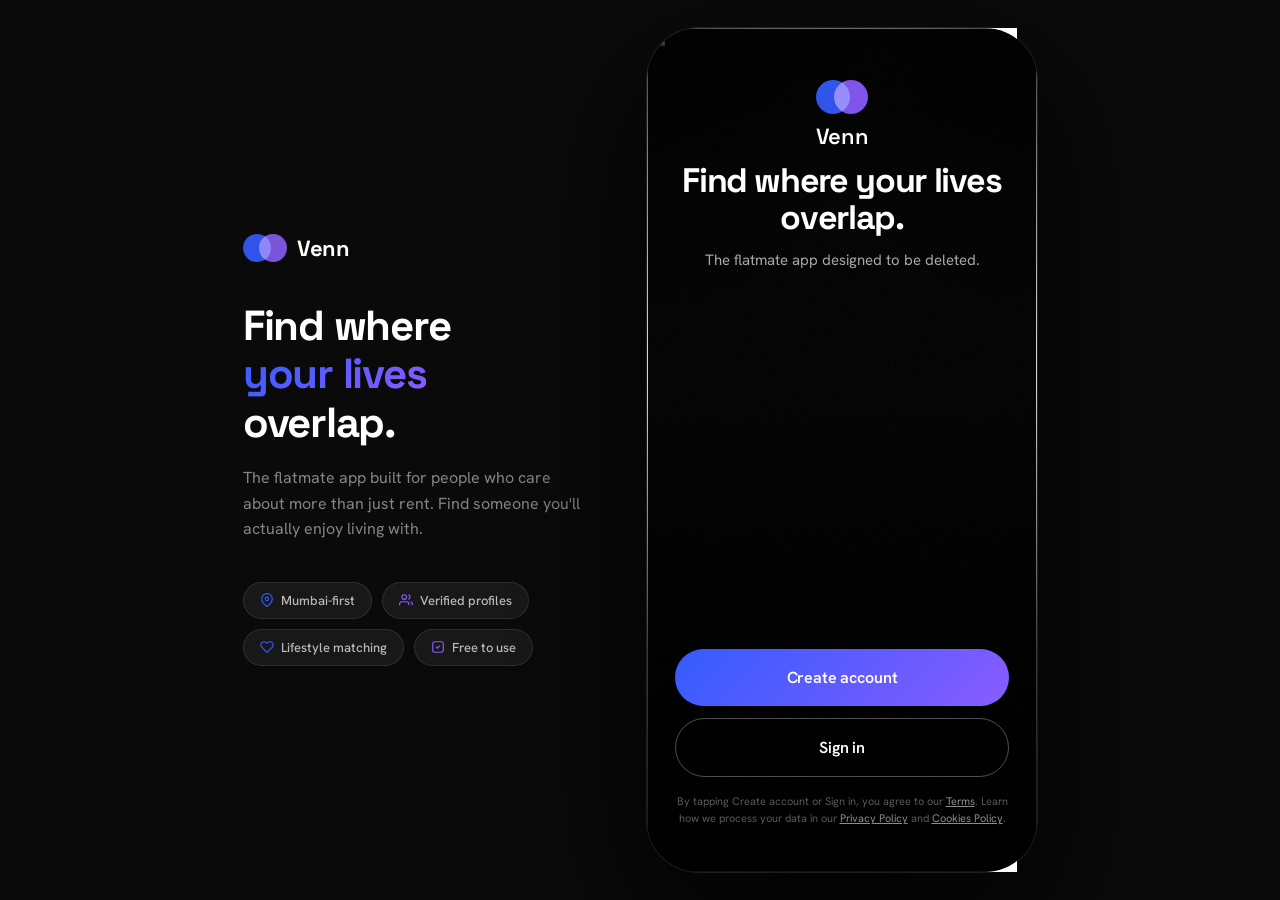
==== onboarding.html @ 3d99932d "Replace roses with keys (🔑), show ∞ keys" ====
<!DOCTYPE html>
<html lang="en">
<head>
  <meta charset="utf-8"/>
  <meta name="viewport" content="width=device-width, initial-scale=1.0, maximum-scale=1.0, user-scalable=no"/>
  <title>Venn — Get started</title>
  <link rel="preconnect" href="https://fonts.googleapis.com">
  <link rel="preconnect" href="https://fonts.gstatic.com" crossorigin>
  <link href="https://fonts.googleapis.com/css2?family=Space+Grotesk:wght@300;400;500;600;700&family=Hanken+Grotesk:wght@300;400;500;600;700&family=Space+Mono:wght@400;700&display=swap" rel="stylesheet">
  <script src="https://cdn.tailwindcss.com?plugins=forms"></script>
  <script>
    tailwind.config = {
      theme: { extend: {
        colors: {
          'venn-blue':'#335CFF','venn-violet':'#8A5BFF',
          'overlap-indigo':'#3A2FD6','ink':'#14161B',
          'slate':'#5A6072','mist':'#E6E8EE',
          'paper':'#FCFCFD','canvas':'#EDEEF2',
        },
        fontFamily: {
          'display':['Space Grotesk','sans-serif'],
          'body':['Hanken Grotesk','system-ui','sans-serif'],
          'mono':['Space Mono','monospace'],
        }
      }}
    }
  </script>
  <style>
    * { -webkit-tap-highlight-color: transparent; box-sizing: border-box; }
    html { overflow: hidden; height: 100%; }
    body {
      margin: 0;
      background: #0A0A0A;
      min-height: 100vh;
      height: 100%;
      overflow: hidden;
      display: flex;
      align-items: stretch;
      justify-content: center;
      font-family: 'Hanken Grotesk', system-ui, sans-serif;
    }

    /* ── Desktop: side panel + phone ── */
    #desktop-layout {
      display: flex;
      width: 100%;
      height: 100%;
      align-items: center;
      justify-content: center;
      gap: 64px;
    }
    #desktop-brand {
      display: flex;
      flex-direction: column;
      justify-content: center;
      max-width: 340px;
      flex-shrink: 0;
    }
    #desktop-brand .db-logo {
      display: flex;
      align-items: center;
      gap: 10px;
      margin-bottom: 40px;
    }
    #desktop-brand .db-logo-icon {
      position: relative;
      width: 44px;
      height: 28px;
      flex-shrink: 0;
    }
    #desktop-brand .db-logo-icon .c1 {
      position: absolute; left: 0; top: 0;
      width: 28px; height: 28px; border-radius: 50%;
      background: #335CFF; opacity: 0.9;
    }
    #desktop-brand .db-logo-icon .c2 {
      position: absolute; right: 0; top: 0;
      width: 28px; height: 28px; border-radius: 50%;
      background: #8A5BFF; opacity: 0.85;
      mix-blend-mode: screen;
    }
    #desktop-brand .db-logo-text {
      font-family: 'Space Grotesk', sans-serif;
      font-size: 22px; font-weight: 800; color: #fff;
      letter-spacing: -0.02em;
    }
    #desktop-brand h1 {
      font-family: 'Space Grotesk', sans-serif;
      font-size: 42px; font-weight: 800; color: #fff;
      line-height: 1.15; letter-spacing: -0.03em;
      margin: 0 0 18px;
    }
    #desktop-brand h1 span {
      background: linear-gradient(135deg, #335CFF, #8A5BFF);
      -webkit-background-clip: text; -webkit-text-fill-color: transparent;
    }
    #desktop-brand p {
      font-family: 'Hanken Grotesk', sans-serif;
      font-size: 16px; color: rgba(255,255,255,0.5);
      line-height: 1.6; margin: 0 0 40px;
    }
    #desktop-brand .db-pills {
      display: flex; flex-wrap: wrap; gap: 10px;
    }
    #desktop-brand .db-pill {
      display: flex; align-items: center; gap: 7px;
      background: rgba(255,255,255,0.06);
      border: 1px solid rgba(255,255,255,0.1);
      border-radius: 50px; padding: 9px 16px;
      font-family: 'Hanken Grotesk', sans-serif;
      font-size: 13px; font-weight: 500; color: rgba(255,255,255,0.7);
    }

    /* ── Phone shell (desktop) ── */
    .shell {
      width: 390px;
      height: 844px;
      border-radius: 52px;
      overflow: hidden;
      position: relative;
      box-shadow: 0 0 0 1px rgba(255,255,255,0.10), 0 48px 140px rgba(0,0,0,0.85);
      flex-shrink: 0;
    }

    /* ── Mobile: full-screen, no shell frame ── */
    @media (max-width: 430px) {
      body { background: #fff; align-items: flex-start; justify-content: flex-start; }
      #desktop-layout { gap: 0; }
      #desktop-brand { display: none; }
      .shell {
        width: 100vw;
        height: 100dvh;
        border-radius: 0;
        box-shadow: none;
        position: fixed;
        top: 0; left: 0;
      }
    }

    /* Hide side panel on smaller desktop screens too */
    @media (max-width: 820px) and (min-width: 431px) {
      #desktop-brand { display: none; }
      #desktop-layout { justify-content: center; }
    }

    /* ── Screen transitions ── */
    .screen {
      position: absolute; inset: 0;
      display: flex; flex-direction: column;
      transform: translateX(100%);
      z-index: 0;
      transition: transform 0.28s cubic-bezier(0.4,0,0.2,1);
      will-change: transform;
      background: #FCFCFD;
    }
    .screen.active  { transform: translateX(0); z-index: 1; }
    .screen.exiting { transform: translateX(-30%); }
    @keyframes confettiFall {
      0%   { transform: translateY(0) rotate(0deg); opacity: 0.9; }
      100% { transform: translateY(110vh) rotate(720deg); opacity: 0; }
    }
    @keyframes typingDot {
      0%, 60%, 100% { transform: translateY(0); opacity: 0.4; }
      30%            { transform: translateY(-4px); opacity: 1; }
    }

    /* ── Status bar ── */
    .status {
      display: flex; justify-content: space-between; align-items: center;
      padding: 16px 28px 0; flex-shrink: 0; position: relative; z-index: 5;
    }
    .status-time { font-family:'Space Mono',monospace; font-size:13px; font-weight:700; }

    /* ── Progress bar ── */
    .prog-track {
      height: 3px; background: rgba(0,0,0,0.08);
      margin: 14px 28px 0; border-radius: 2px; overflow: hidden;
    }
    .prog-fill {
      height: 100%; border-radius: 2px;
      background: linear-gradient(90deg,#335CFF,#8A5BFF);
      transition: width 0.4s cubic-bezier(0.4,0,0.2,1);
    }

    /* ── Back button ── */
    .back-btn {
      width: 40px; height: 40px;
      display: flex; align-items: center; justify-content: center;
      cursor: pointer; margin: 6px 18px 0; flex-shrink: 0;
    }

    /* ── Inputs ── */
    .f-input {
      background: #F2F3F7; border: 2px solid transparent;
      border-radius: 14px; padding: 17px 18px;
      font-family: 'Hanken Grotesk', sans-serif; font-size: 16px; color: #14161B;
      width: 100%; outline: none; transition: border-color 0.18s, background 0.18s;
      -webkit-appearance: none; appearance: none;
    }
    .f-input:focus { border-color: #335CFF; background: #fff; }
    .f-input::placeholder { color: #9FA6B7; }
    .f-label {
      font-family: 'Space Mono', monospace; font-size: 10px;
      letter-spacing: 0.12em; text-transform: uppercase;
      color: #5A6072; display: block; margin-bottom: 7px;
    }

    /* ── Primary button ── */
    .btn {
      width: 100%; border: none; border-radius: 50px; padding: 18px;
      font-family: 'Hanken Grotesk', sans-serif; font-size: 16px; font-weight: 600;
      cursor: pointer; transition: opacity 0.15s, transform 0.1s; letter-spacing: -0.01em;
    }
    .btn:active { transform: scale(0.97); opacity: 0.85; }
    .btn-dark { background: #14161B; color: #fff; }
    .btn-grad { background: linear-gradient(135deg,#335CFF 0%,#8A5BFF 100%); color: #fff; }
    .btn-outline { background: transparent; color: #14161B; border: 1.5px solid #E6E8EE; }
    .btn-ghost { background: none; border: none; color: rgba(255,255,255,0.65); font-family:'Hanken Grotesk',sans-serif; font-size:16px; font-weight:500; cursor:pointer; width:100%; padding:16px; }
    .btn:disabled { opacity: 0.32; pointer-events: none; }

    /* ── Chips ── */
    .chip {
      display: inline-flex; align-items: center; gap: 6px;
      padding: 11px 16px; border-radius: 50px;
      border: 1.5px solid #E6E8EE; background: #fff;
      font-family: 'Hanken Grotesk', sans-serif; font-size: 14px; font-weight: 500;
      color: #5A6072; cursor: pointer; transition: all 0.16s; user-select: none;
    }
    .chip.on { background: #335CFF; border-color: #335CFF; color: #fff; }
    .chip.on-v { background: #8A5BFF; border-color: #8A5BFF; color: #fff; }
    .chip-on { background: #335CFF !important; border-color: #335CFF !important; color: #fff !important; }
    .pref-row { display:flex; align-items:center; justify-content:space-between; padding:16px 0; border-bottom:1px solid #F0F1F5; cursor:pointer; }
    #so-profile-card::-webkit-scrollbar { display: none; }
    #venn-splash { position:absolute;inset:0;z-index:9999;background:#fff;display:flex;align-items:center;justify-content:center;flex-direction:column;gap:0; }
    @keyframes venn-pop { 0%{opacity:0;transform:scale(0.6)} 65%{opacity:1;transform:scale(1.1)} 82%{transform:scale(0.95)} 100%{transform:scale(1)} }
    @keyframes venn-fade-out { 0%{opacity:1} 100%{opacity:0;pointer-events:none} }
    @keyframes s0-rise { 0%{opacity:0;transform:translateY(22px)} 100%{opacity:1;transform:translateY(0)} }
    .venn-logo-left  { animation: venn-pop 0.75s cubic-bezier(0.34,1.56,0.64,1) 0.2s both; }
    .venn-logo-right { animation: venn-pop 0.75s cubic-bezier(0.34,1.56,0.64,1) 0.38s both; }
    .venn-logo-text  { animation: venn-pop 0.75s cubic-bezier(0.34,1.56,0.64,1) 0.28s both; }
    .venn-splash-out { animation: venn-fade-out 0.6s ease 2.4s both; }
    .pref-title { font-family:'Hanken Grotesk',sans-serif; font-size:15px; font-weight:600; color:#14161B; margin-bottom:3px; }
    .pref-val { font-family:'Hanken Grotesk',sans-serif; font-size:13px; color:#9AA0B2; }
    .pref-opts { display:flex; flex-wrap:wrap; gap:8px; padding:10px 0 16px; border-bottom:1px solid #F0F1F5; }

    /* ── OTP boxes ── */
    .otp {
      width: 48px; height: 62px; background: #F2F3F7;
      border: 2px solid transparent; border-radius: 14px;
      font-family: 'Space Grotesk', sans-serif; font-size: 26px; font-weight: 600;
      text-align: center; color: #14161B; outline: none;
      transition: border-color 0.18s, background 0.18s;
      -webkit-appearance: none; caret-color: #335CFF;
    }
    .otp:focus { border-color: #335CFF; background: #fff; }

    /* ── Animations ── */
    @keyframes fadeUp {
      from { opacity:0; transform:translateY(18px); }
      to   { opacity:1; transform:translateY(0); }
    }
    .fu  { animation: fadeUp 0.38s cubic-bezier(0.4,0,0.2,1) both; }
    .d1  { animation-delay: 0.05s; }
    .d2  { animation-delay: 0.10s; }
    .d3  { animation-delay: 0.15s; }
    .d4  { animation-delay: 0.20s; }

    @keyframes checkDraw {
      from { stroke-dashoffset: 80; }
      to   { stroke-dashoffset: 0; }
    }
    .check-path {
      stroke-dasharray: 80; stroke-dashoffset: 80;
      animation: checkDraw 0.5s 0.3s ease forwards;
    }
    @keyframes popIn {
      0%   { transform:scale(0.6); opacity:0; }
      70%  { transform:scale(1.12); }
      100% { transform:scale(1); opacity:1; }
    }
    .pop { animation: popIn 0.4s cubic-bezier(0.34,1.56,0.64,1) both; }

    /* ── Venn mark ── */
    .vmark { position:relative; display:inline-block; }
    .vmark .cl, .vmark .cr {
      position:absolute; top:0; border-radius:50%;
    }
    .vmark .cl { left:0; background:#335CFF; mix-blend-mode:multiply; }
    .vmark .cr { right:0; background:#8A5BFF; mix-blend-mode:multiply; }

    /* Screen-specific */
    .scroll-body { flex:1; overflow-y:auto; -webkit-overflow-scrolling:touch; }
    .px-main { padding-left:28px; padding-right:28px; }

    /* Profile question screens */
    .pq-screen { background:#fff; }
    .pq-title { font-family:'Space Grotesk',sans-serif; font-size:30px; font-weight:700; color:#14161B; letter-spacing:-0.03em; line-height:1.1; margin:0 0 10px; }
    .pq-sub { font-size:14px; color:#5A6072; line-height:1.5; margin:0 0 28px; }
    .pq-row { display:flex; align-items:center; justify-content:space-between; background:#fff; border-radius:18px; padding:18px 20px; margin-bottom:10px; cursor:pointer; border:2px solid transparent; transition:border-color 0.15s,background 0.15s; user-select:none; }
    .pq-row.sel { border-color:#335CFF; background:#EEF1FF; }
    .pq-row-label { font-family:'Hanken Grotesk',sans-serif; font-size:17px; color:#14161B; }
    .pq-check { width:24px; height:24px; border-radius:6px; border:2px solid #C8CAD2; display:flex; align-items:center; justify-content:center; flex-shrink:0; transition:all 0.15s; background:#fff; }
    .pq-row.sel .pq-check { background:#335CFF; border-color:#335CFF; }
    .pq-radio { width:24px; height:24px; border-radius:50%; border:2px solid #C8CAD2; display:flex; align-items:center; justify-content:center; flex-shrink:0; transition:all 0.15s; background:#fff; }
    .pq-row.sel .pq-radio { border-color:#335CFF; }
    .pq-radio-dot { width:10px; height:10px; border-radius:50%; background:#335CFF; display:none; }
    .pq-row.sel .pq-radio-dot { display:block; }
    .pq-footer { position:absolute; bottom:0; left:0; right:0; padding:16px 28px 40px; background:#fff; border-top:1px solid #F0F1F5; }
    .pq-footer-inner { display:flex; align-items:center; justify-content:space-between; }
    .pq-visible { display:flex; align-items:center; gap:10px; font-size:14px; color:#14161B; }
    .pq-vis-check { width:22px; height:22px; border-radius:5px; background:#14161B; display:flex; align-items:center; justify-content:center; flex-shrink:0; }
    .pq-next-btn { width:52px; height:52px; border-radius:50%; display:flex; align-items:center; justify-content:center; cursor:pointer; transition:background 0.15s; border:none; }
    .pq-next-btn.active { background:linear-gradient(135deg,#335CFF,#8A5BFF); }
    .pq-next-btn.inactive { background:#C8CAD2; }
    .pq-tags { display:flex; flex-wrap:wrap; gap:8px; margin-top:16px; min-height:36px; }
  </style>
</head>
<body>
<div id="desktop-layout">

<!-- ── Desktop brand panel ── -->
<div id="desktop-brand">
  <div class="db-logo">
    <div class="db-logo-icon">
      <div class="c1"></div>
      <div class="c2"></div>
    </div>
    <span class="db-logo-text">Venn</span>
  </div>
  <h1>Find where<br><span>your lives</span><br>overlap.</h1>
  <p>The flatmate app built for people who care about more than just rent. Find someone you'll actually enjoy living with.</p>
  <div class="db-pills">
    <div class="db-pill">
      <svg width="14" height="14" viewBox="0 0 24 24" fill="none"><path d="M21 10c0 7-9 13-9 13s-9-6-9-13a9 9 0 0118 0z" stroke="#335CFF" stroke-width="2"/><circle cx="12" cy="10" r="3" stroke="#335CFF" stroke-width="2"/></svg>
      Mumbai-first
    </div>
    <div class="db-pill">
      <svg width="14" height="14" viewBox="0 0 24 24" fill="none"><path d="M17 21v-2a4 4 0 00-4-4H5a4 4 0 00-4 4v2" stroke="#8A5BFF" stroke-width="2"/><circle cx="9" cy="7" r="4" stroke="#8A5BFF" stroke-width="2"/><path d="M23 21v-2a4 4 0 00-3-3.87M16 3.13a4 4 0 010 7.75" stroke="#8A5BFF" stroke-width="2"/></svg>
      Verified profiles
    </div>
    <div class="db-pill">
      <svg width="14" height="14" viewBox="0 0 24 24" fill="none"><path d="M20.84 4.61a5.5 5.5 0 00-7.78 0L12 5.67l-1.06-1.06a5.5 5.5 0 00-7.78 7.78l1.06 1.06L12 21.23l7.78-7.78 1.06-1.06a5.5 5.5 0 000-7.78z" stroke="#335CFF" stroke-width="2"/></svg>
      Lifestyle matching
    </div>
    <div class="db-pill">
      <svg width="14" height="14" viewBox="0 0 24 24" fill="none"><rect x="3" y="3" width="18" height="18" rx="3" stroke="#8A5BFF" stroke-width="2"/><path d="M9 12l2 2 4-4" stroke="#8A5BFF" stroke-width="2" stroke-linecap="round"/></svg>
      Free to use
    </div>
  </div>
</div>

<div class="shell" id="shell">

<!-- Intro splash (white, logo only, auto-dismisses) -->
<div id="venn-splash" class="venn-splash-out">
  <div style="position:relative;width:68px;height:44px;">
    <div class="venn-logo-left"  style="position:absolute;left:0;top:0;width:44px;height:44px;border-radius:50%;background:#335CFF;opacity:0.9;"></div>
    <div class="venn-logo-right" style="position:absolute;right:0;top:0;width:44px;height:44px;border-radius:50%;background:#8A5BFF;opacity:0.9;mix-blend-mode:multiply;"></div>
  </div>
  <span class="venn-logo-text" style="font-family:'Space Grotesk',sans-serif;font-size:26px;font-weight:700;color:#14161B;letter-spacing:-0.03em;margin-top:14px;">Venn</span>
</div>

<!-- ══════════════════════════════════════════
     S0 — SPLASH
══════════════════════════════════════════ -->
<div class="screen active" id="s0" style="background:#000;">
  <!-- Hero photo (swap src to your image) -->
  <img
    src="hero.jpeg"
    alt=""
    style="position:absolute;inset:0;width:100%;height:100%;object-fit:cover;object-position:center top;filter:brightness(1.08) contrast(1.07) saturate(1.05);"
  />
  <!-- Grain overlay -->
  <svg style="position:absolute;inset:0;width:100%;height:100%;z-index:1;opacity:0.06;pointer-events:none;" xmlns="http://www.w3.org/2000/svg"><filter id="grain"><feTurbulence type="fractalNoise" baseFrequency="0.72" numOctaves="4" stitchTiles="stitch"/><feColorMatrix type="saturate" values="0"/></filter><rect width="100%" height="100%" filter="url(#grain)"/></svg>
  <!-- Top linear fade -->
  <div style="position:absolute;inset:0;z-index:1;background:linear-gradient(to bottom, rgba(0,0,0,0.28) 0%, rgba(0,0,0,0) 18%, rgba(0,0,0,0) 100%);"></div>
  <!-- Top corner vignette -->
  <div style="position:absolute;inset:0;z-index:1;background:radial-gradient(ellipse 70% 38% at 0% 0%, rgba(0,0,0,0.62) 0%, transparent 100%), radial-gradient(ellipse 70% 38% at 100% 0%, rgba(0,0,0,0.62) 0%, transparent 100%);"></div>
  <!-- Bottom full-screen gradient from midway down -->
  <div style="position:absolute;inset:0;z-index:1;background:linear-gradient(to bottom, rgba(0,0,0,0) 42%, rgba(0,0,0,0.35) 58%, rgba(0,0,0,0.72) 74%, rgba(0,0,0,0.92) 100%);"></div>

  <!-- Top: logo + headline + subtitle pinned to top -->
  <div style="position:absolute;top:0;left:0;right:0;z-index:2;padding:52px 28px 24px;display:flex;flex-direction:column;align-items:center;gap:8px;">
    <div style="position:relative;width:52px;height:34px;animation:s0-rise 0.7s ease 0.15s both;">
      <div style="position:absolute;left:0;top:0;width:34px;height:34px;border-radius:50%;background:#335CFF;opacity:0.92;mix-blend-mode:screen;"></div>
      <div style="position:absolute;right:0;top:0;width:34px;height:34px;border-radius:50%;background:#8A5BFF;opacity:0.92;mix-blend-mode:screen;"></div>
    </div>
    <span style="font-family:'Space Grotesk',sans-serif;font-size:22px;font-weight:600;color:#fff;letter-spacing:-0.02em;animation:s0-rise 0.7s ease 0.25s both;">Venn</span>
    <h1 style="font-family:'Space Grotesk',sans-serif;font-size:34px;font-weight:700;color:#fff;letter-spacing:-0.04em;line-height:1.1;text-align:center;margin:4px 0 4px;animation:s0-rise 0.7s ease 0.38s both;">Find where your lives overlap.</h1>
    <p style="font-family:'Hanken Grotesk',sans-serif;font-size:15px;color:rgba(255,255,255,0.65);text-align:center;margin:0;line-height:1.5;animation:s0-rise 0.7s ease 0.5s both;">The flatmate app designed to be deleted.</p>
  </div>

  <!-- Bottom: buttons + legal pinned to bottom -->
  <div style="position:absolute;bottom:0;left:0;right:0;z-index:2;background:transparent;padding:48px 28px 44px;animation:s0-rise 0.8s ease 0.65s both;">
    <button class="btn btn-grad" onclick="goTo(1)" style="margin-bottom:12px;">Create account</button>
    <button class="btn" onclick="goTo(6)" style="background:transparent;border:1.5px solid rgba(255,255,255,0.3);color:#fff;margin-bottom:16px;">Sign in</button>
    <p style="font-size:11px;color:rgba(255,255,255,0.35);text-align:center;line-height:1.6;margin:0;">
      By tapping Create account or Sign in, you agree to our <span style="color:rgba(255,255,255,0.55);text-decoration:underline;">Terms</span>. Learn how we process your data in our <span style="color:rgba(255,255,255,0.55);text-decoration:underline;">Privacy Policy</span> and <span style="color:rgba(255,255,255,0.55);text-decoration:underline;">Cookies Policy</span>.
    </p>
  </div>
</div>

<!-- ══════════════════════════════════════════
     S6 — SIGN IN METHOD PICKER
══════════════════════════════════════════ -->
<div class="screen" id="s6" style="background:#111;overflow:hidden;">
  <img src="hero.jpeg" alt="" style="position:absolute;inset:0;width:100%;height:100%;object-fit:cover;object-position:center top;filter:brightness(0.5);"/>
  <div style="position:absolute;inset:0;background:linear-gradient(to bottom,rgba(0,0,0,0) 30%,rgba(0,0,0,0.92) 100%);"></div>
  <div class="back-btn" onclick="goBack()" style="position:absolute;top:52px;left:24px;z-index:2;background:rgba(255,255,255,0.12);border-radius:50%;">
    <svg width="20" height="20" viewBox="0 0 20 20" fill="none"><path d="M13 4l-6 6 6 6" stroke="#fff" stroke-width="2" stroke-linecap="round" stroke-linejoin="round"/></svg>
  </div>
  <div style="position:absolute;bottom:0;left:0;right:0;z-index:2;padding:32px 28px 52px;">
    <div style="display:flex;align-items:center;gap:8px;margin-bottom:8px;">
      <div style="position:relative;width:32px;height:20px;">
        <div style="position:absolute;left:0;top:0;width:20px;height:20px;border-radius:50%;background:#335CFF;mix-blend-mode:screen;opacity:0.9;"></div>
        <div style="position:absolute;right:0;top:0;width:20px;height:20px;border-radius:50%;background:#8A5BFF;mix-blend-mode:screen;opacity:0.9;"></div>
      </div>
      <span style="font-family:'Space Grotesk',sans-serif;font-size:17px;font-weight:700;color:#fff;">Venn</span>
    </div>
    <h2 style="font-family:'Space Grotesk',sans-serif;font-size:26px;font-weight:700;color:#fff;letter-spacing:-0.03em;margin:0 0 6px;">Welcome back</h2>
    <p style="font-family:'Hanken Grotesk',sans-serif;font-size:14px;color:rgba(255,255,255,0.55);margin:0 0 28px;">Sign in to continue finding your flatmate.</p>
    <button onclick="goTo(29)" style="width:100%;background:#fff;color:#14161B;border:none;border-radius:50px;padding:16px;font-family:'Hanken Grotesk',sans-serif;font-size:16px;font-weight:700;cursor:pointer;margin-bottom:12px;display:flex;align-items:center;justify-content:center;gap:10px;">
      <svg width="20" height="20" viewBox="0 0 24 24" fill="none"><path d="M22 16.92v3a2 2 0 01-2.18 2 19.79 19.79 0 01-8.63-3.07 19.5 19.5 0 01-6-6A19.79 19.79 0 012.12 4.18 2 2 0 014.11 2h3a2 2 0 012 1.72c.127.96.361 1.903.7 2.81a2 2 0 01-.45 2.11L8.09 9.91a16 16 0 006 6l1.27-1.27a2 2 0 012.11-.45c.907.339 1.85.573 2.81.7A2 2 0 0122 16.92z" stroke="#14161B" stroke-width="2" stroke-linecap="round" stroke-linejoin="round"/></svg>
      Sign in with phone
    </button>
    <button onclick="goTo(31)" style="width:100%;background:transparent;color:#fff;border:1.5px solid rgba(255,255,255,0.3);border-radius:50px;padding:16px;font-family:'Hanken Grotesk',sans-serif;font-size:16px;font-weight:600;cursor:pointer;display:flex;align-items:center;justify-content:center;gap:10px;">
      <svg width="20" height="20" viewBox="0 0 24 24" fill="none"><path d="M4 4h16c1.1 0 2 .9 2 2v12c0 1.1-.9 2-2 2H4c-1.1 0-2-.9-2-2V6c0-1.1.9-2 2-2z" stroke="#fff" stroke-width="2" stroke-linecap="round" stroke-linejoin="round"/><polyline points="22,6 12,13 2,6" stroke="#fff" stroke-width="2" stroke-linecap="round" stroke-linejoin="round"/></svg>
      Sign in with email
    </button>
  </div>
</div>

<!-- ══════════════════════════════════════════
     S29 — SIGN IN: PHONE ENTRY
══════════════════════════════════════════ -->
<div class="screen" id="s29" style="background:#fff;overflow:hidden;">
  <div class="status"><span class="status-time">9:41</span></div>
  <div class="back-btn" onclick="goBack()">
    <svg width="20" height="20" viewBox="0 0 20 20" fill="none"><path d="M13 4l-6 6 6 6" stroke="#14161B" stroke-width="2" stroke-linecap="round" stroke-linejoin="round"/></svg>
  </div>
  <div class="scroll-body px-main" style="padding-top:28px;">
    <div style="display:flex;align-items:center;gap:8px;margin-bottom:24px;">
      <div style="position:relative;width:32px;height:20px;"><div style="position:absolute;left:0;top:0;width:20px;height:20px;border-radius:50%;background:#335CFF;mix-blend-mode:multiply;opacity:0.9;"></div><div style="position:absolute;right:0;top:0;width:20px;height:20px;border-radius:50%;background:#8A5BFF;mix-blend-mode:multiply;opacity:0.9;"></div></div>
    </div>
    <h2 style="font-family:'Space Grotesk',sans-serif;font-size:26px;font-weight:700;color:#14161B;letter-spacing:-0.03em;margin:0 0 8px;">What's your number?</h2>
    <p style="font-family:'Hanken Grotesk',sans-serif;font-size:14px;color:#9AA0B2;margin:0 0 28px;">We'll send you a code to verify it's you.</p>
    <div style="display:flex;align-items:center;gap:10px;background:#F2F3F7;border-radius:14px;padding:14px 16px;margin-bottom:12px;">
      <span style="font-family:'Space Grotesk',sans-serif;font-size:16px;font-weight:600;color:#14161B;">🇮🇳 +91</span>
      <div style="width:1px;height:20px;background:#D0D3DC;"></div>
      <input id="signin-phone" type="tel" placeholder="Phone number" maxlength="10" oninput="this.value=this.value.replace(/\D/g,'');document.getElementById('signin-phone-btn').disabled=this.value.length<10;" style="flex:1;border:none;background:transparent;font-family:'Hanken Grotesk',sans-serif;font-size:16px;color:#14161B;outline:none;"/>
    </div>
    <button id="signin-phone-btn" disabled onclick="goTo(30)" class="btn btn-grad" style="margin-top:8px;">Send OTP</button>
  </div>
</div>

<!-- ══════════════════════════════════════════
     S30 — SIGN IN: PHONE OTP
══════════════════════════════════════════ -->
<div class="screen" id="s30" style="background:#fff;">
  <div class="status"><span class="status-time">9:41</span></div>
  <div class="back-btn" onclick="goBack()">
    <svg width="20" height="20" viewBox="0 0 20 20" fill="none"><path d="M13 4l-6 6 6 6" stroke="#14161B" stroke-width="2" stroke-linecap="round" stroke-linejoin="round"/></svg>
  </div>
  <div class="scroll-body px-main" style="padding-top:28px;">
    <div style="display:flex;align-items:center;gap:8px;margin-bottom:24px;">
      <div style="position:relative;width:32px;height:20px;"><div style="position:absolute;left:0;top:0;width:20px;height:20px;border-radius:50%;background:#335CFF;mix-blend-mode:multiply;opacity:0.9;"></div><div style="position:absolute;right:0;top:0;width:20px;height:20px;border-radius:50%;background:#8A5BFF;mix-blend-mode:multiply;opacity:0.9;"></div></div>
    </div>
    <h2 style="font-family:'Space Grotesk',sans-serif;font-size:26px;font-weight:700;color:#14161B;letter-spacing:-0.03em;margin:0 0 8px;">Enter the code</h2>
    <p style="font-family:'Hanken Grotesk',sans-serif;font-size:14px;color:#9AA0B2;margin:0 0 28px;">Sent to your phone number.</p>
    <div style="display:flex;gap:10px;justify-content:center;margin-bottom:24px;">
      <input class="otp" type="tel" maxlength="1" id="si0" oninput="soi(this,0)" onkeydown="sok(event,0)"/>
      <input class="otp" type="tel" maxlength="1" id="si1" oninput="soi(this,1)" onkeydown="sok(event,1)"/>
      <input class="otp" type="tel" maxlength="1" id="si2" oninput="soi(this,2)" onkeydown="sok(event,2)"/>
      <input class="otp" type="tel" maxlength="1" id="si3" oninput="soi(this,3)" onkeydown="sok(event,3)"/>
      <input class="otp" type="tel" maxlength="1" id="si4" oninput="soi(this,4)" onkeydown="sok(event,4)"/>
      <input class="otp" type="tel" maxlength="1" id="si5" oninput="soi(this,5)" onkeydown="sok(event,5)"/>
    </div>
    <button id="signin-otp-btn" disabled onclick="localStorage.setItem('venn_done','1');goTo(25)" class="btn btn-grad">Verify &amp; sign in</button>
    <p style="font-family:'Space Mono',monospace;font-size:11px;letter-spacing:0.12em;text-transform:uppercase;text-align:center;color:#335CFF;cursor:pointer;margin-top:16px;">Resend code</p>
  </div>
</div>

<!-- ══════════════════════════════════════════
     S31 — SIGN IN: EMAIL ENTRY
══════════════════════════════════════════ -->
<div class="screen" id="s31" style="background:#fff;">
  <div class="status"><span class="status-time">9:41</span></div>
  <div class="back-btn" onclick="goBack()">
    <svg width="20" height="20" viewBox="0 0 20 20" fill="none"><path d="M13 4l-6 6 6 6" stroke="#14161B" stroke-width="2" stroke-linecap="round" stroke-linejoin="round"/></svg>
  </div>
  <div class="scroll-body px-main" style="padding-top:28px;">
    <div style="display:flex;align-items:center;gap:8px;margin-bottom:24px;">
      <div style="position:relative;width:32px;height:20px;"><div style="position:absolute;left:0;top:0;width:20px;height:20px;border-radius:50%;background:#335CFF;mix-blend-mode:multiply;opacity:0.9;"></div><div style="position:absolute;right:0;top:0;width:20px;height:20px;border-radius:50%;background:#8A5BFF;mix-blend-mode:multiply;opacity:0.9;"></div></div>
    </div>
    <h2 style="font-family:'Space Grotesk',sans-serif;font-size:26px;font-weight:700;color:#14161B;letter-spacing:-0.03em;margin:0 0 8px;">What's your email?</h2>
    <p style="font-family:'Hanken Grotesk',sans-serif;font-size:14px;color:#9AA0B2;margin:0 0 28px;">We'll send a code to verify it's you.</p>
    <input id="signin-email" type="email" placeholder="your@email.com" oninput="document.getElementById('signin-email-btn').disabled=!this.value.includes('@');" style="width:100%;background:#F2F3F7;border:none;border-radius:14px;padding:14px 16px;font-family:'Hanken Grotesk',sans-serif;font-size:16px;color:#14161B;outline:none;box-sizing:border-box;margin-bottom:12px;"/>
    <button id="signin-email-btn" disabled onclick="goTo(32)" class="btn btn-grad">Send OTP</button>
  </div>
</div>

<!-- ══════════════════════════════════════════
     S32 — SIGN IN: EMAIL OTP
══════════════════════════════════════════ -->
<div class="screen" id="s32" style="background:#fff;">
  <div class="status"><span class="status-time">9:41</span></div>
  <div class="back-btn" onclick="goBack()">
    <svg width="20" height="20" viewBox="0 0 20 20" fill="none"><path d="M13 4l-6 6 6 6" stroke="#14161B" stroke-width="2" stroke-linecap="round" stroke-linejoin="round"/></svg>
  </div>
  <div class="scroll-body px-main" style="padding-top:28px;">
    <div style="display:flex;align-items:center;gap:8px;margin-bottom:24px;">
      <div style="position:relative;width:32px;height:20px;"><div style="position:absolute;left:0;top:0;width:20px;height:20px;border-radius:50%;background:#335CFF;mix-blend-mode:multiply;opacity:0.9;"></div><div style="position:absolute;right:0;top:0;width:20px;height:20px;border-radius:50%;background:#8A5BFF;mix-blend-mode:multiply;opacity:0.9;"></div></div>
    </div>
    <h2 style="font-family:'Space Grotesk',sans-serif;font-size:26px;font-weight:700;color:#14161B;letter-spacing:-0.03em;margin:0 0 8px;">Enter the code</h2>
    <p style="font-family:'Hanken Grotesk',sans-serif;font-size:14px;color:#9AA0B2;margin:0 0 28px;">Sent to your email address.</p>
    <div style="display:flex;gap:10px;justify-content:center;margin-bottom:24px;">
      <input class="otp" type="tel" maxlength="1" id="se0" oninput="seo(this,0)" onkeydown="sek(event,0)"/>
      <input class="otp" type="tel" maxlength="1" id="se1" oninput="seo(this,1)" onkeydown="sek(event,1)"/>
      <input class="otp" type="tel" maxlength="1" id="se2" oninput="seo(this,2)" onkeydown="sek(event,2)"/>
      <input class="otp" type="tel" maxlength="1" id="se3" oninput="seo(this,3)" onkeydown="sek(event,3)"/>
      <input class="otp" type="tel" maxlength="1" id="se4" oninput="seo(this,4)" onkeydown="sek(event,4)"/>
      <input class="otp" type="tel" maxlength="1" id="se5" oninput="seo(this,5)" onkeydown="sek(event,5)"/>
    </div>
    <button id="signin-email-otp-btn" disabled onclick="localStorage.setItem('venn_done','1');goTo(25)" class="btn btn-grad">Verify &amp; sign in</button>
    <p style="font-family:'Space Mono',monospace;font-size:11px;letter-spacing:0.12em;text-transform:uppercase;text-align:center;color:#335CFF;cursor:pointer;margin-top:16px;">Resend code</p>
  </div>
</div>

<!-- ══════════════════════════════════════════
     S1 — PHONE NUMBER
══════════════════════════════════════════ -->
<div class="screen" id="s1">
  <div class="status" style="color:#14161B;"><span class="status-time">5:00</span><span style="font-family:'Space Mono',monospace;font-size:10px;color:#9FA6B7;">STEP 1 OF 5</span></div>
  <div class="prog-track"><div class="prog-fill" style="width:20%"></div></div>

  <div class="back-btn" onclick="goBack()">
    <svg width="20" height="20" viewBox="0 0 20 20" fill="none"><path d="M13 4l-6 6 6 6" stroke="#14161B" stroke-width="2" stroke-linecap="round" stroke-linejoin="round"/></svg>
  </div>

  <div class="scroll-body px-main" style="padding-top:20px;padding-bottom:36px;">
    <div class="fu">
      <h1 style="font-family:'Space Grotesk',sans-serif;font-size:32px;font-weight:600;color:#14161B;letter-spacing:-0.03em;line-height:1.1;margin:0 0 8px;">What's your phone number?</h1>
      <p style="font-size:14px;color:#5A6072;line-height:1.6;margin:0 0 32px;">We only use this to verify it's you. It won't appear on your profile.</p>
    </div>

    <div class="fu d1" style="display:flex;gap:10px;margin-bottom:10px;align-items:stretch;">
      <!-- Country code -->
      <div style="display:flex;align-items:center;gap:8px;background:#F2F3F7;border-radius:14px;padding:0 14px;height:56px;flex-shrink:0;cursor:pointer;">
        <span style="font-size:20px;">🇮🇳</span>
        <span style="font-family:'Hanken Grotesk',sans-serif;font-size:16px;font-weight:500;color:#14161B;">+91</span>
        <svg width="10" height="6" viewBox="0 0 10 6" fill="none"><path d="M1 1l4 4 4-4" stroke="#5A6072" stroke-width="1.5" stroke-linecap="round" stroke-linejoin="round"/></svg>
      </div>
      <input class="f-input" type="tel" id="phone" placeholder="Phone number" maxlength="10" style="height:56px;padding-top:0;padding-bottom:0;" oninput="document.getElementById('phone-next').disabled=this.value.replace(/\D/g,'').length<10"/>
    </div>

    <p class="fu d2" style="font-size:12px;color:#9FA6B7;text-align:center;margin-bottom:auto;margin-top:8px;">Venn will send you a verification code. Standard rates may apply.</p>
  </div>

  <div class="px-main" style="padding-bottom:40px;padding-top:12px;">
    <button class="btn btn-dark" id="phone-next" disabled onclick="goTo(7)">Continue</button>
  </div>
</div>

<!-- ══════════════════════════════════════════
     S2 — NAME
══════════════════════════════════════════ -->
<div class="screen" id="s2">
  <div class="status" style="color:#14161B;"><span class="status-time">5:00</span><span style="font-family:'Space Mono',monospace;font-size:10px;color:#9FA6B7;">STEP 2 OF 5</span></div>
  <div class="prog-track"><div class="prog-fill" style="width:40%"></div></div>

  <div class="back-btn" onclick="goBack()">
    <svg width="20" height="20" viewBox="0 0 20 20" fill="none"><path d="M13 4l-6 6 6 6" stroke="#14161B" stroke-width="2" stroke-linecap="round" stroke-linejoin="round"/></svg>
  </div>

  <div class="scroll-body px-main" style="padding-top:20px;padding-bottom:36px;">
    <div class="fu">
      <h1 style="font-family:'Space Grotesk',sans-serif;font-size:32px;font-weight:600;color:#14161B;letter-spacing:-0.03em;line-height:1.1;margin:0 0 8px;">What's your name?</h1>
      <p style="font-size:14px;color:#5A6072;line-height:1.6;margin:0 0 32px;">Venn doesn't verify names. We count on flatmates to be real with each other.</p>
    </div>

    <div class="fu d1" style="margin-bottom:14px;">
      <label class="f-label">First name</label>
      <input class="f-input" type="text" id="fname" placeholder="Your first name" oninput="document.getElementById('name-next').disabled=!this.value.trim()"/>
    </div>
    <div class="fu d2" style="margin-bottom:16px;">
      <label class="f-label">Last name <span style="color:#9FA6B7;text-transform:none;font-family:'Hanken Grotesk',sans-serif;letter-spacing:0;">(optional)</span></label>
      <input class="f-input" type="text" id="lname" placeholder="Your last name"/>
    </div>

    <p class="fu d3" style="font-size:12px;color:#9FA6B7;text-align:center;">Last name is optional and only shared with confirmed matches.</p>
  </div>

  <div class="px-main" style="padding-bottom:40px;padding-top:12px;">
    <button class="btn btn-dark" id="name-next" disabled onclick="goTo(9)">Continue</button>
  </div>
</div>

<!-- ══════════════════════════════════════════
     S9 — BIRTHDAY
══════════════════════════════════════════ -->
<div class="screen" id="s9">
  <div class="status" style="color:#14161B;"><span class="status-time">5:00</span><span style="font-family:'Space Mono',monospace;font-size:10px;color:#9FA6B7;">STEP 3 OF 6</span></div>
  <div class="prog-track"><div class="prog-fill" style="width:50%"></div></div>

  <div class="back-btn" onclick="goBack()">
    <svg width="20" height="20" viewBox="0 0 20 20" fill="none"><path d="M13 4l-6 6 6 6" stroke="#14161B" stroke-width="2" stroke-linecap="round" stroke-linejoin="round"/></svg>
  </div>

  <div class="scroll-body px-main" style="padding-top:20px;padding-bottom:36px;">
    <div class="fu">
      <h1 style="font-family:'Space Grotesk',sans-serif;font-size:32px;font-weight:600;color:#14161B;letter-spacing:-0.03em;line-height:1.1;margin:0 0 8px;">When's your birthday?</h1>
      <p style="font-size:14px;color:#5A6072;line-height:1.6;margin:0 0 40px;">We'll only show your age on your profile.</p>
    </div>

    <div class="fu d1" style="display:flex;gap:12px;margin-bottom:8px;">
      <!-- Day -->
      <div style="flex:1;display:flex;flex-direction:column;gap:6px;">
        <label class="f-label">Day</label>
        <input class="f-input" type="number" id="bday-d" placeholder="DD" min="1" max="31" inputmode="numeric"
          style="text-align:center;font-size:20px;font-weight:600;font-family:'Space Grotesk',sans-serif;"
          oninput="bdayCheck()"/>
      </div>
      <!-- Month -->
      <div style="flex:1;display:flex;flex-direction:column;gap:6px;">
        <label class="f-label">Month</label>
        <input class="f-input" type="number" id="bday-m" placeholder="MM" min="1" max="12" inputmode="numeric"
          style="text-align:center;font-size:20px;font-weight:600;font-family:'Space Grotesk',sans-serif;"
          oninput="bdayCheck()"/>
      </div>
      <!-- Year -->
      <div style="flex:1.4;display:flex;flex-direction:column;gap:6px;">
        <label class="f-label">Year</label>
        <input class="f-input" type="number" id="bday-y" placeholder="YYYY" min="1960" max="2008" inputmode="numeric"
          style="text-align:center;font-size:20px;font-weight:600;font-family:'Space Grotesk',sans-serif;"
          oninput="bdayCheck()"/>
      </div>
    </div>
    <p id="bday-err" style="font-size:12px;color:#E03E3E;margin:8px 0 0;min-height:16px;"></p>
  </div>

  <div class="px-main" style="padding-bottom:40px;padding-top:12px;">
    <button class="btn btn-dark" id="bday-next" disabled onclick="goTo(10)">Continue</button>
  </div>
</div>

<!-- ══════════════════════════════════════════
     S10 — PRONOUNS
══════════════════════════════════════════ -->
<div class="screen pq-screen" id="s10">
  <div class="back-btn" onclick="goBack()" style="top:52px;">
    <svg width="20" height="20" viewBox="0 0 20 20" fill="none"><path d="M13 4l-6 6 6 6" stroke="#14161B" stroke-width="2" stroke-linecap="round" stroke-linejoin="round"/></svg>
  </div>
  <div class="scroll-body px-main" style="padding-top:80px;padding-bottom:120px;">
    <h1 class="pq-title">What are your pronouns?</h1>
    <p class="pq-sub">Optional. Pick up to four that feel right.</p>
    <div id="s10-rows">
      <div class="pq-row" onclick="pqCheck(this,'s10',4)"><span class="pq-row-label">she</span><span class="pq-check"><svg width="13" height="10" viewBox="0 0 13 10" fill="none"><path d="M1 5l4 4 7-8" stroke="#fff" stroke-width="2" stroke-linecap="round" stroke-linejoin="round"/></svg></span></div>
      <div class="pq-row" onclick="pqCheck(this,'s10',4)"><span class="pq-row-label">her</span><span class="pq-check"><svg width="13" height="10" viewBox="0 0 13 10" fill="none"><path d="M1 5l4 4 7-8" stroke="#fff" stroke-width="2" stroke-linecap="round" stroke-linejoin="round"/></svg></span></div>
      <div class="pq-row" onclick="pqCheck(this,'s10',4)"><span class="pq-row-label">hers</span><span class="pq-check"><svg width="13" height="10" viewBox="0 0 13 10" fill="none"><path d="M1 5l4 4 7-8" stroke="#fff" stroke-width="2" stroke-linecap="round" stroke-linejoin="round"/></svg></span></div>
      <div class="pq-row" onclick="pqCheck(this,'s10',4)"><span class="pq-row-label">he</span><span class="pq-check"><svg width="13" height="10" viewBox="0 0 13 10" fill="none"><path d="M1 5l4 4 7-8" stroke="#fff" stroke-width="2" stroke-linecap="round" stroke-linejoin="round"/></svg></span></div>
      <div class="pq-row" onclick="pqCheck(this,'s10',4)"><span class="pq-row-label">him</span><span class="pq-check"><svg width="13" height="10" viewBox="0 0 13 10" fill="none"><path d="M1 5l4 4 7-8" stroke="#fff" stroke-width="2" stroke-linecap="round" stroke-linejoin="round"/></svg></span></div>
      <div class="pq-row" onclick="pqCheck(this,'s10',4)"><span class="pq-row-label">his</span><span class="pq-check"><svg width="13" height="10" viewBox="0 0 13 10" fill="none"><path d="M1 5l4 4 7-8" stroke="#fff" stroke-width="2" stroke-linecap="round" stroke-linejoin="round"/></svg></span></div>
      <div class="pq-row" onclick="pqCheck(this,'s10',4)"><span class="pq-row-label">they</span><span class="pq-check"><svg width="13" height="10" viewBox="0 0 13 10" fill="none"><path d="M1 5l4 4 7-8" stroke="#fff" stroke-width="2" stroke-linecap="round" stroke-linejoin="round"/></svg></span></div>
      <div class="pq-row" onclick="pqCheck(this,'s10',4)"><span class="pq-row-label">them</span><span class="pq-check"><svg width="13" height="10" viewBox="0 0 13 10" fill="none"><path d="M1 5l4 4 7-8" stroke="#fff" stroke-width="2" stroke-linecap="round" stroke-linejoin="round"/></svg></span></div>
    </div>
    <div class="pq-tags" id="s10-tags"></div>
  </div>
  <div class="pq-footer">
    <div class="pq-footer-inner">
      <label class="pq-visible"><span class="pq-vis-check"><svg width="13" height="10" viewBox="0 0 13 10" fill="none"><path d="M1 5l4 4 7-8" stroke="#fff" stroke-width="2" stroke-linecap="round" stroke-linejoin="round"/></svg></span>Visible on profile</label>
      <button class="pq-next-btn active" onclick="goTo(11)"><svg width="22" height="22" viewBox="0 0 22 22" fill="none"><path d="M5 11h12M12 6l5 5-5 5" stroke="#fff" stroke-width="2" stroke-linecap="round" stroke-linejoin="round"/></svg></button>
    </div>
  </div>
</div>

<!-- ══════════════════════════════════════════
     S11 — GENDER
══════════════════════════════════════════ -->
<div class="screen pq-screen" id="s11">
  <div class="back-btn" onclick="goBack()" style="top:52px;">
    <svg width="20" height="20" viewBox="0 0 20 20" fill="none"><path d="M13 4l-6 6 6 6" stroke="#14161B" stroke-width="2" stroke-linecap="round" stroke-linejoin="round"/></svg>
  </div>
  <div class="scroll-body px-main" style="padding-top:80px;padding-bottom:120px;">
    <h1 class="pq-title">Which gender best describes you?</h1>
    <p class="pq-sub">Choose what describes you best. You can add more detail if you'd like.</p>
    <div id="s11-rows">
      <div class="pq-row" onclick="pqRadio(this,'s11')"><span class="pq-row-label">Man</span><span class="pq-radio"><span class="pq-radio-dot"></span></span></div>
      <div class="pq-row" onclick="pqRadio(this,'s11')"><span class="pq-row-label">Woman</span><span class="pq-radio"><span class="pq-radio-dot"></span></span></div>
      <div class="pq-row" onclick="pqRadio(this,'s11')"><span class="pq-row-label">Non-binary</span><span class="pq-radio"><span class="pq-radio-dot"></span></span></div>
      <div class="pq-row" onclick="pqRadio(this,'s11')"><span class="pq-row-label">Prefer not to say</span><span class="pq-radio"><span class="pq-radio-dot"></span></span></div>
    </div>
    <p style="font-size:13px;color:#5A6072;margin-top:20px;line-height:1.6;"><span style="text-decoration:underline;cursor:pointer;">Learn more</span> about how we use gender to recommend flatmates.</p>
  </div>
  <div class="pq-footer">
    <div class="pq-footer-inner">
      <label class="pq-visible"><span class="pq-vis-check"><svg width="13" height="10" viewBox="0 0 13 10" fill="none"><path d="M1 5l4 4 7-8" stroke="#fff" stroke-width="2" stroke-linecap="round" stroke-linejoin="round"/></svg></span>Visible on profile</label>
      <button class="pq-next-btn inactive" id="s11-next" onclick="goTo(13)"><svg width="22" height="22" viewBox="0 0 22 22" fill="none"><path d="M5 11h12M12 6l5 5-5 5" stroke="#fff" stroke-width="2" stroke-linecap="round" stroke-linejoin="round"/></svg></button>
    </div>
  </div>
</div>

<!-- ══════════════════════════════════════════
     S13 — WHO ARE YOU OPEN TO LIVING WITH
══════════════════════════════════════════ -->
<div class="screen pq-screen" id="s13">
  <div class="back-btn" onclick="goBack()" style="top:52px;">
    <svg width="20" height="20" viewBox="0 0 20 20" fill="none"><path d="M13 4l-6 6 6 6" stroke="#14161B" stroke-width="2" stroke-linecap="round" stroke-linejoin="round"/></svg>
  </div>
  <div class="scroll-body px-main" style="padding-top:80px;padding-bottom:120px;">
    <h1 class="pq-title">Who are you open to living with?</h1>
    <p class="pq-sub">Select all that apply</p>
    <div id="s13-rows">
      <div class="pq-row" onclick="pqCheck(this,'s13',99)"><span class="pq-row-label">Men</span><span class="pq-check"><svg width="13" height="10" viewBox="0 0 13 10" fill="none"><path d="M1 5l4 4 7-8" stroke="#fff" stroke-width="2" stroke-linecap="round" stroke-linejoin="round"/></svg></span></div>
      <div class="pq-row" onclick="pqCheck(this,'s13',99)"><span class="pq-row-label">Women</span><span class="pq-check"><svg width="13" height="10" viewBox="0 0 13 10" fill="none"><path d="M1 5l4 4 7-8" stroke="#fff" stroke-width="2" stroke-linecap="round" stroke-linejoin="round"/></svg></span></div>
      <div class="pq-row" onclick="pqCheck(this,'s13',99)"><span class="pq-row-label">Non-binary people</span><span class="pq-check"><svg width="13" height="10" viewBox="0 0 13 10" fill="none"><path d="M1 5l4 4 7-8" stroke="#fff" stroke-width="2" stroke-linecap="round" stroke-linejoin="round"/></svg></span></div>
      <div class="pq-row" onclick="pqCheck(this,'s13',99)"><span class="pq-row-label">Everyone</span><span class="pq-check"><svg width="13" height="10" viewBox="0 0 13 10" fill="none"><path d="M1 5l4 4 7-8" stroke="#fff" stroke-width="2" stroke-linecap="round" stroke-linejoin="round"/></svg></span></div>
    </div>
  </div>
  <div class="pq-footer">
    <div class="pq-footer-inner">
      <div style="display:flex;align-items:center;gap:8px;font-size:14px;color:#5A6072;">
        <svg width="18" height="18" viewBox="0 0 18 18" fill="none"><path d="M2 9c0 .5.1 1 .2 1.4M9 2a7 7 0 017 7 7 7 0 01-7 7 7 7 0 01-7-7" stroke="#5A6072" stroke-width="1.5" stroke-linecap="round"/><line x1="2" y1="2" x2="16" y2="16" stroke="#5A6072" stroke-width="1.5" stroke-linecap="round"/></svg>
        Hidden on profile
      </div>
      <button class="pq-next-btn inactive" id="s13-next" onclick="goTo(15)"><svg width="22" height="22" viewBox="0 0 22 22" fill="none"><path d="M5 11h12M12 6l5 5-5 5" stroke="#fff" stroke-width="2" stroke-linecap="round" stroke-linejoin="round"/></svg></button>
    </div>
  </div>
</div>

<!-- ══════════════════════════════════════════
     S15 — WHAT KEEPS YOU BUSY
══════════════════════════════════════════ -->
<div class="screen pq-screen" id="s15">
  <div class="back-btn" onclick="goBack()" style="top:52px;">
    <svg width="20" height="20" viewBox="0 0 20 20" fill="none"><path d="M13 4l-6 6 6 6" stroke="#14161B" stroke-width="2" stroke-linecap="round" stroke-linejoin="round"/></svg>
  </div>
  <div class="scroll-body px-main" style="padding-top:80px;padding-bottom:40px;">
    <h1 class="pq-title">What keeps you busy these days?</h1>
    <p class="pq-sub" style="text-align:center;">Each question is optional, but including this can give others a window into your world.</p>

    <!-- Work card -->
    <div style="background:#fff;border-radius:18px;padding:20px;margin-bottom:12px;">
      <p style="font-family:'Space Grotesk',sans-serif;font-size:16px;font-weight:600;color:#14161B;margin:0 0 14px;">Where do you work?</p>
      <input class="f-input" type="text" placeholder="In your own words" style="margin-bottom:14px;"/>
      <label class="pq-visible"><span class="pq-vis-check"><svg width="13" height="10" viewBox="0 0 13 10" fill="none"><path d="M1 5l4 4 7-8" stroke="#fff" stroke-width="2" stroke-linecap="round" stroke-linejoin="round"/></svg></span>Visible on profile</label>
    </div>

    <!-- Job title card -->
    <div style="background:#fff;border-radius:18px;padding:20px;margin-bottom:12px;">
      <p style="font-family:'Space Grotesk',sans-serif;font-size:16px;font-weight:600;color:#14161B;margin:0 0 6px;">What's your job title?</p>
      <p style="font-size:13px;color:#5A6072;margin:0 0 14px;line-height:1.5;">If you're a student, you're welcome to mention that instead.</p>
      <input class="f-input" type="text" placeholder="In your own words" style="margin-bottom:14px;"/>
      <div style="display:flex;align-items:center;justify-content:space-between;">
        <label class="pq-visible"><span class="pq-vis-check"><svg width="13" height="10" viewBox="0 0 13 10" fill="none"><path d="M1 5l4 4 7-8" stroke="#fff" stroke-width="2" stroke-linecap="round" stroke-linejoin="round"/></svg></span>Visible on profile</label>
        <button class="pq-next-btn active" onclick="goTo(16)"><svg width="22" height="22" viewBox="0 0 22 22" fill="none"><path d="M5 11h12M12 6l5 5-5 5" stroke="#fff" stroke-width="2" stroke-linecap="round" stroke-linejoin="round"/></svg></button>
      </div>
    </div>
  </div>
</div>

<!-- ══════════════════════════════════════════
     S16 — EDUCATION
══════════════════════════════════════════ -->
<div class="screen pq-screen" id="s16">
  <div class="back-btn" onclick="goBack()" style="top:52px;">
    <svg width="20" height="20" viewBox="0 0 20 20" fill="none"><path d="M13 4l-6 6 6 6" stroke="#14161B" stroke-width="2" stroke-linecap="round" stroke-linejoin="round"/></svg>
  </div>
  <div class="scroll-body px-main" style="padding-top:80px;padding-bottom:40px;">
    <h1 class="pq-title">Your education, if you want to share</h1>
    <p class="pq-sub" style="text-align:center;">You don't have to include it, but it might spark something familiar for someone else.</p>

    <!-- Where did you study -->
    <div style="background:#fff;border-radius:18px;padding:20px;margin-bottom:12px;">
      <p style="font-family:'Space Grotesk',sans-serif;font-size:16px;font-weight:600;color:#14161B;margin:0 0 14px;">Where did you study?</p>
      <input class="f-input" type="text" placeholder="Your college or university" style="margin-bottom:14px;"/>
      <label class="pq-visible"><span class="pq-vis-check"><svg width="13" height="10" viewBox="0 0 13 10" fill="none"><path d="M1 5l4 4 7-8" stroke="#fff" stroke-width="2" stroke-linecap="round" stroke-linejoin="round"/></svg></span>Visible on profile</label>
    </div>

    <!-- Highest level -->
    <div style="background:#fff;border-radius:18px;padding:20px;margin-bottom:12px;">
      <p style="font-family:'Space Grotesk',sans-serif;font-size:16px;font-weight:600;color:#14161B;margin:0 0 14px;">What's the highest level you attained?</p>
      <div style="display:flex;flex-wrap:wrap;gap:8px;margin-bottom:16px;">
        <div class="chip" onclick="pick(this,'edu')">Secondary school</div>
        <div class="chip" onclick="pick(this,'edu')">Bachelor's degree</div>
        <div class="chip" onclick="pick(this,'edu')">Postgraduate degree</div>
        <div class="chip" onclick="pick(this,'edu')">Prefer not to say</div>
      </div>
      <div style="display:flex;align-items:center;justify-content:space-between;">
        <div style="display:flex;align-items:center;gap:8px;font-size:14px;color:#5A6072;">
          <svg width="18" height="18" viewBox="0 0 18 18" fill="none"><path d="M2 9c0 .5.1 1 .2 1.4M9 2a7 7 0 017 7 7 7 0 01-7 7 7 7 0 01-7-7" stroke="#5A6072" stroke-width="1.5" stroke-linecap="round"/><line x1="2" y1="2" x2="16" y2="16" stroke="#5A6072" stroke-width="1.5" stroke-linecap="round"/></svg>
          Hidden on profile
        </div>
        <button class="pq-next-btn active" onclick="goTo(17)"><svg width="22" height="22" viewBox="0 0 22 22" fill="none"><path d="M5 11h12M12 6l5 5-5 5" stroke="#fff" stroke-width="2" stroke-linecap="round" stroke-linejoin="round"/></svg></button>
      </div>
    </div>
  </div>
</div>

<!-- ══════════════════════════════════════════
     S17 — HOMETOWN
══════════════════════════════════════════ -->
<div class="screen pq-screen" id="s17">
  <div class="back-btn" onclick="goBack()" style="top:52px;">
    <svg width="20" height="20" viewBox="0 0 20 20" fill="none"><path d="M13 4l-6 6 6 6" stroke="#14161B" stroke-width="2" stroke-linecap="round" stroke-linejoin="round"/></svg>
  </div>
  <div class="scroll-body px-main" style="padding-top:80px;padding-bottom:120px;">
    <h1 class="pq-title">Where's your home town?</h1>
    <p class="pq-sub" style="text-align:center;">Totally optional, although people often connect over where someone's from.</p>
    <div style="background:#fff;border-radius:18px;padding:20px;margin-top:8px;">
      <p style="font-size:12px;color:#9FA6B7;margin:0 0 6px;font-family:'Hanken Grotesk',sans-serif;">In your own words</p>
      <input class="f-input" type="text" placeholder="Your hometown" style="background:#F2F3F7;"/>
    </div>
  </div>
  <div class="pq-footer">
    <div class="pq-footer-inner">
      <label class="pq-visible"><span class="pq-vis-check"><svg width="13" height="10" viewBox="0 0 13 10" fill="none"><path d="M1 5l4 4 7-8" stroke="#fff" stroke-width="2" stroke-linecap="round" stroke-linejoin="round"/></svg></span>Visible on profile</label>
      <button class="pq-next-btn active" onclick="goTo(21)"><svg width="22" height="22" viewBox="0 0 22 22" fill="none"><path d="M5 11h12M12 6l5 5-5 5" stroke="#fff" stroke-width="2" stroke-linecap="round" stroke-linejoin="round"/></svg></button>
    </div>
  </div>
</div>

<!-- ══════════════════════════════════════════
     S21 — LIFESTYLE (drink / smoke / weed / drugs)
══════════════════════════════════════════ -->
<div class="screen pq-screen" id="s21">
  <div style="display:flex;align-items:center;justify-content:center;padding:52px 28px 0;position:relative;flex-shrink:0;">
    <div class="back-btn" onclick="goBack()" style="top:52px;">
      <svg width="20" height="20" viewBox="0 0 20 20" fill="none"><path d="M13 4l-6 6 6 6" stroke="#14161B" stroke-width="2" stroke-linecap="round" stroke-linejoin="round"/></svg>
    </div>
    <span style="font-family:'Space Grotesk',sans-serif;font-size:17px;font-weight:700;color:#14161B;letter-spacing:-0.02em;">Lifestyle</span>
  </div>
  <div class="scroll-body px-main" style="padding-top:20px;padding-bottom:100px;">
    <h1 class="pq-title" style="margin-bottom:8px;">How do these fit into your lifestyle?</h1>
    <p class="pq-sub" style="text-align:center;">We ask because these preferences can shape whether two people feel like a good fit.</p>

    <!-- Drink -->
    <div style="background:#fff;border-radius:18px;padding:20px;margin-bottom:12px;">
      <p style="font-family:'Space Grotesk',sans-serif;font-size:16px;font-weight:600;color:#14161B;margin:0 0 14px;">Do you drink?</p>
      <div style="display:flex;flex-wrap:wrap;gap:8px;margin-bottom:14px;">
        <div class="chip" onclick="pick(this,'drink')">Yes</div>
        <div class="chip" onclick="pick(this,'drink')">Sometimes</div>
        <div class="chip" onclick="pick(this,'drink')">No</div>
        <div class="chip" onclick="pick(this,'drink')">Prefer not to say</div>
      </div>
      <label class="pq-visible"><span class="pq-vis-check"><svg width="13" height="10" viewBox="0 0 13 10" fill="none"><path d="M1 5l4 4 7-8" stroke="#fff" stroke-width="2" stroke-linecap="round" stroke-linejoin="round"/></svg></span>Visible on profile</label>
    </div>

    <!-- Smoke tobacco -->
    <div style="background:#fff;border-radius:18px;padding:20px;margin-bottom:12px;">
      <p style="font-family:'Space Grotesk',sans-serif;font-size:16px;font-weight:600;color:#14161B;margin:0 0 14px;">Do you smoke tobacco?</p>
      <div style="display:flex;flex-wrap:wrap;gap:8px;margin-bottom:14px;">
        <div class="chip" onclick="pick(this,'tobacco')">Yes</div>
        <div class="chip" onclick="pick(this,'tobacco')">Sometimes</div>
        <div class="chip" onclick="pick(this,'tobacco')">No</div>
        <div class="chip" onclick="pick(this,'tobacco')">Prefer not to say</div>
      </div>
      <label class="pq-visible"><span class="pq-vis-check"><svg width="13" height="10" viewBox="0 0 13 10" fill="none"><path d="M1 5l4 4 7-8" stroke="#fff" stroke-width="2" stroke-linecap="round" stroke-linejoin="round"/></svg></span>Visible on profile</label>
    </div>

    <!-- Weed -->
    <div style="background:#fff;border-radius:18px;padding:20px;margin-bottom:12px;">
      <p style="font-family:'Space Grotesk',sans-serif;font-size:16px;font-weight:600;color:#14161B;margin:0 0 14px;">Do you smoke weed?</p>
      <div style="display:flex;flex-wrap:wrap;gap:8px;margin-bottom:14px;">
        <div class="chip" onclick="pick(this,'weed')">Yes</div>
        <div class="chip" onclick="pick(this,'weed')">Sometimes</div>
        <div class="chip" onclick="pick(this,'weed')">No</div>
        <div class="chip" onclick="pick(this,'weed')">Prefer not to say</div>
      </div>
      <label class="pq-visible"><span class="pq-vis-check"><svg width="13" height="10" viewBox="0 0 13 10" fill="none"><path d="M1 5l4 4 7-8" stroke="#fff" stroke-width="2" stroke-linecap="round" stroke-linejoin="round"/></svg></span>Visible on profile</label>
    </div>

    <!-- Drugs -->
    <div style="background:#fff;border-radius:18px;padding:20px;margin-bottom:12px;">
      <p style="font-family:'Space Grotesk',sans-serif;font-size:16px;font-weight:600;color:#14161B;margin:0 0 14px;">Do you use drugs?</p>
      <div style="display:flex;flex-wrap:wrap;gap:8px;margin-bottom:14px;">
        <div class="chip" onclick="pick(this,'drugs')">Yes</div>
        <div class="chip" onclick="pick(this,'drugs')">Sometimes</div>
        <div class="chip" onclick="pick(this,'drugs')">No</div>
        <div class="chip" onclick="pick(this,'drugs')">Prefer not to say</div>
      </div>
      <label class="pq-visible"><span class="pq-vis-check"><svg width="13" height="10" viewBox="0 0 13 10" fill="none"><path d="M1 5l4 4 7-8" stroke="#fff" stroke-width="2" stroke-linecap="round" stroke-linejoin="round"/></svg></span>Visible on profile</label>
    </div>
  </div>
  <div class="pq-footer">
    <div class="pq-footer-inner">
      <div></div>
      <button class="pq-next-btn active" onclick="goTo(28)"><svg width="22" height="22" viewBox="0 0 22 22" fill="none"><path d="M5 11h12M12 6l5 5-5 5" stroke="#fff" stroke-width="2" stroke-linecap="round" stroke-linejoin="round"/></svg></button>
    </div>
  </div>
</div>

<!-- ══════════════════════════════════════════
     S28 — RENTAL BUDGET
══════════════════════════════════════════ -->
<div class="screen pq-screen" id="s28">
  <div style="display:flex;align-items:center;justify-content:space-between;padding:52px 24px 0;flex-shrink:0;">
    <div class="back-btn" onclick="goBack()" style="position:relative;top:0;left:0;width:36px;height:36px;">
      <svg width="20" height="20" viewBox="0 0 20 20" fill="none"><path d="M13 4l-6 6 6 6" stroke="#14161B" stroke-width="2" stroke-linecap="round" stroke-linejoin="round"/></svg>
    </div>
    <button onclick="goTo(22)" style="background:#fff;border:1.5px solid #E6E8EE;border-radius:50px;padding:8px 18px;font-family:'Hanken Grotesk',sans-serif;font-size:14px;font-weight:600;color:#14161B;cursor:pointer;">Skip</button>
  </div>
  <div class="scroll-body px-main" style="padding-top:24px;padding-bottom:120px;">
    <h1 class="pq-title" style="margin-bottom:6px;">What's your monthly rental budget?</h1>
    <p class="pq-sub" style="margin-bottom:28px;">This helps us show you flats and flatmates within your range.</p>

    <!-- Budget range display -->
    <div style="background:#fff;border-radius:20px;padding:24px 20px;margin-bottom:20px;text-align:center;">
      <div style="font-family:'Space Mono',monospace;font-size:11px;color:#9AA0B2;letter-spacing:0.08em;text-transform:uppercase;margin-bottom:12px;">Your budget</div>
      <div style="display:flex;align-items:center;justify-content:center;gap:12px;">
        <div style="flex:1;background:#F2F3F7;border-radius:14px;padding:14px 12px;text-align:center;">
          <div style="font-family:'Hanken Grotesk',sans-serif;font-size:12px;color:#9AA0B2;margin-bottom:4px;">Min</div>
          <div id="budget-min-display" style="font-family:'Space Grotesk',sans-serif;font-size:22px;font-weight:700;color:#14161B;">₹5,000</div>
        </div>
        <div style="font-family:'Hanken Grotesk',sans-serif;color:#9AA0B2;font-size:18px;">—</div>
        <div style="flex:1;background:#F2F3F7;border-radius:14px;padding:14px 12px;text-align:center;">
          <div style="font-family:'Hanken Grotesk',sans-serif;font-size:12px;color:#9AA0B2;margin-bottom:4px;">Max</div>
          <div id="budget-max-display" style="font-family:'Space Grotesk',sans-serif;font-size:22px;font-weight:700;color:#335CFF;">₹25,000</div>
        </div>
      </div>
    </div>

    <!-- Min slider -->
    <div style="background:#fff;border-radius:18px;padding:20px;margin-bottom:12px;">
      <div style="display:flex;justify-content:space-between;align-items:center;margin-bottom:14px;">
        <span style="font-family:'Hanken Grotesk',sans-serif;font-size:14px;font-weight:600;color:#14161B;">Minimum</span>
        <span id="budget-min-label" style="font-family:'Space Grotesk',sans-serif;font-size:14px;font-weight:700;color:#335CFF;">₹5,000</span>
      </div>
      <input type="range" id="budget-min" min="0" max="100000" step="1000" value="5000"
        oninput="updateBudget()"
        style="width:100%;accent-color:#335CFF;height:4px;cursor:pointer;">
      <div style="display:flex;justify-content:space-between;margin-top:8px;">
        <span style="font-family:'Hanken Grotesk',sans-serif;font-size:12px;color:#9AA0B2;">₹0</span>
        <span style="font-family:'Hanken Grotesk',sans-serif;font-size:12px;color:#9AA0B2;">₹1L+</span>
      </div>
    </div>

    <!-- Max slider -->
    <div style="background:#fff;border-radius:18px;padding:20px;margin-bottom:24px;">
      <div style="display:flex;justify-content:space-between;align-items:center;margin-bottom:14px;">
        <span style="font-family:'Hanken Grotesk',sans-serif;font-size:14px;font-weight:600;color:#14161B;">Maximum</span>
        <span id="budget-max-label" style="font-family:'Space Grotesk',sans-serif;font-size:14px;font-weight:700;color:#335CFF;">₹25,000</span>
      </div>
      <input type="range" id="budget-max" min="0" max="100000" step="1000" value="25000"
        oninput="updateBudget()"
        style="width:100%;accent-color:#335CFF;height:4px;cursor:pointer;">
      <div style="display:flex;justify-content:space-between;margin-top:8px;">
        <span style="font-family:'Hanken Grotesk',sans-serif;font-size:12px;color:#9AA0B2;">₹0</span>
        <span style="font-family:'Hanken Grotesk',sans-serif;font-size:12px;color:#9AA0B2;">₹1L+</span>
      </div>
    </div>

    <!-- Quick presets -->
    <div style="font-family:'Hanken Grotesk',sans-serif;font-size:13px;color:#9AA0B2;margin-bottom:12px;font-weight:500;">Quick select</div>
    <div style="display:flex;flex-wrap:wrap;gap:8px;">
      <div class="chip" onclick="setBudgetPreset(5000,15000)">Under ₹15k</div>
      <div class="chip" onclick="setBudgetPreset(10000,25000)">₹10k – ₹25k</div>
      <div class="chip" onclick="setBudgetPreset(20000,40000)">₹20k – ₹40k</div>
      <div class="chip" onclick="setBudgetPreset(35000,60000)">₹35k – ₹60k</div>
      <div class="chip" onclick="setBudgetPreset(50000,100000)">₹50k+</div>
    </div>
  </div>
  <div class="pq-footer">
    <div class="pq-footer-inner">
      <div></div>
      <button class="pq-next-btn active" onclick="goTo(22)"><svg width="22" height="22" viewBox="0 0 22 22" fill="none"><path d="M5 11h12M12 6l5 5-5 5" stroke="#fff" stroke-width="2" stroke-linecap="round" stroke-linejoin="round"/></svg></button>
    </div>
  </div>
</div>

<!-- ══════════════════════════════════════════
     S22 — PHOTOS
══════════════════════════════════════════ -->
<div class="screen pq-screen" id="s22">
  <div style="display:flex;align-items:center;justify-content:flex-end;padding:52px 24px 0;flex-shrink:0;">
    <button onclick="goTo(23)" style="background:#fff;border:1.5px solid #E6E8EE;border-radius:50px;padding:8px 18px;font-family:'Hanken Grotesk',sans-serif;font-size:14px;font-weight:600;color:#14161B;cursor:pointer;">Skip</button>
  </div>
  <div class="scroll-body px-main" style="padding-top:24px;padding-bottom:40px;">
    <h1 class="pq-title" style="margin-bottom:6px;">Add six photos of your flat</h1>
    <p class="pq-sub" style="margin-bottom:24px;">Show potential flatmates what the space looks like — bedroom, common areas, the vibe.</p>
    <div style="display:grid;grid-template-columns:1fr 1fr;gap:10px;">
      <div style="aspect-ratio:1;border:2px dashed #C8CAD2;border-radius:18px;display:flex;align-items:center;justify-content:center;cursor:pointer;background:#fff;">
        <div style="width:40px;height:40px;border-radius:50%;background:#14161B;display:flex;align-items:center;justify-content:center;"><svg width="18" height="18" viewBox="0 0 18 18" fill="none"><path d="M9 4v10M4 9h10" stroke="#fff" stroke-width="2" stroke-linecap="round"/></svg></div>
      </div>
      <div style="aspect-ratio:1;border:2px dashed #C8CAD2;border-radius:18px;display:flex;align-items:center;justify-content:center;cursor:pointer;background:#fff;">
        <div style="width:40px;height:40px;border-radius:50%;background:#14161B;display:flex;align-items:center;justify-content:center;"><svg width="18" height="18" viewBox="0 0 18 18" fill="none"><path d="M9 4v10M4 9h10" stroke="#fff" stroke-width="2" stroke-linecap="round"/></svg></div>
      </div>
      <div style="aspect-ratio:1;border:2px dashed #C8CAD2;border-radius:18px;display:flex;align-items:center;justify-content:center;cursor:pointer;background:#fff;">
        <div style="width:40px;height:40px;border-radius:50%;background:#14161B;display:flex;align-items:center;justify-content:center;"><svg width="18" height="18" viewBox="0 0 18 18" fill="none"><path d="M9 4v10M4 9h10" stroke="#fff" stroke-width="2" stroke-linecap="round"/></svg></div>
      </div>
      <div style="aspect-ratio:1;border:2px dashed #C8CAD2;border-radius:18px;display:flex;align-items:center;justify-content:center;cursor:pointer;background:#fff;">
        <div style="width:40px;height:40px;border-radius:50%;background:#14161B;display:flex;align-items:center;justify-content:center;"><svg width="18" height="18" viewBox="0 0 18 18" fill="none"><path d="M9 4v10M4 9h10" stroke="#fff" stroke-width="2" stroke-linecap="round"/></svg></div>
      </div>
      <div style="aspect-ratio:1;border:2px dashed #C8CAD2;border-radius:18px;display:flex;align-items:center;justify-content:center;cursor:pointer;background:#fff;">
        <div style="width:40px;height:40px;border-radius:50%;background:#14161B;display:flex;align-items:center;justify-content:center;"><svg width="18" height="18" viewBox="0 0 18 18" fill="none"><path d="M9 4v10M4 9h10" stroke="#fff" stroke-width="2" stroke-linecap="round"/></svg></div>
      </div>
      <div style="aspect-ratio:1;border:2px dashed #C8CAD2;border-radius:18px;display:flex;align-items:center;justify-content:center;cursor:pointer;background:#fff;">
        <div style="width:40px;height:40px;border-radius:50%;background:#14161B;display:flex;align-items:center;justify-content:center;"><svg width="18" height="18" viewBox="0 0 18 18" fill="none"><path d="M9 4v10M4 9h10" stroke="#fff" stroke-width="2" stroke-linecap="round"/></svg></div>
      </div>
    </div>
  </div>
  <div class="pq-footer" style="background:#EDEEF2;">
    <div class="pq-footer-inner">
      <div></div>
      <button class="pq-next-btn active" onclick="goTo(23)"><svg width="22" height="22" viewBox="0 0 22 22" fill="none"><path d="M5 11h12M12 6l5 5-5 5" stroke="#fff" stroke-width="2" stroke-linecap="round" stroke-linejoin="round"/></svg></button>
    </div>
  </div>
</div>

<!-- ══════════════════════════════════════════
     S23 — PICK PROMPTS
══════════════════════════════════════════ -->
<div class="screen pq-screen" id="s23">
  <div style="display:flex;align-items:center;justify-content:space-between;padding:52px 24px 0;flex-shrink:0;">
    <div class="back-btn" onclick="goBack()" style="position:relative;top:0;left:0;width:36px;height:36px;">
      <svg width="20" height="20" viewBox="0 0 20 20" fill="none"><path d="M13 4l-6 6 6 6" stroke="#14161B" stroke-width="2" stroke-linecap="round" stroke-linejoin="round"/></svg>
    </div>
    <button onclick="goTo(5)" style="background:#fff;border:1.5px solid #E6E8EE;border-radius:50px;padding:8px 18px;font-family:'Hanken Grotesk',sans-serif;font-size:14px;font-weight:600;color:#14161B;cursor:pointer;">Skip</button>
  </div>
  <div class="scroll-body px-main" style="padding-top:24px;padding-bottom:120px;">
    <h1 class="pq-title" style="margin-bottom:8px;">Pick Prompts to share your story</h1>
    <p class="pq-sub">Prompts let potential flatmates see who you are, in your own words.</p>
    <div id="prompt-card-0" onclick="openPrompts(0)" style="background:#fff;border-radius:18px;padding:28px 20px;margin-bottom:12px;display:flex;align-items:center;justify-content:center;min-height:110px;cursor:pointer;box-shadow:0 2px 12px rgba(0,0,0,0.06);">
      <button style="background:#14161B;color:#fff;border:none;border-radius:50px;padding:13px 24px;font-family:'Hanken Grotesk',sans-serif;font-size:15px;font-weight:600;cursor:pointer;display:flex;align-items:center;gap:8px;pointer-events:none;">
        <svg width="16" height="16" viewBox="0 0 16 16" fill="none"><path d="M8 2v12M2 8h12" stroke="#fff" stroke-width="2" stroke-linecap="round"/></svg>Pick Prompt
      </button>
    </div>
    <div id="prompt-card-1" onclick="openPrompts(1)" style="background:#fff;border-radius:18px;padding:28px 20px;margin-bottom:12px;display:flex;align-items:center;justify-content:center;min-height:110px;cursor:pointer;box-shadow:0 2px 12px rgba(0,0,0,0.06);">
      <button style="background:#14161B;color:#fff;border:none;border-radius:50px;padding:13px 24px;font-family:'Hanken Grotesk',sans-serif;font-size:15px;font-weight:600;cursor:pointer;display:flex;align-items:center;gap:8px;pointer-events:none;">
        <svg width="16" height="16" viewBox="0 0 16 16" fill="none"><path d="M8 2v12M2 8h12" stroke="#fff" stroke-width="2" stroke-linecap="round"/></svg>Pick Prompt
      </button>
    </div>
    <div id="prompt-card-2" onclick="openPrompts(2)" style="background:#fff;border-radius:18px;padding:28px 20px;margin-bottom:12px;display:flex;align-items:center;justify-content:center;min-height:110px;cursor:pointer;box-shadow:0 2px 12px rgba(0,0,0,0.06);">
      <button style="background:#14161B;color:#fff;border:none;border-radius:50px;padding:13px 24px;font-family:'Hanken Grotesk',sans-serif;font-size:15px;font-weight:600;cursor:pointer;display:flex;align-items:center;gap:8px;pointer-events:none;">
        <svg width="16" height="16" viewBox="0 0 16 16" fill="none"><path d="M8 2v12M2 8h12" stroke="#fff" stroke-width="2" stroke-linecap="round"/></svg>Pick Prompt
      </button>
    </div>
  </div>
  <div class="pq-footer">
    <div style="display:flex;align-items:center;justify-content:space-between;">
      <span style="font-family:'Hanken Grotesk',sans-serif;font-size:13px;color:#9AA0B2;" id="s23-count">0 of 3 selected</span>
      <button class="pq-next-btn inactive" id="s23-next" onclick="goTo(5)">
        <svg width="22" height="22" viewBox="0 0 22 22" fill="none"><path d="M5 11h12M12 6l5 5-5 5" stroke="#fff" stroke-width="2" stroke-linecap="round" stroke-linejoin="round"/></svg>
      </button>
    </div>
  </div>
</div>

<!-- ══════════════════════════════════════════
     S24 — PROMPTS SELECTOR
══════════════════════════════════════════ -->
<div class="screen" id="s24" style="background:#fff;">
  <!-- Header -->
  <div style="flex-shrink:0;padding:52px 24px 0;">
    <div style="display:flex;align-items:center;justify-content:space-between;margin-bottom:16px;">
      <div style="display:flex;align-items:center;gap:12px;">
        <div onclick="goBack()" style="cursor:pointer;padding:4px;">
          <svg width="20" height="20" viewBox="0 0 20 20" fill="none"><path d="M13 4l-6 6 6 6" stroke="#14161B" stroke-width="2" stroke-linecap="round" stroke-linejoin="round"/></svg>
        </div>
        <span style="font-family:'Space Grotesk',sans-serif;font-size:17px;font-weight:700;color:#14161B;">Prompts</span>
      </div>
      <span onclick="viewAllPrompts()" style="font-family:'Hanken Grotesk',sans-serif;font-size:14px;font-weight:600;color:#8A5BFF;cursor:pointer;">View all</span>
    </div>
    <!-- Tabs -->
    <div style="display:flex;gap:8px;overflow-x:auto;padding-bottom:16px;-webkit-overflow-scrolling:touch;scrollbar-width:none;" id="prompt-tabs">
      <button onclick="switchTab(this,'about')" class="ptab ptab-on" style="background:#335CFF;color:#fff;border:none;border-radius:50px;padding:10px 18px;font-family:'Hanken Grotesk',sans-serif;font-size:14px;font-weight:600;white-space:nowrap;cursor:pointer;">About me</button>
      <button onclick="switchTab(this,'living')" class="ptab" style="background:#fff;color:#14161B;border:1.5px solid #E6E8EE;border-radius:50px;padding:10px 18px;font-family:'Hanken Grotesk',sans-serif;font-size:14px;font-weight:600;white-space:nowrap;cursor:pointer;">Living with me</button>
      <button onclick="switchTab(this,'space')" class="ptab" style="background:#fff;color:#14161B;border:1.5px solid #E6E8EE;border-radius:50px;padding:10px 18px;font-family:'Hanken Grotesk',sans-serif;font-size:14px;font-weight:600;white-space:nowrap;cursor:pointer;">My space</button>
    </div>
    <div style="height:1px;background:#E6E8EE;margin:0 -24px;"></div>
    <!-- Tip card -->
    <div style="background:#ECEDF8;border-radius:14px;padding:14px 16px;margin:16px 0 8px;">
      <p style="font-family:'Hanken Grotesk',sans-serif;font-size:14px;color:#3A2FD6;margin:0;line-height:1.5;">Try a Prompt that helps reveal something unique about you as a flatmate.</p>
    </div>
  </div>
  <!-- Prompt list -->
  <div class="scroll-body" style="padding:0 24px 80px;" id="prompt-list"></div>
</div>

<!-- ══════════════════════════════════════════
     S3 — GOOGLE RECOVERY
══════════════════════════════════════════ -->
<div class="screen" id="s3" style="background:#ECEDF8;display:flex;flex-direction:column;align-items:center;justify-content:center;padding:32px 24px;">

  <!-- White card -->
  <div style="background:#fff;border-radius:24px;padding:32px 28px;width:100%;max-width:340px;box-shadow:0 4px 24px rgba(51,92,255,0.07);">
    <!-- Venn logo -->
    <div style="display:flex;align-items:center;gap:9px;margin-bottom:24px;">
      <div style="position:relative;width:36px;height:24px;">
        <div style="position:absolute;left:0;top:0;width:24px;height:24px;border-radius:50%;background:#335CFF;mix-blend-mode:multiply;"></div>
        <div style="position:absolute;right:0;top:0;width:24px;height:24px;border-radius:50%;background:#8A5BFF;mix-blend-mode:multiply;"></div>
      </div>
      <span style="font-family:'Space Grotesk',sans-serif;font-size:20px;font-weight:700;color:#14161B;letter-spacing:-0.02em;">Venn</span>
    </div>

    <h1 style="font-family:'Space Grotesk',sans-serif;font-size:26px;font-weight:700;color:#14161B;letter-spacing:-0.03em;line-height:1.15;margin:0 0 10px;">An easier way to sign back in</h1>
    <p style="font-size:14px;color:#5A6072;line-height:1.6;margin:0 0 28px;">Connect an account to log back in quickly if you're signed out.</p>

    <!-- Google button -->
    <button onclick="goTo(4)" style="width:100%;display:flex;align-items:center;justify-content:center;gap:10px;background:#fff;border:1.5px solid #E6E8EE;border-radius:50px;padding:14px 20px;font-family:'Hanken Grotesk',sans-serif;font-size:15px;font-weight:600;color:#14161B;cursor:pointer;transition:box-shadow 0.15s;margin-bottom:16px;" onmouseover="this.style.boxShadow='0 2px 12px rgba(0,0,0,0.1)'" onmouseout="this.style.boxShadow='none'">
      <!-- Google G logo -->
      <svg width="20" height="20" viewBox="0 0 48 48" fill="none">
        <path d="M44.5 20H24v8.5h11.8C34.7 33.9 29.1 37 24 37c-7.2 0-13-5.8-13-13s5.8-13 13-13c3.1 0 5.9 1.1 8.1 2.9l6.4-6.4C34.6 4.1 29.6 2 24 2 11.8 2 2 11.8 2 24s9.8 22 22 22c11 0 21-8 21-22 0-1.3-.2-2.7-.5-4z" fill="#FFC107"/>
        <path d="M6.3 14.7l7 5.1C15 16.1 19.2 13 24 13c3.1 0 5.9 1.1 8.1 2.9l6.4-6.4C34.6 4.1 29.6 2 24 2 16.3 2 9.7 7.4 6.3 14.7z" fill="#FF3D00"/>
        <path d="M24 46c5.5 0 10.5-1.9 14.3-5.1l-6.6-5.6C29.6 36.6 26.9 37.5 24 37.5c-5 0-9.3-3.1-11.1-7.5l-7 5.4C9.6 42.2 16.3 46 24 46z" fill="#4CAF50"/>
        <path d="M44.5 20H24v8.5h11.8c-.9 2.6-2.6 4.8-4.8 6.3l6.6 5.6C41.6 37.1 45 31 45 24c0-1.3-.2-2.7-.5-4z" fill="#1976D2"/>
      </svg>
      Continue with Google
    </button>

    <button onclick="goTo(5)" style="width:100%;background:none;border:none;font-family:'Hanken Grotesk',sans-serif;font-size:15px;color:#5A6072;cursor:pointer;padding:10px;">No thanks</button>
  </div>

  <p style="font-family:'Space Mono',monospace;font-size:10px;letter-spacing:0.1em;text-transform:uppercase;color:#9AA0B4;margin-top:28px;">© 2024 Venn. All rights reserved.</p>
</div>

<!-- ══════════════════════════════════════════
     S4 — EMAIL OTP
══════════════════════════════════════════ -->
<div class="screen" id="s4" style="background:#ECEDF8;display:flex;flex-direction:column;padding:52px 28px 36px;">

  <!-- Top bar -->
  <div style="display:flex;align-items:center;justify-content:space-between;margin-bottom:40px;">
    <!-- Venn mark -->
    <div style="position:relative;width:44px;height:28px;">
      <div style="position:absolute;left:0;top:0;width:28px;height:28px;border-radius:50%;background:#335CFF;mix-blend-mode:multiply;"></div>
      <div style="position:absolute;right:0;top:0;width:28px;height:28px;border-radius:50%;background:#8A5BFF;mix-blend-mode:multiply;"></div>
    </div>
    <!-- Back arrow -->
    <div onclick="goBack()" style="width:40px;height:40px;display:flex;align-items:center;justify-content:center;cursor:pointer;">
      <svg width="22" height="22" viewBox="0 0 24 24" fill="none"><path d="M19 12H5M12 5l-7 7 7 7" stroke="#14161B" stroke-width="2" stroke-linecap="round" stroke-linejoin="round"/></svg>
    </div>
  </div>

  <h1 style="font-family:'Space Grotesk',sans-serif;font-size:30px;font-weight:700;color:#14161B;letter-spacing:-0.03em;line-height:1.15;text-align:center;margin:0 0 36px;">We emailed you a verification code</h1>

  <!-- OTP boxes -->
  <div style="display:flex;gap:8px;justify-content:center;margin-bottom:20px;">
    <input class="otp" type="tel" maxlength="1" id="e0" oninput="ei(this,0)" onkeydown="ek(event,0)" style="background:#fff;"/>
    <input class="otp" type="tel" maxlength="1" id="e1" oninput="ei(this,1)" onkeydown="ek(event,1)" style="background:#fff;"/>
    <input class="otp" type="tel" maxlength="1" id="e2" oninput="ei(this,2)" onkeydown="ek(event,2)" style="background:#fff;"/>
    <input class="otp" type="tel" maxlength="1" id="e3" oninput="ei(this,3)" onkeydown="ek(event,3)" style="background:#fff;"/>
    <input class="otp" type="tel" maxlength="1" id="e4" oninput="ei(this,4)" onkeydown="ek(event,4)" style="background:#fff;"/>
    <input class="otp" type="tel" maxlength="1" id="e5" oninput="ei(this,5)" onkeydown="ek(event,5)" style="background:#fff;"/>
  </div>

  <!-- Email display -->
  <div style="display:flex;align-items:center;justify-content:center;gap:8px;margin-bottom:auto;">
    <span style="font-size:13px;color:#5A6072;">Code sent to: <strong id="email-display" style="color:#14161B;">your@email.com</strong></span>
    <svg width="14" height="14" viewBox="0 0 24 24" fill="none" style="cursor:pointer;"><path d="M11 4H4a2 2 0 0 0-2 2v14a2 2 0 0 0 2 2h14a2 2 0 0 0 2-2v-7" stroke="#5A6072" stroke-width="2" stroke-linecap="round" stroke-linejoin="round"/><path d="M18.5 2.5a2.121 2.121 0 0 1 3 3L12 15l-4 1 1-4 9.5-9.5z" stroke="#5A6072" stroke-width="2" stroke-linecap="round" stroke-linejoin="round"/></svg>
  </div>

  <!-- Buttons -->
  <div style="margin-top:32px;">
    <button class="btn btn-grad" id="email-verify-btn" disabled onclick="goTo(5)" style="margin-bottom:14px;">Verify</button>
    <p style="font-family:'Space Mono',monospace;font-size:11px;letter-spacing:0.12em;text-transform:uppercase;text-align:center;color:#335CFF;cursor:pointer;margin:0;" onclick="resetEmailOtp()">Resend code</p>
  </div>

  <!-- Footer -->
  <div style="margin-top:28px;text-align:center;">
    <p style="font-family:'Space Mono',monospace;font-size:10px;letter-spacing:0.08em;text-transform:uppercase;color:#9AA0B4;margin:0 0 6px;">
      <span style="cursor:pointer;">Privacy</span> &nbsp;·&nbsp; <span style="cursor:pointer;">Terms</span>
    </p>
    <p style="font-family:'Space Mono',monospace;font-size:10px;letter-spacing:0.06em;color:#9AA0B4;margin:0;">© 2024 Venn. All rights reserved.</p>
  </div>
</div>

<!-- ══════════════════════════════════════════
     S5 — NOTIFICATIONS
══════════════════════════════════════════ -->
<div class="screen" id="s5" style="background:#111;overflow:hidden;">
  <img src="notif-bg.jpeg" alt="" style="position:absolute;inset:0;width:100%;height:100%;object-fit:cover;object-position:center;"/>
  <!-- Dark overlay for text legibility -->
  <div style="position:absolute;inset:0;background:linear-gradient(to bottom, rgba(0,0,0,0.45) 0%, rgba(0,0,0,0.15) 35%, rgba(0,0,0,0) 60%, rgba(0,0,0,0.55) 100%);"></div>

  <!-- Top bar -->
  <div style="position:relative;z-index:2;display:flex;align-items:center;justify-content:space-between;padding:52px 24px 0;">
    <div style="display:flex;align-items:center;gap:8px;">
      <div style="position:relative;width:32px;height:20px;">
        <div style="position:absolute;left:0;top:0;width:20px;height:20px;border-radius:50%;background:#335CFF;mix-blend-mode:screen;opacity:0.9;"></div>
        <div style="position:absolute;right:0;top:0;width:20px;height:20px;border-radius:50%;background:#8A5BFF;mix-blend-mode:screen;opacity:0.9;"></div>
      </div>
      <span style="font-family:'Space Grotesk',sans-serif;font-size:17px;font-weight:700;color:#fff;letter-spacing:-0.02em;">Venn</span>
    </div>
    <span onclick="localStorage.setItem('venn_done','1');goTo(25)" style="font-family:'Space Mono',monospace;font-size:11px;font-weight:700;letter-spacing:0.1em;color:#fff;cursor:pointer;opacity:0.65;">SKIP</span>
  </div>

  <!-- Headline — positioned in the bright zone above the girls -->
  <div style="position:absolute;top:24%;left:0;right:0;z-index:2;padding:0 28px;text-align:center;">
    <h1 style="font-family:'Space Grotesk',sans-serif;font-size:30px;font-weight:700;color:#fff;letter-spacing:-0.03em;line-height:1.15;margin:0;">Don't miss when someone wants to connect</h1>
  </div>

  <!-- Bottom section -->
  <div style="position:relative;z-index:2;margin-top:auto;padding:0 20px 40px;">
    <!-- Toggle card -->
    <div style="background:#fff;border-radius:18px;padding:16px 18px;display:flex;align-items:center;gap:12px;margin-bottom:10px;box-shadow:0 8px 32px rgba(0,0,0,0.12);">
      <div style="width:40px;height:40px;border-radius:12px;background:#EEF0FF;display:flex;align-items:center;justify-content:center;flex-shrink:0;">
        <svg width="20" height="20" viewBox="0 0 24 24" fill="none"><path d="M12 22c1.1 0 2-.9 2-2h-4c0 1.1.9 2 2 2zm6-6V11c0-3.07-1.63-5.64-4.5-6.32V4c0-.83-.67-1.5-1.5-1.5s-1.5.67-1.5 1.5v.68C7.64 5.36 6 7.92 6 11v5l-2 2v1h16v-1l-2-2z" fill="#335CFF"/></svg>
      </div>
      <span style="font-family:'Hanken Grotesk',sans-serif;font-size:15px;font-weight:600;color:#14161B;flex:1;">Turn on notifications</span>
      <!-- Toggle -->
      <div id="notif-toggle" onclick="toggleNotif()" style="width:48px;height:26px;border-radius:13px;background:#335CFF;position:relative;cursor:pointer;flex-shrink:0;transition:background 0.2s;">
        <div id="notif-knob" style="position:absolute;right:3px;top:3px;width:20px;height:20px;border-radius:50%;background:#fff;box-shadow:0 1px 4px rgba(0,0,0,0.2);transition:all 0.2s;"></div>
      </div>
    </div>
    <p style="font-size:12px;color:rgba(20,22,27,0.45);text-align:center;margin:0 0 20px;line-height:1.5;padding:0 10px;">Receive real-time alerts for new matches and messages.</p>
    <button class="btn" onclick="goTo(40)" style="background:#335CFF;color:#fff;">Continue</button>

  </div>
</div>


<!-- ══════════════════════════════════════════
     S25 — MAIN BROWSE FEED
══════════════════════════════════════════ -->
<div class="screen" id="s25" style="background:#F2F3F7;display:flex;flex-direction:column;overflow:hidden;">

  <!-- Sticky top bar -->
  <div style="flex-shrink:0;background:#F2F3F7;padding:40px 20px 0;position:relative;z-index:10;">
    <div style="display:flex;align-items:center;justify-content:space-between;margin-bottom:12px;">
      <div style="display:flex;align-items:center;gap:8px;">
        <div style="position:relative;width:36px;height:22px;">
          <div style="position:absolute;left:0;top:0;width:22px;height:22px;border-radius:50%;background:#335CFF;opacity:0.9;mix-blend-mode:multiply;"></div>
          <div style="position:absolute;right:0;top:0;width:22px;height:22px;border-radius:50%;background:#8A5BFF;opacity:0.9;mix-blend-mode:multiply;"></div>
        </div>
        <span style="font-family:'Space Grotesk',sans-serif;font-size:22px;font-weight:800;color:#14161B;letter-spacing:-0.03em;">Venn</span>
      </div>
      <div style="display:flex;align-items:center;gap:8px;">
        <div id="likes-counter-pill" style="background:#F0FFF4;border-radius:50px;padding:6px 12px;display:flex;align-items:center;gap:5px;">
          <svg width="12" height="12" viewBox="0 0 24 24" fill="none"><path d="M20.84 4.61a5.5 5.5 0 00-7.78 0L12 5.67l-1.06-1.06a5.5 5.5 0 00-7.78 7.78l1.06 1.06L12 21.23l7.78-7.78 1.06-1.06a5.5 5.5 0 000-7.78z" fill="#22C55E"/></svg>
          <span id="likes-counter-text" style="font-family:'Space Mono',monospace;font-size:10px;font-weight:700;color:#22C55E;letter-spacing:0.04em;"></span>
        </div>
        <div onclick="openPreferences()" style="width:38px;height:38px;border-radius:50%;background:#fff;display:flex;align-items:center;justify-content:center;box-shadow:0 1px 6px rgba(0,0,0,0.08);cursor:pointer;">
          <svg width="18" height="18" viewBox="0 0 24 24" fill="none"><path d="M3 6h18M7 12h10M10 18h4" stroke="#14161B" stroke-width="2" stroke-linecap="round"/></svg>
        </div>
      </div>
    </div>
    <div style="display:flex;gap:8px;overflow-x:auto;padding-bottom:12px;-webkit-overflow-scrolling:touch;scrollbar-width:none;">
      <div id="qf-areas" onclick="openFilter('areas')" style="display:flex;align-items:center;gap:4px;background:#14161B;border-radius:50px;padding:8px 14px;white-space:nowrap;cursor:pointer;flex-shrink:0;">
        <span id="qf-areas-label" style="font-family:'Hanken Grotesk',sans-serif;font-size:13px;font-weight:600;color:#fff;">Area</span>
        <svg width="12" height="12" viewBox="0 0 12 12" fill="none"><path d="M2 4l4 4 4-4" stroke="#fff" stroke-width="1.5" stroke-linecap="round" stroke-linejoin="round"/></svg>
      </div>
      <div id="qf-budget" onclick="openFilter('budget')" style="display:flex;align-items:center;gap:4px;background:#fff;border-radius:50px;padding:8px 14px;white-space:nowrap;cursor:pointer;box-shadow:0 1px 4px rgba(0,0,0,0.07);flex-shrink:0;">
        <span id="qf-budget-label" style="font-family:'Hanken Grotesk',sans-serif;font-size:13px;font-weight:600;color:#14161B;">Budget</span>
        <svg width="12" height="12" viewBox="0 0 12 12" fill="none"><path d="M2 4l4 4 4-4" stroke="#14161B" stroke-width="1.5" stroke-linecap="round" stroke-linejoin="round"/></svg>
      </div>
      <div id="qf-flattype" onclick="openFilter('flattype')" style="display:flex;align-items:center;gap:4px;background:#fff;border-radius:50px;padding:8px 14px;white-space:nowrap;cursor:pointer;box-shadow:0 1px 4px rgba(0,0,0,0.07);flex-shrink:0;">
        <span id="qf-flattype-label" style="font-family:'Hanken Grotesk',sans-serif;font-size:13px;font-weight:600;color:#14161B;">Flat type</span>
        <svg width="12" height="12" viewBox="0 0 12 12" fill="none"><path d="M2 4l4 4 4-4" stroke="#14161B" stroke-width="1.5" stroke-linecap="round" stroke-linejoin="round"/></svg>
      </div>
      <div id="qf-movein" onclick="openFilter('movein')" style="display:flex;align-items:center;gap:4px;background:#fff;border-radius:50px;padding:8px 14px;white-space:nowrap;cursor:pointer;box-shadow:0 1px 4px rgba(0,0,0,0.07);flex-shrink:0;">
        <span id="qf-movein-label" style="font-family:'Hanken Grotesk',sans-serif;font-size:13px;font-weight:600;color:#14161B;">Move-in</span>
        <svg width="12" height="12" viewBox="0 0 12 12" fill="none"><path d="M2 4l4 4 4-4" stroke="#14161B" stroke-width="1.5" stroke-linecap="round" stroke-linejoin="round"/></svg>
      </div>
      <div id="qf-gender" onclick="openFilter('gender')" style="display:flex;align-items:center;gap:4px;background:#fff;border-radius:50px;padding:8px 14px;white-space:nowrap;cursor:pointer;box-shadow:0 1px 4px rgba(0,0,0,0.07);flex-shrink:0;">
        <span id="qf-gender-label" style="font-family:'Hanken Grotesk',sans-serif;font-size:13px;font-weight:600;color:#14161B;">Gender</span>
        <svg width="12" height="12" viewBox="0 0 12 12" fill="none"><path d="M2 4l4 4 4-4" stroke="#14161B" stroke-width="1.5" stroke-linecap="round" stroke-linejoin="round"/></svg>
      </div>
    </div>
    <div style="height:1px;background:rgba(0,0,0,0.07);margin:0 -20px;"></div>
  </div>

  <!-- Complete profile banner -->
  <div id="complete-profile-banner" style="flex-shrink:0;margin:12px 16px 0;background:#FDF5F0;border-radius:16px;padding:14px 16px;position:relative;">
    <div onclick="document.getElementById('complete-profile-banner').style.display='none'" style="position:absolute;top:10px;right:10px;cursor:pointer;opacity:0.4;">
      <svg width="14" height="14" viewBox="0 0 24 24" fill="none"><path d="M18 6L6 18M6 6l12 12" stroke="#14161B" stroke-width="2" stroke-linecap="round"/></svg>
    </div>
    <div style="font-family:'Hanken Grotesk',sans-serif;font-size:13px;color:#14161B;font-weight:600;margin-bottom:2px;padding-right:20px;">Complete your flatmate preferences</div>
    <div style="font-family:'Hanken Grotesk',sans-serif;font-size:12px;color:#9AA0B2;margin-bottom:10px;">Set filters to send and receive likes.</div>
    <button onclick="openPreferences()" style="background:#14161B;color:#fff;border:none;border-radius:50px;padding:9px 20px;font-family:'Hanken Grotesk',sans-serif;font-size:13px;font-weight:600;cursor:pointer;">Set up</button>
  </div>

  <!-- Profile cards container (stacked, animated) -->
  <div style="flex:1;position:relative;overflow:hidden;" id="feed-stack">
    <!-- Swipe direction labels -->
    <div id="swipe-like-label" style="position:absolute;top:36px;left:20px;z-index:50;opacity:0;transition:opacity 0.1s;pointer-events:none;">
      <div style="border:3px solid #22C55E;border-radius:10px;padding:6px 14px;transform:rotate(-15deg);">
        <span style="font-family:'Space Grotesk',sans-serif;font-size:22px;font-weight:800;color:#22C55E;letter-spacing:0.04em;">LIKE</span>
      </div>
    </div>
    <div id="swipe-nope-label" style="position:absolute;top:36px;right:20px;z-index:50;opacity:0;transition:opacity 0.1s;pointer-events:none;">
      <div style="border:3px solid #FF4D6A;border-radius:10px;padding:6px 14px;transform:rotate(15deg);">
        <span style="font-family:'Space Grotesk',sans-serif;font-size:22px;font-weight:800;color:#FF4D6A;letter-spacing:0.04em;">NOPE</span>
      </div>
    </div>
    <!-- rendered by JS -->
  </div>

  <!-- Floating X / Heart buttons — sit above bottom nav -->
  <button onclick="feedPass()" id="feed-x-btn" style="position:absolute;bottom:94px;left:32px;z-index:20;width:64px;height:64px;border-radius:50%;background:#fff;border:none;display:flex;align-items:center;justify-content:center;box-shadow:0 6px 24px rgba(0,0,0,0.16);cursor:pointer;transition:transform 0.12s;">
    <svg width="28" height="28" viewBox="0 0 24 24" fill="none"><path d="M18 6L6 18M6 6l12 12" stroke="#FF4D6A" stroke-width="2.5" stroke-linecap="round"/></svg>
  </button>

  <!-- Bottom nav -->
  <div style="flex-shrink:0;z-index:10;background:#fff;border-top:1px solid #E6E8EE;display:flex;justify-content:space-around;align-items:center;padding:10px 0 24px;">
    <div style="display:flex;flex-direction:column;align-items:center;gap:3px;cursor:pointer;">
      <svg width="22" height="22" viewBox="0 0 24 24" fill="none"><path d="M3 12l9-9 9 9M5 10v9a1 1 0 001 1h4v-5h4v5h4a1 1 0 001-1v-9" stroke="#335CFF" stroke-width="2" stroke-linecap="round" stroke-linejoin="round"/></svg>
      
    </div>
    <div onclick="goTo(26)" style="display:flex;flex-direction:column;align-items:center;gap:3px;cursor:pointer;opacity:0.35;">
      <svg width="22" height="22" viewBox="0 0 24 24" fill="none"><polygon points="12 2 15.09 8.26 22 9.27 17 14.14 18.18 21.02 12 17.77 5.82 21.02 7 14.14 2 9.27 8.91 8.26 12 2" stroke="#14161B" stroke-width="1.8" stroke-linecap="round" stroke-linejoin="round"/></svg>
      
    </div>
    <div onclick="goTo(27)" style="display:flex;flex-direction:column;align-items:center;gap:3px;cursor:pointer;opacity:0.35;">
      <svg width="22" height="22" viewBox="0 0 24 24" fill="none"><path d="M20.84 4.61a5.5 5.5 0 00-7.78 0L12 5.67l-1.06-1.06a5.5 5.5 0 00-7.78 7.78l1.06 1.06L12 21.23l7.78-7.78 1.06-1.06a5.5 5.5 0 000-7.78z" stroke="#14161B" stroke-width="1.8" stroke-linecap="round" stroke-linejoin="round"/></svg>
      
    </div>
    <div onclick="goTo(34)" style="display:flex;flex-direction:column;align-items:center;gap:3px;cursor:pointer;opacity:0.35;">
      <svg width="22" height="22" viewBox="0 0 24 24" fill="none"><path d="M21 15a2 2 0 01-2 2H7l-4 4V5a2 2 0 012-2h14a2 2 0 012 2z" stroke="#14161B" stroke-width="1.8" stroke-linecap="round" stroke-linejoin="round"/></svg>
    </div>
    <div onclick="goTo(35)" style="display:flex;flex-direction:column;align-items:center;gap:3px;cursor:pointer;opacity:0.35;">
      <svg width="22" height="22" viewBox="0 0 24 24" fill="none"><path d="M20 21v-2a4 4 0 00-4-4H8a4 4 0 00-4 4v2" stroke="#14161B" stroke-width="1.8" stroke-linecap="round" stroke-linejoin="round"/><circle cx="12" cy="7" r="4" stroke="#14161B" stroke-width="1.8"/></svg>
    </div>
  </div>

</div>

<!-- Like comment sheet -->
<div id="like-sheet-modal" style="display:none;position:absolute;inset:0;z-index:999;background:rgba(0,0,0,0.45);" onclick="closeLikeSheet(event)">
  <div id="like-sheet" style="position:absolute;bottom:0;width:100%;background:#fff;border-radius:24px 24px 0 0;padding:24px 24px 0;">
    <div style="width:40px;height:4px;background:#E6E8EE;border-radius:2px;margin:0 auto 20px;"></div>
    <div style="font-family:'Space Grotesk',sans-serif;font-size:18px;font-weight:700;color:#14161B;margin-bottom:6px;" id="like-sheet-name"></div>
    <div style="font-family:'Hanken Grotesk',sans-serif;font-size:14px;color:#9AA0B2;margin-bottom:18px;">Add a comment with your like (optional)</div>
    <textarea id="like-comment-input" placeholder="Say something nice..." maxlength="120" style="width:100%;min-height:90px;border:1.5px solid #E6E8EE;border-radius:14px;padding:14px;font-family:'Hanken Grotesk',sans-serif;font-size:15px;color:#14161B;resize:none;outline:none;box-sizing:border-box;line-height:1.5;"></textarea>
    <div style="display:flex;gap:10px;padding:14px 0 30px;">
      <button onclick="closeLikeSheet(null)" style="flex:1;background:#F2F3F7;color:#14161B;border:none;border-radius:50px;padding:14px;font-family:'Hanken Grotesk',sans-serif;font-size:15px;font-weight:600;cursor:pointer;">Skip</button>
      <button onclick="sendLike()" style="flex:2;background:linear-gradient(135deg,#335CFF,#8A5BFF);color:#fff;border:none;border-radius:50px;padding:14px;font-family:'Hanken Grotesk',sans-serif;font-size:15px;font-weight:700;cursor:pointer;">Send Like 💙</button>
    </div>
  </div>
</div>

<!-- ══ MATCH MODAL ══ -->
<div id="match-modal" style="display:none;position:absolute;inset:0;z-index:1000;background:rgba(10,10,20,0.92);flex-direction:column;align-items:center;justify-content:center;padding:24px;">
  <div id="match-confetti" style="position:absolute;inset:0;pointer-events:none;overflow:hidden;"></div>
  <div style="position:relative;z-index:2;text-align:center;width:100%;">
    <div style="font-family:'Space Mono',monospace;font-size:11px;font-weight:700;color:#8A5BFF;letter-spacing:0.12em;margin-bottom:12px;">YOUR VENN OVERLAPS ✦</div>
    <h2 style="font-family:'Space Grotesk',sans-serif;font-size:30px;font-weight:800;color:#fff;letter-spacing:-0.03em;margin:0 0 6px;line-height:1.1;">You & <span id="match-name">Priya</span><br>are a circle apart</h2>
    <p style="font-family:'Hanken Grotesk',sans-serif;font-size:14px;color:rgba(255,255,255,0.55);margin:0 0 32px;">Your lifestyle, budget and neighbourhood preferences overlap — say hi and see where it goes</p>
    <!-- Avatar pair -->
    <div style="display:flex;align-items:center;justify-content:center;gap:0;margin-bottom:36px;">
      <div style="width:88px;height:88px;border-radius:50%;border:3px solid #335CFF;overflow:hidden;box-shadow:0 0 0 4px rgba(51,92,255,0.2);">
        <div style="width:100%;height:100%;background:linear-gradient(135deg,#335CFF,#8A5BFF);display:flex;align-items:center;justify-content:center;">
          <span style="font-family:'Space Grotesk',sans-serif;font-size:32px;font-weight:800;color:#fff;">A</span>
        </div>
      </div>
      <div style="width:40px;height:40px;border-radius:50%;background:linear-gradient(135deg,#335CFF,#8A5BFF);display:flex;align-items:center;justify-content:center;z-index:1;box-shadow:0 0 0 4px rgba(10,10,20,0.92);">
        <svg width="18" height="18" viewBox="0 0 24 24" fill="none"><path d="M20.84 4.61a5.5 5.5 0 00-7.78 0L12 5.67l-1.06-1.06a5.5 5.5 0 00-7.78 7.78l1.06 1.06L12 21.23l7.78-7.78 1.06-1.06a5.5 5.5 0 000-7.78z" fill="#fff"/></svg>
      </div>
      <div style="width:88px;height:88px;border-radius:50%;border:3px solid #8A5BFF;overflow:hidden;box-shadow:0 0 0 4px rgba(138,91,255,0.2);">
        <img id="match-photo" src="hero.jpeg" style="width:100%;height:100%;object-fit:cover;"/>
      </div>
    </div>
    <!-- Buttons -->
    <div style="display:flex;flex-direction:column;gap:12px;padding:0 8px;">
      <button onclick="openMatchChat()" style="width:100%;padding:16px;background:linear-gradient(135deg,#335CFF,#8A5BFF);border:none;border-radius:50px;font-family:'Space Grotesk',sans-serif;font-size:16px;font-weight:700;color:#fff;cursor:pointer;">Send a message</button>
      <button onclick="closeMatchModal()" style="width:100%;padding:16px;background:rgba(255,255,255,0.1);border:1px solid rgba(255,255,255,0.2);border-radius:50px;font-family:'Hanken Grotesk',sans-serif;font-size:15px;font-weight:600;color:#fff;cursor:pointer;">Keep swiping</button>
    </div>
  </div>
</div>

<!-- ══ PHOTO VIEWER ══ -->
<div id="photo-viewer" onclick="closePhotoViewer()" style="display:none;position:absolute;inset:0;z-index:1001;background:rgba(0,0,0,0.95);flex-direction:column;align-items:center;justify-content:center;">
  <button onclick="closePhotoViewer();event.stopPropagation()" style="position:absolute;top:52px;right:20px;width:36px;height:36px;border-radius:50%;background:rgba(255,255,255,0.15);border:none;display:flex;align-items:center;justify-content:center;cursor:pointer;z-index:10;">
    <svg width="16" height="16" viewBox="0 0 24 24" fill="none"><path d="M18 6L6 18M6 6l12 12" stroke="#fff" stroke-width="2" stroke-linecap="round"/></svg>
  </button>
  <img id="photo-viewer-img" src="" style="max-width:100%;max-height:100%;object-fit:contain;"/>
</div>

<!-- ══════════════════════════════════════════
     S7 — PHONE OTP VERIFY
══════════════════════════════════════════ -->
<div class="screen" id="s7">
  <div class="status" style="color:#14161B;"><span class="status-time">5:02</span><span style="font-family:'Space Mono',monospace;font-size:10px;color:#9FA6B7;">STEP 4 OF 5</span></div>
  <div class="prog-track"><div class="prog-fill" style="width:80%"></div></div>

  <div class="back-btn" onclick="goBack()">
    <svg width="20" height="20" viewBox="0 0 20 20" fill="none"><path d="M13 4l-6 6 6 6" stroke="#14161B" stroke-width="2" stroke-linecap="round" stroke-linejoin="round"/></svg>
  </div>

  <div class="scroll-body px-main" style="padding-top:20px;padding-bottom:36px;">
    <div class="fu">
      <p style="font-size:14px;color:#5A6072;line-height:1.6;margin:0 0 32px;">Enter the 6-digit code sent to <strong id="ph-display" style="color:#14161B;">+91 ——————</strong></p>
    </div>

    <div class="fu d1" style="display:flex;gap:8px;justify-content:center;margin-bottom:20px;">
      <input class="otp" type="tel" maxlength="1" id="o0" oninput="oi(this,0)" onkeydown="ok(event,0)"/>
      <input class="otp" type="tel" maxlength="1" id="o1" oninput="oi(this,1)" onkeydown="ok(event,1)"/>
      <input class="otp" type="tel" maxlength="1" id="o2" oninput="oi(this,2)" onkeydown="ok(event,2)"/>
      <input class="otp" type="tel" maxlength="1" id="o3" oninput="oi(this,3)" onkeydown="ok(event,3)"/>
      <input class="otp" type="tel" maxlength="1" id="o4" oninput="oi(this,4)" onkeydown="ok(event,4)"/>
      <input class="otp" type="tel" maxlength="1" id="o5" oninput="oi(this,5)" onkeydown="ok(event,5)"/>
    </div>

    <p class="fu d2" style="font-size:13px;color:#9FA6B7;text-align:center;">Didn't get it? <span style="color:#335CFF;cursor:pointer;font-weight:600;" onclick="resetOtp()">Resend</span></p>
  </div>

  <div class="px-main" style="padding-bottom:40px;padding-top:12px;">
    <button class="btn btn-dark" id="otp-next" disabled onclick="goTo(2)">Verify</button>
  </div>
</div>


<!-- Answer modal -->
<div id="answer-modal" style="display:none;position:absolute;inset:0;z-index:999;background:rgba(0,0,0,0.45);" onclick="closeAnswer(event)">
  <div id="answer-sheet" style="position:absolute;bottom:0;width:100%;background:#fff;border-radius:24px 24px 0 0;padding:24px 24px 0;">
    <div style="width:40px;height:4px;background:#E6E8EE;border-radius:2px;margin:0 auto 20px;"></div>
    <div id="answer-prompt-label" style="font-family:'Space Mono',monospace;font-size:10px;color:#8A5BFF;text-transform:uppercase;letter-spacing:0.08em;margin-bottom:6px;"></div>
    <div id="answer-prompt-q" style="font-family:'Hanken Grotesk',sans-serif;font-size:16px;font-weight:700;color:#14161B;margin-bottom:16px;line-height:1.4;"></div>
    <textarea id="answer-input" placeholder="Your answer..." maxlength="150" style="width:100%;min-height:110px;border:1.5px solid #E6E8EE;border-radius:14px;padding:14px;font-family:'Hanken Grotesk',sans-serif;font-size:15px;color:#14161B;resize:none;outline:none;box-sizing:border-box;line-height:1.5;" oninput="answerCount()"></textarea>
    <div style="display:flex;justify-content:space-between;align-items:center;padding:10px 0 28px;">
      <span id="answer-chars" style="font-family:'Space Mono',monospace;font-size:11px;color:#9AA0B2;">0 / 150</span>
      <button onclick="saveAnswer()" style="background:#14161B;color:#fff;border:none;border-radius:50px;padding:12px 28px;font-family:'Hanken Grotesk',sans-serif;font-size:15px;font-weight:600;cursor:pointer;">Save</button>
    </div>
  </div>
</div>

<!-- ══════════════════════════════════════════
     S27 — LIKES YOU
══════════════════════════════════════════ -->
<div class="screen" id="s27" style="background:#F2F3F7;display:flex;flex-direction:column;overflow:hidden;">

  <!-- Top bar -->
  <div style="flex-shrink:0;background:#F2F3F7;padding:48px 20px 14px;">
    <div style="display:flex;align-items:center;justify-content:space-between;">
      <h1 style="font-family:'Space Grotesk',sans-serif;font-size:28px;font-weight:800;color:#14161B;letter-spacing:-0.03em;margin:0;">Likes You</h1>
      <button onclick="openBoostSheet()" style="display:flex;align-items:center;gap:7px;background:#335CFF;border:none;border-radius:50px;padding:10px 18px;cursor:pointer;">
        <svg width="14" height="14" viewBox="0 0 24 24" fill="none"><path d="M13 2L3 14h9l-1 8 10-12h-9l1-8z" fill="#fff"/></svg>
        <span style="font-family:'Hanken Grotesk',sans-serif;font-size:13px;font-weight:700;color:#fff;">Boost</span>
      </button>
    </div>
  </div>

  <!-- Tabs: toggle empty / has-likes state -->
  <div id="s27-empty" style="flex:1;overflow-y:auto;display:flex;flex-direction:column;align-items:center;justify-content:center;padding:0 28px 24px;">
    <!-- Illustration -->
    <svg viewBox="0 0 280 240" width="260" height="220" xmlns="http://www.w3.org/2000/svg" style="margin-bottom:16px;">
      <ellipse cx="140" cy="130" rx="110" ry="90" fill="#EEF0FF" opacity="0.8"/>
      <!-- Person lying down relaxing -->
      <g transform="translate(70,65)">
        <!-- Body -->
        <ellipse cx="80" cy="100" rx="38" ry="18" fill="#C8CAD2" opacity="0.35"/>
        <!-- Legs -->
        <rect x="60" y="88" width="60" height="18" rx="9" fill="#E6E8EE"/>
        <!-- Torso -->
        <rect x="50" y="68" width="50" height="28" rx="10" fill="#14161B" opacity="0.8"/>
        <!-- Head -->
        <circle cx="40" cy="74" r="16" fill="#FDDCB5"/>
        <!-- Hair -->
        <path d="M26 68 Q40 54 54 68" fill="#14161B" opacity="0.9"/>
        <!-- Arm behind head -->
        <path d="M54 68 Q68 60 72 72" stroke="#FDDCB5" stroke-width="8" stroke-linecap="round" fill="none"/>
        <!-- Shoe -->
        <ellipse cx="122" cy="94" rx="12" ry="7" fill="#14161B" opacity="0.85"/>
        <ellipse cx="112" cy="100" rx="12" ry="7" fill="#14161B" opacity="0.85"/>
      </g>
      <!-- Floating heart badges -->
      <g>
        <circle cx="54" cy="72" r="16" fill="#fff" filter="url(#sh)"/>
        <path d="M54 79l-1.2-1.1C49.5 75.2 47 73 47 70.3c0-2.5 1.9-4.3 4.3-4.3 1.2 0 2.4.6 3 1.5.6-.9 1.8-1.5 3-1.5C59.8 66 62 67.8 62 70.3c0 2.7-2.5 4.9-6.8 8.6L54 79z" fill="#FF4D6A" opacity="0.85"/>
      </g>
      <g>
        <circle cx="228" cy="60" r="16" fill="#fff"/>
        <path d="M228 67l-1.2-1.1C223.5 63.2 221 61 221 58.3c0-2.5 1.9-4.3 4.3-4.3 1.2 0 2.4.6 3 1.5.6-.9 1.8-1.5 3-1.5C233.8 54 236 55.8 236 58.3c0 2.7-2.5 4.9-6.8 8.6L228 67z" fill="#335CFF" opacity="0.85"/>
      </g>
      <g>
        <circle cx="44" cy="160" r="12" fill="#fff"/>
        <path d="M44 166l-.9-.8C40.8 163 39 161.2 39 159.2c0-1.9 1.4-3.2 3.2-3.2.9 0 1.8.4 2.3 1.1.5-.7 1.4-1.1 2.3-1.1C48.6 156 50 157.4 50 159.2c0 2-1.8 3.8-5.1 6L44 166z" fill="#8A5BFF" opacity="0.85"/>
      </g>
      <g>
        <circle cx="238" cy="158" r="12" fill="#fff"/>
        <path d="M238 164l-.9-.8C234.8 161 233 159.2 233 157.2c0-1.9 1.4-3.2 3.2-3.2.9 0 1.8.4 2.3 1.1.5-.7 1.4-1.1 2.3-1.1C242.6 154 244 155.4 244 157.2c0 2-1.8 3.8-5.1 6L238 164z" fill="#FF4D6A" opacity="0.85"/>
      </g>
    </svg>

    <h2 style="font-family:'Space Grotesk',sans-serif;font-size:22px;font-weight:800;color:#14161B;text-align:center;letter-spacing:-0.02em;margin:0 0 10px;line-height:1.25;">Complete your profile<br>to start getting likes</h2>
    <p style="font-family:'Hanken Grotesk',sans-serif;font-size:14px;color:#9AA0B2;text-align:center;line-height:1.6;margin:0 0 28px;">Once your flatmate preferences are set, people who match will start liking you here.</p>

    <button onclick="goTo(25);setTimeout(openPreferences,320)" style="width:100%;background:#14161B;color:#fff;border:none;border-radius:50px;padding:16px;font-family:'Hanken Grotesk',sans-serif;font-size:16px;font-weight:700;cursor:pointer;">Set preferences</button>
  </div>

  <!-- HAS LIKES STATE (hidden by default) -->
  <div id="s27-likes" style="flex:1;overflow-y:auto;scrollbar-width:none;display:none;padding:0 16px 20px;">
    <!-- rendered by showLikesDemo() -->
  </div>

  <!-- Likes profile overlay (light, in-context) -->
  <div id="likes-profile-overlay" onclick="closeLikesProfile()" style="display:none;position:absolute;inset:0;z-index:200;background:rgba(0,0,0,0.5);align-items:flex-end;justify-content:center;">
    <div id="likes-profile-card" onclick="event.stopPropagation()" style="width:100%;height:92%;border-radius:24px 24px 0 0;overflow-y:auto;-webkit-overflow-scrolling:touch;scrollbar-width:none;background:#fff;position:relative;">
      <div style="position:sticky;top:0;z-index:10;background:linear-gradient(to bottom,#fff 70%,rgba(255,255,255,0));padding:14px 16px 10px;display:flex;align-items:center;justify-content:space-between;">
        <button onclick="closeLikesProfile()" style="width:34px;height:34px;border-radius:50%;background:#F2F3F7;border:none;display:flex;align-items:center;justify-content:center;cursor:pointer;">
          <svg width="16" height="16" viewBox="0 0 24 24" fill="none"><path d="M18 6L6 18M6 6l12 12" stroke="#14161B" stroke-width="2" stroke-linecap="round"/></svg>
        </button>
        <div style="display:flex;gap:10px;">
          <button id="lp-pass-btn" style="width:44px;height:44px;border-radius:50%;background:#FFF0F3;border:1px solid rgba(255,75,106,0.3);display:flex;align-items:center;justify-content:center;cursor:pointer;">
            <svg width="20" height="20" viewBox="0 0 24 24" fill="none"><path d="M18 6L6 18M6 6l12 12" stroke="#FF4D6A" stroke-width="2.2" stroke-linecap="round"/></svg>
          </button>
          <button id="lp-like-btn" style="width:44px;height:44px;border-radius:50%;background:linear-gradient(135deg,#335CFF,#8A5BFF);border:none;display:flex;align-items:center;justify-content:center;box-shadow:0 4px 16px rgba(51,92,255,0.35);cursor:pointer;">
            <svg width="20" height="20" viewBox="0 0 24 24" fill="none"><path d="M20.84 4.61a5.5 5.5 0 00-7.78 0L12 5.67l-1.06-1.06a5.5 5.5 0 00-7.78 7.78l1.06 1.06L12 21.23l7.78-7.78 1.06-1.06a5.5 5.5 0 000-7.78z" fill="#fff"/></svg>
          </button>
        </div>
      </div>
      <div id="likes-profile-body" style="padding:0 14px 32px;"></div>
    </div>
  </div>

  <!-- Bottom nav -->
  <div style="flex-shrink:0;z-index:10;background:#fff;border-top:1px solid #E6E8EE;display:flex;justify-content:space-around;align-items:center;padding:10px 0 24px;">
    <div onclick="goTo(25)" style="display:flex;flex-direction:column;align-items:center;gap:3px;cursor:pointer;opacity:0.35;">
      <svg width="22" height="22" viewBox="0 0 24 24" fill="none"><path d="M3 12l9-9 9 9M5 10v9a1 1 0 001 1h4v-5h4v5h4a1 1 0 001-1v-9" stroke="#14161B" stroke-width="2" stroke-linecap="round" stroke-linejoin="round"/></svg>
    </div>
    <div onclick="goTo(26)" style="display:flex;flex-direction:column;align-items:center;gap:3px;cursor:pointer;opacity:0.35;">
      <svg width="22" height="22" viewBox="0 0 24 24" fill="none"><polygon points="12 2 15.09 8.26 22 9.27 17 14.14 18.18 21.02 12 17.77 5.82 21.02 7 14.14 2 9.27 8.91 8.26 12 2" stroke="#14161B" stroke-width="1.8" stroke-linecap="round" stroke-linejoin="round"/></svg>
    </div>
    <div style="display:flex;flex-direction:column;align-items:center;gap:3px;cursor:pointer;">
      <svg width="22" height="22" viewBox="0 0 24 24" fill="none"><path d="M20.84 4.61a5.5 5.5 0 00-7.78 0L12 5.67l-1.06-1.06a5.5 5.5 0 00-7.78 7.78l1.06 1.06L12 21.23l7.78-7.78 1.06-1.06a5.5 5.5 0 000-7.78z" fill="#335CFF" stroke="#335CFF" stroke-width="1.8"/></svg>
    </div>
    <div onclick="goTo(34)" style="display:flex;flex-direction:column;align-items:center;gap:3px;cursor:pointer;opacity:0.35;">
      <svg width="22" height="22" viewBox="0 0 24 24" fill="none"><path d="M21 15a2 2 0 01-2 2H7l-4 4V5a2 2 0 012-2h14a2 2 0 012 2z" stroke="#14161B" stroke-width="1.8" stroke-linecap="round" stroke-linejoin="round"/></svg>
    </div>
    <div onclick="goTo(35)" style="display:flex;flex-direction:column;align-items:center;gap:3px;cursor:pointer;opacity:0.35;">
      <svg width="22" height="22" viewBox="0 0 24 24" fill="none"><path d="M20 21v-2a4 4 0 00-4-4H8a4 4 0 00-4 4v2" stroke="#14161B" stroke-width="1.8" stroke-linecap="round" stroke-linejoin="round"/><circle cx="12" cy="7" r="4" stroke="#14161B" stroke-width="1.8"/></svg>
    </div>
  </div>
</div>

<!-- Flatmate Preferences modal -->
<div id="prefs-modal" style="display:none;position:absolute;inset:0;z-index:999;background:rgba(0,0,0,0.45);" onclick="closePreferences(event)">
  <div id="prefs-sheet" style="position:absolute;bottom:0;width:100%;background:#fff;border-radius:24px 24px 0 0;max-height:72%;display:flex;flex-direction:column;" onclick="event.stopPropagation()">
    <!-- Handle + header -->
    <div style="flex-shrink:0;padding:16px 20px 0;">
      <div style="width:40px;height:4px;background:#E6E8EE;border-radius:2px;margin:0 auto 16px;"></div>
      <div style="display:flex;align-items:center;justify-content:space-between;margin-bottom:4px;">
        <span style="font-family:'Space Grotesk',sans-serif;font-size:18px;font-weight:700;color:#14161B;">Preferences</span>
        <div onclick="closePreferences(null)" style="cursor:pointer;width:32px;height:32px;border-radius:50%;background:#F2F3F7;display:flex;align-items:center;justify-content:center;">
          <svg width="14" height="14" viewBox="0 0 24 24" fill="none"><path d="M18 6L6 18M6 6l12 12" stroke="#14161B" stroke-width="2" stroke-linecap="round"/></svg>
        </div>
      </div>
      <p style="font-family:'Hanken Grotesk',sans-serif;font-size:13px;color:#9AA0B2;margin:0 0 16px;">Set what you need — we'll show you the right matches.</p>
      <div style="height:1px;background:#F0F1F5;margin:0 -20px;"></div>
    </div>

    <!-- Scrollable content -->
    <div style="flex:1;overflow-y:auto;scrollbar-width:none;padding:0 20px 32px;">

      <!-- ── Section 1: About Your Flat ── -->
      <div style="display:flex;align-items:center;gap:8px;padding:18px 0 8px;">
        <span style="font-family:'Space Mono',monospace;font-size:10px;color:#9AA0B2;letter-spacing:0.08em;text-transform:uppercase;">About Your Flat</span>
        <div style="flex:1;height:1px;background:#F0F1F5;"></div>
      </div>

      <div class="pref-row" onclick="togglePref('pref-role')">
        <div><div class="pref-title">I am</div><div class="pref-val" id="pref-role-val">Not set</div></div>
        <svg width="16" height="16" viewBox="0 0 24 24" fill="none"><path d="M6 9l6 6 6-6" stroke="#9AA0B2" stroke-width="2" stroke-linecap="round" stroke-linejoin="round"/></svg>
      </div>
      <div id="pref-role" class="pref-opts" style="display:none;">
        <div class="chip" onclick="prefSelect(this,'pref-role','role',false);event.stopPropagation()">🔍 Looking for a flat</div>
        <div class="chip" onclick="prefSelect(this,'pref-role','role',false);event.stopPropagation()">🏠 Have a flat / room</div>
      </div>

      <div class="pref-row" onclick="togglePref('pref-areas')">
        <div><div class="pref-title">Preferred areas</div><div class="pref-val" id="pref-areas-val">Open to all</div></div>
        <svg width="16" height="16" viewBox="0 0 24 24" fill="none"><path d="M6 9l6 6 6-6" stroke="#9AA0B2" stroke-width="2" stroke-linecap="round" stroke-linejoin="round"/></svg>
      </div>
      <div id="pref-areas" class="pref-opts" style="display:none;">
        <div class="chip" onclick="prefSelect(this,'pref-areas','areas',true);event.stopPropagation()">Bandra</div>
        <div class="chip" onclick="prefSelect(this,'pref-areas','areas',true);event.stopPropagation()">Andheri</div>
        <div class="chip" onclick="prefSelect(this,'pref-areas','areas',true);event.stopPropagation()">Powai</div>
        <div class="chip" onclick="prefSelect(this,'pref-areas','areas',true);event.stopPropagation()">Juhu</div>
        <div class="chip" onclick="prefSelect(this,'pref-areas','areas',true);event.stopPropagation()">Worli</div>
        <div class="chip" onclick="prefSelect(this,'pref-areas','areas',true);event.stopPropagation()">Dadar</div>
        <div class="chip" onclick="prefSelect(this,'pref-areas','areas',true);event.stopPropagation()">Malad</div>
        <div class="chip" onclick="prefSelect(this,'pref-areas','areas',true);event.stopPropagation()">Goregaon</div>
        <div class="chip" onclick="prefSelect(this,'pref-areas','areas',true);event.stopPropagation()">Borivali</div>
        <div class="chip" onclick="prefSelect(this,'pref-areas','areas',true);event.stopPropagation()">Thane</div>
        <div class="chip" onclick="prefSelect(this,'pref-areas','areas',true);event.stopPropagation()">Navi Mumbai</div>
        <div class="chip" onclick="prefSelect(this,'pref-areas','areas',true);event.stopPropagation()">Vile Parle</div>
        <div class="chip" onclick="prefSelect(this,'pref-areas','areas',true);event.stopPropagation()">Pune</div>
        <div class="chip" onclick="prefSelect(this,'pref-areas','areas',true);event.stopPropagation()">Kothrud</div>
        <div class="chip" onclick="prefSelect(this,'pref-areas','areas',true);event.stopPropagation()">Hinjewadi</div>
      </div>

      <div class="pref-row" onclick="togglePref('pref-flattype')">
        <div><div class="pref-title">Flat / room type</div><div class="pref-val" id="pref-flattype-val">Open to all</div></div>
        <svg width="16" height="16" viewBox="0 0 24 24" fill="none"><path d="M6 9l6 6 6-6" stroke="#9AA0B2" stroke-width="2" stroke-linecap="round" stroke-linejoin="round"/></svg>
      </div>
      <div id="pref-flattype" class="pref-opts" style="display:none;">
        <div class="chip" onclick="prefSelect(this,'pref-flattype','flattype',true);event.stopPropagation()">1 BHK</div>
        <div class="chip" onclick="prefSelect(this,'pref-flattype','flattype',true);event.stopPropagation()">2 BHK</div>
        <div class="chip" onclick="prefSelect(this,'pref-flattype','flattype',true);event.stopPropagation()">3 BHK</div>
        <div class="chip" onclick="prefSelect(this,'pref-flattype','flattype',true);event.stopPropagation()">Studio</div>
        <div class="chip" onclick="prefSelect(this,'pref-flattype','flattype',true);event.stopPropagation()">Private room</div>
        <div class="chip" onclick="prefSelect(this,'pref-flattype','flattype',true);event.stopPropagation()">Shared room</div>
        <div class="chip" onclick="prefSelect(this,'pref-flattype','flattype',true);event.stopPropagation()">PG</div>
      </div>

      <div class="pref-row" onclick="togglePref('pref-budget')">
        <div><div class="pref-title">Monthly budget</div><div class="pref-val" id="pref-budget-val">Open to all</div></div>
        <svg width="16" height="16" viewBox="0 0 24 24" fill="none"><path d="M6 9l6 6 6-6" stroke="#9AA0B2" stroke-width="2" stroke-linecap="round" stroke-linejoin="round"/></svg>
      </div>
      <div id="pref-budget" class="pref-opts" style="display:none;">
        <div class="chip" onclick="prefSelect(this,'pref-budget','budget',false);event.stopPropagation()">Under ₹10k</div>
        <div class="chip" onclick="prefSelect(this,'pref-budget','budget',false);event.stopPropagation()">₹10k–20k</div>
        <div class="chip" onclick="prefSelect(this,'pref-budget','budget',false);event.stopPropagation()">₹20k–35k</div>
        <div class="chip" onclick="prefSelect(this,'pref-budget','budget',false);event.stopPropagation()">₹35k–50k</div>
        <div class="chip" onclick="prefSelect(this,'pref-budget','budget',false);event.stopPropagation()">₹50k+</div>
      </div>

      <div class="pref-row" onclick="togglePref('pref-movein')">
        <div><div class="pref-title">Move-in date</div><div class="pref-val" id="pref-movein-val">Open to all</div></div>
        <svg width="16" height="16" viewBox="0 0 24 24" fill="none"><path d="M6 9l6 6 6-6" stroke="#9AA0B2" stroke-width="2" stroke-linecap="round" stroke-linejoin="round"/></svg>
      </div>
      <div id="pref-movein" class="pref-opts" style="display:none;">
        <div class="chip" onclick="prefSelect(this,'pref-movein','movein',false);event.stopPropagation()">ASAP</div>
        <div class="chip" onclick="prefSelect(this,'pref-movein','movein',false);event.stopPropagation()">Jul 2026</div>
        <div class="chip" onclick="prefSelect(this,'pref-movein','movein',false);event.stopPropagation()">Aug 2026</div>
        <div class="chip" onclick="prefSelect(this,'pref-movein','movein',false);event.stopPropagation()">Sep 2026</div>
        <div class="chip" onclick="prefSelect(this,'pref-movein','movein',false);event.stopPropagation()">Oct 2026</div>
        <div class="chip" onclick="prefSelect(this,'pref-movein','movein',false);event.stopPropagation()">Flexible</div>
      </div>

      <!-- ── Section 2: About Your Flatmate ── -->
      <div style="display:flex;align-items:center;gap:8px;padding:20px 0 8px;">
        <span style="font-family:'Space Mono',monospace;font-size:10px;color:#9AA0B2;letter-spacing:0.08em;text-transform:uppercase;">About Your Flatmate</span>
        <div style="flex:1;height:1px;background:#F0F1F5;"></div>
      </div>

      <div class="pref-row" onclick="togglePref('pref-gender')">
        <div><div class="pref-title">Gender preference</div><div class="pref-val" id="pref-gender-val">Open to all</div></div>
        <svg width="16" height="16" viewBox="0 0 24 24" fill="none"><path d="M6 9l6 6 6-6" stroke="#9AA0B2" stroke-width="2" stroke-linecap="round" stroke-linejoin="round"/></svg>
      </div>
      <div id="pref-gender" class="pref-opts" style="display:none;">
        <div class="chip" onclick="prefSelect(this,'pref-gender','gender',false);event.stopPropagation()">👩 Women only</div>
        <div class="chip" onclick="prefSelect(this,'pref-gender','gender',false);event.stopPropagation()">👨 Men only</div>
        <div class="chip" onclick="prefSelect(this,'pref-gender','gender',false);event.stopPropagation()">🌈 Any gender</div>
      </div>

      <div class="pref-row" onclick="togglePref('pref-age')">
        <div><div class="pref-title">Age range</div><div class="pref-val" id="pref-age-val">Open to all</div></div>
        <svg width="16" height="16" viewBox="0 0 24 24" fill="none"><path d="M6 9l6 6 6-6" stroke="#9AA0B2" stroke-width="2" stroke-linecap="round" stroke-linejoin="round"/></svg>
      </div>
      <div id="pref-age" class="pref-opts" style="display:none;">
        <div class="chip" onclick="prefSelect(this,'pref-age','age',false);event.stopPropagation()">18–22</div>
        <div class="chip" onclick="prefSelect(this,'pref-age','age',false);event.stopPropagation()">22–26</div>
        <div class="chip" onclick="prefSelect(this,'pref-age','age',false);event.stopPropagation()">26–30</div>
        <div class="chip" onclick="prefSelect(this,'pref-age','age',false);event.stopPropagation()">30–35</div>
        <div class="chip" onclick="prefSelect(this,'pref-age','age',false);event.stopPropagation()">35+</div>
        <div class="chip" onclick="prefSelect(this,'pref-age','age',false);event.stopPropagation()">Flexible</div>
      </div>

      <div class="pref-row" onclick="togglePref('pref-occupation')">
        <div><div class="pref-title">Occupation</div><div class="pref-val" id="pref-occupation-val">Open to all</div></div>
        <svg width="16" height="16" viewBox="0 0 24 24" fill="none"><path d="M6 9l6 6 6-6" stroke="#9AA0B2" stroke-width="2" stroke-linecap="round" stroke-linejoin="round"/></svg>
      </div>
      <div id="pref-occupation" class="pref-opts" style="display:none;">
        <div class="chip" onclick="prefSelect(this,'pref-occupation','occupation',true);event.stopPropagation()">💼 Working professional</div>
        <div class="chip" onclick="prefSelect(this,'pref-occupation','occupation',true);event.stopPropagation()">🎓 Student</div>
        <div class="chip" onclick="prefSelect(this,'pref-occupation','occupation',true);event.stopPropagation()">💻 Freelancer</div>
        <div class="chip" onclick="prefSelect(this,'pref-occupation','occupation',true);event.stopPropagation()">🚀 Entrepreneur</div>
      </div>

      <div class="pref-row" onclick="togglePref('pref-food')">
        <div><div class="pref-title">Food habits</div><div class="pref-val" id="pref-food-val">Open to all</div></div>
        <svg width="16" height="16" viewBox="0 0 24 24" fill="none"><path d="M6 9l6 6 6-6" stroke="#9AA0B2" stroke-width="2" stroke-linecap="round" stroke-linejoin="round"/></svg>
      </div>
      <div id="pref-food" class="pref-opts" style="display:none;">
        <div class="chip" onclick="prefSelect(this,'pref-food','food',true);event.stopPropagation()">🥦 Veg only</div>
        <div class="chip" onclick="prefSelect(this,'pref-food','food',true);event.stopPropagation()">🍳 Eggetarian ok</div>
        <div class="chip" onclick="prefSelect(this,'pref-food','food',true);event.stopPropagation()">🍗 Non-veg ok</div>
        <div class="chip" onclick="prefSelect(this,'pref-food','food',true);event.stopPropagation()">🌱 Vegan only</div>
      </div>

      <div class="pref-row" onclick="togglePref('pref-smoking')">
        <div><div class="pref-title">Smoking</div><div class="pref-val" id="pref-smoking-val">Open to all</div></div>
        <svg width="16" height="16" viewBox="0 0 24 24" fill="none"><path d="M6 9l6 6 6-6" stroke="#9AA0B2" stroke-width="2" stroke-linecap="round" stroke-linejoin="round"/></svg>
      </div>
      <div id="pref-smoking" class="pref-opts" style="display:none;">
        <div class="chip" onclick="prefSelect(this,'pref-smoking','smoking',false);event.stopPropagation()">🚭 Non-smoker</div>
        <div class="chip" onclick="prefSelect(this,'pref-smoking','smoking',false);event.stopPropagation()">🚬 Smoker ok</div>
        <div class="chip" onclick="prefSelect(this,'pref-smoking','smoking',false);event.stopPropagation()">🏠 Outside only</div>
      </div>

      <div class="pref-row" onclick="togglePref('pref-drinking')">
        <div><div class="pref-title">Drinking</div><div class="pref-val" id="pref-drinking-val">Open to all</div></div>
        <svg width="16" height="16" viewBox="0 0 24 24" fill="none"><path d="M6 9l6 6 6-6" stroke="#9AA0B2" stroke-width="2" stroke-linecap="round" stroke-linejoin="round"/></svg>
      </div>
      <div id="pref-drinking" class="pref-opts" style="display:none;">
        <div class="chip" onclick="prefSelect(this,'pref-drinking','drinking',false);event.stopPropagation()">🚫 Teetotaller only</div>
        <div class="chip" onclick="prefSelect(this,'pref-drinking','drinking',false);event.stopPropagation()">🍷 Social drinker ok</div>
        <div class="chip" onclick="prefSelect(this,'pref-drinking','drinking',false);event.stopPropagation()">🍺 Fine with drinking</div>
      </div>

      <div class="pref-row" onclick="togglePref('pref-pets')">
        <div><div class="pref-title">Pets</div><div class="pref-val" id="pref-pets-val">Open to all</div></div>
        <svg width="16" height="16" viewBox="0 0 24 24" fill="none"><path d="M6 9l6 6 6-6" stroke="#9AA0B2" stroke-width="2" stroke-linecap="round" stroke-linejoin="round"/></svg>
      </div>
      <div id="pref-pets" class="pref-opts" style="display:none;">
        <div class="chip" onclick="prefSelect(this,'pref-pets','pets',true);event.stopPropagation()">🐶 I have a pet</div>
        <div class="chip" onclick="prefSelect(this,'pref-pets','pets',true);event.stopPropagation()">✅ Fine with pets</div>
        <div class="chip" onclick="prefSelect(this,'pref-pets','pets',true);event.stopPropagation()">🚫 No pets please</div>
        <div class="chip" onclick="prefSelect(this,'pref-pets','pets',true);event.stopPropagation()">🤧 Allergic</div>
      </div>

      <!-- ── Venn+ locked section ── -->
      <div style="display:flex;align-items:center;gap:8px;padding:20px 0 10px;">
        <span style="font-family:'Space Mono',monospace;font-size:10px;color:#9AA0B2;letter-spacing:0.08em;text-transform:uppercase;">Venn+ Preferences</span>
        <div style="flex:1;height:1px;background:#F0F1F5;"></div>
      </div>
      <div style="background:linear-gradient(135deg,#F3EEFF,#EEF0FF);border-radius:16px;padding:14px 16px;margin-bottom:14px;display:flex;align-items:center;gap:12px;">
        <div style="width:36px;height:36px;border-radius:50%;background:linear-gradient(135deg,#8A5BFF,#335CFF);display:flex;align-items:center;justify-content:center;flex-shrink:0;">
          <svg width="16" height="16" viewBox="0 0 24 24" fill="none"><path d="M12 2l3.09 6.26L22 9.27l-5 4.87L18.18 21 12 17.77 5.82 21 7 14.14 2 9.27l6.91-1.01L12 2z" fill="#fff"/></svg>
        </div>
        <div>
          <div style="font-family:'Hanken Grotesk',sans-serif;font-size:13px;font-weight:700;color:#8A5BFF;">Upgrade to Venn+</div>
          <div style="font-family:'Hanken Grotesk',sans-serif;font-size:12px;color:#9AA0B2;">Fine-tune with our Matchmaking Genie.</div>
        </div>
      </div>

      <div style="opacity:0.4;pointer-events:none;">
        <div class="pref-row"><div><div class="pref-title">Sleep schedule</div><div class="pref-val">Open to all</div></div><svg width="16" height="16" viewBox="0 0 24 24" fill="none"><rect x="3" y="11" width="18" height="11" rx="2" stroke="#9AA0B2" stroke-width="2"/><path d="M7 11V7a5 5 0 0110 0v4" stroke="#9AA0B2" stroke-width="2" stroke-linecap="round"/></svg></div>
        <div class="pref-row"><div><div class="pref-title">Cleanliness level</div><div class="pref-val">Open to all</div></div><svg width="16" height="16" viewBox="0 0 24 24" fill="none"><rect x="3" y="11" width="18" height="11" rx="2" stroke="#9AA0B2" stroke-width="2"/><path d="M7 11V7a5 5 0 0110 0v4" stroke="#9AA0B2" stroke-width="2" stroke-linecap="round"/></svg></div>
        <div class="pref-row"><div><div class="pref-title">Guests at home</div><div class="pref-val">Open to all</div></div><svg width="16" height="16" viewBox="0 0 24 24" fill="none"><rect x="3" y="11" width="18" height="11" rx="2" stroke="#9AA0B2" stroke-width="2"/><path d="M7 11V7a5 5 0 0110 0v4" stroke="#9AA0B2" stroke-width="2" stroke-linecap="round"/></svg></div>
        <div class="pref-row"><div><div class="pref-title">Work from home</div><div class="pref-val">Open to all</div></div><svg width="16" height="16" viewBox="0 0 24 24" fill="none"><rect x="3" y="11" width="18" height="11" rx="2" stroke="#9AA0B2" stroke-width="2"/><path d="M7 11V7a5 5 0 0110 0v4" stroke="#9AA0B2" stroke-width="2" stroke-linecap="round"/></svg></div>
        <div class="pref-row"><div><div class="pref-title">Noise level</div><div class="pref-val">Open to all</div></div><svg width="16" height="16" viewBox="0 0 24 24" fill="none"><rect x="3" y="11" width="18" height="11" rx="2" stroke="#9AA0B2" stroke-width="2"/><path d="M7 11V7a5 5 0 0110 0v4" stroke="#9AA0B2" stroke-width="2" stroke-linecap="round"/></svg></div>
        <div class="pref-row" style="border-bottom:none;"><div><div class="pref-title">Weekend habits</div><div class="pref-val">Open to all</div></div><svg width="16" height="16" viewBox="0 0 24 24" fill="none"><rect x="3" y="11" width="18" height="11" rx="2" stroke="#9AA0B2" stroke-width="2"/><path d="M7 11V7a5 5 0 0110 0v4" stroke="#9AA0B2" stroke-width="2" stroke-linecap="round"/></svg></div>
      </div>

      <button onclick="savePreferences()" style="width:100%;margin-top:24px;background:linear-gradient(135deg,#335CFF,#8A5BFF);color:#fff;border:none;border-radius:50px;padding:16px;font-family:'Hanken Grotesk',sans-serif;font-size:16px;font-weight:700;cursor:pointer;">Save preferences</button>
    </div>
  </div>
</div>

<!-- ── Focused quick-filter sheet ── -->
<div id="qfilter-modal" style="display:none;position:absolute;inset:0;z-index:998;background:rgba(0,0,0,0.45);" onclick="closeFilter(event)">
  <div id="qfilter-sheet" style="position:absolute;bottom:0;width:100%;background:#fff;border-radius:24px 24px 0 0;padding:0;" onclick="event.stopPropagation()">
    <div style="padding:16px 20px 0;">
      <div style="width:40px;height:4px;background:#E6E8EE;border-radius:2px;margin:0 auto 18px;"></div>
      <div style="display:flex;align-items:center;justify-content:space-between;margin-bottom:6px;">
        <span id="qfilter-title" style="font-family:'Space Grotesk',sans-serif;font-size:18px;font-weight:700;color:#14161B;"></span>
        <div onclick="closeFilter(null)" style="cursor:pointer;width:32px;height:32px;border-radius:50%;background:#F2F3F7;display:flex;align-items:center;justify-content:center;">
          <svg width="14" height="14" viewBox="0 0 24 24" fill="none"><path d="M18 6L6 18M6 6l12 12" stroke="#14161B" stroke-width="2" stroke-linecap="round"/></svg>
        </div>
      </div>
      <p id="qfilter-sub" style="font-family:'Hanken Grotesk',sans-serif;font-size:13px;color:#9AA0B2;margin:0 0 18px;"></p>
    </div>
    <div id="qfilter-body" style="padding:0 20px 32px;display:flex;flex-wrap:wrap;gap:10px;"></div>
    <div style="padding:0 20px 32px;">
      <button onclick="applyFilter()" style="width:100%;background:#14161B;color:#fff;border:none;border-radius:50px;padding:16px;font-family:'Hanken Grotesk',sans-serif;font-size:16px;font-weight:700;cursor:pointer;">Apply</button>
    </div>
  </div>
</div>

<!-- Boost sheet modal -->
<div id="boost-modal" style="display:none;position:absolute;inset:0;z-index:999;background:rgba(0,0,0,0.45);" onclick="closeBoostSheet(event)">
  <div style="position:absolute;bottom:0;width:100%;background:#F2F3F7;border-radius:24px 24px 0 0;padding:0 0 0;" onclick="event.stopPropagation()">
    <!-- Handle + close -->
    <div style="display:flex;align-items:center;justify-content:center;padding:16px 24px 0;position:relative;">
      <div style="width:40px;height:4px;background:#D0D2DA;border-radius:2px;"></div>
      <button onclick="closeBoostSheet(null)" style="position:absolute;right:20px;top:12px;width:32px;height:32px;border-radius:50%;background:#E6E8EE;border:none;display:flex;align-items:center;justify-content:center;cursor:pointer;font-size:16px;color:#14161B;">✕</button>
    </div>
    <div style="padding:20px 24px 28px;text-align:center;">
      <!-- Lightning icon -->
      <div id="boost-icon" style="width:72px;height:72px;border-radius:50%;background:linear-gradient(135deg,#335CFF,#8A5BFF);display:flex;align-items:center;justify-content:center;margin:0 auto 20px;box-shadow:0 6px 24px rgba(51,92,255,0.35);">
        <svg width="32" height="32" viewBox="0 0 24 24" fill="none"><path d="M13 2L3 14h9l-1 8 10-12h-9l1-8z" fill="#fff"/></svg>
      </div>
      <h2 style="font-family:'Space Grotesk',sans-serif;font-size:26px;font-weight:800;color:#14161B;letter-spacing:-0.03em;line-height:1.2;margin:0 0 10px;">Boost your profile</h2>
      <p style="font-family:'Hanken Grotesk',sans-serif;font-size:14px;color:#9AA0B2;margin:0 0 24px;line-height:1.6;">Get seen by 11× more flatmate seekers for the next hour — completely free during our beta.</p>
      <!-- Stats row -->
      <div style="display:flex;gap:10px;margin-bottom:24px;">
        <div style="flex:1;background:#F8F9FB;border-radius:16px;padding:14px 12px;text-align:center;">
          <div style="font-family:'Space Grotesk',sans-serif;font-size:22px;font-weight:800;color:#335CFF;">11×</div>
          <div style="font-family:'Hanken Grotesk',sans-serif;font-size:11px;color:#9AA0B2;margin-top:2px;">more visibility</div>
        </div>
        <div style="flex:1;background:#F8F9FB;border-radius:16px;padding:14px 12px;text-align:center;">
          <div style="font-family:'Space Grotesk',sans-serif;font-size:22px;font-weight:800;color:#335CFF;">1hr</div>
          <div style="font-family:'Hanken Grotesk',sans-serif;font-size:11px;color:#9AA0B2;margin-top:2px;">featured duration</div>
        </div>
        <div style="flex:1;background:#F8F9FB;border-radius:16px;padding:14px 12px;text-align:center;">
          <div style="font-family:'Space Grotesk',sans-serif;font-size:22px;font-weight:800;color:#22C55E;">Free</div>
          <div style="font-family:'Hanken Grotesk',sans-serif;font-size:11px;color:#9AA0B2;margin-top:2px;">during beta</div>
        </div>
      </div>
      <button onclick="activateBoost()" style="width:100%;padding:16px;background:linear-gradient(135deg,#335CFF,#8A5BFF);border:none;border-radius:50px;font-family:'Space Grotesk',sans-serif;font-size:16px;font-weight:800;color:#fff;cursor:pointer;box-shadow:0 4px 18px rgba(51,92,255,0.35);">Boost now — it's free ⚡</button>
      <p style="font-family:'Hanken Grotesk',sans-serif;font-size:12px;color:#C0C5D0;margin:12px 0 0;">You can boost once every 24 hours</p>
    </div>
  </div>
</div>

<!-- ══════════════════════════════════════════
     S26 — STANDOUTS (swipeable full-screen)
══════════════════════════════════════════ -->
<div class="screen" id="s26" style="background:#111;display:flex;flex-direction:column;overflow:hidden;">

  <!-- Top bar -->
  <div style="flex-shrink:0;padding:52px 20px 12px;position:relative;z-index:5;">
    <div style="display:flex;align-items:flex-start;justify-content:space-between;gap:12px;">
      <div>
        <div style="display:flex;align-items:center;gap:8px;margin-bottom:5px;">
          <span style="font-family:'Space Grotesk',sans-serif;font-size:24px;font-weight:800;color:#fff;letter-spacing:-0.03em;">Standouts</span>
          <div style="background:rgba(138,91,255,0.22);border:1px solid rgba(138,91,255,0.45);border-radius:50px;padding:3px 10px;flex-shrink:0;">
            <span style="font-family:'Space Mono',monospace;font-size:9px;font-weight:700;color:#C4AAFF;letter-spacing:0.06em;">FLAT OWNERS</span>
          </div>
        </div>
        <p style="font-family:'Hanken Grotesk',sans-serif;font-size:12px;color:rgba(255,255,255,0.4);margin:0;line-height:1.4;">People with a flat ready. Send a Key 🔑 to connect.</p>
      </div>
      <div onclick="showRosesInfo()" style="flex-shrink:0;display:flex;flex-direction:column;align-items:center;gap:4px;background:#1E0F38;border-radius:16px;padding:10px 16px;cursor:pointer;border:1px solid rgba(138,91,255,0.35);">
        <svg width="16" height="16" viewBox="0 0 24 24" fill="none"><path d="M12 3C10 3 7 5 7 8c0 2 1 3.5 2.5 4.5C8 14 7 16 7 18c0 2 1.5 3 5 3s5-1 5-3c0-2-1-4-2.5-5.5C16 11.5 17 10 17 8c0-3-3-5-5-5z" fill="#8A5BFF" opacity="0.5"/><path d="M12 3C10 3 7 5 7 8c0 2 1 3.5 2.5 4.5C8 14 7 16 7 18c0 2 1.5 3 5 3s5-1 5-3c0-2-1-4-2.5-5.5C16 11.5 17 10 17 8c0-3-3-5-5-5z" stroke="#8A5BFF" stroke-width="1.5" stroke-linejoin="round"/></svg>
        <span style="font-family:'Hanken Grotesk',sans-serif;font-size:11px;font-weight:700;color:#8A5BFF;white-space:nowrap;" id="roses-count">Keys (∞)</span>
      </div>
    </div>
  </div>

  <!-- Full-screen swipeable card stack -->
  <div style="flex:1;position:relative;overflow:hidden;" id="standouts-stack">
    <!-- rendered by JS -->
  </div>

  <!-- Dot indicators -->
  <div id="standouts-dots" style="flex-shrink:0;display:flex;justify-content:center;gap:6px;padding:10px 0 8px;">
    <!-- rendered by JS -->
  </div>

  <!-- Action buttons -->
  <div style="flex-shrink:0;display:flex;justify-content:center;align-items:center;gap:24px;padding:10px 0 12px;">
    <button onclick="standoutPass()" style="width:58px;height:58px;border-radius:50%;background:rgba(255,255,255,0.1);border:none;display:flex;align-items:center;justify-content:center;cursor:pointer;">
      <svg width="26" height="26" viewBox="0 0 24 24" fill="none"><path d="M18 6L6 18M6 6l12 12" stroke="#fff" stroke-width="2.2" stroke-linecap="round"/></svg>
    </button>
    <button onclick="standoutRose()" style="width:70px;height:70px;border-radius:50%;background:linear-gradient(135deg,#8A5BFF,#5B3FD6);border:none;display:flex;align-items:center;justify-content:center;cursor:pointer;box-shadow:0 6px 24px rgba(138,91,255,0.5);">
      <svg width="30" height="30" viewBox="0 0 24 24" fill="none"><path d="M12 3C10 3 7 5 7 8c0 2 1 3.5 2.5 4.5C8 14 7 16 7 18c0 2 1.5 3 5 3s5-1 5-3c0-2-1-4-2.5-5.5C16 11.5 17 10 17 8c0-3-3-5-5-5z" fill="#fff" opacity="0.4"/><path d="M12 3C10 3 7 5 7 8c0 2 1 3.5 2.5 4.5C8 14 7 16 7 18c0 2 1.5 3 5 3s5-1 5-3c0-2-1-4-2.5-5.5C16 11.5 17 10 17 8c0-3-3-5-5-5z" stroke="#fff" stroke-width="1.5" stroke-linejoin="round"/><path d="M12 3v18" stroke="#fff" stroke-width="1.5" stroke-linecap="round"/><path d="M9 6c0 0 1 2 3 2s3-2 3-2" stroke="#fff" stroke-width="1.5" stroke-linecap="round"/></svg>
    </button>
  </div>

  <!-- Bottom nav -->
  <div style="flex-shrink:0;z-index:10;background:rgba(0,0,0,0.5);border-top:1px solid rgba(255,255,255,0.08);display:flex;justify-content:space-around;align-items:center;padding:10px 0 24px;">
    <div onclick="goTo(25)" style="display:flex;flex-direction:column;align-items:center;gap:3px;cursor:pointer;opacity:0.35;">
      <svg width="22" height="22" viewBox="0 0 24 24" fill="none"><path d="M3 12l9-9 9 9M5 10v9a1 1 0 001 1h4v-5h4v5h4a1 1 0 001-1v-9" stroke="#fff" stroke-width="2" stroke-linecap="round" stroke-linejoin="round"/></svg>
    </div>
    <div style="display:flex;flex-direction:column;align-items:center;gap:3px;cursor:pointer;">
      <svg width="22" height="22" viewBox="0 0 24 24" fill="none"><polygon points="12 2 15.09 8.26 22 9.27 17 14.14 18.18 21.02 12 17.77 5.82 21.02 7 14.14 2 9.27 8.91 8.26 12 2" fill="#8A5BFF" stroke="#8A5BFF" stroke-width="1.8" stroke-linecap="round" stroke-linejoin="round"/></svg>
    </div>
    <div onclick="goTo(27)" style="display:flex;flex-direction:column;align-items:center;gap:3px;cursor:pointer;opacity:0.35;">
      <svg width="22" height="22" viewBox="0 0 24 24" fill="none"><path d="M20.84 4.61a5.5 5.5 0 00-7.78 0L12 5.67l-1.06-1.06a5.5 5.5 0 00-7.78 7.78l1.06 1.06L12 21.23l7.78-7.78 1.06-1.06a5.5 5.5 0 000-7.78z" stroke="#fff" stroke-width="1.8"/></svg>
    </div>
    <div style="display:flex;flex-direction:column;align-items:center;gap:3px;cursor:pointer;opacity:0.35;" onclick="goTo(34)">
      <svg width="22" height="22" viewBox="0 0 24 24" fill="none"><path d="M21 15a2 2 0 01-2 2H7l-4 4V5a2 2 0 012-2h14a2 2 0 012 2z" stroke="#fff" stroke-width="1.8" stroke-linecap="round" stroke-linejoin="round"/></svg>
    </div>
    <div onclick="goTo(35)" style="display:flex;flex-direction:column;align-items:center;gap:3px;cursor:pointer;opacity:0.35;">
      <svg width="22" height="22" viewBox="0 0 24 24" fill="none"><path d="M20 21v-2a4 4 0 00-4-4H8a4 4 0 00-4 4v2" stroke="#fff" stroke-width="1.8" stroke-linecap="round" stroke-linejoin="round"/><circle cx="12" cy="7" r="4" stroke="#fff" stroke-width="1.8"/></svg>
    </div>
  </div>

</div>

<!-- Roses info modal -->
<div id="roses-modal" style="display:none;position:absolute;inset:0;z-index:999;background:rgba(0,0,0,0.45);" onclick="this.style.display='none'">
  <div style="position:absolute;bottom:0;width:100%;background:#fff;border-radius:24px 24px 0 0;padding:28px 24px 36px;" onclick="event.stopPropagation()">
    <div style="width:40px;height:4px;background:#E6E8EE;border-radius:2px;margin:0 auto 24px;"></div>
    <div style="width:56px;height:56px;border-radius:50%;background:#EDE8FF;display:flex;align-items:center;justify-content:center;margin:0 auto 16px;">
      <svg width="28" height="28" viewBox="0 0 24 24" fill="none">
        <path d="M12 3C10 3 7 5 7 8c0 2 1 3.5 2.5 4.5C8 14 7 16 7 18c0 2 1.5 3 5 3s5-1 5-3c0-2-1-4-2.5-5.5C16 11.5 17 10 17 8c0-3-3-5-5-5z" fill="#8A5BFF" opacity="0.25"/>
        <path d="M12 3C10 3 7 5 7 8c0 2 1 3.5 2.5 4.5C8 14 7 16 7 18c0 2 1.5 3 5 3s5-1 5-3c0-2-1-4-2.5-5.5C16 11.5 17 10 17 8c0-3-3-5-5-5z" stroke="#8A5BFF" stroke-width="1.5" stroke-linejoin="round"/>
        <path d="M12 3v18" stroke="#8A5BFF" stroke-width="1.5" stroke-linecap="round"/>
        <path d="M9 6c0 0 1 2 3 2s3-2 3-2" stroke="#8A5BFF" stroke-width="1.5" stroke-linecap="round"/>
      </svg>
    </div>
    <h2 style="font-family:'Space Grotesk',sans-serif;font-size:22px;font-weight:800;color:#14161B;text-align:center;margin:0 0 10px;letter-spacing:-0.02em;">Send a Key</h2>
    <p style="font-family:'Hanken Grotesk',sans-serif;font-size:15px;color:#5A6072;text-align:center;line-height:1.6;margin:0 0 24px;">Standouts are people who <strong>already have a flat</strong> and are looking for the right flatmate. Send them a Key 🔑 — it tells them you're genuinely interested and puts you at the top of their list.</p>
    <button style="width:100%;background:linear-gradient(135deg,#8A5BFF,#335CFF);color:#fff;border:none;border-radius:50px;padding:16px;font-family:'Hanken Grotesk',sans-serif;font-size:16px;font-weight:700;cursor:pointer;">You have ∞ Keys — go send one!</button>
  </div>
</div>

<!-- Rose send sheet -->
<div id="rose-sheet" style="display:none;position:absolute;inset:0;z-index:999;background:rgba(0,0,0,0.45);" onclick="closeRoseSheet(event)">
  <div style="position:absolute;bottom:0;width:100%;background:#fff;border-radius:24px 24px 0 0;padding:24px 24px 0;" onclick="event.stopPropagation()">
    <div style="width:40px;height:4px;background:#E6E8EE;border-radius:2px;margin:0 auto 20px;"></div>
    <div style="display:flex;align-items:center;gap:10px;margin-bottom:6px;">
      <div style="width:36px;height:36px;border-radius:50%;background:#EDE8FF;display:flex;align-items:center;justify-content:center;">
        <svg width="18" height="18" viewBox="0 0 24 24" fill="none"><path d="M12 3C10 3 7 5 7 8c0 2 1 3.5 2.5 4.5C8 14 7 16 7 18c0 2 1.5 3 5 3s5-1 5-3c0-2-1-4-2.5-5.5C16 11.5 17 10 17 8c0-3-3-5-5-5z" fill="#8A5BFF" opacity="0.3"/><path d="M12 3C10 3 7 5 7 8c0 2 1 3.5 2.5 4.5C8 14 7 16 7 18c0 2 1.5 3 5 3s5-1 5-3c0-2-1-4-2.5-5.5C16 11.5 17 10 17 8c0-3-3-5-5-5z" stroke="#8A5BFF" stroke-width="1.5" stroke-linejoin="round"/><path d="M12 3v18" stroke="#8A5BFF" stroke-width="1.5" stroke-linecap="round"/></svg>
      </div>
      <div style="font-family:'Space Grotesk',sans-serif;font-size:18px;font-weight:700;color:#14161B;" id="rose-sheet-name"></div>
    </div>
    <p style="font-family:'Hanken Grotesk',sans-serif;font-size:14px;color:#9AA0B2;margin:0 0 16px;">Add a note with your Key 🔑 (optional)</p>
    <textarea id="rose-note-input" placeholder="Tell them why you're interested in their flat..." maxlength="120" style="width:100%;min-height:90px;border:1.5px solid #E6E8EE;border-radius:14px;padding:14px;font-family:'Hanken Grotesk',sans-serif;font-size:15px;color:#14161B;resize:none;outline:none;box-sizing:border-box;line-height:1.5;"></textarea>
    <div style="display:flex;gap:10px;padding:14px 0 30px;">
      <button onclick="closeRoseSheet(null)" style="flex:1;background:#F2F3F7;color:#14161B;border:none;border-radius:50px;padding:14px;font-family:'Hanken Grotesk',sans-serif;font-size:15px;font-weight:600;cursor:pointer;">Cancel</button>
      <button onclick="sendRose()" style="flex:2;background:linear-gradient(135deg,#8A5BFF,#335CFF);color:#fff;border:none;border-radius:50px;padding:14px;font-family:'Hanken Grotesk',sans-serif;font-size:15px;font-weight:700;cursor:pointer;">Send Key 🔑</button>
    </div>
  </div>
</div>

<!-- ── Standout full profile overlay ── -->
<div id="so-profile-overlay" onclick="closeStandoutProfile()" style="display:none;position:absolute;inset:0;z-index:200;background:rgba(0,0,0,0.72);align-items:center;justify-content:center;padding:20px;">
  <div id="so-profile-card" onclick="event.stopPropagation()" style="width:100%;height:100%;border-radius:24px;overflow-y:auto;-webkit-overflow-scrolling:touch;scrollbar-width:none;background:#0A0A0A;box-shadow:0 0 0 1px rgba(255,255,255,0.18), 0 0 24px rgba(255,255,255,0.07), 0 0 40px rgba(138,91,255,0.3), 0 0 80px rgba(51,92,255,0.15);position:relative;">
    <!-- Sticky close + actions bar -->
    <div style="position:sticky;top:0;z-index:10;display:flex;align-items:center;justify-content:space-between;padding:14px 16px 10px;background:linear-gradient(to bottom,rgba(26,26,46,1) 70%,rgba(26,26,46,0));">
      <button onclick="closeStandoutProfile()" style="width:34px;height:34px;border-radius:50%;background:rgba(255,255,255,0.1);border:none;display:flex;align-items:center;justify-content:center;cursor:pointer;">
        <svg width="16" height="16" viewBox="0 0 24 24" fill="none"><path d="M18 6L6 18M6 6l12 12" stroke="#fff" stroke-width="2" stroke-linecap="round"/></svg>
      </button>
      <div style="display:flex;gap:10px;">
        <button id="so-profile-pass" style="width:44px;height:44px;border-radius:50%;background:rgba(255,255,255,0.08);border:1px solid rgba(255,75,106,0.4);display:flex;align-items:center;justify-content:center;cursor:pointer;">
          <svg width="20" height="20" viewBox="0 0 24 24" fill="none"><path d="M18 6L6 18M6 6l12 12" stroke="#FF4D6A" stroke-width="2.2" stroke-linecap="round"/></svg>
        </button>
        <button id="so-profile-rose" style="width:44px;height:44px;border-radius:50%;background:linear-gradient(135deg,#8A5BFF,#5B3FD6);border:none;display:flex;align-items:center;justify-content:center;box-shadow:0 4px 16px rgba(138,91,255,0.5);cursor:pointer;">
          <svg width="20" height="20" viewBox="0 0 24 24" fill="none"><path d="M12 3C10 3 7 5 7 8c0 2 1 3.5 2.5 4.5C8 14 7 16 7 18c0 2 1.5 3 5 3s5-1 5-3c0-2-1-4-2.5-5.5C16 11.5 17 10 17 8c0-3-3-5-5-5z" fill="#fff" opacity="0.4"/><path d="M12 3C10 3 7 5 7 8c0 2 1 3.5 2.5 4.5C8 14 7 16 7 18c0 2 1.5 3 5 3s5-1 5-3c0-2-1-4-2.5-5.5C16 11.5 17 10 17 8c0-3-3-5-5-5z" stroke="#fff" stroke-width="1.5" stroke-linejoin="round"/><path d="M12 3v18" stroke="#fff" stroke-width="1.5" stroke-linecap="round"/></svg>
        </button>
      </div>
    </div>
    <!-- Profile content rendered by JS -->
    <div id="so-profile-body" style="padding:0 14px 24px;"></div>
  </div>
</div>

<!-- ══════════════════════════════════════════
     S28 — MATCHES / CHATS
══════════════════════════════════════════ -->
<div class="screen" id="s34" style="background:#F2F3F7;display:flex;flex-direction:column;overflow:hidden;">

  <!-- Top bar -->
  <div style="flex-shrink:0;background:#F2F3F7;padding:52px 20px 12px;">
    <div style="display:flex;align-items:center;justify-content:space-between;">
      <h1 style="font-family:'Space Grotesk',sans-serif;font-size:28px;font-weight:800;color:#14161B;letter-spacing:-0.03em;margin:0;">Matches</h1>
      <div onclick="goTo(36)" style="position:relative;width:38px;height:38px;border-radius:50%;background:#fff;display:flex;align-items:center;justify-content:center;box-shadow:0 1px 6px rgba(0,0,0,0.08);cursor:pointer;">
        <svg width="18" height="18" viewBox="0 0 24 24" fill="none"><path d="M18 8A6 6 0 006 8c0 7-3 9-3 9h18s-3-2-3-9M13.73 21a2 2 0 01-3.46 0" stroke="#14161B" stroke-width="1.8" stroke-linecap="round" stroke-linejoin="round"/></svg>
        <div id="s34-bell-dot" style="position:absolute;top:7px;right:7px;width:8px;height:8px;border-radius:50%;background:#FF4D6A;border:2px solid #F2F3F7;"></div>
      </div>
    </div>
  </div>

  <!-- Match list -->
  <div style="flex:1;overflow-y:auto;scrollbar-width:none;background:#fff;border-radius:20px 20px 0 0;margin:0 0 0 0;">

    <!-- New Matches strip -->
    <div style="padding:18px 20px 0;">
      <div style="display:flex;align-items:center;justify-content:space-between;margin-bottom:14px;">
        <span style="font-family:'Space Grotesk',sans-serif;font-size:15px;font-weight:700;color:#14161B;">New Matches</span>
        <span style="font-family:'Hanken Grotesk',sans-serif;font-size:12px;color:#335CFF;font-weight:500;">3 new</span>
      </div>
      <div style="display:flex;gap:16px;overflow-x:auto;scrollbar-width:none;padding-bottom:18px;">
        <!-- Kavya – new match, no messages yet -->
        <div onclick="openChat('Kavya',22,'hero.jpeg','center 20%')" style="display:flex;flex-direction:column;align-items:center;gap:6px;flex-shrink:0;cursor:pointer;">
          <div style="position:relative;">
            <div style="width:60px;height:60px;border-radius:50%;padding:2.5px;background:linear-gradient(135deg,#335CFF,#8A5BFF);">
              <img src="hero.jpeg" style="width:100%;height:100%;border-radius:50%;object-fit:cover;object-position:center 20%;display:block;border:2.5px solid #fff;box-sizing:border-box;"/>
            </div>
            <div style="position:absolute;bottom:1px;right:1px;width:12px;height:12px;border-radius:50%;background:#22C55E;border:2px solid #fff;"></div>
          </div>
          <span style="font-family:'Hanken Grotesk',sans-serif;font-size:11px;font-weight:600;color:#14161B;">Kavya</span>
        </div>
        <!-- Ishaan – new match -->
        <div onclick="openChat('Ishaan',25,'notif-bg.jpeg','center center')" style="display:flex;flex-direction:column;align-items:center;gap:6px;flex-shrink:0;cursor:pointer;">
          <div style="position:relative;">
            <div style="width:60px;height:60px;border-radius:50%;padding:2.5px;background:linear-gradient(135deg,#335CFF,#8A5BFF);">
              <img src="notif-bg.jpeg" style="width:100%;height:100%;border-radius:50%;object-fit:cover;object-position:center;display:block;border:2.5px solid #fff;box-sizing:border-box;"/>
            </div>
          </div>
          <span style="font-family:'Hanken Grotesk',sans-serif;font-size:11px;font-weight:600;color:#14161B;">Ishaan</span>
        </div>
        <!-- Rhea – new match -->
        <div onclick="openChat('Rhea',23,'hero.jpeg','center 40%')" style="display:flex;flex-direction:column;align-items:center;gap:6px;flex-shrink:0;cursor:pointer;">
          <div style="position:relative;">
            <div style="width:60px;height:60px;border-radius:50%;padding:2.5px;background:linear-gradient(135deg,#335CFF,#8A5BFF);">
              <img src="hero.jpeg" style="width:100%;height:100%;border-radius:50%;object-fit:cover;object-position:center 40%;display:block;border:2.5px solid #fff;box-sizing:border-box;"/>
            </div>
          </div>
          <span style="font-family:'Hanken Grotesk',sans-serif;font-size:11px;font-weight:600;color:#14161B;">Rhea</span>
        </div>
      </div>
      <div style="height:1px;background:#F0F1F5;margin:0 0 6px;"></div>
    </div>

    <!-- Your turn section: they texted last, you need to reply -->
    <div style="padding:6px 20px 0;">
      <div style="display:flex;align-items:center;justify-content:space-between;margin-bottom:12px;">
        <span id="s34-your-turn-label" style="font-family:'Space Grotesk',sans-serif;font-size:15px;font-weight:700;color:#14161B;">Your turn (2)</span>
        <svg width="18" height="18" viewBox="0 0 24 24" fill="none"><path d="M6 9l6 6 6-6" stroke="#9AA0B2" stroke-width="2" stroke-linecap="round" stroke-linejoin="round"/></svg>
      </div>
      <!-- Priya texted last → your turn -->
      <div onclick="openChat('Priya',24,'hero.jpeg','center top')" style="display:flex;align-items:center;gap:14px;padding:14px 0;border-bottom:1px solid #F0F1F5;cursor:pointer;">
        <div style="position:relative;flex-shrink:0;">
          <img src="hero.jpeg" style="width:52px;height:52px;border-radius:50%;object-fit:cover;object-position:center top;display:block;"/>
          <div style="position:absolute;bottom:0;right:0;width:14px;height:14px;border-radius:50%;background:#22C55E;border:2px solid #fff;"></div>
        </div>
        <div style="flex:1;min-width:0;">
          <div style="font-family:'Space Grotesk',sans-serif;font-size:15px;font-weight:700;color:#14161B;margin-bottom:3px;">Priya</div>
          <div style="font-family:'Hanken Grotesk',sans-serif;font-size:13px;color:#14161B;font-weight:500;white-space:nowrap;overflow:hidden;text-overflow:ellipsis;">I have a 2BHK in Bandra West, looking for a flatmate 🙂</div>
        </div>
        <svg width="16" height="16" viewBox="0 0 24 24" fill="none"><path d="M9 18l6-6-6-6" stroke="#C0C5D0" stroke-width="2" stroke-linecap="round" stroke-linejoin="round"/></svg>
      </div>
      <!-- Meera texted last → your turn -->
      <div onclick="openChat('Meera',23,'hero.jpeg','center 30%')" style="display:flex;align-items:center;gap:14px;padding:14px 0;border-bottom:1px solid #F0F1F5;cursor:pointer;">
        <div style="position:relative;flex-shrink:0;">
          <img src="hero.jpeg" style="width:52px;height:52px;border-radius:50%;object-fit:cover;object-position:center 30%;display:block;"/>
        </div>
        <div style="flex:1;min-width:0;">
          <div style="font-family:'Space Grotesk',sans-serif;font-size:15px;font-weight:700;color:#14161B;margin-bottom:3px;">Meera</div>
          <div style="font-family:'Hanken Grotesk',sans-serif;font-size:13px;color:#14161B;font-weight:500;white-space:nowrap;overflow:hidden;text-overflow:ellipsis;">Sounds amazing, I'd love a balcony too! 🌿</div>
        </div>
        <svg width="16" height="16" viewBox="0 0 24 24" fill="none"><path d="M9 18l6-6-6-6" stroke="#C0C5D0" stroke-width="2" stroke-linecap="round" stroke-linejoin="round"/></svg>
      </div>
    </div>

    <!-- Their turn section: you texted last, waiting for reply -->
    <div style="padding:10px 20px 0;">
      <div style="display:flex;align-items:center;justify-content:space-between;margin-bottom:12px;">
        <span style="font-family:'Space Grotesk',sans-serif;font-size:15px;font-weight:700;color:#14161B;">Their turn (1)</span>
        <svg width="18" height="18" viewBox="0 0 24 24" fill="none"><path d="M6 9l6 6 6-6" stroke="#9AA0B2" stroke-width="2" stroke-linecap="round" stroke-linejoin="round"/></svg>
      </div>
      <!-- You texted Ananya last → their turn -->
      <div onclick="openChat('Ananya',26,'notif-bg.jpeg','center center')" style="display:flex;align-items:center;gap:14px;padding:14px 0;border-bottom:1px solid #F0F1F5;cursor:pointer;">
        <div style="position:relative;flex-shrink:0;">
          <img src="notif-bg.jpeg" style="width:52px;height:52px;border-radius:50%;object-fit:cover;object-position:center;display:block;"/>
        </div>
        <div style="flex:1;min-width:0;">
          <div style="font-family:'Space Grotesk',sans-serif;font-size:15px;font-weight:700;color:#14161B;margin-bottom:3px;">Ananya</div>
          <div style="font-family:'Hanken Grotesk',sans-serif;font-size:13px;color:#9AA0B2;white-space:nowrap;overflow:hidden;text-overflow:ellipsis;">You: Open to anywhere central. What about you?</div>
        </div>
        <svg width="16" height="16" viewBox="0 0 24 24" fill="none"><path d="M9 18l6-6-6-6" stroke="#C0C5D0" stroke-width="2" stroke-linecap="round" stroke-linejoin="round"/></svg>
      </div>
    </div>
  </div>

  <!-- Bottom nav -->
  <div style="flex-shrink:0;z-index:10;background:#fff;border-top:1px solid #E6E8EE;display:flex;justify-content:space-around;align-items:center;padding:10px 0 24px;">
    <div onclick="goTo(25)" style="display:flex;flex-direction:column;align-items:center;gap:3px;cursor:pointer;opacity:0.35;">
      <svg width="22" height="22" viewBox="0 0 24 24" fill="none"><path d="M3 12l9-9 9 9M5 10v9a1 1 0 001 1h4v-5h4v5h4a1 1 0 001-1v-9" stroke="#14161B" stroke-width="2" stroke-linecap="round" stroke-linejoin="round"/></svg>
    </div>
    <div onclick="goTo(26)" style="display:flex;flex-direction:column;align-items:center;gap:3px;cursor:pointer;opacity:0.35;">
      <svg width="22" height="22" viewBox="0 0 24 24" fill="none"><polygon points="12 2 15.09 8.26 22 9.27 17 14.14 18.18 21.02 12 17.77 5.82 21.02 7 14.14 2 9.27 8.91 8.26 12 2" stroke="#14161B" stroke-width="1.8" stroke-linecap="round" stroke-linejoin="round"/></svg>
    </div>
    <div onclick="goTo(27)" style="display:flex;flex-direction:column;align-items:center;gap:3px;cursor:pointer;opacity:0.35;">
      <svg width="22" height="22" viewBox="0 0 24 24" fill="none"><path d="M20.84 4.61a5.5 5.5 0 00-7.78 0L12 5.67l-1.06-1.06a5.5 5.5 0 00-7.78 7.78l1.06 1.06L12 21.23l7.78-7.78 1.06-1.06a5.5 5.5 0 000-7.78z" stroke="#14161B" stroke-width="1.8"/></svg>
    </div>
    <div style="display:flex;flex-direction:column;align-items:center;gap:3px;cursor:pointer;">
      <svg width="22" height="22" viewBox="0 0 24 24" fill="none"><path d="M21 15a2 2 0 01-2 2H7l-4 4V5a2 2 0 012-2h14a2 2 0 012 2z" fill="#335CFF" stroke="#335CFF" stroke-width="1.8" stroke-linecap="round" stroke-linejoin="round"/></svg>
    </div>
    <div onclick="goTo(35)" style="display:flex;flex-direction:column;align-items:center;gap:3px;cursor:pointer;opacity:0.35;">
      <svg width="22" height="22" viewBox="0 0 24 24" fill="none"><path d="M20 21v-2a4 4 0 00-4-4H8a4 4 0 00-4 4v2" stroke="#14161B" stroke-width="1.8" stroke-linecap="round" stroke-linejoin="round"/><circle cx="12" cy="7" r="4" stroke="#14161B" stroke-width="1.8"/></svg>
    </div>
  </div>
</div>

<!-- ══════════════════════════════════════════
     S36 — NOTIFICATIONS
══════════════════════════════════════════ -->
<div class="screen" id="s36" style="background:#F2F3F7;display:flex;flex-direction:column;overflow:hidden;">
  <div class="status"><span class="status-time">9:41</span></div>

  <!-- Header -->
  <div style="flex-shrink:0;padding:8px 20px 16px;">
    <div style="display:flex;align-items:center;gap:12px;margin-bottom:4px;">
      <div onclick="goBack()" style="width:36px;height:36px;border-radius:50%;background:#fff;display:flex;align-items:center;justify-content:center;box-shadow:0 1px 6px rgba(0,0,0,0.07);cursor:pointer;flex-shrink:0;">
        <svg width="16" height="16" viewBox="0 0 24 24" fill="none"><path d="M15 18l-6-6 6-6" stroke="#14161B" stroke-width="2" stroke-linecap="round" stroke-linejoin="round"/></svg>
      </div>
      <h1 style="font-family:'Space Grotesk',sans-serif;font-size:26px;font-weight:800;color:#14161B;letter-spacing:-0.03em;margin:0;flex:1;">Notifications</h1>
      <div onclick="markAllRead()" style="font-family:'Hanken Grotesk',sans-serif;font-size:12px;color:#335CFF;font-weight:500;cursor:pointer;">Mark all read</div>
    </div>
  </div>

  <!-- Content -->
  <div style="flex:1;overflow-y:auto;scrollbar-width:none;background:#fff;border-radius:20px 20px 0 0;">

    <!-- Today section -->
    <div style="padding:18px 20px 0;">
      <span style="font-family:'Space Mono',monospace;font-size:10px;font-weight:700;color:#9AA0B2;letter-spacing:0.08em;">TODAY</span>
    </div>

    <!-- New match notif -->
    <div id="notif-match-kavya" onclick="openChat('Kavya',22,'hero.jpeg','center 20%')" style="display:flex;align-items:center;gap:14px;padding:14px 20px;border-bottom:1px solid #F0F1F5;cursor:pointer;background:#F5F7FF;">
      <div style="position:relative;flex-shrink:0;">
        <div style="width:50px;height:50px;border-radius:50%;padding:2px;background:linear-gradient(135deg,#335CFF,#8A5BFF);">
          <img src="hero.jpeg" style="width:100%;height:100%;border-radius:50%;object-fit:cover;object-position:center 20%;display:block;border:2px solid #fff;box-sizing:border-box;"/>
        </div>
        <div style="position:absolute;-bottom:1px;right:-1px;width:20px;height:20px;border-radius:50%;background:linear-gradient(135deg,#335CFF,#8A5BFF);display:flex;align-items:center;justify-content:center;border:2px solid #fff;">
          <svg width="10" height="10" viewBox="0 0 24 24" fill="none"><path d="M20.84 4.61a5.5 5.5 0 00-7.78 0L12 5.67l-1.06-1.06a5.5 5.5 0 00-7.78 7.78l1.06 1.06L12 21.23l7.78-7.78 1.06-1.06a5.5 5.5 0 000-7.78z" fill="#fff"/></svg>
        </div>
      </div>
      <div style="flex:1;min-width:0;">
        <div style="font-family:'Space Grotesk',sans-serif;font-size:14px;font-weight:700;color:#14161B;margin-bottom:2px;">New match with Kavya!</div>
        <div style="font-family:'Hanken Grotesk',sans-serif;font-size:13px;color:#5A6072;">You and Kavya both liked each other. Say hello 👋</div>
      </div>
      <div style="display:flex;flex-direction:column;align-items:flex-end;gap:6px;flex-shrink:0;">
        <span style="font-family:'Hanken Grotesk',sans-serif;font-size:11px;color:#9AA0B2;">2m</span>
        <div style="width:8px;height:8px;border-radius:50%;background:#335CFF;"></div>
      </div>
    </div>

    <!-- Priya liked your prompt -->
    <div id="notif-like-priya" onclick="goTo(27)" style="display:flex;align-items:center;gap:14px;padding:14px 20px;border-bottom:1px solid #F0F1F5;cursor:pointer;background:#F5F7FF;">
      <div style="position:relative;flex-shrink:0;">
        <div style="width:50px;height:50px;border-radius:50%;overflow:hidden;">
          <img src="hero.jpeg" style="width:100%;height:100%;object-fit:cover;object-position:center top;display:block;filter:blur(6px);transform:scale(1.1);"/>
        </div>
        <div style="position:absolute;bottom:-1px;right:-1px;width:20px;height:20px;border-radius:50%;background:#FF4D6A;display:flex;align-items:center;justify-content:center;border:2px solid #fff;">
          <svg width="10" height="10" viewBox="0 0 24 24" fill="none"><path d="M20.84 4.61a5.5 5.5 0 00-7.78 0L12 5.67l-1.06-1.06a5.5 5.5 0 00-7.78 7.78l1.06 1.06L12 21.23l7.78-7.78 1.06-1.06a5.5 5.5 0 000-7.78z" fill="#fff"/></svg>
        </div>
      </div>
      <div style="flex:1;min-width:0;">
        <div style="font-family:'Space Grotesk',sans-serif;font-size:14px;font-weight:700;color:#14161B;margin-bottom:2px;">Someone liked your prompt</div>
        <div style="font-family:'Hanken Grotesk',sans-serif;font-size:13px;color:#5A6072;">"My morning routine is basically…" got a like</div>
      </div>
      <div style="display:flex;flex-direction:column;align-items:flex-end;gap:6px;flex-shrink:0;">
        <span style="font-family:'Hanken Grotesk',sans-serif;font-size:11px;color:#9AA0B2;">14m</span>
        <div style="width:8px;height:8px;border-radius:50%;background:#335CFF;"></div>
      </div>
    </div>

    <!-- Message from Meera -->
    <div id="notif-msg-meera" onclick="openChat('Meera',23,'hero.jpeg','center 30%')" style="display:flex;align-items:center;gap:14px;padding:14px 20px;border-bottom:1px solid #F0F1F5;cursor:pointer;">
      <div style="position:relative;flex-shrink:0;">
        <img src="hero.jpeg" style="width:50px;height:50px;border-radius:50%;object-fit:cover;object-position:center 30%;display:block;"/>
        <div style="position:absolute;bottom:-1px;right:-1px;width:20px;height:20px;border-radius:50%;background:#335CFF;display:flex;align-items:center;justify-content:center;border:2px solid #fff;">
          <svg width="10" height="10" viewBox="0 0 24 24" fill="none"><path d="M21 15a2 2 0 01-2 2H7l-4 4V5a2 2 0 012-2h14a2 2 0 012 2z" fill="#fff"/></svg>
        </div>
      </div>
      <div style="flex:1;min-width:0;">
        <div style="font-family:'Space Grotesk',sans-serif;font-size:14px;font-weight:700;color:#14161B;margin-bottom:2px;">Meera sent a message</div>
        <div style="font-family:'Hanken Grotesk',sans-serif;font-size:13px;color:#5A6072;white-space:nowrap;overflow:hidden;text-overflow:ellipsis;">Sounds amazing, I'd love a balcony too! 🌿</div>
      </div>
      <span style="font-family:'Hanken Grotesk',sans-serif;font-size:11px;color:#9AA0B2;flex-shrink:0;">1h</span>
    </div>

    <!-- Yesterday section -->
    <div style="padding:18px 20px 10px;">
      <span style="font-family:'Space Mono',monospace;font-size:10px;font-weight:700;color:#9AA0B2;letter-spacing:0.08em;">YESTERDAY</span>
    </div>

    <!-- Profile view notif -->
    <div onclick="goTo(35)" style="display:flex;align-items:center;gap:14px;padding:14px 20px;border-bottom:1px solid #F0F1F5;cursor:pointer;">
      <div style="width:50px;height:50px;border-radius:50%;background:linear-gradient(135deg,#EEF1FF,#F0EAFF);display:flex;align-items:center;justify-content:center;flex-shrink:0;">
        <svg width="22" height="22" viewBox="0 0 24 24" fill="none"><path d="M1 12s4-8 11-8 11 8 11 8-4 8-11 8-11-8-11-8z" stroke="#8A5BFF" stroke-width="1.8"/><circle cx="12" cy="12" r="3" stroke="#8A5BFF" stroke-width="1.8"/></svg>
      </div>
      <div style="flex:1;min-width:0;">
        <div style="font-family:'Space Grotesk',sans-serif;font-size:14px;font-weight:700;color:#14161B;margin-bottom:2px;">5 people viewed your profile</div>
        <div style="font-family:'Hanken Grotesk',sans-serif;font-size:13px;color:#5A6072;">Add more photos to get even more views</div>
      </div>
      <span style="font-family:'Hanken Grotesk',sans-serif;font-size:11px;color:#9AA0B2;flex-shrink:0;">Yesterday</span>
    </div>

    <!-- Match with Ishaan -->
    <div onclick="openChat('Ishaan',25,'notif-bg.jpeg','center center')" style="display:flex;align-items:center;gap:14px;padding:14px 20px;border-bottom:1px solid #F0F1F5;cursor:pointer;">
      <div style="position:relative;flex-shrink:0;">
        <div style="width:50px;height:50px;border-radius:50%;padding:2px;background:linear-gradient(135deg,#335CFF,#8A5BFF);">
          <img src="notif-bg.jpeg" style="width:100%;height:100%;border-radius:50%;object-fit:cover;object-position:center;display:block;border:2px solid #fff;box-sizing:border-box;"/>
        </div>
        <div style="position:absolute;bottom:-1px;right:-1px;width:20px;height:20px;border-radius:50%;background:linear-gradient(135deg,#335CFF,#8A5BFF);display:flex;align-items:center;justify-content:center;border:2px solid #fff;">
          <svg width="10" height="10" viewBox="0 0 24 24" fill="none"><path d="M20.84 4.61a5.5 5.5 0 00-7.78 0L12 5.67l-1.06-1.06a5.5 5.5 0 00-7.78 7.78l1.06 1.06L12 21.23l7.78-7.78 1.06-1.06a5.5 5.5 0 000-7.78z" fill="#fff"/></svg>
        </div>
      </div>
      <div style="flex:1;min-width:0;">
        <div style="font-family:'Space Grotesk',sans-serif;font-size:14px;font-weight:700;color:#14161B;margin-bottom:2px;">New match with Ishaan!</div>
        <div style="font-family:'Hanken Grotesk',sans-serif;font-size:13px;color:#5A6072;">Break the ice and say hello 👋</div>
      </div>
      <span style="font-family:'Hanken Grotesk',sans-serif;font-size:11px;color:#9AA0B2;flex-shrink:0;">Yesterday</span>
    </div>

    <div style="height:24px;"></div>
  </div>
</div>

<!-- ══════════════════════════════════════════
     S37 — SEARCH PREFERENCES
══════════════════════════════════════════ -->
<div class="screen" id="s37" style="background:#F2F3F7;display:flex;flex-direction:column;overflow:hidden;">
  <div class="status"><span class="status-time">9:41</span></div>

  <!-- Header -->
  <div style="flex-shrink:0;padding:8px 20px 16px;">
    <div style="display:flex;align-items:center;gap:12px;">
      <div onclick="goBack()" style="width:36px;height:36px;border-radius:50%;background:#fff;display:flex;align-items:center;justify-content:center;box-shadow:0 1px 6px rgba(0,0,0,0.07);cursor:pointer;flex-shrink:0;">
        <svg width="16" height="16" viewBox="0 0 24 24" fill="none"><path d="M15 18l-6-6 6-6" stroke="#14161B" stroke-width="2" stroke-linecap="round" stroke-linejoin="round"/></svg>
      </div>
      <h1 style="font-family:'Space Grotesk',sans-serif;font-size:26px;font-weight:800;color:#14161B;letter-spacing:-0.03em;margin:0;flex:1;">Search Preferences</h1>
    </div>
  </div>

  <div style="flex:1;overflow-y:auto;scrollbar-width:none;background:#fff;border-radius:20px 20px 0 0;">

    <!-- City / Area -->
    <div style="padding:20px 20px 4px;">
      <div style="font-family:'Space Grotesk',sans-serif;font-size:15px;font-weight:700;color:#14161B;margin-bottom:4px;">City</div>
      <div style="font-family:'Hanken Grotesk',sans-serif;font-size:12px;color:#9AA0B2;margin-bottom:14px;">Select all cities you're open to</div>
      <div style="display:flex;flex-wrap:wrap;gap:8px;" id="pref-city-chips">
        <div onclick="togglePrefChip(this,'city')" data-active="true" style="padding:9px 16px;border-radius:50px;background:#14161B;color:#fff;font-family:'Hanken Grotesk',sans-serif;font-size:13px;font-weight:600;cursor:pointer;">Mumbai</div>
        <div onclick="togglePrefChip(this,'city')" style="padding:9px 16px;border-radius:50px;background:#F2F3F7;color:#14161B;font-family:'Hanken Grotesk',sans-serif;font-size:13px;font-weight:600;cursor:pointer;">Navi Mumbai</div>
        <div onclick="togglePrefChip(this,'city')" style="padding:9px 16px;border-radius:50px;background:#F2F3F7;color:#14161B;font-family:'Hanken Grotesk',sans-serif;font-size:13px;font-weight:600;cursor:pointer;">Thane</div>
        <div onclick="togglePrefChip(this,'city')" style="padding:9px 16px;border-radius:50px;background:#F2F3F7;color:#14161B;font-family:'Hanken Grotesk',sans-serif;font-size:13px;font-weight:600;cursor:pointer;">Pune</div>
      </div>
    </div>

    <div style="height:1px;background:#F0F1F5;margin:16px 20px;"></div>

    <!-- Neighbourhoods -->
    <div style="padding:0 20px 4px;">
      <div style="font-family:'Space Grotesk',sans-serif;font-size:15px;font-weight:700;color:#14161B;margin-bottom:4px;">Neighbourhood</div>
      <div style="font-family:'Hanken Grotesk',sans-serif;font-size:12px;color:#9AA0B2;margin-bottom:14px;">Pick areas you'd like to live in</div>
      <div style="display:flex;flex-wrap:wrap;gap:8px;">
        <div onclick="togglePrefChip(this,'area')" data-active="true" style="padding:9px 16px;border-radius:50px;background:#14161B;color:#fff;font-family:'Hanken Grotesk',sans-serif;font-size:13px;font-weight:600;cursor:pointer;">Bandra</div>
        <div onclick="togglePrefChip(this,'area')" style="padding:9px 16px;border-radius:50px;background:#F2F3F7;color:#14161B;font-family:'Hanken Grotesk',sans-serif;font-size:13px;font-weight:600;cursor:pointer;">Andheri</div>
        <div onclick="togglePrefChip(this,'area')" style="padding:9px 16px;border-radius:50px;background:#F2F3F7;color:#14161B;font-family:'Hanken Grotesk',sans-serif;font-size:13px;font-weight:600;cursor:pointer;">Powai</div>
        <div onclick="togglePrefChip(this,'area')" style="padding:9px 16px;border-radius:50px;background:#F2F3F7;color:#14161B;font-family:'Hanken Grotesk',sans-serif;font-size:13px;font-weight:600;cursor:pointer;">Dadar</div>
        <div onclick="togglePrefChip(this,'area')" style="padding:9px 16px;border-radius:50px;background:#F2F3F7;color:#14161B;font-family:'Hanken Grotesk',sans-serif;font-size:13px;font-weight:600;cursor:pointer;">Worli</div>
        <div onclick="togglePrefChip(this,'area')" style="padding:9px 16px;border-radius:50px;background:#F2F3F7;color:#14161B;font-family:'Hanken Grotesk',sans-serif;font-size:13px;font-weight:600;cursor:pointer;">Lower Parel</div>
        <div onclick="togglePrefChip(this,'area')" style="padding:9px 16px;border-radius:50px;background:#F2F3F7;color:#14161B;font-family:'Hanken Grotesk',sans-serif;font-size:13px;font-weight:600;cursor:pointer;">Malad</div>
        <div onclick="togglePrefChip(this,'area')" style="padding:9px 16px;border-radius:50px;background:#F2F3F7;color:#14161B;font-family:'Hanken Grotesk',sans-serif;font-size:13px;font-weight:600;cursor:pointer;">Kurla</div>
      </div>
    </div>

    <div style="height:1px;background:#F0F1F5;margin:16px 20px;"></div>

    <!-- Budget -->
    <div style="padding:0 20px 4px;">
      <div style="font-family:'Space Grotesk',sans-serif;font-size:15px;font-weight:700;color:#14161B;margin-bottom:14px;">Monthly Budget</div>
      <div style="display:flex;align-items:center;justify-content:center;gap:12px;margin-bottom:16px;">
        <div style="flex:1;background:#F2F3F7;border-radius:14px;padding:14px 12px;text-align:center;">
          <div style="font-family:'Hanken Grotesk',sans-serif;font-size:11px;color:#9AA0B2;margin-bottom:4px;">Min</div>
          <div id="sp-min-display" style="font-family:'Space Grotesk',sans-serif;font-size:20px;font-weight:700;color:#14161B;">₹5,000</div>
        </div>
        <div style="font-family:'Hanken Grotesk',sans-serif;color:#9AA0B2;font-size:18px;">—</div>
        <div style="flex:1;background:#F2F3F7;border-radius:14px;padding:14px 12px;text-align:center;">
          <div style="font-family:'Hanken Grotesk',sans-serif;font-size:11px;color:#9AA0B2;margin-bottom:4px;">Max</div>
          <div id="sp-max-display" style="font-family:'Space Grotesk',sans-serif;font-size:20px;font-weight:700;color:#335CFF;">₹25,000</div>
        </div>
      </div>
      <input type="range" id="sp-budget-min" min="0" max="100000" step="1000" value="5000" oninput="updateSPBudget()" style="width:100%;accent-color:#335CFF;height:4px;cursor:pointer;margin-bottom:10px;">
      <input type="range" id="sp-budget-max" min="0" max="100000" step="1000" value="25000" oninput="updateSPBudget()" style="width:100%;accent-color:#8A5BFF;height:4px;cursor:pointer;">
      <div style="display:flex;justify-content:space-between;margin-top:6px;">
        <span style="font-family:'Hanken Grotesk',sans-serif;font-size:11px;color:#9AA0B2;">₹0</span>
        <span style="font-family:'Hanken Grotesk',sans-serif;font-size:11px;color:#9AA0B2;">₹1L+</span>
      </div>
    </div>

    <div style="height:1px;background:#F0F1F5;margin:16px 20px;"></div>

    <!-- Move-in date -->
    <div style="padding:0 20px 4px;">
      <div style="font-family:'Space Grotesk',sans-serif;font-size:15px;font-weight:700;color:#14161B;margin-bottom:14px;">Move-in</div>
      <div style="display:flex;flex-wrap:wrap;gap:8px;">
        <div onclick="togglePrefChip(this,'movein')" data-active="true" style="padding:9px 16px;border-radius:50px;background:#14161B;color:#fff;font-family:'Hanken Grotesk',sans-serif;font-size:13px;font-weight:600;cursor:pointer;">ASAP</div>
        <div onclick="togglePrefChip(this,'movein')" style="padding:9px 16px;border-radius:50px;background:#F2F3F7;color:#14161B;font-family:'Hanken Grotesk',sans-serif;font-size:13px;font-weight:600;cursor:pointer;">Within 1 month</div>
        <div onclick="togglePrefChip(this,'movein')" style="padding:9px 16px;border-radius:50px;background:#F2F3F7;color:#14161B;font-family:'Hanken Grotesk',sans-serif;font-size:13px;font-weight:600;cursor:pointer;">2–3 months</div>
        <div onclick="togglePrefChip(this,'movein')" style="padding:9px 16px;border-radius:50px;background:#F2F3F7;color:#14161B;font-family:'Hanken Grotesk',sans-serif;font-size:13px;font-weight:600;cursor:pointer;">Flexible</div>
      </div>
    </div>

    <div style="height:1px;background:#F0F1F5;margin:16px 20px;"></div>

    <!-- Flatmate gender -->
    <div style="padding:0 20px 4px;">
      <div style="font-family:'Space Grotesk',sans-serif;font-size:15px;font-weight:700;color:#14161B;margin-bottom:4px;">Flatmate gender</div>
      <div style="font-family:'Hanken Grotesk',sans-serif;font-size:12px;color:#9AA0B2;margin-bottom:14px;">Hidden from your public profile</div>
      <div style="display:flex;flex-wrap:wrap;gap:8px;">
        <div onclick="togglePrefChip(this,'gender')" style="padding:9px 16px;border-radius:50px;background:#F2F3F7;color:#14161B;font-family:'Hanken Grotesk',sans-serif;font-size:13px;font-weight:600;cursor:pointer;">Women only</div>
        <div onclick="togglePrefChip(this,'gender')" style="padding:9px 16px;border-radius:50px;background:#F2F3F7;color:#14161B;font-family:'Hanken Grotesk',sans-serif;font-size:13px;font-weight:600;cursor:pointer;">Men only</div>
        <div onclick="togglePrefChip(this,'gender')" data-active="true" style="padding:9px 16px;border-radius:50px;background:#14161B;color:#fff;font-family:'Hanken Grotesk',sans-serif;font-size:13px;font-weight:600;cursor:pointer;">Everyone</div>
      </div>
    </div>

    <div style="height:1px;background:#F0F1F5;margin:16px 20px;"></div>

    <!-- Lifestyle filters -->
    <div style="padding:0 20px 4px;">
      <div style="font-family:'Space Grotesk',sans-serif;font-size:15px;font-weight:700;color:#14161B;margin-bottom:14px;">Lifestyle</div>
      <div onclick="toggleLifestyleRow(this,'smoking')" data-on="false" style="display:flex;align-items:center;justify-content:space-between;padding:14px 0;border-bottom:1px solid #F0F1F5;cursor:pointer;">
        <div style="display:flex;align-items:center;gap:10px;">
          <span style="font-size:18px;">🚭</span>
          <span style="font-family:'Hanken Grotesk',sans-serif;font-size:15px;color:#14161B;font-weight:500;">Non-smokers only</span>
        </div>
        <div class="ls-toggle" style="width:42px;height:24px;border-radius:12px;background:#E6E8EE;position:relative;transition:background 0.2s;">
          <div class="ls-knob" style="position:absolute;left:3px;top:3px;width:18px;height:18px;border-radius:50%;background:#fff;box-shadow:0 1px 4px rgba(0,0,0,0.2);transition:all 0.2s;"></div>
        </div>
      </div>
      <div onclick="toggleLifestyleRow(this,'veg')" data-on="true" style="display:flex;align-items:center;justify-content:space-between;padding:14px 0;border-bottom:1px solid #F0F1F5;cursor:pointer;">
        <div style="display:flex;align-items:center;gap:10px;">
          <span style="font-size:18px;">🥗</span>
          <span style="font-family:'Hanken Grotesk',sans-serif;font-size:15px;color:#14161B;font-weight:500;">Vegetarian only</span>
        </div>
        <div class="ls-toggle" style="width:42px;height:24px;border-radius:12px;background:#335CFF;position:relative;transition:background 0.2s;">
          <div class="ls-knob" style="position:absolute;right:3px;top:3px;width:18px;height:18px;border-radius:50%;background:#fff;box-shadow:0 1px 4px rgba(0,0,0,0.2);transition:all 0.2s;"></div>
        </div>
      </div>
      <div onclick="toggleLifestyleRow(this,'pets')" data-on="false" style="display:flex;align-items:center;justify-content:space-between;padding:14px 0;border-bottom:1px solid #F0F1F5;cursor:pointer;">
        <div style="display:flex;align-items:center;gap:10px;">
          <span style="font-size:18px;">🐾</span>
          <span style="font-family:'Hanken Grotesk',sans-serif;font-size:15px;color:#14161B;font-weight:500;">Pet-friendly</span>
        </div>
        <div class="ls-toggle" style="width:42px;height:24px;border-radius:12px;background:#E6E8EE;position:relative;transition:background 0.2s;">
          <div class="ls-knob" style="position:absolute;left:3px;top:3px;width:18px;height:18px;border-radius:50%;background:#fff;box-shadow:0 1px 4px rgba(0,0,0,0.2);transition:all 0.2s;"></div>
        </div>
      </div>
      <div onclick="toggleLifestyleRow(this,'early')" data-on="false" style="display:flex;align-items:center;justify-content:space-between;padding:14px 0;cursor:pointer;">
        <div style="display:flex;align-items:center;gap:10px;">
          <span style="font-size:18px;">🌙</span>
          <span style="font-family:'Hanken Grotesk',sans-serif;font-size:15px;color:#14161B;font-weight:500;">Night owls preferred</span>
        </div>
        <div class="ls-toggle" style="width:42px;height:24px;border-radius:12px;background:#E6E8EE;position:relative;transition:background 0.2s;">
          <div class="ls-knob" style="position:absolute;left:3px;top:3px;width:18px;height:18px;border-radius:50%;background:#fff;box-shadow:0 1px 4px rgba(0,0,0,0.2);transition:all 0.2s;"></div>
        </div>
      </div>
    </div>

    <!-- Save button -->
    <div style="padding:20px 20px 32px;">
      <button onclick="savePrefsDone()" style="width:100%;padding:15px;background:#14161B;border:none;border-radius:50px;font-family:'Space Grotesk',sans-serif;font-size:15px;font-weight:700;color:#fff;cursor:pointer;">Save preferences</button>
    </div>
  </div>
</div>

<!-- ══════════════════════════════════════════
     S38 — EDIT PROFILE
══════════════════════════════════════════ -->
<div class="screen" id="s38" style="background:#F2F3F7;display:flex;flex-direction:column;overflow:hidden;">
  <div class="status"><span class="status-time">9:41</span></div>

  <!-- Header -->
  <div style="flex-shrink:0;padding:8px 20px 16px;">
    <div style="display:flex;align-items:center;gap:12px;">
      <div onclick="goBack()" style="width:36px;height:36px;border-radius:50%;background:#fff;display:flex;align-items:center;justify-content:center;box-shadow:0 1px 6px rgba(0,0,0,0.07);cursor:pointer;flex-shrink:0;">
        <svg width="16" height="16" viewBox="0 0 24 24" fill="none"><path d="M15 18l-6-6 6-6" stroke="#14161B" stroke-width="2" stroke-linecap="round" stroke-linejoin="round"/></svg>
      </div>
      <h1 style="font-family:'Space Grotesk',sans-serif;font-size:26px;font-weight:800;color:#14161B;letter-spacing:-0.03em;margin:0;flex:1;">Edit Profile</h1>
      <button onclick="saveProfileEdit()" style="background:#335CFF;border:none;border-radius:50px;padding:9px 18px;font-family:'Hanken Grotesk',sans-serif;font-size:13px;font-weight:700;color:#fff;cursor:pointer;">Save</button>
    </div>
  </div>

  <div style="flex:1;overflow-y:auto;scrollbar-width:none;background:#fff;border-radius:20px 20px 0 0;">

    <!-- About section -->
    <div style="padding:20px 20px 4px;">
      <div style="font-family:'Space Grotesk',sans-serif;font-size:15px;font-weight:700;color:#14161B;margin-bottom:14px;">About you</div>

      <div style="margin-bottom:12px;">
        <label style="font-family:'Hanken Grotesk',sans-serif;font-size:12px;font-weight:600;color:#9AA0B2;text-transform:uppercase;letter-spacing:0.06em;display:block;margin-bottom:6px;">🎓 Education</label>
        <input id="ep-education" type="text" value="IIT Bombay" style="width:100%;background:#F2F3F7;border:none;border-radius:12px;padding:13px 16px;font-family:'Hanken Grotesk',sans-serif;font-size:15px;color:#14161B;outline:none;box-sizing:border-box;">
      </div>
      <div style="margin-bottom:12px;">
        <label style="font-family:'Hanken Grotesk',sans-serif;font-size:12px;font-weight:600;color:#9AA0B2;text-transform:uppercase;letter-spacing:0.06em;display:block;margin-bottom:6px;">💼 Occupation</label>
        <input id="ep-occupation" type="text" value="Design intern" style="width:100%;background:#F2F3F7;border:none;border-radius:12px;padding:13px 16px;font-family:'Hanken Grotesk',sans-serif;font-size:15px;color:#14161B;outline:none;box-sizing:border-box;">
      </div>
      <div style="margin-bottom:12px;">
        <label style="font-family:'Hanken Grotesk',sans-serif;font-size:12px;font-weight:600;color:#9AA0B2;text-transform:uppercase;letter-spacing:0.06em;display:block;margin-bottom:6px;">🌙 Sleep schedule</label>
        <div style="display:flex;gap:8px;flex-wrap:wrap;">
          <div onclick="toggleEPChip(this,'sleep')" data-active="true" style="padding:9px 16px;border-radius:50px;background:#14161B;color:#fff;font-family:'Hanken Grotesk',sans-serif;font-size:13px;font-weight:600;cursor:pointer;">Night owl</div>
          <div onclick="toggleEPChip(this,'sleep')" style="padding:9px 16px;border-radius:50px;background:#F2F3F7;color:#14161B;font-family:'Hanken Grotesk',sans-serif;font-size:13px;font-weight:600;cursor:pointer;">Early bird</div>
          <div onclick="toggleEPChip(this,'sleep')" style="padding:9px 16px;border-radius:50px;background:#F2F3F7;color:#14161B;font-family:'Hanken Grotesk',sans-serif;font-size:13px;font-weight:600;cursor:pointer;">Flexible</div>
        </div>
      </div>
      <div style="margin-bottom:4px;">
        <label style="font-family:'Hanken Grotesk',sans-serif;font-size:12px;font-weight:600;color:#9AA0B2;text-transform:uppercase;letter-spacing:0.06em;display:block;margin-bottom:6px;">🧹 Cleanliness</label>
        <div style="display:flex;gap:8px;flex-wrap:wrap;">
          <div onclick="toggleEPChip(this,'clean')" data-active="true" style="padding:9px 16px;border-radius:50px;background:#14161B;color:#fff;font-family:'Hanken Grotesk',sans-serif;font-size:13px;font-weight:600;cursor:pointer;">Tidy</div>
          <div onclick="toggleEPChip(this,'clean')" style="padding:9px 16px;border-radius:50px;background:#F2F3F7;color:#14161B;font-family:'Hanken Grotesk',sans-serif;font-size:13px;font-weight:600;cursor:pointer;">Moderate</div>
          <div onclick="toggleEPChip(this,'clean')" style="padding:9px 16px;border-radius:50px;background:#F2F3F7;color:#14161B;font-family:'Hanken Grotesk',sans-serif;font-size:13px;font-weight:600;cursor:pointer;">Relaxed</div>
        </div>
      </div>
    </div>

    <div style="height:1px;background:#F0F1F5;margin:16px 20px;"></div>

    <!-- Prompts section -->
    <div style="padding:0 20px 4px;">
      <div style="font-family:'Space Grotesk',sans-serif;font-size:15px;font-weight:700;color:#14161B;margin-bottom:14px;">Prompts</div>

      <div style="margin-bottom:14px;">
        <div style="display:flex;align-items:center;justify-content:space-between;margin-bottom:8px;">
          <span style="font-family:'Hanken Grotesk',sans-serif;font-size:12px;font-weight:600;color:#9AA0B2;text-transform:uppercase;letter-spacing:0.06em;">Prompt 1</span>
          <div onclick="openPromptPicker(0)" style="font-family:'Hanken Grotesk',sans-serif;font-size:12px;color:#335CFF;font-weight:500;cursor:pointer;">Change question</div>
        </div>
        <div id="ep-q0" style="font-family:'Hanken Grotesk',sans-serif;font-size:12px;color:#5A6072;margin-bottom:6px;padding:0 2px;">My ideal Sunday looks like</div>
        <textarea id="ep-a0" maxlength="150" rows="3" style="width:100%;background:#F2F3F7;border:none;border-radius:12px;padding:13px 16px;font-family:'Space Grotesk',sans-serif;font-size:14px;font-weight:600;color:#14161B;outline:none;resize:none;box-sizing:border-box;line-height:1.45;">Slow mornings, a good playlist, and absolutely no plans</textarea>
        <div style="font-family:'Hanken Grotesk',sans-serif;font-size:11px;color:#9AA0B2;text-align:right;margin-top:4px;" id="ep-a0-count">51/150</div>
      </div>

      <div style="margin-bottom:14px;">
        <div style="display:flex;align-items:center;justify-content:space-between;margin-bottom:8px;">
          <span style="font-family:'Hanken Grotesk',sans-serif;font-size:12px;font-weight:600;color:#9AA0B2;text-transform:uppercase;letter-spacing:0.06em;">Prompt 2</span>
          <div onclick="openPromptPicker(1)" style="font-family:'Hanken Grotesk',sans-serif;font-size:12px;color:#335CFF;font-weight:500;cursor:pointer;">Change question</div>
        </div>
        <div id="ep-q1" style="font-family:'Hanken Grotesk',sans-serif;font-size:12px;color:#5A6072;margin-bottom:6px;padding:0 2px;">I'm looking for a flatmate who</div>
        <textarea id="ep-a1" maxlength="150" rows="3" style="width:100%;background:#F2F3F7;border:none;border-radius:12px;padding:13px 16px;font-family:'Space Grotesk',sans-serif;font-size:14px;font-weight:600;color:#14161B;outline:none;resize:none;box-sizing:border-box;line-height:1.45;"></textarea>
        <div style="font-family:'Hanken Grotesk',sans-serif;font-size:11px;color:#9AA0B2;text-align:right;margin-top:4px;" id="ep-a1-count">0/150</div>
      </div>

      <div style="margin-bottom:4px;">
        <div style="display:flex;align-items:center;justify-content:space-between;margin-bottom:8px;">
          <span style="font-family:'Hanken Grotesk',sans-serif;font-size:12px;font-weight:600;color:#9AA0B2;text-transform:uppercase;letter-spacing:0.06em;">Prompt 3</span>
          <div onclick="openPromptPicker(2)" style="font-family:'Hanken Grotesk',sans-serif;font-size:12px;color:#335CFF;font-weight:500;cursor:pointer;">Change question</div>
        </div>
        <div id="ep-q2" style="font-family:'Hanken Grotesk',sans-serif;font-size:12px;color:#5A6072;margin-bottom:6px;padding:0 2px;">One thing flatmates always say about me</div>
        <textarea id="ep-a2" maxlength="150" rows="3" style="width:100%;background:#F2F3F7;border:none;border-radius:12px;padding:13px 16px;font-family:'Space Grotesk',sans-serif;font-size:14px;font-weight:600;color:#14161B;outline:none;resize:none;box-sizing:border-box;line-height:1.45;"></textarea>
        <div style="font-family:'Hanken Grotesk',sans-serif;font-size:11px;color:#9AA0B2;text-align:right;margin-top:4px;" id="ep-a2-count">0/150</div>
      </div>
    </div>

    <div style="height:32px;"></div>
  </div>

  <!-- Save toast -->
  <div id="ep-toast" style="display:none;position:absolute;bottom:100px;left:50%;transform:translateX(-50%);background:#14161B;color:#fff;border-radius:50px;padding:12px 24px;font-family:'Hanken Grotesk',sans-serif;font-size:14px;font-weight:600;white-space:nowrap;z-index:100;">Profile updated ✓</div>
</div>

<!-- ══════════════════════════════════════════
     S39 — FLAT / PERSON DETAIL
══════════════════════════════════════════ -->
<div class="screen" id="s39" style="background:#F2F3F7;display:flex;flex-direction:column;overflow:hidden;">
  <!-- Header -->
  <div style="flex-shrink:0;position:absolute;top:0;left:0;right:0;z-index:20;padding:52px 16px 0;display:flex;align-items:center;justify-content:space-between;pointer-events:none;">
    <div onclick="goBack()" style="pointer-events:all;width:38px;height:38px;border-radius:50%;background:rgba(255,255,255,0.92);backdrop-filter:blur(8px);-webkit-backdrop-filter:blur(8px);display:flex;align-items:center;justify-content:center;cursor:pointer;box-shadow:0 1px 8px rgba(0,0,0,0.12);">
      <svg width="18" height="18" viewBox="0 0 24 24" fill="none"><path d="M15 18l-6-6 6-6" stroke="#14161B" stroke-width="2" stroke-linecap="round" stroke-linejoin="round"/></svg>
    </div>
    <div id="s39-like-btn" onclick="s39Like()" style="pointer-events:all;width:38px;height:38px;border-radius:50%;background:rgba(255,255,255,0.92);backdrop-filter:blur(8px);-webkit-backdrop-filter:blur(8px);display:flex;align-items:center;justify-content:center;cursor:pointer;box-shadow:0 1px 8px rgba(0,0,0,0.12);">
      <svg width="18" height="18" viewBox="0 0 24 24" fill="none"><path d="M20.84 4.61a5.5 5.5 0 00-7.78 0L12 5.67l-1.06-1.06a5.5 5.5 0 00-7.78 7.78l1.06 1.06L12 21.23l7.78-7.78 1.06-1.06a5.5 5.5 0 000-7.78z" stroke="#14161B" stroke-width="1.8"/></svg>
    </div>
  </div>
  <!-- Scrollable body -->
  <div id="s39-body" style="flex:1;overflow-y:auto;scrollbar-width:none;"></div>
  <!-- Sticky bottom actions -->
  <div style="flex-shrink:0;background:#fff;border-top:1px solid #F0F1F5;padding:12px 16px 28px;display:flex;gap:12px;">
    <button onclick="s39Pass()" style="flex:1;padding:15px;background:#F2F3F7;border:none;border-radius:50px;font-family:'Hanken Grotesk',sans-serif;font-size:15px;font-weight:700;color:#14161B;cursor:pointer;">Pass</button>
    <button onclick="s39Like()" style="flex:2;padding:15px;background:linear-gradient(135deg,#335CFF,#8A5BFF);border:none;border-radius:50px;font-family:'Hanken Grotesk',sans-serif;font-size:15px;font-weight:700;color:#fff;cursor:pointer;box-shadow:0 4px 16px rgba(51,92,255,0.3);">Like ♥</button>
  </div>
</div>

<!-- ══════════════════════════════════════════
     S40 — ONBOARDING COMPLETE
══════════════════════════════════════════ -->
<div class="screen" id="s40" style="background:linear-gradient(160deg,#0F1A3E 0%,#1A0A3E 50%,#0F1A3E 100%);display:flex;flex-direction:column;align-items:center;justify-content:center;padding:40px 28px;text-align:center;overflow:hidden;">
  <!-- Rings -->
  <div style="position:absolute;width:340px;height:340px;border-radius:50%;border:1.5px solid rgba(51,92,255,0.18);top:50%;left:50%;transform:translate(-50%,-50%);"></div>
  <div style="position:absolute;width:260px;height:260px;border-radius:50%;border:1.5px solid rgba(138,91,255,0.22);top:50%;left:50%;transform:translate(-50%,-50%);"></div>
  <div style="position:absolute;width:180px;height:180px;border-radius:50%;border:2px solid rgba(51,92,255,0.3);top:50%;left:50%;transform:translate(-50%,-50%);"></div>
  <!-- Center icon -->
  <div style="position:relative;z-index:2;width:80px;height:80px;border-radius:50%;background:linear-gradient(135deg,#335CFF,#8A5BFF);display:flex;align-items:center;justify-content:center;margin-bottom:28px;box-shadow:0 0 40px rgba(51,92,255,0.5);">
    <svg width="36" height="36" viewBox="0 0 24 24" fill="none"><path d="M20 6L9 17l-5-5" stroke="#fff" stroke-width="2.5" stroke-linecap="round" stroke-linejoin="round"/></svg>
  </div>
  <div style="position:relative;z-index:2;">
    <div style="font-family:'Space Mono',monospace;font-size:11px;font-weight:700;color:#8A5BFF;letter-spacing:0.14em;margin-bottom:14px;">YOU'RE ALL SET</div>
    <h1 style="font-family:'Space Grotesk',sans-serif;font-size:32px;font-weight:800;color:#fff;letter-spacing:-0.03em;margin:0 0 14px;line-height:1.15;">Your profile<br>is live ✨</h1>
    <p style="font-family:'Hanken Grotesk',sans-serif;font-size:15px;color:rgba(255,255,255,0.55);margin:0 0 40px;line-height:1.65;">Venn will show you flatmate candidates who match your lifestyle, budget and neighbourhood preferences.</p>
    <!-- Stats row -->
    <div style="display:flex;gap:12px;justify-content:center;margin-bottom:40px;">
      <div style="background:rgba(255,255,255,0.08);border:1px solid rgba(255,255,255,0.12);border-radius:16px;padding:14px 20px;">
        <div style="font-family:'Space Grotesk',sans-serif;font-size:22px;font-weight:800;color:#fff;">240+</div>
        <div style="font-family:'Hanken Grotesk',sans-serif;font-size:11px;color:rgba(255,255,255,0.4);margin-top:2px;">candidates nearby</div>
      </div>
      <div style="background:rgba(255,255,255,0.08);border:1px solid rgba(255,255,255,0.12);border-radius:16px;padding:14px 20px;">
        <div style="font-family:'Space Grotesk',sans-serif;font-size:22px;font-weight:800;color:#fff;">4.2×</div>
        <div style="font-family:'Hanken Grotesk',sans-serif;font-size:11px;color:rgba(255,255,255,0.4);margin-top:2px;">faster than classifieds</div>
      </div>
    </div>
    <button onclick="localStorage.setItem('venn_done','1');goTo(25)" style="width:100%;padding:18px;background:linear-gradient(135deg,#335CFF,#8A5BFF);border:none;border-radius:50px;font-family:'Space Grotesk',sans-serif;font-size:17px;font-weight:800;color:#fff;cursor:pointer;letter-spacing:-0.01em;box-shadow:0 6px 28px rgba(51,92,255,0.45);">Start swiping →</button>
    <p style="font-family:'Hanken Grotesk',sans-serif;font-size:12px;color:rgba(255,255,255,0.3);margin:16px 0 0;">All features free during beta • Mumbai · Pune · Navi Mumbai</p>
  </div>
</div>

<!-- ══════════════════════════════════════════
     S29 — INDIVIDUAL CHAT
══════════════════════════════════════════ -->
<div class="screen" id="s33" style="background:#fff;display:flex;flex-direction:column;overflow:hidden;">

  <!-- Header -->
  <div style="flex-shrink:0;padding:52px 16px 0;background:#fff;border-bottom:1px solid #F0F1F5;">
    <div style="display:flex;align-items:center;gap:12px;margin-bottom:12px;">
      <button onclick="goBack()" style="width:34px;height:34px;border-radius:50%;background:#F2F3F7;border:none;display:flex;align-items:center;justify-content:center;cursor:pointer;">
        <svg width="16" height="16" viewBox="0 0 24 24" fill="none"><path d="M15 18l-6-6 6-6" stroke="#14161B" stroke-width="2" stroke-linecap="round" stroke-linejoin="round"/></svg>
      </button>
      <div style="flex:1;display:flex;align-items:center;gap:10px;">
        <img id="chat-avatar" style="width:36px;height:36px;border-radius:50%;object-fit:cover;" src="hero.jpeg"/>
        <div>
          <div id="chat-name" style="font-family:'Space Grotesk',sans-serif;font-size:17px;font-weight:700;color:#14161B;line-height:1.2;"></div>
          <div id="chat-status" style="font-family:'Hanken Grotesk',sans-serif;font-size:11px;color:#22C55E;font-weight:500;">Online now</div>
        </div>
      </div>
      <button onclick="openChatMenu()" style="width:34px;height:34px;border-radius:50%;background:#F2F3F7;border:none;display:flex;align-items:center;justify-content:center;cursor:pointer;">
        <svg width="18" height="18" viewBox="0 0 24 24" fill="none"><circle cx="12" cy="5" r="1.5" fill="#14161B"/><circle cx="12" cy="12" r="1.5" fill="#14161B"/><circle cx="12" cy="19" r="1.5" fill="#14161B"/></svg>
      </button>
    </div>
    <!-- Chat / Profile tabs -->
    <div style="display:flex;">
      <button id="tab-chat" onclick="switchChatTab('chat')" style="flex:1;padding:10px;background:none;border:none;border-bottom:2px solid #335CFF;font-family:'Hanken Grotesk',sans-serif;font-size:14px;font-weight:700;color:#335CFF;cursor:pointer;">Chat</button>
      <button id="tab-profile" onclick="switchChatTab('profile')" style="flex:1;padding:10px;background:none;border:none;border-bottom:2px solid transparent;font-family:'Hanken Grotesk',sans-serif;font-size:14px;font-weight:600;color:#9AA0B2;cursor:pointer;">Profile</button>
    </div>
  </div>

  <!-- Chat panel -->
  <div id="chat-panel" style="flex:1;overflow-y:auto;scrollbar-width:none;padding:16px 16px 8px;" id="chat-messages"></div>

  <!-- Profile panel (hidden) -->
  <div id="profile-panel" style="flex:1;overflow-y:auto;scrollbar-width:none;display:none;padding:16px;"></div>

  <!-- Input bar -->
  <div id="chat-input-bar" style="flex-shrink:0;padding:10px 16px 10px;background:#fff;border-top:1px solid #F0F1F5;display:flex;align-items:center;gap:10px;">
    <input id="chat-input" placeholder="Send a message" onkeydown="if(event.key==='Enter')sendChatMsg()" style="flex:1;background:#F2F3F7;border:none;border-radius:50px;padding:12px 18px;font-family:'Hanken Grotesk',sans-serif;font-size:15px;color:#14161B;outline:none;"/>
    <button onclick="sendChatMsg()" style="width:40px;height:40px;border-radius:50%;background:linear-gradient(135deg,#335CFF,#8A5BFF);border:none;display:flex;align-items:center;justify-content:center;cursor:pointer;box-shadow:0 3px 12px rgba(51,92,255,0.35);">
      <svg width="18" height="18" viewBox="0 0 24 24" fill="none"><path d="M22 2L11 13M22 2L15 22l-4-9-9-4 20-7z" stroke="#fff" stroke-width="2" stroke-linecap="round" stroke-linejoin="round"/></svg>
    </button>
  </div>

  <!-- Bottom nav -->
  <div style="flex-shrink:0;z-index:10;background:#fff;border-top:1px solid #E6E8EE;display:flex;justify-content:space-around;align-items:center;padding:10px 0 24px;">
    <div onclick="goTo(25)" style="display:flex;flex-direction:column;align-items:center;gap:3px;cursor:pointer;opacity:0.35;">
      <svg width="22" height="22" viewBox="0 0 24 24" fill="none"><path d="M3 12l9-9 9 9M5 10v9a1 1 0 001 1h4v-5h4v5h4a1 1 0 001-1v-9" stroke="#14161B" stroke-width="2" stroke-linecap="round" stroke-linejoin="round"/></svg>
    </div>
    <div onclick="goTo(26)" style="display:flex;flex-direction:column;align-items:center;gap:3px;cursor:pointer;opacity:0.35;">
      <svg width="22" height="22" viewBox="0 0 24 24" fill="none"><polygon points="12 2 15.09 8.26 22 9.27 17 14.14 18.18 21.02 12 17.77 5.82 21.02 7 14.14 2 9.27 8.91 8.26 12 2" stroke="#14161B" stroke-width="1.8" stroke-linecap="round" stroke-linejoin="round"/></svg>
    </div>
    <div onclick="goTo(27)" style="display:flex;flex-direction:column;align-items:center;gap:3px;cursor:pointer;opacity:0.35;">
      <svg width="22" height="22" viewBox="0 0 24 24" fill="none"><path d="M20.84 4.61a5.5 5.5 0 00-7.78 0L12 5.67l-1.06-1.06a5.5 5.5 0 00-7.78 7.78l1.06 1.06L12 21.23l7.78-7.78 1.06-1.06a5.5 5.5 0 000-7.78z" stroke="#14161B" stroke-width="1.8"/></svg>
    </div>
    <div onclick="goTo(34)" style="display:flex;flex-direction:column;align-items:center;gap:3px;cursor:pointer;">
      <svg width="22" height="22" viewBox="0 0 24 24" fill="none"><path d="M21 15a2 2 0 01-2 2H7l-4 4V5a2 2 0 012-2h14a2 2 0 012 2z" fill="#335CFF" stroke="#335CFF" stroke-width="1.8" stroke-linecap="round" stroke-linejoin="round"/></svg>
    </div>
    <div onclick="goTo(35)" style="display:flex;flex-direction:column;align-items:center;gap:3px;cursor:pointer;opacity:0.35;">
      <svg width="22" height="22" viewBox="0 0 24 24" fill="none"><path d="M20 21v-2a4 4 0 00-4-4H8a4 4 0 00-4 4v2" stroke="#14161B" stroke-width="1.8" stroke-linecap="round" stroke-linejoin="round"/><circle cx="12" cy="7" r="4" stroke="#14161B" stroke-width="1.8"/></svg>
    </div>
  </div>

  <!-- Chat menu sheet -->
  <div id="chat-menu" onclick="closeChatMenu(event)" style="display:none;position:absolute;inset:0;z-index:300;background:rgba(0,0,0,0.4);">
    <div onclick="event.stopPropagation()" style="position:absolute;bottom:0;left:0;right:0;background:#fff;border-radius:20px 20px 0 0;padding:10px 0 34px;">
      <div style="width:40px;height:4px;background:#E6E8EE;border-radius:2px;margin:12px auto 8px;"></div>
      <div onclick="closeChatMenu(null)" style="padding:18px 24px;font-family:'Hanken Grotesk',sans-serif;font-size:16px;font-weight:500;color:#14161B;border-bottom:1px solid #F0F1F5;cursor:pointer;">We met</div>
      <div onclick="closeChatMenu(null)" style="padding:18px 24px;font-family:'Hanken Grotesk',sans-serif;font-size:16px;font-weight:500;color:#14161B;border-bottom:1px solid #F0F1F5;cursor:pointer;">Hide</div>
      <div onclick="closeChatMenu(null)" style="padding:18px 24px;font-family:'Hanken Grotesk',sans-serif;font-size:16px;font-weight:500;color:#14161B;border-bottom:1px solid #F0F1F5;cursor:pointer;">Unmatch</div>
      <div onclick="closeChatMenu(null)" style="padding:18px 24px;font-family:'Hanken Grotesk',sans-serif;font-size:16px;font-weight:500;color:#FF4D6A;border-bottom:1px solid #F0F1F5;cursor:pointer;">Report</div>
      <div onclick="closeChatMenu(null)" style="padding:18px 24px;font-family:'Hanken Grotesk',sans-serif;font-size:16px;font-weight:600;color:#14161B;cursor:pointer;text-align:center;">Cancel</div>
    </div>
  </div>
</div>

<script>
  let cur = 0;
  const hist = [0];
  const picks = {};

  function goTo(n) {
    // Dismiss keyboard instantly before animating
    if (document.activeElement) document.activeElement.blur();

    const from = document.getElementById('s' + cur);
    const to   = document.getElementById('s' + n);
    if (!to) return;

    if (n === 7) {
      const ph = document.getElementById('phone')?.value || '';
      document.getElementById('ph-display').textContent = '+91 ' + (ph || '——————');
    }
    if (n === 25) { setTimeout(initFeed, 60); setTimeout(_updateLikeCounter, 80); }
    if (n === 26) { setTimeout(initStandouts, 60); }
    if (n === 27) { setTimeout(showLikesDemo, 60); }
    if (n === 34) { setTimeout(updateMatchesCounts, 60); }
    if (n === 36) { const dot = document.getElementById('s34-bell-dot'); if (dot) dot.style.display = 'none'; }
    if (n === 38) { setTimeout(initEditProfile, 60); }

    // Replay animations
    to.querySelectorAll('.fu').forEach(el => { el.style.animation='none'; el.offsetHeight; el.style.animation=''; });

    from.classList.add('exiting');
    to.classList.add('active');
    setTimeout(() => from.classList.remove('active','exiting'), 380);

    hist.push(n); cur = n;
  }

  function goBack() {
    if (hist.length <= 1) return;
    const prev = hist[hist.length - 2];
    // Never go back to splash
    if (prev === 0) return;
    hist.pop();
    const fromEl = document.getElementById('s' + cur);
    const toEl   = document.getElementById('s' + prev);

    fromEl.style.transition = 'transform 0.30s cubic-bezier(0.4,0,0.2,1)';
    fromEl.style.transform  = 'translateX(100%)';
    toEl.classList.add('active');
    toEl.style.transform = 'translateX(0)';

    setTimeout(() => {
      fromEl.classList.remove('active');
      fromEl.style.transform = '';
      fromEl.style.transition = '';
    }, 320);
    cur = prev;
  }

  // Chip select (single per group)
  function pick(el, group) {
    el.parentElement.querySelectorAll('.chip').forEach(c => c.classList.remove('on','on-v'));
    el.classList.add('on');
    picks[group] = el.textContent.trim();
    const done = ['sleep','clean','guests','wfh'].every(g => picks[g]);
    document.getElementById('life-next').disabled = !done;
  }

  // Profile question helpers
  function pqCheck(row, screenId, max) {
    const container = document.getElementById(screenId + '-rows');
    const selected = container.querySelectorAll('.pq-row.sel');
    if (row.classList.contains('sel')) {
      row.classList.remove('sel');
    } else {
      if (selected.length >= max) return;
      row.classList.add('sel');
    }
    // Update tags for pronouns screen
    const tagsEl = document.getElementById(screenId + '-tags');
    if (tagsEl) {
      tagsEl.innerHTML = '';
      container.querySelectorAll('.pq-row.sel').forEach(r => {
        const label = r.querySelector('.pq-row-label').textContent;
        const tag = document.createElement('span');
        tag.style.cssText = 'background:#14161B;color:#fff;border-radius:50px;padding:6px 14px;font-size:13px;font-family:Hanken Grotesk,sans-serif;display:inline-flex;align-items:center;gap:6px;cursor:pointer;';
        tag.innerHTML = label + ' <span style="opacity:0.6;">×</span>';
        tag.onclick = () => { r.classList.remove('sel'); pqCheck(r, screenId, max); r.classList.remove('sel'); pqCheck({classList:{contains:()=>true,remove:()=>{}}}, screenId, max); tagsEl.removeChild(tag); };
        tag.onclick = () => { r.classList.remove('sel'); tagsEl.removeChild(tag); };
        tagsEl.appendChild(tag);
      });
    }
    // Update next button if exists
    const nextBtn = document.getElementById(screenId + '-next');
    if (nextBtn) {
      const anySelected = container.querySelectorAll('.pq-row.sel').length > 0;
      nextBtn.className = 'pq-next-btn ' + (anySelected ? 'active' : 'inactive');
    }
  }

  function pqRadio(row, screenId) {
    const container = document.getElementById(screenId + '-rows');
    container.querySelectorAll('.pq-row').forEach(r => r.classList.remove('sel'));
    row.classList.add('sel');
    const nextBtn = document.getElementById(screenId + '-next');
    if (nextBtn) nextBtn.className = 'pq-next-btn active';
  }

  // Birthday validation
  function bdayCheck() {
    const d = parseInt(document.getElementById('bday-d').value);
    const m = parseInt(document.getElementById('bday-m').value);
    const y = parseInt(document.getElementById('bday-y').value);
    const err = document.getElementById('bday-err');
    const btn = document.getElementById('bday-next');
    btn.disabled = true; err.textContent = '';
    if (!d || !m || !y || String(y).length < 4) return;
    const date = new Date(y, m - 1, d);
    const today = new Date();
    const age = (today - date) / (1000 * 60 * 60 * 24 * 365.25);
    if (d < 1 || d > 31 || m < 1 || m > 12 || date.getDate() !== d) { err.textContent = 'Please enter a valid date.'; return; }
    if (age < 18) { err.textContent = 'You must be 18 or older to use Venn.'; return; }
    if (age > 80) { err.textContent = 'Please enter a valid year.'; return; }
    btn.disabled = false;
  }

  // Notification toggle
  // ── Persistent state ────────────────────────────────────────────────────────
  const _LS_KEY = 'venn_state';
  function _loadState() {
    try { return JSON.parse(localStorage.getItem(_LS_KEY)) || {}; } catch { return {}; }
  }
  function _saveState(patch) {
    const s = _loadState();
    Object.assign(s, patch);
    localStorage.setItem(_LS_KEY, JSON.stringify(s));
  }

  // Load persisted values immediately
  const _persisted = _loadState();

  let notifOn = _persisted.notifOn !== undefined ? _persisted.notifOn : true;
  function toggleNotif() {
    notifOn = !notifOn;
    _saveState({ notifOn });
    const t = document.getElementById('notif-toggle');
    const k = document.getElementById('notif-knob');
    t.style.background = notifOn ? '#335CFF' : '#D1D5DB';
    k.style.right = notifOn ? '3px' : 'auto';
    k.style.left  = notifOn ? 'auto' : '3px';
  }

  // Email OTP
  function ei(el, i) {
    el.value = el.value.replace(/\D/g,'');
    if (el.value && i < 5) document.getElementById('e'+(i+1)).focus();
    let full = '';
    for (let j=0;j<6;j++) full += (document.getElementById('e'+j).value||'');
    document.getElementById('email-verify-btn').disabled = full.length < 6;
  }
  function ek(e, i) {
    if (e.key==='Backspace' && !e.target.value && i>0) document.getElementById('e'+(i-1)).focus();
  }
  function resetEmailOtp() {
    for (let i=0;i<6;i++) document.getElementById('e'+i).value='';
    document.getElementById('e0').focus();
    document.getElementById('email-verify-btn').disabled=true;
  }

  // Phone OTP
  function oi(el, i) {
    el.value = el.value.replace(/\D/g,'');
    if (el.value && i < 5) document.getElementById('o'+(i+1)).focus();
    let full = '';
    for (let j=0;j<6;j++) full += (document.getElementById('o'+j).value||'');
    document.getElementById('otp-next').disabled = full.length < 6;
  }
  function ok(e, i) {
    if (e.key==='Backspace' && !e.target.value && i>0) document.getElementById('o'+(i-1)).focus();
  }
  function resetOtp() {
    for (let i=0;i<6;i++) document.getElementById('o'+i).value='';
    document.getElementById('o0').focus();
    document.getElementById('otp-next').disabled=true;
  }

  // ── Feed / Browse Engine ─────────────────────────────────────────────────
  const feedProfiles = [
    {
      name: 'Priya', overlap: 87, age: 24, pronouns: 'she/her', verified: true, active: 'Active today',
      photo: 'hero.jpeg', photoPos: 'center top',
      area: 'Andheri', gender: 'Woman', job: 'UX Designer at Swiggy',
      flatPhoto: 'notif-bg.jpeg', flatLabel: 'Their flat · Andheri West',
      looking: 'Bandra / Andheri', from: 'Pune', lifestyle: 'Non-smoker · Social drinker', schedule: 'Early bird · Available Aug 2026',
      prompts: [
        { q: 'My ideal noise level at home is', a: 'chill background music, never dead silent' },
        { q: 'I handle shared chores by', a: 'making a rota nobody actually sticks to, then doing it myself anyway' },
        { q: 'My room aesthetic is', a: 'organised chaos with very good lighting', accent: true },
      ]
    },
    {
      name: 'Arjun', overlap: 74, age: 26, pronouns: 'he/him', verified: false, active: 'Active 2h ago',
      photo: 'notif-bg.jpeg', photoPos: 'center center',
      area: 'Bandra', gender: 'Man', job: 'Software Engineer at Zepto',
      flatPhoto: 'hero.jpeg', flatLabel: 'Their flat · Bandra West',
      looking: 'Bandra / Khar / Santacruz', from: 'Delhi', lifestyle: 'Social drinker · Non-smoker', schedule: 'Night owl · Available Jul 2026',
      prompts: [
        { q: 'The dish I actually know how to cook', a: 'dal chawal at 2am, no notes' },
        { q: 'My sleep schedule in three words', a: 'completely beyond repair' },
        { q: 'When it comes to guests, I', a: 'give a heads-up, always — my flat my rules but also my warmth', accent: true },
      ]
    },
    {
      name: 'Meera', overlap: 91, age: 23, pronouns: 'she/they', verified: true, active: 'Active today',
      photo: 'hero.jpeg', photoPos: 'center 20%',
      area: 'Powai', gender: 'Woman', job: 'Graphic Designer (Freelance)',
      flatPhoto: 'notif-bg.jpeg', flatLabel: 'Their flat · Powai',
      looking: 'Powai / Vikhroli / Ghatkopar', from: 'Bangalore', lifestyle: 'Non-smoker · Non-drinker', schedule: 'Morning person · Available Sep 2026',
      prompts: [
        { q: 'People would describe me as', a: 'the one who alphabetises the spice rack and somehow makes it fun' },
        { q: 'The thing I\'m currently obsessed with', a: 'sourdough, my plants, and the idea of a colour-coded chore chart' },
        { q: 'The flat I\'m looking for feels like', a: 'a soft place to land after a loud day', accent: true },
      ]
    },
  ];

  let feedIdx = _persisted.feedIdx || 0;

  function renderFeedCard(profile) {
    const accentPrompt = profile.prompts.find(p => p.accent);
    const regPrompts = profile.prompts.filter(p => !p.accent);

    const heartSVG = `<svg width="20" height="20" viewBox="0 0 24 24" fill="none"><path d="M12 21.35l-1.45-1.32C5.4 15.36 2 12.28 2 8.5 2 5.42 4.42 3 7.5 3c1.74 0 3.41.81 4.5 2.09C13.09 3.81 14.76 3 16.5 3 19.58 3 22 5.42 22 8.5c0 3.78-3.4 6.86-8.55 11.54L12 21.35z" stroke="#14161B" stroke-width="1.5"/></svg>`;
    const heartSVGAccent = `<svg width="20" height="20" viewBox="0 0 24 24" fill="none"><path d="M12 21.35l-1.45-1.32C5.4 15.36 2 12.28 2 8.5 2 5.42 4.42 3 7.5 3c1.74 0 3.41.81 4.5 2.09C13.09 3.81 14.76 3 16.5 3 19.58 3 22 5.42 22 8.5c0 3.78-3.4 6.86-8.55 11.54L12 21.35z" stroke="#8A5BFF" stroke-width="1.5"/></svg>`;
    const likeBtnBase = `width:44px;height:44px;border-radius:50%;display:flex;align-items:center;justify-content:center;cursor:pointer;`;

    let promptsHTML = regPrompts.map(p => `
      <div style="position:relative;background:#fff;border-radius:20px;padding:24px 20px 60px;margin-bottom:10px;">
        <div style="font-family:'Hanken Grotesk',sans-serif;font-size:14px;color:#5A6072;margin-bottom:10px;font-weight:500;">${p.q}</div>
        <div style="font-family:'Space Grotesk',sans-serif;font-size:22px;font-weight:700;color:#14161B;letter-spacing:-0.02em;line-height:1.3;">${p.a}</div>
        <div style="position:absolute;bottom:14px;right:14px;width:44px;height:44px;border-radius:50%;background:#F2F3F7;display:flex;align-items:center;justify-content:center;cursor:pointer;" onclick="cardLike(this,'${profile.name}')">
          ${heartSVG}
        </div>
      </div>`).join('');

    const accentHTML = accentPrompt ? `
      <div style="position:relative;background:linear-gradient(135deg,#EEF0FF,#F3EEFF);border-radius:20px;padding:24px 20px 60px;margin-bottom:10px;">
        <div style="font-family:'Hanken Grotesk',sans-serif;font-size:14px;color:#8A5BFF;margin-bottom:10px;font-weight:600;">${accentPrompt.q}</div>
        <div style="font-family:'Space Grotesk',sans-serif;font-size:22px;font-weight:700;color:#14161B;letter-spacing:-0.02em;line-height:1.3;">${accentPrompt.a}</div>
        <div style="position:absolute;bottom:14px;right:14px;width:44px;height:44px;border-radius:50%;background:#fff;box-shadow:0 1px 8px rgba(138,91,255,0.15);display:flex;align-items:center;justify-content:center;cursor:pointer;" onclick="cardLike(this,'${profile.name}')">
          ${heartSVGAccent}
        </div>
      </div>` : '';

    return `
      <div style="padding:16px 16px 0;">
        <!-- Name header -->
        <div style="display:flex;align-items:center;justify-content:space-between;padding:0 4px 12px;">
          <div>
            <div style="display:flex;align-items:center;gap:8px;">
              <span style="font-family:'Space Grotesk',sans-serif;font-size:22px;font-weight:700;color:#14161B;letter-spacing:-0.02em;">${profile.name}</span>
              ${profile.verified ? `<svg width="18" height="18" viewBox="0 0 24 24" fill="none"><circle cx="12" cy="12" r="10" fill="#8A5BFF"/><path d="M8 12l3 3 5-6" stroke="#fff" stroke-width="2" stroke-linecap="round" stroke-linejoin="round"/></svg>` : ''}
              <span style="font-family:'Space Grotesk',sans-serif;font-size:12px;font-weight:700;background:linear-gradient(135deg,#335CFF,#8A5BFF);-webkit-background-clip:text;-webkit-text-fill-color:transparent;letter-spacing:-0.01em;">${profile.overlap}% overlap</span>
            </div>
            <div style="display:flex;align-items:center;gap:6px;margin-top:3px;">
              <span style="font-family:'Hanken Grotesk',sans-serif;font-size:13px;color:#9AA0B2;">${profile.pronouns}</span>
              <span style="width:3px;height:3px;border-radius:50%;background:#9AA0B2;display:inline-block;"></span>
              <span style="font-family:'Hanken Grotesk',sans-serif;font-size:13px;color:#335CFF;font-weight:600;">${profile.active}</span>
            </div>
          </div>
          <div style="display:flex;align-items:center;gap:8px;">
            <!-- Back button -->
            <div onclick="feedBack()" style="width:36px;height:36px;border-radius:50%;background:#fff;display:flex;align-items:center;justify-content:center;box-shadow:0 1px 6px rgba(0,0,0,0.1);cursor:pointer;" title="Previous profile">
              <svg width="16" height="16" viewBox="0 0 24 24" fill="none"><path d="M15 18l-6-6 6-6" stroke="#14161B" stroke-width="2" stroke-linecap="round" stroke-linejoin="round"/></svg>
            </div>
            <!-- 3-dot menu -->
            <div style="position:relative;">
              <div onclick="openFeedMenu(this)" style="width:36px;height:36px;border-radius:50%;background:#fff;display:flex;align-items:center;justify-content:center;box-shadow:0 1px 6px rgba(0,0,0,0.1);cursor:pointer;">
                <svg width="16" height="16" viewBox="0 0 24 24" fill="none"><circle cx="12" cy="5" r="1.5" fill="#14161B"/><circle cx="12" cy="12" r="1.5" fill="#14161B"/><circle cx="12" cy="19" r="1.5" fill="#14161B"/></svg>
              </div>
              <div class="feed-dropdown" style="display:none;position:absolute;top:44px;right:0;background:#fff;border-radius:14px;box-shadow:0 4px 24px rgba(0,0,0,0.14);min-width:160px;z-index:50;overflow:hidden;">
                <div onclick="closeFeedMenu(this,'remove')" style="display:flex;align-items:center;gap:10px;padding:14px 16px;cursor:pointer;font-family:'Hanken Grotesk',sans-serif;font-size:14px;color:#14161B;border-bottom:1px solid #F0F1F5;">
                  <svg width="16" height="16" viewBox="0 0 24 24" fill="none"><circle cx="12" cy="12" r="10" stroke="#9AA0B2" stroke-width="1.8"/><path d="M15 9l-6 6M9 9l6 6" stroke="#9AA0B2" stroke-width="1.8" stroke-linecap="round"/></svg>
                  Remove
                </div>
                <div onclick="closeFeedMenu(this,'report')" style="display:flex;align-items:center;gap:10px;padding:14px 16px;cursor:pointer;font-family:'Hanken Grotesk',sans-serif;font-size:14px;color:#FF4D6A;">
                  <svg width="16" height="16" viewBox="0 0 24 24" fill="none"><path d="M4 15s1-1 4-1 5 2 8 2 4-1 4-1V3s-1 1-4 1-5-2-8-2-4 1-4 1z" stroke="#FF4D6A" stroke-width="1.8" stroke-linecap="round" stroke-linejoin="round"/><line x1="4" y1="22" x2="4" y2="15" stroke="#FF4D6A" stroke-width="1.8" stroke-linecap="round"/></svg>
                  Report
                </div>
              </div>
            </div>
          </div>
        </div>

        <!-- View full profile pill -->
        <div onclick="openFlatDetail(feedProfiles[feedIdx])" style="display:flex;align-items:center;justify-content:center;gap:6px;background:#F2F3F7;border-radius:50px;padding:8px 18px;margin-bottom:12px;cursor:pointer;width:fit-content;">
          <svg width="13" height="13" viewBox="0 0 24 24" fill="none"><circle cx="11" cy="11" r="8" stroke="#5A6072" stroke-width="1.8"/><path d="M21 21l-4.35-4.35" stroke="#5A6072" stroke-width="1.8" stroke-linecap="round"/></svg>
          <span style="font-family:'Hanken Grotesk',sans-serif;font-size:13px;font-weight:600;color:#5A6072;">View full profile</span>
        </div>

        <!-- Profile photo -->
        <div style="position:relative;border-radius:20px;overflow:hidden;margin-bottom:10px;">
          <img src="${profile.photo}" onclick="openPhotoViewer(this.src)" style="width:100%;height:400px;object-fit:cover;object-position:${profile.photoPos};display:block;cursor:zoom-in;"/>
          <div style="position:absolute;bottom:14px;right:14px;width:44px;height:44px;border-radius:50%;background:#fff;box-shadow:0 2px 10px rgba(0,0,0,0.15);display:flex;align-items:center;justify-content:center;cursor:pointer;" onclick="cardLike(this,'${profile.name}')">
            ${heartSVG}
          </div>
        </div>

        <!-- Info chips -->
        <div style="background:#fff;border-radius:20px;padding:18px;margin-bottom:10px;">
          <div style="display:flex;gap:0;flex-wrap:wrap;">
            <div style="display:flex;align-items:center;gap:8px;padding:8px 14px 8px 0;border-right:1px solid #F0F0F4;">
              <svg width="15" height="15" viewBox="0 0 24 24" fill="none"><rect x="3" y="4" width="18" height="18" rx="2" stroke="#9AA0B2" stroke-width="1.5"/><path d="M16 2v4M8 2v4M3 10h18" stroke="#9AA0B2" stroke-width="1.5" stroke-linecap="round"/></svg>
              <span style="font-family:'Hanken Grotesk',sans-serif;font-size:14px;color:#14161B;font-weight:500;">${profile.age}</span>
            </div>
            <div style="display:flex;align-items:center;gap:8px;padding:8px 14px;border-right:1px solid #F0F0F4;">
              <svg width="15" height="15" viewBox="0 0 24 24" fill="none"><path d="M12 12c2.7 0 4.8-2.1 4.8-4.8S14.7 2.4 12 2.4 7.2 4.5 7.2 7.2 9.3 12 12 12z" stroke="#9AA0B2" stroke-width="1.5"/><path d="M20.4 21.6c0-4.6-3.8-8.4-8.4-8.4s-8.4 3.8-8.4 8.4" stroke="#9AA0B2" stroke-width="1.5" stroke-linecap="round"/></svg>
              <span style="font-family:'Hanken Grotesk',sans-serif;font-size:14px;color:#14161B;font-weight:500;">${profile.gender}</span>
            </div>
            <div style="display:flex;align-items:center;gap:8px;padding:8px 0 8px 14px;">
              <svg width="15" height="15" viewBox="0 0 24 24" fill="none"><path d="M21 10c0 7-9 13-9 13s-9-6-9-13a9 9 0 0118 0z" stroke="#9AA0B2" stroke-width="1.5"/><circle cx="12" cy="10" r="3" stroke="#9AA0B2" stroke-width="1.5"/></svg>
              <span style="font-family:'Hanken Grotesk',sans-serif;font-size:14px;color:#14161B;font-weight:500;">${profile.area}</span>
            </div>
          </div>
          <div style="height:1px;background:#F0F0F4;margin:8px 0 12px;"></div>
          <div style="display:flex;align-items:center;gap:8px;">
            <svg width="15" height="15" viewBox="0 0 24 24" fill="none"><rect x="2" y="7" width="20" height="14" rx="2" stroke="#9AA0B2" stroke-width="1.5"/><path d="M16 7V5a2 2 0 00-2-2h-4a2 2 0 00-2 2v2" stroke="#9AA0B2" stroke-width="1.5"/></svg>
            <span style="font-family:'Hanken Grotesk',sans-serif;font-size:14px;color:#14161B;font-weight:500;">${profile.job}</span>
          </div>
        </div>

        ${promptsHTML}

        <!-- Flat photo -->
        <div style="position:relative;border-radius:20px;overflow:hidden;margin-bottom:10px;">
          <img src="${profile.flatPhoto}" onclick="openPhotoViewer(this.src)" style="width:100%;height:280px;object-fit:cover;display:block;cursor:zoom-in;"/>
          <div style="position:absolute;bottom:14px;left:14px;background:rgba(0,0,0,0.42);backdrop-filter:blur(6px);-webkit-backdrop-filter:blur(6px);border-radius:50px;padding:6px 12px;">
            <span style="font-family:'Hanken Grotesk',sans-serif;font-size:12px;color:#fff;font-weight:600;">${profile.flatLabel}</span>
          </div>
          <div style="position:absolute;bottom:14px;right:14px;width:44px;height:44px;border-radius:50%;background:#fff;box-shadow:0 2px 10px rgba(0,0,0,0.15);display:flex;align-items:center;justify-content:center;cursor:pointer;" onclick="cardLike(this,'${profile.name}')">
            ${heartSVG}
          </div>
        </div>

        <!-- About card -->
        <div style="background:#fff;border-radius:20px;padding:18px;margin-bottom:10px;">
          <div style="font-family:'Space Mono',monospace;font-size:10px;color:#9AA0B2;letter-spacing:0.08em;text-transform:uppercase;margin-bottom:14px;">About ${profile.name}</div>
          <div style="display:flex;flex-direction:column;gap:12px;">
            <div style="display:flex;align-items:center;gap:10px;"><svg width="15" height="15" viewBox="0 0 24 24" fill="none"><path d="M3 9l9-7 9 7v11a2 2 0 01-2 2H5a2 2 0 01-2-2z" stroke="#9AA0B2" stroke-width="1.5"/></svg><span style="font-family:'Hanken Grotesk',sans-serif;font-size:14px;color:#14161B;">Looking in ${profile.looking}</span></div>
            <div style="display:flex;align-items:center;gap:10px;"><svg width="15" height="15" viewBox="0 0 24 24" fill="none"><path d="M21 10c0 7-9 13-9 13s-9-6-9-13a9 9 0 0118 0z" stroke="#9AA0B2" stroke-width="1.5"/><circle cx="12" cy="10" r="3" stroke="#9AA0B2" stroke-width="1.5"/></svg><span style="font-family:'Hanken Grotesk',sans-serif;font-size:14px;color:#14161B;">From ${profile.from}</span></div>
            <div style="display:flex;align-items:center;gap:10px;"><svg width="15" height="15" viewBox="0 0 24 24" fill="none"><path d="M12 22s8-4 8-10V5l-8-3-8 3v7c0 6 8 10 8 10z" stroke="#9AA0B2" stroke-width="1.5"/></svg><span style="font-family:'Hanken Grotesk',sans-serif;font-size:14px;color:#14161B;">${profile.lifestyle}</span></div>
            <div style="display:flex;align-items:center;gap:10px;"><svg width="15" height="15" viewBox="0 0 24 24" fill="none"><circle cx="12" cy="12" r="10" stroke="#9AA0B2" stroke-width="1.5"/><path d="M12 6v6l4 2" stroke="#9AA0B2" stroke-width="1.5" stroke-linecap="round"/></svg><span style="font-family:'Hanken Grotesk',sans-serif;font-size:14px;color:#14161B;">${profile.schedule}</span></div>
          </div>
        </div>

        ${accentHTML}

        <!-- Spacer for floating buttons + bottom nav -->
        <div style="height:160px;"></div>
      </div>`;
  }

  // ── Swipe gesture ──────────────────────────────────────────────────────────
  let _swipeStartX = 0, _swipeStartY = 0, _swipeDragging = false, _swipeDx = 0;

  function attachSwipe(card) {
    if (!card) return;
    function onStart(e) {
      if (e.target.closest('button,input,textarea,a,.feed-dropdown')) return;
      const t = e.touches ? e.touches[0] : e;
      _swipeStartX = t.clientX; _swipeStartY = t.clientY;
      _swipeDragging = true; _swipeDx = 0;
      card.style.transition = 'none';
    }
    function onMove(e) {
      if (!_swipeDragging) return;
      const t = e.touches ? e.touches[0] : e;
      const dx = t.clientX - _swipeStartX;
      const dy = t.clientY - _swipeStartY;
      if (Math.abs(dy) > Math.abs(dx) + 10) { _swipeDragging = false; card.style.transition = ''; return; }
      _swipeDx = dx;
      card.style.transform = `translateX(${dx}px) rotate(${dx / 18}deg)`;
      // LIKE/NOPE labels
      const op = Math.min(Math.abs(dx) / 60, 1);
      const ll = document.getElementById('swipe-like-label');
      const nl = document.getElementById('swipe-nope-label');
      if (ll) ll.style.opacity = dx > 10 ? op : '0';
      if (nl) nl.style.opacity = dx < -10 ? op : '0';
      if (e.cancelable) e.preventDefault();
    }
    function onEnd() {
      if (!_swipeDragging) return;
      _swipeDragging = false;
      card.style.transition = 'transform 0.35s cubic-bezier(0.4,0,0.2,1),opacity 0.35s';
      const ll = document.getElementById('swipe-like-label');
      const nl = document.getElementById('swipe-nope-label');
      if (ll) ll.style.opacity = '0';
      if (nl) nl.style.opacity = '0';
      if (_swipeDx > 80) {
        card.style.transform = 'translateX(150%) rotate(22deg)';
        card.style.opacity = '0';
        _useLike();
        maybeTriggerMatch();
        feedIdx++;
        showUndoFAB();
        setTimeout(() => { initFeed(); }, 360);
      } else if (_swipeDx < -80) {
        card.style.transform = 'translateX(-150%) rotate(-22deg)';
        card.style.opacity = '0';
        feedIdx++;
        showUndoFAB();
        setTimeout(() => { initFeed(); }, 360);
      } else {
        card.style.transform = 'translateX(0) rotate(0deg)';
      }
    }
    card.addEventListener('touchstart', onStart, { passive: true });
    card.addEventListener('touchmove', onMove, { passive: false });
    card.addEventListener('touchend', onEnd);
    card.addEventListener('mousedown', onStart);
    document.addEventListener('mousemove', e => { if (_swipeDragging) onMove(e); });
    document.addEventListener('mouseup', () => { if (_swipeDragging) onEnd(); });
  }

  // ── Match modal ─────────────────────────────────────────────────────────────
  let _likeCount = 0;
  let _matchProfile = null;

  function maybeTriggerMatch() {
    _likeCount++;
    if ((_likeCount === 1 || _likeCount % 4 === 0) && feedIdx < feedProfiles.length) {
      _matchProfile = feedProfiles[feedIdx];
      showMatchModal(_matchProfile);
    }
  }

  function showMatchModal(profile) {
    document.getElementById('match-name').textContent = profile.name;
    document.getElementById('match-photo').src = profile.photo;
    const modal = document.getElementById('match-modal');
    modal.style.display = 'flex';
    spawnConfetti();
  }

  function closeMatchModal() {
    document.getElementById('match-modal').style.display = 'none';
    document.getElementById('match-confetti').innerHTML = '';
  }

  function openMatchChat() {
    closeMatchModal();
    if (_matchProfile) openChat(_matchProfile.name, _matchProfile.age || 24, _matchProfile.photo, _matchProfile.photoPos || 'center top');
  }

  function spawnConfetti() {
    const container = document.getElementById('match-confetti');
    container.innerHTML = '';
    const colors = ['#335CFF','#8A5BFF','#FF4D6A','#22C55E','#FFD600','#fff'];
    for (let i = 0; i < 60; i++) {
      const el = document.createElement('div');
      const color = colors[Math.floor(Math.random() * colors.length)];
      const size = 6 + Math.random() * 8;
      const x = Math.random() * 100;
      const delay = Math.random() * 0.8;
      const dur = 1.5 + Math.random() * 1.5;
      el.style.cssText = `position:absolute;top:-20px;left:${x}%;width:${size}px;height:${size}px;background:${color};border-radius:${Math.random()>0.5?'50%':'2px'};opacity:0.9;animation:confettiFall ${dur}s ${delay}s ease-in forwards;`;
      container.appendChild(el);
    }
  }

  // ── Flat / Person Detail (S39) ───────────────────────────────────────────────
  let _detailProfile = null;
  function openFlatDetail(profile) {
    _detailProfile = profile;
    const amenities = [
      { icon: '🛋️', label: 'Furnished' },
      { icon: '❄️', label: 'AC' },
      { icon: '📶', label: 'WiFi' },
      { icon: '🚿', label: 'Hot water' },
      { icon: '🌿', label: 'Balcony' },
      { icon: '🔒', label: 'Gated' },
    ];
    document.getElementById('s39-body').innerHTML = `
      <!-- Hero photo -->
      <div style="position:relative;">
        <img src="${profile.photo}" onclick="openPhotoViewer(this.src)" style="width:100%;height:380px;object-fit:cover;object-position:${profile.photoPos || 'center top'};display:block;cursor:zoom-in;"/>
        <div style="position:absolute;inset:0;background:linear-gradient(to top,rgba(0,0,0,0.55) 0%,transparent 45%);"></div>
        <div style="position:absolute;bottom:16px;left:16px;right:60px;">
          <div style="font-family:'Space Grotesk',sans-serif;font-size:26px;font-weight:800;color:#fff;letter-spacing:-0.02em;">${profile.name}, ${profile.age}</div>
          <div style="display:flex;align-items:center;gap:6px;margin-top:4px;">
            <svg width="12" height="12" viewBox="0 0 24 24" fill="none"><path d="M21 10c0 7-9 13-9 13s-9-6-9-13a9 9 0 0118 0z" stroke="rgba(255,255,255,0.7)" stroke-width="1.8"/><circle cx="12" cy="10" r="3" stroke="rgba(255,255,255,0.7)" stroke-width="1.8"/></svg>
            <span style="font-family:'Hanken Grotesk',sans-serif;font-size:13px;color:rgba(255,255,255,0.75);">${profile.area}</span>
            <span style="color:rgba(255,255,255,0.4);">·</span>
            <span style="font-family:'Hanken Grotesk',sans-serif;font-size:13px;color:rgba(255,255,255,0.75);">${profile.rent}/mo</span>
          </div>
        </div>
        <!-- Overlap badge -->
        <div style="position:absolute;bottom:20px;right:16px;background:rgba(255,255,255,0.18);backdrop-filter:blur(8px);border-radius:50px;padding:5px 12px;border:1px solid rgba(255,255,255,0.25);">
          <span style="font-family:'Space Grotesk',sans-serif;font-size:13px;font-weight:700;color:#fff;">${profile.overlap}% match</span>
        </div>
      </div>

      <div style="padding:16px;">
        <!-- Quick stats -->
        <div style="background:#fff;border-radius:20px;padding:16px;margin-bottom:12px;display:flex;gap:0;">
          <div style="flex:1;text-align:center;border-right:1px solid #F0F1F5;padding:8px 0;">
            <div style="font-family:'Hanken Grotesk',sans-serif;font-size:10px;color:#9AA0B2;text-transform:uppercase;letter-spacing:0.06em;margin-bottom:4px;">Budget</div>
            <div style="font-family:'Space Grotesk',sans-serif;font-size:16px;font-weight:700;color:#335CFF;">${profile.rent}</div>
          </div>
          <div style="flex:1;text-align:center;border-right:1px solid #F0F1F5;padding:8px 0;">
            <div style="font-family:'Hanken Grotesk',sans-serif;font-size:10px;color:#9AA0B2;text-transform:uppercase;letter-spacing:0.06em;margin-bottom:4px;">Type</div>
            <div style="font-family:'Space Grotesk',sans-serif;font-size:16px;font-weight:700;color:#14161B;">${profile.flatLabel || '2 BHK'}</div>
          </div>
          <div style="flex:1;text-align:center;padding:8px 0;">
            <div style="font-family:'Hanken Grotesk',sans-serif;font-size:10px;color:#9AA0B2;text-transform:uppercase;letter-spacing:0.06em;margin-bottom:4px;">Move-in</div>
            <div style="font-family:'Space Grotesk',sans-serif;font-size:16px;font-weight:700;color:#14161B;">ASAP</div>
          </div>
        </div>

        <!-- Amenities -->
        <div style="background:#fff;border-radius:20px;padding:18px;margin-bottom:12px;">
          <div style="font-family:'Space Mono',monospace;font-size:10px;color:#9AA0B2;letter-spacing:0.08em;text-transform:uppercase;margin-bottom:14px;">The Flat</div>
          <div style="display:grid;grid-template-columns:repeat(3,1fr);gap:10px;">
            ${amenities.map(a => `<div style="background:#F8F9FB;border-radius:14px;padding:12px 10px;text-align:center;">
              <div style="font-size:20px;margin-bottom:4px;">${a.icon}</div>
              <div style="font-family:'Hanken Grotesk',sans-serif;font-size:11px;font-weight:600;color:#5A6072;">${a.label}</div>
            </div>`).join('')}
          </div>
        </div>

        <!-- Flat photo -->
        <div style="border-radius:20px;overflow:hidden;margin-bottom:12px;">
          <img src="${profile.flatPhoto}" onclick="openPhotoViewer(this.src)" style="width:100%;height:220px;object-fit:cover;display:block;cursor:zoom-in;"/>
        </div>

        <!-- About -->
        <div style="background:#fff;border-radius:20px;padding:18px;margin-bottom:12px;">
          <div style="font-family:'Space Mono',monospace;font-size:10px;color:#9AA0B2;letter-spacing:0.08em;text-transform:uppercase;margin-bottom:14px;">About ${profile.name}</div>
          <div style="display:flex;flex-direction:column;gap:12px;">
            <div style="display:flex;align-items:center;gap:10px;"><svg width="15" height="15" viewBox="0 0 24 24" fill="none"><rect x="2" y="7" width="20" height="14" rx="2" stroke="#9AA0B2" stroke-width="1.5"/><path d="M16 7V5a2 2 0 00-2-2h-4a2 2 0 00-2 2v2" stroke="#9AA0B2" stroke-width="1.5"/></svg><span style="font-family:'Hanken Grotesk',sans-serif;font-size:14px;color:#14161B;">${profile.job}</span></div>
            <div style="display:flex;align-items:center;gap:10px;"><svg width="15" height="15" viewBox="0 0 24 24" fill="none"><path d="M21 10c0 7-9 13-9 13s-9-6-9-13a9 9 0 0118 0z" stroke="#9AA0B2" stroke-width="1.5"/><circle cx="12" cy="10" r="3" stroke="#9AA0B2" stroke-width="1.5"/></svg><span style="font-family:'Hanken Grotesk',sans-serif;font-size:14px;color:#14161B;">Looking in ${profile.looking}</span></div>
            <div style="display:flex;align-items:center;gap:10px;"><svg width="15" height="15" viewBox="0 0 24 24" fill="none"><path d="M12 22s8-4 8-10V5l-8-3-8 3v7c0 6 8 10 8 10z" stroke="#9AA0B2" stroke-width="1.5"/></svg><span style="font-family:'Hanken Grotesk',sans-serif;font-size:14px;color:#14161B;">${profile.lifestyle}</span></div>
            <div style="display:flex;align-items:center;gap:10px;"><svg width="15" height="15" viewBox="0 0 24 24" fill="none"><circle cx="12" cy="12" r="10" stroke="#9AA0B2" stroke-width="1.5"/><path d="M12 6v6l4 2" stroke="#9AA0B2" stroke-width="1.5" stroke-linecap="round"/></svg><span style="font-family:'Hanken Grotesk',sans-serif;font-size:14px;color:#14161B;">${profile.schedule}</span></div>
          </div>
        </div>

        <!-- Prompts -->
        ${profile.prompts.map(p => `
        <div style="background:${p.accent ? 'linear-gradient(135deg,#EEF0FF,#F3EEFF)' : '#fff'};border-radius:20px;padding:20px;margin-bottom:12px;">
          <div style="font-family:'Hanken Grotesk',sans-serif;font-size:13px;color:${p.accent ? '#8A5BFF' : '#9AA0B2'};margin-bottom:8px;font-weight:500;">${p.q}</div>
          <div style="font-family:'Space Grotesk',sans-serif;font-size:19px;font-weight:700;color:#14161B;line-height:1.35;">${p.a}</div>
        </div>`).join('')}

        <div style="height:8px;"></div>
      </div>`;
    goTo(39);
  }

  function s39Like() {
    if (!_detailProfile) return;
    const btn = document.getElementById('s39-like-btn');
    btn.style.background = 'linear-gradient(135deg,#335CFF,#8A5BFF)';
    btn.innerHTML = '<svg width="18" height="18" viewBox="0 0 24 24" fill="none"><path d="M20.84 4.61a5.5 5.5 0 00-7.78 0L12 5.67l-1.06-1.06a5.5 5.5 0 00-7.78 7.78l1.06 1.06L12 21.23l7.78-7.78 1.06-1.06a5.5 5.5 0 000-7.78z" fill="#fff"/></svg>';
    maybeTriggerMatch();
    setTimeout(() => goBack(), 280);
  }
  function s39Pass() {
    feedIdx++;
    goBack();
    setTimeout(initFeed, 60);
  }

  // ── Photo viewer ────────────────────────────────────────────────────────────
  function openPhotoViewer(src) {
    document.getElementById('photo-viewer-img').src = src;
    document.getElementById('photo-viewer').style.display = 'flex';
  }
  function closePhotoViewer() {
    document.getElementById('photo-viewer').style.display = 'none';
  }

  function initFeed() {
    _saveState({ feedIdx });
    if (feedIdx >= feedProfiles.length) {
      document.getElementById('feed-stack').innerHTML = `
        <div style="display:flex;flex-direction:column;align-items:center;justify-content:center;height:100%;gap:16px;padding:40px;">
          <div style="width:64px;height:64px;border-radius:50%;background:#EEF0FF;display:flex;align-items:center;justify-content:center;">
            <svg width="28" height="28" viewBox="0 0 24 24" fill="none"><path d="M12 21.35l-1.45-1.32C5.4 15.36 2 12.28 2 8.5 2 5.42 4.42 3 7.5 3c1.74 0 3.41.81 4.5 2.09C13.09 3.81 14.76 3 16.5 3 19.58 3 22 5.42 22 8.5c0 3.78-3.4 6.86-8.55 11.54L12 21.35z" fill="#335CFF"/></svg>
          </div>
          <div style="font-family:'Space Grotesk',sans-serif;font-size:22px;font-weight:700;color:#14161B;text-align:center;">You've seen everyone nearby</div>
          <div style="font-family:'Hanken Grotesk',sans-serif;font-size:15px;color:#9AA0B2;text-align:center;line-height:1.6;">Expand your search area or check back later for new flatmate candidates.</div>
        </div>`;
      document.getElementById('feed-x-btn').style.opacity = '0.3';
      return;
    }
    const stack = document.getElementById('feed-stack');
    stack.innerHTML = `<div id="feed-card-current" style="position:absolute;inset:0;overflow-y:auto;-webkit-overflow-scrolling:touch;transition:transform 0.35s cubic-bezier(0.4,0,0.2,1),opacity 0.35s;">${renderFeedCard(feedProfiles[feedIdx])}</div>`;
    attachSwipe(document.getElementById('feed-card-current'));
  }

  // ── Like counter ────────────────────────────────────────────────────────────
  const _LIKES_KEY = 'venn_daily_likes';
  const _LIKES_PER_DAY = 20;
  function _getLikesState() {
    try {
      const s = JSON.parse(localStorage.getItem(_LIKES_KEY));
      const today = new Date().toDateString();
      if (s && s.date === today) return s;
    } catch {}
    return { date: new Date().toDateString(), used: 0 };
  }
  function _useLike() {
    const s = _getLikesState();
    s.used++;
    localStorage.setItem(_LIKES_KEY, JSON.stringify(s));
    _updateLikeCounter();
  }
  function _updateLikeCounter() {
    const el = document.getElementById('likes-counter-text');
    if (!el) return;
    el.textContent = '∞ likes left';
    const pill = document.getElementById('likes-counter-pill');
    if (pill) pill.style.background = '#F0FFF4';
    el.style.color = '#22C55E';
    const svg = pill && pill.querySelector('svg path');
    if (svg) svg.setAttribute('fill', '#22C55E');
  }

  function updateMatchesCounts() {
    const yourTurn = Object.entries(_chatHistory).filter(([, msgs]) => {
      return msgs.length > 0 && msgs[msgs.length - 1].from === 'them';
    }).length;
    const el = document.getElementById('s34-your-turn-label');
    if (el) el.textContent = `Your turn (${yourTurn})`;
  }

  // ── Undo FAB ─────────────────────────────────────────────────────────────────
  let _undoTimer = null;
  function showUndoFAB() {
    const existing = document.getElementById('undo-fab');
    if (existing) { clearTimeout(_undoTimer); existing.remove(); }
    if (cur !== 25) return;
    const fab = document.createElement('div');
    fab.id = 'undo-fab';
    fab.onclick = () => { clearTimeout(_undoTimer); fab.remove(); feedBack(); };
    fab.style.cssText = 'position:absolute;bottom:108px;left:50%;transform:translateX(-50%);z-index:200;display:flex;align-items:center;gap:7px;background:#14161B;color:#fff;border-radius:50px;padding:11px 20px;cursor:pointer;box-shadow:0 4px 20px rgba(0,0,0,0.25);font-family:Hanken Grotesk,sans-serif;font-size:14px;font-weight:600;animation:s0-rise 0.25s ease both;white-space:nowrap;';
    fab.innerHTML = '<svg width="15" height="15" viewBox="0 0 24 24" fill="none"><path d="M3 9l4-4 4 4M7 5v14" stroke="#fff" stroke-width="2" stroke-linecap="round" stroke-linejoin="round"/><path d="M21 19a8 8 0 00-8-8H7" stroke="#fff" stroke-width="2" stroke-linecap="round"/></svg> Undo';
    document.getElementById('shell').appendChild(fab);
    _undoTimer = setTimeout(() => { if (document.getElementById('undo-fab')) fab.style.opacity = '0'; setTimeout(() => fab.remove(), 300); }, 3200);
  }

  function feedPass() {
    const card = document.getElementById('feed-card-current');
    if (!card) return;
    card.style.transform = 'translateX(-110%) rotate(-6deg)';
    card.style.opacity = '0';
    const xBtn = document.getElementById('feed-x-btn');
    xBtn.style.transform = 'scale(1.15)';
    setTimeout(() => { xBtn.style.transform = 'scale(1)'; }, 200);
    feedIdx++;
    showUndoFAB();
    setTimeout(() => { initFeed(); }, 320);
  }

  function feedBack() {
    if (feedIdx <= 0) return;
    const card = document.getElementById('feed-card-current');
    if (card) { card.style.transform = 'translateX(110%)'; card.style.opacity = '0'; }
    setTimeout(() => { feedIdx--; initFeed(); }, 250);
  }

  function openFeedMenu(btn) {
    // Close any other open dropdowns first
    document.querySelectorAll('.feed-dropdown').forEach(d => d.style.display = 'none');
    const dropdown = btn.nextElementSibling;
    dropdown.style.display = dropdown.style.display === 'block' ? 'none' : 'block';
  }

  function closeFeedMenu(el, action) {
    const dropdown = el.closest('.feed-dropdown');
    if (dropdown) dropdown.style.display = 'none';
    if (action === 'remove') {
      // Skip to next profile silently
      const card = document.getElementById('feed-card-current');
      if (card) { card.style.opacity = '0'; card.style.transform = 'scale(0.95)'; }
      setTimeout(() => { feedIdx++; initFeed(); }, 250);
    } else if (action === 'report') {
      // Show a brief toast-style confirmation
      const toast = document.createElement('div');
      toast.textContent = 'Report submitted';
      toast.style.cssText = 'position:absolute;bottom:110px;left:50%;transform:translateX(-50%);background:#14161B;color:#fff;font-family:Hanken Grotesk,sans-serif;font-size:13px;font-weight:600;padding:10px 20px;border-radius:50px;z-index:999;white-space:nowrap;';
      document.getElementById('feed-stack').appendChild(toast);
      setTimeout(() => toast.remove(), 2200);
      setTimeout(() => { feedIdx++; initFeed(); }, 400);
    }
  }

  // Close feed dropdown when clicking outside
  document.addEventListener('click', e => {
    if (!e.target.closest('.feed-dropdown') && !e.target.closest('[onclick*="openFeedMenu"]')) {
      document.querySelectorAll('.feed-dropdown').forEach(d => d.style.display = 'none');
    }
  });

  function feedLike() {
    if (feedIdx >= feedProfiles.length) return;
    document.getElementById('like-sheet-name').textContent = feedProfiles[feedIdx].name;
    document.getElementById('like-comment-input').value = '';
    document.getElementById('like-sheet-modal').style.display = 'block';
  }

  function cardLike(btn, name) {
    const liked = btn.dataset.liked === '1';
    if (liked) {
      btn.dataset.liked = '0';
      btn.style.background = btn.style.boxShadow ? btn.style.background : '#F2F3F7';
      btn.querySelector('path').setAttribute('fill', 'none');
      btn.querySelector('path').setAttribute('stroke', btn.closest('[style*="8A5BFF"]') ? '#8A5BFF' : '#14161B');
    } else {
      btn.dataset.liked = '1';
      btn.style.background = '#335CFF';
      btn.querySelector('path').setAttribute('fill', '#fff');
      btn.querySelector('path').setAttribute('stroke', '#fff');
      // Scroll card into view and open like sheet
      document.getElementById('like-sheet-name').textContent = name;
      document.getElementById('like-comment-input').value = '';
      document.getElementById('like-sheet-modal').style.display = 'block';
    }
  }

  function sendLike() {
    document.getElementById('like-sheet-modal').style.display = 'none';
    const card = document.getElementById('feed-card-current');
    if (card) {
      card.style.transform = 'translateX(110%) rotate(6deg)';
      card.style.opacity = '0';
    }
    _useLike();
    maybeTriggerMatch();
    feedIdx++;
    showUndoFAB();
    setTimeout(() => { initFeed(); }, 320);
  }

  function closeLikeSheet(e) {
    if (e && e.target !== document.getElementById('like-sheet-modal')) return;
    document.getElementById('like-sheet-modal').style.display = 'none';
  }



  // ── Sign-in OTP inputs ───────────────────────────────────────────────────
  function soi(el, i) { // phone OTP
    el.value = el.value.replace(/\D/g,'');
    if (el.value && i < 5) document.getElementById('si'+(i+1)).focus();
    const filled = [0,1,2,3,4,5].every(n => document.getElementById('si'+n).value);
    document.getElementById('signin-otp-btn').disabled = !filled;
  }
  function sok(e, i) {
    if (e.key === 'Backspace' && !document.getElementById('si'+i).value && i > 0) document.getElementById('si'+(i-1)).focus();
  }
  function seo(el, i) { // email OTP
    el.value = el.value.replace(/\D/g,'');
    if (el.value && i < 5) document.getElementById('se'+(i+1)).focus();
    const filled = [0,1,2,3,4,5].every(n => document.getElementById('se'+n).value);
    document.getElementById('signin-email-otp-btn').disabled = !filled;
  }
  function sek(e, i) {
    if (e.key === 'Backspace' && !document.getElementById('se'+i).value && i > 0) document.getElementById('se'+(i-1)).focus();
  }

  // ── Budget sliders ───────────────────────────────────────────────────────
  function formatBudget(v) {
    if (v >= 100000) return '₹1L+';
    if (v >= 1000) return '₹' + (v/1000).toFixed(0) + ',000';
    return '₹' + v;
  }
  function updateBudget() {
    let min = parseInt(document.getElementById('budget-min').value);
    let max = parseInt(document.getElementById('budget-max').value);
    if (min > max) { max = min; document.getElementById('budget-max').value = max; }
    document.getElementById('budget-min-label').textContent = formatBudget(min);
    document.getElementById('budget-max-label').textContent = formatBudget(max);
    document.getElementById('budget-min-display').textContent = formatBudget(min);
    document.getElementById('budget-max-display').textContent = formatBudget(max);
  }
  function setBudgetPreset(min, max) {
    document.getElementById('budget-min').value = min;
    document.getElementById('budget-max').value = max;
    updateBudget();
  }

  // ── Flatmate Preferences modal ───────────────────────────────────────────
  // ── Quick filter configs ──────────────────────────────────────────────────
  const filterDefs = {
    areas:    { title: 'Preferred Areas', sub: 'Pick the neighbourhoods you\'re open to.', multi: true,
                opts: ['Bandra','Andheri','Powai','Juhu','Worli','Dadar','Malad','Goregaon','Borivali','Thane','Navi Mumbai','Vile Parle','Pune','Kothrud','Hinjewadi'] },
    budget:   { title: 'Monthly Budget', sub: 'Your expected rent range per month.', multi: false,
                opts: ['Under ₹10k','₹10k–20k','₹20k–35k','₹35k–50k','₹50k+'] },
    flattype: { title: 'Flat / Room Type', sub: 'What kind of place are you looking for?', multi: true,
                opts: ['1 BHK','2 BHK','3 BHK','Studio','Private room','Shared room','PG'] },
    movein:   { title: 'Move-in Date', sub: 'When are you planning to move?', multi: false,
                opts: ['ASAP','Jul 2026','Aug 2026','Sep 2026','Oct 2026','Flexible'] },
    gender:   { title: 'Gender Preference', sub: 'Who would you like as a flatmate?', multi: false,
                opts: ['👩 Women only','👨 Men only','🌈 Any gender'] },
  };

  let _activeFilter = null;

  function openFilter(key) {
    _activeFilter = key;
    const def = filterDefs[key];
    document.getElementById('qfilter-title').textContent = def.title;
    document.getElementById('qfilter-sub').textContent = def.sub;
    // Render chips, restoring previously selected state from pref-* ids
    const existing = [...(document.getElementById('pref-' + key)?.querySelectorAll('.chip-on') || [])].map(c => c.textContent.trim());
    document.getElementById('qfilter-body').innerHTML = def.opts.map(o =>
      `<div class="chip qf-chip${existing.includes(o) ? ' chip-on' : ''}" onclick="qfSelect(this,'${key}',${def.multi})">${o}</div>`
    ).join('');
    document.getElementById('qfilter-modal').style.display = 'block';
  }

  function qfSelect(chip, key, multi) {
    const body = document.getElementById('qfilter-body');
    if (!multi) {
      body.querySelectorAll('.qf-chip').forEach(c => c.classList.remove('chip-on'));
    }
    chip.classList.toggle('chip-on');
  }

  function applyFilter() {
    const key = _activeFilter;
    const def = filterDefs[key];
    const selected = [...document.getElementById('qfilter-body').querySelectorAll('.chip-on')].map(c => c.textContent.trim());
    // Sync back into the full prefs modal chips
    const optsEl = document.getElementById('pref-' + key);
    if (optsEl) {
      optsEl.querySelectorAll('.chip').forEach(c => {
        if (selected.includes(c.textContent.trim())) c.classList.add('chip-on');
        else c.classList.remove('chip-on');
      });
      const valEl = document.getElementById('pref-' + key + '-val');
      if (valEl) valEl.textContent = selected.length ? selected.join(', ') : 'Open to all';
    }
    // Update the quick chip label + active state
    const labelEl = document.getElementById('qf-' + key + '-label');
    const chipEl  = document.getElementById('qf-' + key);
    if (labelEl && selected.length) {
      const short = selected.length === 1 ? selected[0].replace(/^[^\w₹]*/, '') : selected.length + ' selected';
      labelEl.textContent = short.length > 14 ? short.slice(0,12) + '…' : short;
      chipEl.style.background = '#335CFF';
      chipEl.style.boxShadow = 'none';
      labelEl.style.color = '#fff';
      chipEl.querySelectorAll('svg path').forEach(p => p.setAttribute('stroke','#fff'));
    } else if (labelEl) {
      // reset to default label
      const defaults = {areas:'Area',budget:'Budget',flattype:'Flat type',movein:'Move-in',gender:'Gender'};
      labelEl.textContent = defaults[key];
      chipEl.style.background = key === 'areas' ? '#14161B' : '#fff';
      labelEl.style.color = key === 'areas' ? '#fff' : '#14161B';
    }
    document.getElementById('qfilter-modal').style.display = 'none';
  }

  function closeFilter(e) {
    if (e && e.target !== document.getElementById('qfilter-modal')) return;
    document.getElementById('qfilter-modal').style.display = 'none';
  }

  function openPreferences() { document.getElementById('prefs-modal').style.display = 'block'; }
  function closePreferences(e) {
    if (e && e.target !== document.getElementById('prefs-modal')) return;
    document.getElementById('prefs-modal').style.display = 'none';
  }
  function togglePref(id) {
    const el = document.getElementById(id);
    el.style.display = el.style.display === 'none' ? 'flex' : 'none';
  }
  function prefSelect(chip, prefId, key, multi) {
    const opts = document.getElementById(prefId);
    if (!multi) {
      opts.querySelectorAll('.chip').forEach(c => c.classList.remove('chip-on'));
      chip.classList.add('chip-on');
      document.getElementById(prefId + '-val').textContent = chip.textContent.trim();
      setTimeout(() => { opts.style.display = 'none'; }, 200);
    } else {
      chip.classList.toggle('chip-on');
      const selected = [...opts.querySelectorAll('.chip-on')].map(c => c.textContent.trim());
      document.getElementById(prefId + '-val').textContent = selected.length ? selected.join(', ') : 'Open to all';
    }
  }
  function savePreferences() {
    document.getElementById('prefs-modal').style.display = 'none';
    document.getElementById('complete-profile-banner').style.display = 'none';
  }

  // ── Boost modal ──────────────────────────────────────────────────────────
  // Remove splash overlay after fade-out completes
  const _splash = document.getElementById('venn-splash');
  if (_splash) setTimeout(() => _splash.remove(), 3100);

  // yourPrompt/yourAnswer = YOUR content they liked; prompt/answer = their own profile content
  const likesData = [
    { name: 'Priya',  age: 24, photo: 'hero.jpeg',     photoPos: 'center top',    likedWhat: 'Liked your answer', area: 'Bandra West',  rent: '₹16k / mo',
      yourPrompt: 'The thing I can\'t live without', yourAnswer: 'Masala chai, balcony plants, and zero plans on Sundays',
      prompt: 'My ideal flatmate does this', answer: 'Shows up for movie nights and keeps the kitchen clean after midnight cooking' },
    { name: 'Ananya', age: 26, photo: 'notif-bg.jpeg', photoPos: 'center center', likedWhat: 'Liked your answer', area: 'Andheri West', rent: '₹20k / mo',
      yourPrompt: 'I\'m looking for a flatmate who', yourAnswer: 'Keeps the vibe calm, doesn\'t mind sharing groceries, and laughs easily',
      prompt: 'Living with me means', answer: 'Spontaneous dinners, clean counters, and never fighting over the thermostat' },
    { name: 'Meera',  age: 23, photo: 'hero.jpeg',     photoPos: 'center 30%',    likedWhat: 'Liked your photo',  area: 'Powai',        rent: '₹14k / mo',
      yourPrompt: null, yourAnswer: null,
      prompt: 'The thing I can\'t live without', answer: 'A balcony, good wifi, and a flatmate who gets it' },
  ];
  let _activeLikeIdx = null;

  function showLikesDemo() {
    document.getElementById('s27-empty').style.display = 'none';
    const container = document.getElementById('s27-likes');
    container.style.display = 'block';
    _renderLikesList();
  }
  function hideLikesDemo() {
    document.getElementById('s27-likes').style.display = 'none';
    document.getElementById('s27-empty').style.display = 'flex';
  }

  function _renderLikesList() {
    const featured = likesData[0];
    const rest = likesData.slice(1);
    document.getElementById('s27-likes').innerHTML = `
      <!-- Sort bar -->
      <div style="display:flex;align-items:center;gap:8px;padding:10px 0 14px;overflow-x:auto;scrollbar-width:none;">
        <svg width="18" height="18" viewBox="0 0 24 24" fill="none" style="flex-shrink:0;"><path d="M4 6h16M7 12h10M10 18h4" stroke="#9AA0B2" stroke-width="1.8" stroke-linecap="round"/></svg>
        ${['Recent','Your type','Last active','Nearby'].map((l,i)=>`<div style="flex-shrink:0;padding:7px 16px;border-radius:50px;font-family:'Hanken Grotesk',sans-serif;font-size:13px;font-weight:600;cursor:pointer;${i===0?'background:#14161B;color:#fff;':'background:#F2F3F7;color:#5A6070;'}">${l}</div>`).join('')}
      </div>

      <!-- Featured card -->
      <div onclick="openLikesProfile(0)" style="cursor:pointer;border-radius:20px;overflow:hidden;background:#fff;box-shadow:0 2px 16px rgba(0,0,0,0.08);margin-bottom:12px;">
        <div style="padding:12px 14px 8px;">
          <span style="display:inline-block;background:#F0F4FF;color:#335CFF;font-family:'Hanken Grotesk',sans-serif;font-size:12px;font-weight:600;padding:4px 12px;border-radius:50px;">${featured.likedWhat}</span>
        </div>
        <div style="padding:2px 14px 10px;">
          <div style="font-family:'Space Grotesk',sans-serif;font-size:20px;font-weight:800;color:#14161B;letter-spacing:-0.02em;">${featured.name}</div>
        </div>
        <img src="${featured.photo}" style="width:100%;height:300px;object-fit:cover;object-position:${featured.photoPos};display:block;"/>
        <div style="padding:10px 14px 14px;display:flex;gap:8px;">
          <div style="flex:1;background:#F2F3F7;border-radius:10px;padding:10px 12px;font-family:'Hanken Grotesk',sans-serif;font-size:12px;color:#5A6070;white-space:nowrap;overflow:hidden;text-overflow:ellipsis;">${featured.prompt.slice(0,22)}…</div>
          <div style="flex:1;background:#F2F3F7;border-radius:10px;padding:10px 12px;font-family:'Hanken Grotesk',sans-serif;font-size:12px;color:#5A6070;">${featured.likedWhat}</div>
        </div>
      </div>

      <!-- Up next grid -->
      <div style="font-family:'Space Grotesk',sans-serif;font-size:15px;font-weight:700;color:#14161B;margin-bottom:10px;">Up next</div>
      <div style="display:grid;grid-template-columns:1fr 1fr;gap:10px;margin-bottom:16px;">
        ${rest.map((p,i)=>`
        <div onclick="openLikesProfile(${i+1})" style="cursor:pointer;border-radius:16px;overflow:hidden;background:#fff;box-shadow:0 2px 10px rgba(0,0,0,0.07);">
          <img src="${p.photo}" style="width:100%;height:160px;object-fit:cover;object-position:${p.photoPos};display:block;"/>
          <div style="padding:8px 10px 10px;">
            <div style="font-family:'Space Grotesk',sans-serif;font-size:14px;font-weight:700;color:#14161B;">${p.name}, ${p.age}</div>
            <div style="font-family:'Hanken Grotesk',sans-serif;font-size:11px;color:#9AA0B2;margin-top:2px;">${p.likedWhat}</div>
          </div>
        </div>`).join('')}
      </div>

      <button onclick="hideLikesDemo()" style="display:block;margin:0 auto;background:none;border:none;font-family:'Hanken Grotesk',sans-serif;font-size:12px;color:#C0C5D0;cursor:pointer;text-decoration:underline;">Back to empty state</button>
    `;
  }

  function openLikesProfile(idx) {
    _activeLikeIdx = idx;
    const p = likesData[idx];
    const overlay = document.getElementById('likes-profile-overlay');

    const extraPrompts = [
      { q: 'My ideal Sunday at home', a: 'Slow mornings, home-cooked breakfast, and a clean kitchen after' },
      { q: 'One thing flatmates always say about me', a: 'I keep common areas spotless — probably too spotless' },
      { q: 'I\'m looking for a flatmate who', a: 'Respects shared spaces and is up for the occasional house movie night' },
    ];

    document.getElementById('likes-profile-body').innerHTML = `
      <!-- Hero photo -->
      <div style="position:relative;margin-bottom:0;">
        <img src="${p.photo}" style="width:100%;height:360px;object-fit:cover;object-position:${p.photoPos};display:block;"/>
        <div style="position:absolute;inset:0;background:linear-gradient(to top,rgba(0,0,0,0.6) 0%,transparent 50%);"></div>
        <div style="position:absolute;bottom:18px;left:18px;right:18px;">
          <div style="font-family:'Space Grotesk',sans-serif;font-size:30px;font-weight:800;color:#fff;letter-spacing:-0.02em;">${p.name}, ${p.age}</div>
          <div style="display:flex;align-items:center;gap:5px;margin-top:4px;">
            <svg width="13" height="13" viewBox="0 0 24 24" fill="none"><path d="M21 10c0 7-9 13-9 13s-9-6-9-13a9 9 0 0118 0z" stroke="rgba(255,255,255,0.7)" stroke-width="1.8"/><circle cx="12" cy="10" r="3" stroke="rgba(255,255,255,0.7)" stroke-width="1.8"/></svg>
            <span style="font-family:'Hanken Grotesk',sans-serif;font-size:13px;color:rgba(255,255,255,0.75);">${p.area} · ${p.rent}</span>
          </div>
        </div>
      </div>

      <!-- "Liked your profile" banner -->
      <div style="background:#F0F4FF;padding:12px 18px;display:flex;align-items:center;gap:8px;margin-bottom:14px;">
        <svg width="16" height="16" viewBox="0 0 24 24" fill="none"><path d="M20.84 4.61a5.5 5.5 0 00-7.78 0L12 5.67l-1.06-1.06a5.5 5.5 0 00-7.78 7.78l1.06 1.06L12 21.23l7.78-7.78 1.06-1.06a5.5 5.5 0 000-7.78z" fill="#335CFF"/></svg>
        <span style="font-family:'Hanken Grotesk',sans-serif;font-size:13px;font-weight:600;color:#335CFF;">${p.likedWhat}</span>
      </div>

      <div style="padding:0 16px;">
        <!-- Details card -->
        <div style="background:#F8F9FB;border-radius:16px;margin-bottom:14px;overflow:hidden;">
          <div style="display:flex;border-bottom:1px solid #ECEEF2;">
            <div style="flex:1;padding:14px;border-right:1px solid #ECEEF2;text-align:center;">
              <div style="font-family:'Space Mono',monospace;font-size:9px;color:#9AA0B2;margin-bottom:4px;letter-spacing:0.04em;">AGE</div>
              <div style="font-family:'Hanken Grotesk',sans-serif;font-size:16px;font-weight:700;color:#14161B;">${p.age}</div>
            </div>
            <div style="flex:1.5;padding:14px;border-right:1px solid #ECEEF2;text-align:center;">
              <div style="font-family:'Space Mono',monospace;font-size:9px;color:#9AA0B2;margin-bottom:4px;letter-spacing:0.04em;">AREA</div>
              <div style="font-family:'Hanken Grotesk',sans-serif;font-size:13px;font-weight:700;color:#14161B;">${p.area}</div>
            </div>
            <div style="flex:1.5;padding:14px;text-align:center;">
              <div style="font-family:'Space Mono',monospace;font-size:9px;color:#9AA0B2;margin-bottom:4px;letter-spacing:0.04em;">BUDGET</div>
              <div style="font-family:'Hanken Grotesk',sans-serif;font-size:13px;font-weight:700;color:#335CFF;">${p.rent}</div>
            </div>
          </div>
          ${[
            ['Occupation','Working professional'],
            ['Gender','Woman'],
            ['Food habits','Vegetarian'],
            ['Smoking','Non-smoker'],
            ['Move-in','ASAP'],
          ].map(([label,val],i,arr)=>`
          <div style="display:flex;align-items:center;justify-content:space-between;padding:13px 16px;${i<arr.length-1?'border-bottom:1px solid #ECEEF2;':''}">
            <span style="font-family:'Hanken Grotesk',sans-serif;font-size:14px;color:#9AA0B2;">${label}</span>
            <span style="font-family:'Hanken Grotesk',sans-serif;font-size:14px;font-weight:600;color:#14161B;">${val}</span>
          </div>`).join('')}
        </div>

        <!-- Main prompt -->
        <div style="background:#F8F9FB;border-radius:16px;padding:16px;margin-bottom:14px;">
          <div style="font-family:'Hanken Grotesk',sans-serif;font-size:10px;color:#9AA0B2;text-transform:uppercase;letter-spacing:0.06em;margin-bottom:6px;">${p.prompt}</div>
          <div style="font-family:'Space Grotesk',sans-serif;font-size:18px;font-weight:700;color:#14161B;line-height:1.4;">"${p.answer}"</div>
        </div>

        <!-- Second photo -->
        <div style="border-radius:16px;overflow:hidden;margin-bottom:14px;">
          <img src="${p.photo}" style="width:100%;height:240px;object-fit:cover;object-position:center 60%;display:block;"/>
        </div>

        <!-- Extra prompts -->
        ${extraPrompts.map(ep=>`
        <div style="background:#F8F9FB;border-radius:16px;padding:16px;margin-bottom:14px;">
          <div style="font-family:'Hanken Grotesk',sans-serif;font-size:10px;color:#9AA0B2;text-transform:uppercase;letter-spacing:0.06em;margin-bottom:6px;">${ep.q}</div>
          <div style="font-family:'Space Grotesk',sans-serif;font-size:17px;font-weight:700;color:#14161B;line-height:1.4;">"${ep.a}"</div>
        </div>`).join('')}

        <!-- Third photo -->
        <div style="border-radius:16px;overflow:hidden;margin-bottom:20px;">
          <img src="${p.photo}" style="width:100%;height:220px;object-fit:cover;object-position:center 30%;display:block;"/>
        </div>
      </div>
    `;
    document.getElementById('lp-pass-btn').onclick = () => { closeLikesProfile(); };
    document.getElementById('lp-like-btn').onclick = () => { closeLikesProfile(); openChatFromLike(p); };
    overlay.style.display = 'flex';
    document.getElementById('likes-profile-card').scrollTop = 0;
  }

  function closeLikesProfile() {
    document.getElementById('likes-profile-overlay').style.display = 'none';
  }

  function openChatFromLike(p) {
    // Show YOUR content that they liked, not their profile content
    _chatHistory[p.name] = [
      { type: 'liked-action', likedWhat: p.likedWhat, prompt: p.yourPrompt, answer: p.yourAnswer, photo: p.yourPrompt ? null : p.photo, photoPos: p.photoPos },
    ];
    openChat(p.name, p.age, p.photo, p.photoPos);
  }

  // ── Chat ─────────────────────────────────────────────────────────────────
  let _chatWith = null;
  const _chatHistory = {};

  function openChat(name, age, photo, photoPos) {
    _chatWith = name;
    if (!_chatHistory[name]) {
      if (name === 'Priya') {
        _chatHistory[name] = [
          { from: 'them', text: 'Hey! Are you looking for a flat or already have one?', time: '10:14 AM' },
          { from: 'me',   text: 'Looking for one! Open to Bandra/Andheri. What about you?', time: '10:16 AM' },
          { from: 'them', text: 'I have a 2BHK in Bandra West, looking for a flatmate 🙂', time: '10:18 AM' },
        ];
      } else if (name === 'Meera') {
        _chatHistory[name] = [
          { from: 'me',   text: 'Hey Meera! Love that you want a sea-facing place too 🌊', time: '9:42 AM' },
          { from: 'them', text: 'Right?! A balcony with a view would be the dream.', time: '9:45 AM' },
          { from: 'them', text: 'Sounds amazing, I\'d love a balcony too! 🌿', time: '9:45 AM' },
        ];
      } else if (name === 'Kavya') {
        _chatHistory[name] = [];
      } else if (name === 'Ishaan') {
        _chatHistory[name] = [];
      } else if (name === 'Rhea') {
        _chatHistory[name] = [];
      } else {
        _chatHistory[name] = [
          { from: 'them', text: 'Hey! Are you looking for a flat or already have one?', time: 'Yesterday' },
          { from: 'me',   text: 'Open to anywhere central. What about you?', time: 'Yesterday' },
        ];
      }
    }
    document.getElementById('chat-avatar').src = photo;
    document.getElementById('chat-avatar').style.objectPosition = photoPos;
    document.getElementById('chat-name').textContent = name;
    _renderMessages();
    switchChatTab('chat');
    // Populate profile tab with match's full profile
    const matchData = likesData.find(p => p.name === name) || likesData[0];
    const extraPrompts = [
      { q: 'My ideal Sunday at home', a: 'Slow mornings, home-cooked breakfast, and a clean kitchen after' },
      { q: 'One thing flatmates always say about me', a: 'I keep common areas spotless — probably too spotless' },
      { q: 'I\'m looking for a flatmate who', a: 'Respects shared spaces and is up for the occasional house movie night' },
    ];
    document.getElementById('profile-panel').innerHTML = `
      <!-- Hero photo -->
      <div style="position:relative;margin-bottom:0;flex-shrink:0;">
        <img src="${photo}" style="width:100%;height:300px;object-fit:cover;object-position:${photoPos};display:block;"/>
        <div style="position:absolute;inset:0;background:linear-gradient(to top,rgba(0,0,0,0.6) 0%,transparent 50%);"></div>
        <div style="position:absolute;bottom:16px;left:16px;right:16px;">
          <div style="font-family:'Space Grotesk',sans-serif;font-size:26px;font-weight:800;color:#fff;letter-spacing:-0.02em;">${name}, ${age}</div>
          <div style="display:flex;align-items:center;gap:5px;margin-top:3px;">
            <svg width="12" height="12" viewBox="0 0 24 24" fill="none"><path d="M21 10c0 7-9 13-9 13s-9-6-9-13a9 9 0 0118 0z" stroke="rgba(255,255,255,0.7)" stroke-width="1.8"/><circle cx="12" cy="10" r="3" stroke="rgba(255,255,255,0.7)" stroke-width="1.8"/></svg>
            <span style="font-family:'Hanken Grotesk',sans-serif;font-size:13px;color:rgba(255,255,255,0.75);">${matchData.area} · ${matchData.rent}</span>
          </div>
        </div>
      </div>
      <!-- Liked banner -->
      <div style="background:#F0F4FF;padding:11px 16px;display:flex;align-items:center;gap:8px;margin-bottom:14px;flex-shrink:0;">
        <svg width="14" height="14" viewBox="0 0 24 24" fill="none"><path d="M20.84 4.61a5.5 5.5 0 00-7.78 0L12 5.67l-1.06-1.06a5.5 5.5 0 00-7.78 7.78l1.06 1.06L12 21.23l7.78-7.78 1.06-1.06a5.5 5.5 0 000-7.78z" fill="#335CFF"/></svg>
        <span style="font-family:'Hanken Grotesk',sans-serif;font-size:13px;font-weight:600;color:#335CFF;">${matchData.likedWhat}</span>
      </div>
      <div style="padding:0 16px 16px;">
        <!-- Details card -->
        <div style="background:#F8F9FB;border-radius:16px;margin-bottom:14px;overflow:hidden;">
          <div style="display:flex;border-bottom:1px solid #ECEEF2;">
            <div style="flex:1;padding:12px;border-right:1px solid #ECEEF2;text-align:center;">
              <div style="font-family:'Space Mono',monospace;font-size:9px;color:#9AA0B2;margin-bottom:4px;letter-spacing:0.04em;">AGE</div>
              <div style="font-family:'Hanken Grotesk',sans-serif;font-size:15px;font-weight:700;color:#14161B;">${age}</div>
            </div>
            <div style="flex:1.5;padding:12px;border-right:1px solid #ECEEF2;text-align:center;">
              <div style="font-family:'Space Mono',monospace;font-size:9px;color:#9AA0B2;margin-bottom:4px;letter-spacing:0.04em;">AREA</div>
              <div style="font-family:'Hanken Grotesk',sans-serif;font-size:12px;font-weight:700;color:#14161B;">${matchData.area}</div>
            </div>
            <div style="flex:1.5;padding:12px;text-align:center;">
              <div style="font-family:'Space Mono',monospace;font-size:9px;color:#9AA0B2;margin-bottom:4px;letter-spacing:0.04em;">BUDGET</div>
              <div style="font-family:'Hanken Grotesk',sans-serif;font-size:12px;font-weight:700;color:#335CFF;">${matchData.rent}</div>
            </div>
          </div>
          ${[['Occupation','Working professional'],['Gender','Woman'],['Food habits','Vegetarian'],['Smoking','Non-smoker'],['Move-in','ASAP']].map(([label,val],i,arr)=>`
          <div style="display:flex;align-items:center;justify-content:space-between;padding:12px 16px;${i<arr.length-1?'border-bottom:1px solid #ECEEF2;':''}">
            <span style="font-family:'Hanken Grotesk',sans-serif;font-size:14px;color:#9AA0B2;">${label}</span>
            <span style="font-family:'Hanken Grotesk',sans-serif;font-size:14px;font-weight:600;color:#14161B;">${val}</span>
          </div>`).join('')}
        </div>
        <!-- Main prompt -->
        <div style="background:#F8F9FB;border-radius:16px;padding:16px;margin-bottom:14px;">
          <div style="font-family:'Hanken Grotesk',sans-serif;font-size:10px;color:#9AA0B2;text-transform:uppercase;letter-spacing:0.06em;margin-bottom:6px;">${matchData.prompt}</div>
          <div style="font-family:'Space Grotesk',sans-serif;font-size:17px;font-weight:700;color:#14161B;line-height:1.4;">"${matchData.answer}"</div>
        </div>
        <!-- Extra prompts -->
        ${extraPrompts.map(ep=>`
        <div style="background:#F8F9FB;border-radius:16px;padding:16px;margin-bottom:14px;">
          <div style="font-family:'Hanken Grotesk',sans-serif;font-size:10px;color:#9AA0B2;text-transform:uppercase;letter-spacing:0.06em;margin-bottom:6px;">${ep.q}</div>
          <div style="font-family:'Space Grotesk',sans-serif;font-size:17px;font-weight:700;color:#14161B;line-height:1.4;">"${ep.a}"</div>
        </div>`).join('')}
      </div>`;
    goTo(33);
  }

  function _renderMessages() {
    const msgs = _chatHistory[_chatWith] || [];
    if (msgs.length === 0) {
      document.getElementById('chat-panel').innerHTML = `
        <div style="display:flex;flex-direction:column;align-items:center;justify-content:center;height:100%;padding:32px;text-align:center;">
          <div style="width:56px;height:56px;border-radius:50%;background:linear-gradient(135deg,#EEF1FF,#F0EAFF);display:flex;align-items:center;justify-content:center;margin-bottom:14px;">
            <svg width="26" height="26" viewBox="0 0 24 24" fill="none"><path d="M20.84 4.61a5.5 5.5 0 00-7.78 0L12 5.67l-1.06-1.06a5.5 5.5 0 00-7.78 7.78l1.06 1.06L12 21.23l7.78-7.78 1.06-1.06a5.5 5.5 0 000-7.78z" stroke="#335CFF" stroke-width="1.8"/></svg>
          </div>
          <div style="font-family:'Space Grotesk',sans-serif;font-size:16px;font-weight:700;color:#14161B;margin-bottom:6px;">Your Venn overlaps with ${_chatWith}</div>
          <div style="font-family:'Hanken Grotesk',sans-serif;font-size:13px;color:#9AA0B2;line-height:1.5;">You two are a circle apart — your lifestyle<br>and neighbourhood preferences align.<br>Break the ice!</div>
        </div>`;
      const panel = document.getElementById('chat-panel');
      panel.scrollTop = panel.scrollHeight;
      return;
    }
    document.getElementById('chat-panel').innerHTML = msgs.map(m => {
      if (m.type === 'liked-action') {
        const contentCard = m.prompt
          ? `<div style="background:#F8F9FB;border-radius:16px;padding:14px 16px;width:100%;box-sizing:border-box;margin-bottom:10px;">
               <div style="font-family:'Hanken Grotesk',sans-serif;font-size:10px;color:#9AA0B2;text-transform:uppercase;letter-spacing:0.06em;margin-bottom:6px;">${m.prompt}</div>
               <div style="font-family:'Space Grotesk',sans-serif;font-size:16px;font-weight:700;color:#14161B;line-height:1.4;">"${m.answer}"</div>
             </div>`
          : `<div style="border-radius:16px;overflow:hidden;width:100%;margin-bottom:10px;">
               <img src="${m.photo}" style="width:100%;height:180px;object-fit:cover;object-position:${m.photoPos};display:block;"/>
             </div>`;
        return `
        <div style="display:flex;flex-direction:column;align-items:center;margin:16px 0 20px;">
          ${contentCard}
          <div style="display:flex;align-items:center;gap:6px;background:#EEF2FF;border-radius:50px;padding:7px 14px;">
            <svg width="14" height="14" viewBox="0 0 24 24" fill="none"><path d="M20.84 4.61a5.5 5.5 0 00-7.78 0L12 5.67l-1.06-1.06a5.5 5.5 0 00-7.78 7.78l1.06 1.06L12 21.23l7.78-7.78 1.06-1.06a5.5 5.5 0 000-7.78z" fill="#335CFF"/></svg>
            <span style="font-family:'Hanken Grotesk',sans-serif;font-size:12px;font-weight:600;color:#335CFF;">${m.likedWhat}</span>
          </div>
        </div>`;
      }
      return `
      <div style="display:flex;flex-direction:column;align-items:${m.from==='me'?'flex-end':'flex-start'};margin-bottom:10px;">
        <div style="max-width:75%;padding:11px 15px;border-radius:${m.from==='me'?'18px 18px 4px 18px':'18px 18px 18px 4px'};background:${m.from==='me'?'linear-gradient(135deg,#335CFF,#8A5BFF)':'#F2F3F7'};color:${m.from==='me'?'#fff':'#14161B'};font-family:'Hanken Grotesk',sans-serif;font-size:14px;line-height:1.45;">${m.text}</div>
        ${m.time ? `<div style="font-family:'Space Mono',monospace;font-size:9px;color:#B0B5C4;margin-top:3px;padding:0 4px;">${m.time}</div>` : ''}
      </div>`;
    }).join('');
    const panel = document.getElementById('chat-panel');
    panel.scrollTop = panel.scrollHeight;
  }

  const _autoReplies = {
    Priya:  ['Tell me more about yourself!', 'What floor is the flat on?', 'Are pets allowed?', 'Sounds great 🙌'],
    Meera:  ['Yes!! We should definitely meet up 😊', 'Which area are you currently in?', 'Would love to connect!', 'Let me know when you\'re free'],
    Kavya:  ['Omg hiiii 👋', 'This is exciting!', 'We matched! What are you looking for?', 'I\'m so glad we connected 🥹'],
    Ishaan: ['Hey! Great to match 😄', 'Are you looking for a place or have one?', 'Nice, let\'s figure this out!', 'What\'s your budget range?'],
    Rhea:   ['Yay we matched!', 'I just moved to Mumbai last month', 'Still figuring out areas, any suggestions?', 'This feels serendipitous 😅'],
    Ananya: ['Oh interesting!', 'I\'m more of a South Mumbai person tbh', 'We should check out places together!', 'Sounds like a plan 😊'],
  };
  function _nowTime() {
    const d = new Date();
    let h = d.getHours(), m = String(d.getMinutes()).padStart(2,'0');
    return (h % 12 || 12) + ':' + m + ' ' + (h < 12 ? 'AM' : 'PM');
  }
  function sendChatMsg() {
    const input = document.getElementById('chat-input');
    const text = input.value.trim();
    if (!text || !_chatWith) return;
    _chatHistory[_chatWith].push({ from: 'me', text, time: _nowTime() });
    input.value = '';
    _renderMessages();
    // Simulate typing indicator + reply
    const replies = _autoReplies[_chatWith] || ['Got it!', 'Sounds good!', '😊'];
    const reply = replies[Math.floor(Math.random() * replies.length)];
    const name = _chatWith;
    setTimeout(() => {
      if (_chatWith !== name) return;
      const typingEl = document.createElement('div');
      typingEl.id = 'typing-indicator';
      typingEl.style.cssText = 'display:flex;align-items:center;gap:4px;padding:10px 14px;background:#F2F3F7;border-radius:18px 18px 18px 4px;width:fit-content;margin-bottom:10px;';
      typingEl.innerHTML = '<span style="width:6px;height:6px;border-radius:50%;background:#9AA0B2;animation:typingDot 1s infinite 0s;display:inline-block;"></span><span style="width:6px;height:6px;border-radius:50%;background:#9AA0B2;animation:typingDot 1s infinite 0.2s;display:inline-block;"></span><span style="width:6px;height:6px;border-radius:50%;background:#9AA0B2;animation:typingDot 1s infinite 0.4s;display:inline-block;"></span>';
      document.getElementById('chat-panel').appendChild(typingEl);
      const panel = document.getElementById('chat-panel');
      panel.scrollTop = panel.scrollHeight;
      setTimeout(() => {
        if (_chatWith !== name) return;
        const ti = document.getElementById('typing-indicator');
        if (ti) ti.remove();
        _chatHistory[name].push({ from: 'them', text: reply, time: _nowTime() });
        _renderMessages();
      }, 1200 + Math.random() * 800);
    }, 600 + Math.random() * 400);
  }

  function switchChatTab(tab) {
    const isChat = tab === 'chat';
    document.getElementById('chat-panel').style.display = isChat ? 'block' : 'none';
    document.getElementById('profile-panel').style.display = isChat ? 'none' : 'block';
    document.getElementById('chat-input-bar').style.display = isChat ? 'flex' : 'none';
    document.getElementById('tab-chat').style.color = isChat ? '#335CFF' : '#9AA0B2';
    document.getElementById('tab-chat').style.borderBottomColor = isChat ? '#335CFF' : 'transparent';
    document.getElementById('tab-chat').style.fontWeight = isChat ? '700' : '600';
    document.getElementById('tab-profile').style.color = isChat ? '#9AA0B2' : '#335CFF';
    document.getElementById('tab-profile').style.borderBottomColor = isChat ? 'transparent' : '#335CFF';
    document.getElementById('tab-profile').style.fontWeight = isChat ? '600' : '700';
  }

  function openChatMenu() { document.getElementById('chat-menu').style.display = 'block'; }

  // ── Search Preferences (S37) ──
  function togglePrefChip(el, group) {
    const on = el.dataset.active === 'true';
    // For single-select groups (movein, gender) deselect siblings
    if (group === 'movein' || group === 'gender') {
      el.parentElement.querySelectorAll('[data-active="true"]').forEach(c => {
        c.dataset.active = 'false'; c.style.background = '#F2F3F7'; c.style.color = '#14161B';
      });
    }
    if (!on || group === 'city' || group === 'area') {
      el.dataset.active = on ? 'false' : 'true';
      el.style.background = on ? '#F2F3F7' : '#14161B';
      el.style.color = on ? '#14161B' : '#fff';
    } else {
      el.dataset.active = 'true'; el.style.background = '#14161B'; el.style.color = '#fff';
    }
  }

  function updateSPBudget() {
    let mn = parseInt(document.getElementById('sp-budget-min').value);
    let mx = parseInt(document.getElementById('sp-budget-max').value);
    if (mn > mx) { const t = mn; mn = mx; mx = t; }
    const fmt = v => v >= 100000 ? '₹1L+' : '₹' + v.toLocaleString('en-IN');
    document.getElementById('sp-min-display').textContent = fmt(mn);
    document.getElementById('sp-max-display').textContent = fmt(mx);
  }

  function toggleLifestyleRow(el, key) {
    const on = el.dataset.on === 'true';
    el.dataset.on = on ? 'false' : 'true';
    const tog = el.querySelector('.ls-toggle');
    const knob = el.querySelector('.ls-knob');
    tog.style.background = on ? '#E6E8EE' : '#335CFF';
    knob.style.left = on ? '3px' : ''; knob.style.right = on ? '' : '3px';
  }

  function savePrefsDone() {
    goBack();
  }

  // ── Edit Profile (S38) ──
  function toggleEPChip(el, group) {
    el.parentElement.querySelectorAll('[data-active="true"]').forEach(c => {
      c.dataset.active = 'false'; c.style.background = '#F2F3F7'; c.style.color = '#14161B';
    });
    el.dataset.active = 'true'; el.style.background = '#14161B'; el.style.color = '#fff';
  }

  function openPromptPicker(idx) {
    // Reuse existing prompt picker (S24) and pass index
    _promptEditIdx = idx;
    goTo(24);
  }

  let _promptEditIdx = 0;

  function saveProfileEdit() {
    const toast = document.getElementById('ep-toast');
    toast.style.display = 'block';
    setTimeout(() => { toast.style.display = 'none'; goBack(); }, 1200);
  }

  function initEditProfile() {
    const drafts = (_loadState().promptDrafts) || {};
    ['ep-a0','ep-a1','ep-a2'].forEach(id => {
      const ta = document.getElementById(id);
      if (!ta) return;
      if (drafts[id]) ta.value = drafts[id];
      document.getElementById(id + '-count').textContent = ta.value.length + '/150';
      ta.oninput = () => {
        document.getElementById(id + '-count').textContent = ta.value.length + '/150';
        const d = (_loadState().promptDrafts) || {};
        d[id] = ta.value;
        _saveState({ promptDrafts: d });
      };
    });
  }

  function markAllRead() {
    ['notif-match-kavya','notif-like-priya','notif-msg-meera'].forEach(id => {
      const el = document.getElementById(id);
      if (el) { el.style.background = '#fff'; const dot = el.querySelector('div[style*="background:#335CFF"]'); if(dot) dot.style.display='none'; }
    });
  }
  function closeChatMenu(e) {
    if (e && e.target !== document.getElementById('chat-menu')) return;
    document.getElementById('chat-menu').style.display = 'none';
  }

  function openBoostSheet() { document.getElementById('boost-modal').style.display = 'block'; }
  function activateBoost() {
    closeBoostSheet(null);
    // Show a toast on whatever screen is active
    const toast = document.createElement('div');
    toast.textContent = '⚡ Boost active for 1 hour!';
    toast.style.cssText = 'position:fixed;bottom:110px;left:50%;transform:translateX(-50%);background:#14161B;color:#fff;border-radius:50px;padding:12px 24px;font-family:Hanken Grotesk,sans-serif;font-size:14px;font-weight:600;white-space:nowrap;z-index:9999;box-shadow:0 4px 20px rgba(0,0,0,0.25);';
    document.body.appendChild(toast);
    setTimeout(() => toast.remove(), 2500);
  }
  function closeBoostSheet(e) {
    if (e && e.target !== document.getElementById('boost-modal')) return;
    document.getElementById('boost-modal').style.display = 'none';
  }

  // ── Standouts ────────────────────────────────────────────────────────────
  let rosesCount = Infinity;

  const standoutProfiles = [
    { name: 'Tanvi', age: 25, verified: false, photo: 'hero.jpeg', photoPos: 'center top',
      area: 'Bandra West', rent: '₹18k / mo', flatReady: true,
      prompt: 'The thing that makes my flat special', answer: 'sea-facing balcony and zero drama policy' },
    { name: 'Manisha', age: 27, verified: true, photo: 'notif-bg.jpeg', photoPos: 'center center',
      area: 'Andheri East', rent: '₹12k / mo', flatReady: true,
      prompt: 'My flat vibe is', answer: 'quiet evenings, good coffee, plants everywhere' },
    { name: 'Sakshi', age: 24, verified: true, photo: 'hero.jpeg', photoPos: 'center 30%',
      area: 'Powai', rent: '₹15k / mo', flatReady: true,
      prompt: 'One non-negotiable in my flat', answer: 'shoes off at the door, always' },
    { name: 'Rohan', age: 26, verified: false, photo: 'notif-bg.jpeg', photoPos: 'center top',
      area: 'Khar', rent: '₹20k / mo', flatReady: true,
      prompt: 'Living with me means', answer: 'Sunday brunches, calm weekdays, loud Fridays' },
    { name: 'Divya', age: 22, verified: true, photo: 'hero.jpeg', photoPos: 'center 15%',
      area: 'Goregaon West', rent: '₹10k / mo', flatReady: true,
      prompt: 'My flat in three words', answer: 'bright, clean, peaceful' },
    { name: 'Kabir', age: 28, verified: false, photo: 'notif-bg.jpeg', photoPos: 'center center',
      area: 'Lower Parel', rent: '₹22k / mo', flatReady: true,
      prompt: 'The best thing about my flat', answer: '10-min walk to everything that matters' },
  ];

  const roseSVG = `<svg width="18" height="18" viewBox="0 0 24 24" fill="none"><path d="M21 2l-3 3m0 0l-9.5 9.5M18 5l-4-1 1 4M2 22l6-6" stroke="#8A5BFF" stroke-width="2" stroke-linecap="round" stroke-linejoin="round"/><circle cx="8" cy="16" r="2" fill="#8A5BFF" opacity="0.35"/></svg>`;

  let soIdx = 0; // current standout index

  function initStandouts() {
    soIdx = 0;
    renderStandoutCard();
    renderStandoutDots();
    setupStandoutSwipe();
  }

  function renderStandoutCard() {
    const stack = document.getElementById('standouts-stack');
    if (!stack) return;
    const p = standoutProfiles[soIdx];
    stack.innerHTML = `
      <div id="so-card" style="position:absolute;inset:0;border-radius:20px;overflow:hidden;margin:0 14px;cursor:grab;user-select:none;touch-action:pan-y;">
        <img src="${p.photo}" style="width:100%;height:100%;object-fit:cover;object-position:${p.photoPos};display:block;pointer-events:none;"/>
        <div style="position:absolute;inset:0;background:linear-gradient(to top,rgba(0,0,0,0.85) 0%,rgba(0,0,0,0.18) 50%,rgba(0,0,0,0) 75%);"></div>
        <!-- swipe indicators -->
        <div id="so-nope" style="position:absolute;top:36px;left:24px;border:3px solid #FF4D6A;border-radius:8px;padding:6px 14px;opacity:0;transform:rotate(-15deg);transition:opacity 0.1s;">
          <span style="font-family:'Space Grotesk',sans-serif;font-size:22px;font-weight:800;color:#FF4D6A;letter-spacing:0.04em;">NOPE</span>
        </div>
        <div id="so-rose" style="position:absolute;top:36px;right:24px;border:3px solid #8A5BFF;border-radius:8px;padding:6px 14px;opacity:0;transform:rotate(15deg);transition:opacity 0.1s;">
          <span style="font-family:'Space Grotesk',sans-serif;font-size:22px;font-weight:800;color:#8A5BFF;letter-spacing:0.04em;">KEY 🔑</span>
        </div>
        <!-- Has flat badge top-left -->
        <div style="position:absolute;top:14px;left:14px;display:flex;align-items:center;gap:5px;background:rgba(0,0,0,0.45);backdrop-filter:blur(8px);border-radius:50px;padding:5px 10px;border:1px solid rgba(255,255,255,0.15);">
          <span style="font-size:12px;">🏠</span>
          <span style="font-family:'Hanken Grotesk',sans-serif;font-size:11px;font-weight:700;color:#fff;letter-spacing:0.03em;">Has flat</span>
        </div>
        <!-- Rent badge top-right -->
        <div style="position:absolute;top:14px;right:14px;background:rgba(0,0,0,0.45);backdrop-filter:blur(8px);border-radius:50px;padding:5px 10px;border:1px solid rgba(255,255,255,0.15);">
          <span style="font-family:'Hanken Grotesk',sans-serif;font-size:11px;font-weight:700;color:#C4AAFF;">${p.rent}</span>
        </div>
        <!-- Info overlay -->
        <div style="position:absolute;bottom:0;left:0;right:0;padding:20px 20px 18px;">
          <div style="display:flex;align-items:center;gap:8px;margin-bottom:4px;">
            <span style="font-family:'Space Grotesk',sans-serif;font-size:26px;font-weight:800;color:#fff;letter-spacing:-0.02em;">${p.name}</span>
            <span style="font-family:'Hanken Grotesk',sans-serif;font-size:20px;font-weight:400;color:rgba(255,255,255,0.75);">${p.age}</span>
            ${p.verified ? `<svg width="18" height="18" viewBox="0 0 24 24" fill="none"><circle cx="12" cy="12" r="10" fill="#8A5BFF"/><path d="M8 12l3 3 5-6" stroke="#fff" stroke-width="2" stroke-linecap="round" stroke-linejoin="round"/></svg>` : ''}
          </div>
          <div style="display:flex;align-items:center;gap:5px;margin-bottom:12px;">
            <svg width="13" height="13" viewBox="0 0 24 24" fill="none"><path d="M21 10c0 7-9 13-9 13s-9-6-9-13a9 9 0 0118 0z" stroke="rgba(255,255,255,0.6)" stroke-width="1.8"/><circle cx="12" cy="10" r="3" stroke="rgba(255,255,255,0.6)" stroke-width="1.8"/></svg>
            <span style="font-family:'Hanken Grotesk',sans-serif;font-size:13px;color:rgba(255,255,255,0.7);">${p.area}</span>
          </div>
          <div style="background:rgba(255,255,255,0.1);backdrop-filter:blur(10px);border-radius:14px;padding:14px 16px;border:1px solid rgba(255,255,255,0.12);margin-bottom:10px;">
            <div style="font-family:'Hanken Grotesk',sans-serif;font-size:11px;color:rgba(255,255,255,0.5);margin-bottom:5px;text-transform:uppercase;letter-spacing:0.05em;">${p.prompt}</div>
            <div style="font-family:'Space Grotesk',sans-serif;font-size:16px;font-weight:700;color:#fff;line-height:1.35;">${p.answer}</div>
          </div>
          <div style="display:flex;align-items:center;gap:6px;justify-content:center;">
            <svg width="13" height="13" viewBox="0 0 24 24" fill="none"><path d="M12 3C10 3 7 5 7 8c0 2 1 3.5 2.5 4.5C8 14 7 16 7 18c0 2 1.5 3 5 3s5-1 5-3c0-2-1-4-2.5-5.5C16 11.5 17 10 17 8c0-3-3-5-5-5z" fill="#C4AAFF" opacity="0.5"/><path d="M12 3C10 3 7 5 7 8c0 2 1 3.5 2.5 4.5C8 14 7 16 7 18c0 2 1.5 3 5 3s5-1 5-3c0-2-1-4-2.5-5.5C16 11.5 17 10 17 8c0-3-3-5-5-5z" stroke="#C4AAFF" stroke-width="1.2" stroke-linejoin="round"/><path d="M12 3v18" stroke="#C4AAFF" stroke-width="1.2" stroke-linecap="round"/></svg>
            <span style="font-family:'Hanken Grotesk',sans-serif;font-size:11px;color:rgba(255,255,255,0.4);">Swipe right or send a Key to connect</span>
          </div>
        </div>
      </div>`;
  }

  function renderStandoutDots() {
    const dots = document.getElementById('standouts-dots');
    if (!dots) return;
    dots.innerHTML = standoutProfiles.map((_, i) =>
      `<div style="width:${i===soIdx?20:6}px;height:6px;border-radius:3px;background:${i===soIdx?'#8A5BFF':'rgba(255,255,255,0.25)'};transition:all 0.25s;"></div>`
    ).join('');
  }

  function standoutAdvance(liked) {
    if (liked) openRoseSheet(standoutProfiles[soIdx].name);
    soIdx = (soIdx + 1) % standoutProfiles.length;
    renderStandoutCard();
    renderStandoutDots();
    setupStandoutSwipe();
  }

  function standoutPass() { standoutAdvance(false); }
  function standoutRose() { standoutAdvance(true); }

  function setupStandoutSwipe() {
    const card = document.getElementById('so-card');
    if (!card) return;
    let startX = 0, dx = 0, dragging = false;

    function onStart(x) { startX = x; dragging = true; card.style.transition = 'none'; }
    function onMove(x) {
      if (!dragging) return;
      dx = x - startX;
      const rot = dx * 0.08;
      card.style.transform = `translateX(${dx}px) rotate(${rot}deg)`;
      const nope = document.getElementById('so-nope');
      const rose = document.getElementById('so-rose');
      if (nope) nope.style.opacity = dx < -20 ? Math.min(1, (-dx - 20) / 80) : 0;
      if (rose) rose.style.opacity = dx > 20 ? Math.min(1, (dx - 20) / 80) : 0;
    }
    function onEnd() {
      if (!dragging) return;
      dragging = false;
      const wasTap = Math.abs(dx) < 8;
      card.style.transition = 'transform 0.35s cubic-bezier(0.4,0,0.2,1)';
      if (dx > 90) {
        card.style.transform = `translateX(140%) rotate(20deg)`;
        setTimeout(() => standoutAdvance(true), 300);
      } else if (dx < -90) {
        card.style.transform = `translateX(-140%) rotate(-20deg)`;
        setTimeout(() => standoutAdvance(false), 300);
      } else {
        card.style.transform = '';
        dx = 0;
        if (wasTap) openStandoutProfile(soIdx);
      }
    }

    card.addEventListener('touchstart', e => onStart(e.touches[0].clientX), {passive:true});
    card.addEventListener('touchmove', e => onMove(e.touches[0].clientX), {passive:true});
    card.addEventListener('touchend', onEnd);
    card.addEventListener('mousedown', e => onStart(e.clientX));
    card.addEventListener('mousemove', e => { if (dragging) onMove(e.clientX); });
    card.addEventListener('mouseup', onEnd);
    card.addEventListener('mouseleave', onEnd);
  }

  function openStandoutProfile(idx) {
    const p = standoutProfiles[idx];
    const overlay = document.getElementById('so-profile-overlay');
    const body = document.getElementById('so-profile-body');

    // Extra prompts to fill out the profile (reuse standout data + extras)
    const extraPrompts = [
      { q: 'My flat in three words', a: 'bright, clean, peaceful' },
      { q: 'One non-negotiable in my flat', a: 'shoes off at the door, always' },
      { q: 'Living with me means', a: 'good vibes only — drama stays outside' },
    ];

    body.innerHTML = `
      <!-- Hero photo -->
      <div style="border-radius:16px;overflow:hidden;margin-bottom:12px;position:relative;">
        <img src="${p.photo}" style="width:100%;height:380px;object-fit:cover;object-position:${p.photoPos};display:block;"/>
        <div style="position:absolute;inset:0;background:linear-gradient(to top,rgba(0,0,0,0.75) 0%,rgba(0,0,0,0) 55%);"></div>
        <div style="position:absolute;bottom:20px;left:20px;right:20px;">
          <div style="display:flex;align-items:flex-end;gap:8px;margin-bottom:8px;">
            <span style="font-family:'Space Grotesk',sans-serif;font-size:30px;font-weight:800;color:#fff;letter-spacing:-0.02em;">${p.name}</span>
            <span style="font-family:'Hanken Grotesk',sans-serif;font-size:22px;color:rgba(255,255,255,0.75);margin-bottom:2px;">${p.age}</span>
            ${p.verified ? `<svg width="20" height="20" viewBox="0 0 24 24" fill="none" style="margin-bottom:4px;"><circle cx="12" cy="12" r="10" fill="#8A5BFF"/><path d="M8 12l3 3 5-6" stroke="#fff" stroke-width="2" stroke-linecap="round" stroke-linejoin="round"/></svg>` : ''}
          </div>
        </div>
      </div>

      <!-- Single info card with all onboarding details -->
      <div style="background:rgba(255,255,255,0.06);border-radius:16px;margin-bottom:12px;border:1px solid rgba(255,255,255,0.1);overflow:hidden;">
        <!-- Top row: age / gender / area (scrollable) -->
        <div style="display:flex;border-bottom:1px solid rgba(255,255,255,0.07);overflow-x:auto;scrollbar-width:none;">
          <div style="flex:1;min-width:80px;padding:14px 14px;border-right:1px solid rgba(255,255,255,0.07);text-align:center;">
            <div style="font-family:'Space Mono',monospace;font-size:10px;color:rgba(255,255,255,0.35);margin-bottom:4px;letter-spacing:0.03em;">AGE</div>
            <div style="font-family:'Hanken Grotesk',sans-serif;font-size:16px;font-weight:700;color:#fff;">${p.age}</div>
          </div>
          <div style="flex:1;min-width:90px;padding:14px 14px;border-right:1px solid rgba(255,255,255,0.07);text-align:center;">
            <div style="font-family:'Space Mono',monospace;font-size:10px;color:rgba(255,255,255,0.35);margin-bottom:4px;letter-spacing:0.03em;">AREA</div>
            <div style="font-family:'Hanken Grotesk',sans-serif;font-size:13px;font-weight:700;color:#fff;white-space:nowrap;">${p.area}</div>
          </div>
          <div style="flex:1;min-width:90px;padding:14px 14px;text-align:center;">
            <div style="font-family:'Space Mono',monospace;font-size:10px;color:rgba(255,255,255,0.35);margin-bottom:4px;letter-spacing:0.03em;">RENT</div>
            <div style="font-family:'Hanken Grotesk',sans-serif;font-size:13px;font-weight:700;color:#C4AAFF;white-space:nowrap;">${p.rent}</div>
          </div>
        </div>
        <!-- Detail rows -->
        <div style="display:flex;align-items:center;gap:12px;padding:13px 16px;border-bottom:1px solid rgba(255,255,255,0.07);">
          <svg width="18" height="18" viewBox="0 0 24 24" fill="none"><path d="M3 9l9-7 9 7v11a2 2 0 01-2 2H5a2 2 0 01-2-2z" stroke="rgba(255,255,255,0.45)" stroke-width="1.8" stroke-linecap="round" stroke-linejoin="round"/><path d="M9 22V12h6v10" stroke="rgba(255,255,255,0.45)" stroke-width="1.8" stroke-linecap="round" stroke-linejoin="round"/></svg>
          <span style="font-family:'Hanken Grotesk',sans-serif;font-size:14px;color:rgba(255,255,255,0.55);">Flat type</span>
          <span style="font-family:'Hanken Grotesk',sans-serif;font-size:14px;font-weight:600;color:#fff;margin-left:auto;">2 BHK · Has flat</span>
        </div>
        <div style="display:flex;align-items:center;gap:12px;padding:13px 16px;border-bottom:1px solid rgba(255,255,255,0.07);">
          <svg width="18" height="18" viewBox="0 0 24 24" fill="none"><rect x="2" y="7" width="20" height="14" rx="2" stroke="rgba(255,255,255,0.45)" stroke-width="1.8"/><path d="M16 7V5a2 2 0 00-2-2h-4a2 2 0 00-2 2v2" stroke="rgba(255,255,255,0.45)" stroke-width="1.8" stroke-linecap="round"/></svg>
          <span style="font-family:'Hanken Grotesk',sans-serif;font-size:14px;color:rgba(255,255,255,0.55);">Occupation</span>
          <span style="font-family:'Hanken Grotesk',sans-serif;font-size:14px;font-weight:600;color:#fff;margin-left:auto;">Working professional</span>
        </div>
        <div style="display:flex;align-items:center;gap:12px;padding:13px 16px;border-bottom:1px solid rgba(255,255,255,0.07);">
          <svg width="18" height="18" viewBox="0 0 24 24" fill="none"><circle cx="12" cy="7" r="4" stroke="rgba(255,255,255,0.45)" stroke-width="1.8"/><path d="M6 21v-2a4 4 0 014-4h4a4 4 0 014 4v2" stroke="rgba(255,255,255,0.45)" stroke-width="1.8" stroke-linecap="round"/></svg>
          <span style="font-family:'Hanken Grotesk',sans-serif;font-size:14px;color:rgba(255,255,255,0.55);">Gender</span>
          <span style="font-family:'Hanken Grotesk',sans-serif;font-size:14px;font-weight:600;color:#fff;margin-left:auto;">Woman</span>
        </div>
        <div style="display:flex;align-items:center;gap:12px;padding:13px 16px;border-bottom:1px solid rgba(255,255,255,0.07);">
          <svg width="18" height="18" viewBox="0 0 24 24" fill="none"><path d="M18 8h1a4 4 0 010 8h-1M2 8h16v9a4 4 0 01-4 4H6a4 4 0 01-4-4V8zM6 1v3M10 1v3M14 1v3" stroke="rgba(255,255,255,0.45)" stroke-width="1.8" stroke-linecap="round" stroke-linejoin="round"/></svg>
          <span style="font-family:'Hanken Grotesk',sans-serif;font-size:14px;color:rgba(255,255,255,0.55);">Food habits</span>
          <span style="font-family:'Hanken Grotesk',sans-serif;font-size:14px;font-weight:600;color:#fff;margin-left:auto;">Vegetarian</span>
        </div>
        <div style="display:flex;align-items:center;gap:12px;padding:13px 16px;border-bottom:1px solid rgba(255,255,255,0.07);">
          <svg width="18" height="18" viewBox="0 0 24 24" fill="none"><path d="M18 3l-1 1m0 0l-4 4M17 4l-4 4m0 0L9 12M13 8l-4 4m0 0l-2 2m2-2l-2 2m0 0l-1 1" stroke="rgba(255,255,255,0.45)" stroke-width="1.8" stroke-linecap="round"/><path d="M3 21l4.5-4.5" stroke="rgba(255,255,255,0.45)" stroke-width="1.8" stroke-linecap="round"/></svg>
          <span style="font-family:'Hanken Grotesk',sans-serif;font-size:14px;color:rgba(255,255,255,0.55);">Smoking</span>
          <span style="font-family:'Hanken Grotesk',sans-serif;font-size:14px;font-weight:600;color:#fff;margin-left:auto;">Non-smoker</span>
        </div>
        <div style="display:flex;align-items:center;gap:12px;padding:13px 16px;">
          <svg width="18" height="18" viewBox="0 0 24 24" fill="none"><path d="M20.84 4.61a5.5 5.5 0 00-7.78 0L12 5.67l-1.06-1.06a5.5 5.5 0 00-7.78 7.78l1.06 1.06L12 21.23l7.78-7.78 1.06-1.06a5.5 5.5 0 000-7.78z" stroke="rgba(255,255,255,0.45)" stroke-width="1.8" stroke-linecap="round" stroke-linejoin="round"/></svg>
          <span style="font-family:'Hanken Grotesk',sans-serif;font-size:14px;color:rgba(255,255,255,0.55);">Move-in</span>
          <span style="font-family:'Hanken Grotesk',sans-serif;font-size:14px;font-weight:600;color:#fff;margin-left:auto;">ASAP</span>
        </div>
      </div>

      <!-- Main prompt -->
      <div style="background:rgba(255,255,255,0.06);border-radius:16px;padding:16px 18px;margin-bottom:12px;border:1px solid rgba(255,255,255,0.08);">
        <div style="font-family:'Hanken Grotesk',sans-serif;font-size:11px;color:rgba(255,255,255,0.4);margin-bottom:6px;text-transform:uppercase;letter-spacing:0.06em;">${p.prompt}</div>
        <div style="font-family:'Space Grotesk',sans-serif;font-size:18px;font-weight:700;color:#fff;line-height:1.35;">"${p.answer}"</div>
      </div>

      <!-- Extra prompts -->
      ${extraPrompts.map(ep => `
      <div style="background:rgba(255,255,255,0.06);border-radius:16px;padding:16px 18px;margin-bottom:12px;border:1px solid rgba(255,255,255,0.08);">
        <div style="font-family:'Hanken Grotesk',sans-serif;font-size:11px;color:rgba(255,255,255,0.4);margin-bottom:6px;text-transform:uppercase;letter-spacing:0.06em;">${ep.q}</div>
        <div style="font-family:'Space Grotesk',sans-serif;font-size:17px;font-weight:700;color:#fff;line-height:1.35;">"${ep.a}"</div>
      </div>`).join('')}

      <!-- Action buttons -->
      <div style="display:flex;gap:10px;padding-bottom:4px;">
        <button onclick="closeStandoutProfile();standoutPass();" style="flex:1;background:rgba(255,75,106,0.12);color:#FF4D6A;border:1.5px solid rgba(255,75,106,0.4);border-radius:50px;padding:14px;font-family:'Hanken Grotesk',sans-serif;font-size:14px;font-weight:700;cursor:pointer;">Pass</button>
        <button onclick="closeStandoutProfile();openRoseSheet('${p.name}');" style="flex:2;background:linear-gradient(135deg,#8A5BFF,#5B3FD6);color:#fff;border:none;border-radius:50px;padding:14px;font-family:'Hanken Grotesk',sans-serif;font-size:14px;font-weight:700;cursor:pointer;box-shadow:0 4px 20px rgba(138,91,255,0.4);">Send Key 🔑</button>
      </div>`;

    // Wire top-bar buttons
    document.getElementById('so-profile-pass').onclick = () => { closeStandoutProfile(); standoutPass(); };
    document.getElementById('so-profile-rose').onclick = () => { closeStandoutProfile(); openRoseSheet(p.name); };

    overlay.style.display = 'flex';
    document.getElementById('so-profile-card').scrollTop = 0;
  }

  function closeStandoutProfile() {
    document.getElementById('so-profile-overlay').style.display = 'none';
  }

  function openRoseSheet(name) {
    if (rosesCount <= 0) { showRosesInfo(); return; }
    document.getElementById('rose-sheet-name').textContent = name;
    document.getElementById('rose-note-input').value = '';
    document.getElementById('rose-sheet').style.display = 'block';
  }

  function closeRoseSheet(e) {
    if (e && e.target !== document.getElementById('rose-sheet')) return;
    document.getElementById('rose-sheet').style.display = 'none';
  }

  function sendRose() {
    document.getElementById('roses-count').textContent = `Keys (∞)`;
    document.getElementById('rose-sheet').style.display = 'none';
  }

  function showRosesInfo() {
    document.getElementById('roses-modal').style.display = 'block';
  }

  // Wire standouts init into goTo
  // ── Prompts ──────────────────────────────────────────────────────────────
  const promptData = {
    about: [
      "My idea of a perfect Sunday at home",
      "The one thing I can't live without",
      "The last thing I binge-watched and loved",
      "I'm the flatmate who always",
      "Two truths and a lie about my daily routine",
      "The dish I actually know how to cook",
      "People would describe me as",
      "My favourite way to wind down after work",
      "If you looked at my Spotify, you'd see",
      "The thing I'm currently obsessed with",
    ],
    living: [
      "My sleep schedule in three words",
      "My cleanliness standard is",
      "I handle shared chores by",
      "When it comes to guests, I",
      "My work-from-home setup looks like",
      "My ideal noise level at home is",
      "I'm a morning person / night owl because",
      "Pets at home? My take is",
      "When it comes to splitting bills, I",
      "I handle conflict with flatmates by",
      "My bathroom routine takes",
      "Cooking smells in the flat — I",
    ],
    space: [
      "My room aesthetic is",
      "The common spaces I use most are",
      "The flat I'm looking for feels like",
      "Deal-breaker for shared spaces",
      "I keep common areas",
      "My ideal flat has",
      "The neighbourhood vibe I'm looking for",
      "One thing about my space I can't compromise on",
      "I'd describe my home energy as",
    ],
  };

  let _currentCardIndex = 0;
  let _currentTab = 'about';
  // [{question, answer, tab}] — null means empty
  const selectedPrompts = [null, null, null];

  function openPrompts(cardIndex) {
    _currentCardIndex = cardIndex;
    switchTab(document.querySelector('.ptab-on') || document.querySelectorAll('.ptab')[0], _currentTab, true);
    goTo(24);
  }

  function switchTab(btn, category, skipGoTo) {
    _currentTab = category;
    document.querySelectorAll('.ptab').forEach(b => {
      b.classList.remove('ptab-on');
      b.style.background = '#fff';
      b.style.color = '#14161B';
      b.style.border = '1.5px solid #E6E8EE';
    });
    btn.classList.add('ptab-on');
    btn.style.background = '#335CFF';
    btn.style.color = '#fff';
    btn.style.border = 'none';
    renderPrompts(category);
  }

  function renderPrompts(category) {
    const list = document.getElementById('prompt-list');
    list.innerHTML = '';
    promptData[category].forEach(q => {
      const alreadyPicked = selectedPrompts.some(p => p && p.question === q && p.tab === category);
      const div = document.createElement('div');
      div.style.cssText = 'background:#F7F7F9;border-radius:16px;padding:20px;margin-bottom:10px;cursor:pointer;transition:background 0.15s;';
      if (alreadyPicked) div.style.opacity = '0.4';
      div.innerHTML = `<div style="font-family:'Hanken Grotesk',sans-serif;font-size:15px;font-weight:600;color:#14161B;line-height:1.4;">${q}</div>`;
      if (!alreadyPicked) {
        div.onclick = () => pickPrompt(q, category);
        div.onmouseenter = () => div.style.background = '#EDEEF2';
        div.onmouseleave = () => div.style.background = '#F7F7F9';
      }
      list.appendChild(div);
    });
  }

  function pickPrompt(question, category) {
    selectedPrompts[_currentCardIndex] = { question, category };
    updatePromptCards();
    goBack();
  }

  function updatePromptCards() {
    for (let i = 0; i < 3; i++) {
      const card = document.getElementById('prompt-card-' + i);
      const p = selectedPrompts[i];
      if (p) {
        const answerText = p.answer ? `<div style="margin-top:8px;font-family:'Hanken Grotesk',sans-serif;font-size:14px;color:#5A6072;line-height:1.5;">${p.answer}</div>` : `<div style="margin-top:10px;font-family:'Hanken Grotesk',sans-serif;font-size:13px;color:#9AA0B2;">Tap to write your answer →</div>`;
        card.innerHTML = `
          <div style="width:100%;">
            <div style="font-family:'Space Mono',monospace;font-size:10px;color:#8A5BFF;text-transform:uppercase;letter-spacing:0.08em;margin-bottom:8px;">${p.category === 'about' ? 'About me' : p.category === 'living' ? 'Living with me' : 'My space'}</div>
            <div style="font-family:'Hanken Grotesk',sans-serif;font-size:15px;font-weight:600;color:#14161B;line-height:1.4;">${p.question}</div>
            ${answerText}
          </div>`;
        card.onclick = () => openAnswer(i);
        card.style.justifyContent = 'flex-start';
        card.style.alignItems = 'flex-start';
      } else {
        card.innerHTML = `
          <div style="display:flex;align-items:center;gap:10px;">
            <div style="width:36px;height:36px;border-radius:50%;background:#EDEEF2;display:flex;align-items:center;justify-content:center;">
              <svg width="16" height="16" viewBox="0 0 16 16" fill="none"><path d="M8 3v10M3 8h10" stroke="#9AA0B2" stroke-width="2" stroke-linecap="round"/></svg>
            </div>
            <span style="font-family:'Hanken Grotesk',sans-serif;font-size:15px;color:#9AA0B2;font-weight:500;">Add a prompt</span>
          </div>`;
        card.onclick = () => openPrompts(i);
        card.style.justifyContent = 'center';
        card.style.alignItems = 'center';
      }
    }
    // enable next if at least 1 prompt selected
    const filled = selectedPrompts.filter(p => p !== null).length;
    const nextBtn = document.getElementById('s23-next');
    if (nextBtn) nextBtn.className = 'pq-next-btn ' + (filled > 0 ? 'active' : 'inactive');
    const countEl = document.getElementById('s23-count');
    if (countEl) countEl.textContent = filled + ' of 3 selected';
  }

  // ── Answer modal ────────────────────────────────────────────────────────
  let _answerCardIndex = 0;
  function openAnswer(cardIndex) {
    const p = selectedPrompts[cardIndex];
    if (!p) return;
    _answerCardIndex = cardIndex;
    const labels = { about: 'About me', living: 'Living with me', space: 'My space' };
    document.getElementById('answer-prompt-label').textContent = labels[p.category] || '';
    document.getElementById('answer-prompt-q').textContent = p.question;
    const ta = document.getElementById('answer-input');
    ta.value = p.answer || '';
    answerCount();
    document.getElementById('answer-modal').style.display = 'block';
    setTimeout(() => ta.focus(), 100);
  }
  function closeAnswer(e) {
    if (e && e.target !== document.getElementById('answer-modal')) return;
    document.getElementById('answer-modal').style.display = 'none';
    document.getElementById('answer-input').blur();
  }
  function saveAnswer() {
    const val = document.getElementById('answer-input').value.trim();
    if (selectedPrompts[_answerCardIndex]) selectedPrompts[_answerCardIndex].answer = val;
    document.getElementById('answer-modal').style.display = 'none';
    document.getElementById('answer-input').blur();
    updatePromptCards();
  }
  function answerCount() {
    const len = document.getElementById('answer-input').value.length;
    document.getElementById('answer-chars').textContent = len + ' / 150';
  }

  // "View all" — just switches to the tab with fewest picks so user sees fresh prompts
  function viewAllPrompts() {
    const tabs = ['about','living','space'];
    const least = tabs.sort((a,b) =>
      promptData[a].filter(q => selectedPrompts.some(p=>p&&p.question===q)).length -
      promptData[b].filter(q => selectedPrompts.some(p=>p&&p.question===q)).length
    )[0];
    const btn = [...document.querySelectorAll('.ptab')].find(b => b.onclick.toString().includes("'"+least+"'"));
    if (btn) switchTab(btn, least);
  }

  // ── Profile sheet ──────────────────────────
  const pSheetContent = {
    complete: {
      title: 'Finish your profile',
      body: `<div style="padding:0 20px 20px;">
        <div style="display:flex;flex-direction:column;gap:12px;">
          <div style="display:flex;align-items:center;gap:14px;padding:14px;background:#F8F9FB;border-radius:14px;cursor:pointer;" onclick="closePSheet();profileTab('profile')">
            <div style="width:36px;height:36px;border-radius:10px;background:#EEF1FF;display:flex;align-items:center;justify-content:center;flex-shrink:0;"><svg width="18" height="18" viewBox="0 0 24 24" fill="none"><rect x="3" y="3" width="18" height="18" rx="3" stroke="#335CFF" stroke-width="1.8"/><path d="M8 12h8M12 8v8" stroke="#335CFF" stroke-width="1.8" stroke-linecap="round"/></svg></div>
            <div><div style="font-family:'Space Grotesk',sans-serif;font-size:14px;font-weight:700;color:#14161B;">Add photos</div><div style="font-family:'Hanken Grotesk',sans-serif;font-size:12px;color:#9AA0B2;">Upload at least 2 photos</div></div>
          </div>
          <div style="display:flex;align-items:center;gap:14px;padding:14px;background:#F8F9FB;border-radius:14px;cursor:pointer;" onclick="closePSheet();goTo(22)">
            <div style="width:36px;height:36px;border-radius:10px;background:#EEF1FF;display:flex;align-items:center;justify-content:center;flex-shrink:0;"><svg width="18" height="18" viewBox="0 0 24 24" fill="none"><path d="M21 15a2 2 0 01-2 2H7l-4 4V5a2 2 0 012-2h14a2 2 0 012 2z" stroke="#335CFF" stroke-width="1.8"/></svg></div>
            <div><div style="font-family:'Space Grotesk',sans-serif;font-size:14px;font-weight:700;color:#14161B;">Write a prompt</div><div style="font-family:'Hanken Grotesk',sans-serif;font-size:12px;color:#9AA0B2;">Show your personality</div></div>
          </div>
          <div style="display:flex;align-items:center;gap:14px;padding:14px;background:#F8F9FB;border-radius:14px;cursor:pointer;" onclick="closePSheet();profileTab('safety');setTimeout(()=>document.getElementById('ptab-safety').scrollIntoView(),100)">
            <div style="width:36px;height:36px;border-radius:10px;background:#EEF1FF;display:flex;align-items:center;justify-content:center;flex-shrink:0;"><svg width="18" height="18" viewBox="0 0 24 24" fill="none"><path d="M9 12l2 2 4-4m6 2a9 9 0 11-18 0 9 9 0 0118 0z" stroke="#335CFF" stroke-width="2" stroke-linecap="round"/></svg></div>
            <div><div style="font-family:'Space Grotesk',sans-serif;font-size:14px;font-weight:700;color:#14161B;">Verify selfie</div><div style="font-family:'Hanken Grotesk',sans-serif;font-size:12px;color:#9AA0B2;">Build trust with verified badge</div></div>
          </div>
        </div>
      </div>`
    },
    photo1: {
      title: 'Your main photo',
      body: `<div style="padding:0 20px 20px;display:flex;flex-direction:column;gap:10px;">
        <div onclick="closePSheet()" style="padding:16px;border-bottom:1px solid #F0F1F5;font-family:'Space Grotesk',sans-serif;font-size:15px;font-weight:600;color:#14161B;cursor:pointer;">Change photo</div>
        <div onclick="closePSheet()" style="padding:16px;border-bottom:1px solid #F0F1F5;font-family:'Space Grotesk',sans-serif;font-size:15px;font-weight:600;color:#14161B;cursor:pointer;">Make profile picture</div>
        <div onclick="closePSheet()" style="padding:16px;font-family:'Space Grotesk',sans-serif;font-size:15px;font-weight:600;color:#FF4D6A;cursor:pointer;">Remove photo</div>
      </div>`
    },
    addphoto: {
      title: 'Add a photo',
      body: `<div style="padding:0 20px 20px;">
        <p style="font-family:'Hanken Grotesk',sans-serif;font-size:14px;color:#9AA0B2;margin:0 0 16px;">Photo upload is coming soon. You'll be able to add up to 6 photos when the app launches.</p>
        <button onclick="closePSheet()" style="width:100%;padding:14px;background:#14161B;border:none;border-radius:50px;font-family:'Space Grotesk',sans-serif;font-size:15px;font-weight:700;color:#fff;cursor:pointer;">Got it</button>
      </div>`
    },
    editprompt: {
      title: 'Edit prompt',
      body: `<div style="padding:0 20px 20px;">
        <p style="font-family:'Hanken Grotesk',sans-serif;font-size:11px;color:#9AA0B2;text-transform:uppercase;letter-spacing:0.08em;margin:0 0 8px;">My ideal Sunday looks like</p>
        <textarea style="width:100%;min-height:90px;border:1.5px solid #E6E8EE;border-radius:14px;padding:14px;font-family:'Space Grotesk',sans-serif;font-size:15px;color:#14161B;resize:none;outline:none;box-sizing:border-box;">Slow mornings, a good playlist, and absolutely no plans</textarea>
        <div style="display:flex;gap:10px;margin-top:12px;">
          <button onclick="closePSheet()" style="flex:1;padding:14px;background:#F2F3F7;border:none;border-radius:50px;font-family:'Space Grotesk',sans-serif;font-size:14px;font-weight:600;color:#14161B;cursor:pointer;">Cancel</button>
          <button onclick="closePSheet()" style="flex:2;padding:14px;background:#14161B;border:none;border-radius:50px;font-family:'Space Grotesk',sans-serif;font-size:14px;font-weight:700;color:#fff;cursor:pointer;">Save</button>
        </div>
      </div>`
    },
    preview: {
      title: 'How others see you',
      body: `<div style="padding:0 20px 20px;">
        <div style="background:#F2F3F7;border-radius:20px;overflow:hidden;">
          <div style="background:linear-gradient(160deg,#335CFF,#8A5BFF);height:180px;display:flex;align-items:center;justify-content:center;">
            <span style="font-size:48px;">📸</span>
          </div>
          <div style="padding:14px;">
            <div style="display:flex;align-items:center;gap:6px;margin-bottom:4px;">
              <span style="font-family:'Space Grotesk',sans-serif;font-size:18px;font-weight:800;color:#14161B;">Aryan, 21</span>
              <svg width="14" height="14" viewBox="0 0 24 24" fill="none"><path d="M9 12l2 2 4-4m6 2a9 9 0 11-18 0 9 9 0 0118 0z" stroke="#335CFF" stroke-width="2"/></svg>
            </div>
            <div style="display:flex;flex-wrap:wrap;gap:6px;margin-bottom:10px;">
              <span style="background:#fff;border-radius:50px;padding:5px 10px;font-family:'Hanken Grotesk',sans-serif;font-size:12px;color:#14161B;">🎓 IIT Bombay</span>
              <span style="background:#fff;border-radius:50px;padding:5px 10px;font-family:'Hanken Grotesk',sans-serif;font-size:12px;color:#14161B;">🌙 Night owl</span>
              <span style="background:#fff;border-radius:50px;padding:5px 10px;font-family:'Hanken Grotesk',sans-serif;font-size:12px;color:#14161B;">🧹 Tidy</span>
            </div>
            <div style="border-left:3px solid #335CFF;padding:10px 12px;background:#fff;border-radius:0 10px 10px 0;">
              <div style="font-family:'Hanken Grotesk',sans-serif;font-size:10px;color:#9AA0B2;margin-bottom:4px;text-transform:uppercase;letter-spacing:0.08em;">My ideal Sunday</div>
              <div style="font-family:'Space Grotesk',sans-serif;font-size:13px;font-weight:600;color:#14161B;">Slow mornings, a good playlist, and absolutely no plans</div>
            </div>
          </div>
        </div>
        <button onclick="closePSheet()" style="width:100%;padding:14px;background:#F2F3F7;border:none;border-radius:50px;font-family:'Space Grotesk',sans-serif;font-size:14px;font-weight:600;color:#14161B;cursor:pointer;margin-top:14px;">Close preview</button>
      </div>`
    },
    selfie: {
      title: 'Selfie Verification',
      body: `<div style="padding:0 20px 20px;">
        <p style="font-family:'Hanken Grotesk',sans-serif;font-size:14px;color:#5A6072;line-height:1.6;margin:0 0 16px;">Selfie verification confirms you're a real person. You'll take a quick selfie when the feature launches — it's never stored or shared.</p>
        <div style="background:#FDF5F0;border-radius:14px;padding:14px;margin-bottom:16px;">
          <p style="font-family:'Space Grotesk',sans-serif;font-size:13px;font-weight:600;color:#FF8B3E;margin:0;">Coming soon · Launching with the app</p>
        </div>
        <button onclick="closePSheet()" style="width:100%;padding:14px;background:#14161B;border:none;border-radius:50px;font-family:'Space Grotesk',sans-serif;font-size:15px;font-weight:700;color:#fff;cursor:pointer;">Got it</button>
      </div>`
    },
    blocklist: {
      title: 'Block List',
      body: `<div style="padding:0 20px 20px;text-align:center;">
        <div style="width:56px;height:56px;border-radius:50%;background:#FFF0F0;display:flex;align-items:center;justify-content:center;margin:0 auto 12px;">
          <svg width="24" height="24" viewBox="0 0 24 24" fill="none"><circle cx="12" cy="12" r="9" stroke="#FF4D6A" stroke-width="1.8"/><path d="M4.93 4.93l14.14 14.14" stroke="#FF4D6A" stroke-width="1.8" stroke-linecap="round"/></svg>
        </div>
        <p style="font-family:'Space Grotesk',sans-serif;font-size:16px;font-weight:700;color:#14161B;margin:0 0 6px;">No blocked users</p>
        <p style="font-family:'Hanken Grotesk',sans-serif;font-size:13px;color:#9AA0B2;margin:0 0 20px;">People you block won't be able to see your profile or contact you.</p>
        <button onclick="closePSheet()" style="width:100%;padding:14px;background:#F2F3F7;border:none;border-radius:50px;font-family:'Space Grotesk',sans-serif;font-size:14px;font-weight:600;color:#14161B;cursor:pointer;">Close</button>
      </div>`
    },
    pastflat: {
      title: 'Past Flatmates',
      body: `<div style="padding:0 20px 20px;text-align:center;">
        <div style="width:56px;height:56px;border-radius:50%;background:#E8F5E9;display:flex;align-items:center;justify-content:center;margin:0 auto 12px;">
          <svg width="24" height="24" viewBox="0 0 24 24" fill="none"><path d="M17 21v-2a4 4 0 00-4-4H5a4 4 0 00-4 4v2" stroke="#2E7D32" stroke-width="1.8"/><circle cx="9" cy="7" r="4" stroke="#2E7D32" stroke-width="1.8"/></svg>
        </div>
        <p style="font-family:'Space Grotesk',sans-serif;font-size:16px;font-weight:700;color:#14161B;margin:0 0 6px;">Add past flatmates</p>
        <p style="font-family:'Hanken Grotesk',sans-serif;font-size:13px;color:#9AA0B2;margin:0 0 20px;">This feature lets you note people you've already lived with so Venn won't show them again.</p>
        <button onclick="closePSheet()" style="width:100%;padding:14px;background:#14161B;border:none;border-radius:50px;font-family:'Space Grotesk',sans-serif;font-size:14px;font-weight:600;color:#fff;cursor:pointer;">Coming soon</button>
      </div>`
    },
    safety: {
      title: 'Safety resources',
      body: `<div style="padding:0 20px 20px;display:flex;flex-direction:column;gap:12px;">
        <div style="background:#F8F9FF;border-radius:14px;padding:14px;">
          <p style="font-family:'Space Grotesk',sans-serif;font-size:14px;font-weight:700;color:#14161B;margin:0 0 4px;">Meet in public first</p>
          <p style="font-family:'Hanken Grotesk',sans-serif;font-size:13px;color:#5A6072;margin:0;">Always meet a potential flatmate in a café or public space before visiting their flat.</p>
        </div>
        <div style="background:#F8F9FF;border-radius:14px;padding:14px;">
          <p style="font-family:'Space Grotesk',sans-serif;font-size:14px;font-weight:700;color:#14161B;margin:0 0 4px;">Verify identity</p>
          <p style="font-family:'Hanken Grotesk',sans-serif;font-size:13px;color:#5A6072;margin:0;">Look for the verified badge. Ask for a government ID before signing any agreement.</p>
        </div>
        <div style="background:#F8F9FF;border-radius:14px;padding:14px;">
          <p style="font-family:'Space Grotesk',sans-serif;font-size:14px;font-weight:700;color:#14161B;margin:0 0 4px;">Trust your instincts</p>
          <p style="font-family:'Hanken Grotesk',sans-serif;font-size:13px;color:#5A6072;margin:0;">If something feels off, it probably is. Block and report anyone who makes you uncomfortable.</p>
        </div>
        <button onclick="closePSheet()" style="padding:14px;background:#F2F3F7;border:none;border-radius:50px;font-family:'Space Grotesk',sans-serif;font-size:14px;font-weight:600;color:#14161B;cursor:pointer;">Close</button>
      </div>`
    },
    notifs: {
      title: 'Notifications',
      body: `<div style="padding:0 20px 20px;">
        <div style="display:flex;justify-content:space-between;align-items:center;padding:14px 0;border-bottom:1px solid #F0F1F5;">
          <div><div style="font-family:'Space Grotesk',sans-serif;font-size:14px;font-weight:700;color:#14161B;">New matches</div><div style="font-family:'Hanken Grotesk',sans-serif;font-size:12px;color:#9AA0B2;">When someone likes you back</div></div>
          <div onclick="this.style.background=this.style.background==='#335CFF'?'#E6E8EE':'#335CFF'" style="width:42px;height:24px;background:#335CFF;border-radius:12px;position:relative;cursor:pointer;transition:background 0.2s;flex-shrink:0;"><div style="position:absolute;right:3px;top:3px;width:18px;height:18px;background:#fff;border-radius:50%;"></div></div>
        </div>
        <div style="display:flex;justify-content:space-between;align-items:center;padding:14px 0;border-bottom:1px solid #F0F1F5;">
          <div><div style="font-family:'Space Grotesk',sans-serif;font-size:14px;font-weight:700;color:#14161B;">Messages</div><div style="font-family:'Hanken Grotesk',sans-serif;font-size:12px;color:#9AA0B2;">When you receive a new message</div></div>
          <div onclick="this.style.background=this.style.background==='#335CFF'?'#E6E8EE':'#335CFF'" style="width:42px;height:24px;background:#335CFF;border-radius:12px;position:relative;cursor:pointer;transition:background 0.2s;flex-shrink:0;"><div style="position:absolute;right:3px;top:3px;width:18px;height:18px;background:#fff;border-radius:50%;"></div></div>
        </div>
        <div style="display:flex;justify-content:space-between;align-items:center;padding:14px 0;">
          <div><div style="font-family:'Space Grotesk',sans-serif;font-size:14px;font-weight:700;color:#14161B;">Product updates</div><div style="font-family:'Hanken Grotesk',sans-serif;font-size:12px;color:#9AA0B2;">News and new features</div></div>
          <div onclick="this.style.background=this.style.background==='#E6E8EE'?'#335CFF':'#E6E8EE'" style="width:42px;height:24px;background:#E6E8EE;border-radius:12px;position:relative;cursor:pointer;transition:background 0.2s;flex-shrink:0;"><div style="position:absolute;left:3px;top:3px;width:18px;height:18px;background:#fff;border-radius:50%;"></div></div>
        </div>
        <button onclick="closePSheet()" style="width:100%;padding:14px;background:#14161B;border:none;border-radius:50px;font-family:'Space Grotesk',sans-serif;font-size:14px;font-weight:700;color:#fff;cursor:pointer;margin-top:8px;">Save</button>
      </div>`
    },
    privacy: {
      title: 'Privacy',
      body: `<div style="padding:0 20px 20px;display:flex;flex-direction:column;gap:10px;">
        <div style="display:flex;justify-content:space-between;align-items:center;padding:14px 0;border-bottom:1px solid #F0F1F5;">
          <div><div style="font-family:'Space Grotesk',sans-serif;font-size:14px;font-weight:700;color:#14161B;">Show active status</div><div style="font-family:'Hanken Grotesk',sans-serif;font-size:12px;color:#9AA0B2;">Let matches see when you're online</div></div>
          <div onclick="this.style.background=this.style.background==='#335CFF'?'#E6E8EE':'#335CFF'" style="width:42px;height:24px;background:#335CFF;border-radius:12px;position:relative;cursor:pointer;flex-shrink:0;"><div style="position:absolute;right:3px;top:3px;width:18px;height:18px;background:#fff;border-radius:50%;"></div></div>
        </div>
        <div style="display:flex;justify-content:space-between;align-items:center;padding:14px 0;border-bottom:1px solid #F0F1F5;">
          <div><div style="font-family:'Space Grotesk',sans-serif;font-size:14px;font-weight:700;color:#14161B;">Read receipts</div><div style="font-family:'Hanken Grotesk',sans-serif;font-size:12px;color:#9AA0B2;">Show when you've read messages</div></div>
          <div onclick="this.style.background=this.style.background==='#335CFF'?'#E6E8EE':'#335CFF'" style="width:42px;height:24px;background:#335CFF;border-radius:12px;position:relative;cursor:pointer;flex-shrink:0;"><div style="position:absolute;right:3px;top:3px;width:18px;height:18px;background:#fff;border-radius:50%;"></div></div>
        </div>
        <div onclick="closePSheet()" style="padding:14px 0;cursor:pointer;"><span style="font-family:'Space Grotesk',sans-serif;font-size:14px;font-weight:700;color:#FF4D6A;">Delete my account</span></div>
        <button onclick="closePSheet()" style="width:100%;padding:14px;background:#14161B;border:none;border-radius:50px;font-family:'Space Grotesk',sans-serif;font-size:14px;font-weight:700;color:#fff;cursor:pointer;">Save</button>
      </div>`
    },
    help: {
      title: 'Help & support',
      body: `<div style="padding:0 20px 20px;display:flex;flex-direction:column;gap:0;">
        <div style="padding:14px 0;border-bottom:1px solid #F0F1F5;cursor:pointer;"><span style="font-family:'Space Grotesk',sans-serif;font-size:14px;font-weight:700;color:#14161B;">How does matching work?</span></div>
        <div style="padding:14px 0;border-bottom:1px solid #F0F1F5;cursor:pointer;"><span style="font-family:'Space Grotesk',sans-serif;font-size:14px;font-weight:700;color:#14161B;">Report a problem</span></div>
        <div style="padding:14px 0;border-bottom:1px solid #F0F1F5;cursor:pointer;"><a href="https://www.instagram.com/venn.flat/" target="_blank" style="font-family:'Space Grotesk',sans-serif;font-size:14px;font-weight:700;color:#335CFF;text-decoration:none;">Contact us on Instagram</a></div>
        <div style="padding:14px 0;cursor:pointer;"><a href="tel:+917208784418" style="font-family:'Space Grotesk',sans-serif;font-size:14px;font-weight:700;color:#335CFF;text-decoration:none;">Call +91 72087 84418</a></div>
      </div>`
    },
    logout: {
      title: 'Log out?',
      body: `<div style="padding:0 20px 20px;">
        <p style="font-family:'Hanken Grotesk',sans-serif;font-size:14px;color:#5A6072;margin:0 0 20px;">You'll need to sign in again to access your matches and messages.</p>
        <div style="display:flex;gap:10px;">
          <button onclick="closePSheet()" style="flex:1;padding:14px;background:#F2F3F7;border:none;border-radius:50px;font-family:'Space Grotesk',sans-serif;font-size:14px;font-weight:600;color:#14161B;cursor:pointer;">Cancel</button>
          <button onclick="localStorage.removeItem('venn_done');closePSheet();goTo(0)" style="flex:1;padding:14px;background:#FF4D6A;border:none;border-radius:50px;font-family:'Space Grotesk',sans-serif;font-size:14px;font-weight:700;color:#fff;cursor:pointer;">Log out</button>
        </div>
      </div>`
    },
    settings: {
      title: 'Settings',
      body: `<div style="padding:0 0 20px;">
        <div onclick="closePSheet();goTo(37)" style="display:flex;align-items:center;justify-content:space-between;padding:16px 20px;border-bottom:1px solid #F0F1F5;cursor:pointer;">
          <span style="font-family:'Hanken Grotesk',sans-serif;font-size:15px;color:#14161B;font-weight:500;">Search preferences</span>
          <svg width="16" height="16" viewBox="0 0 24 24" fill="none"><path d="M9 18l6-6-6-6" stroke="#C0C5D0" stroke-width="2" stroke-linecap="round" stroke-linejoin="round"/></svg>
        </div>
        <div onclick="closePSheet();openPSheet('notifs')" style="display:flex;align-items:center;justify-content:space-between;padding:16px 20px;border-bottom:1px solid #F0F1F5;cursor:pointer;">
          <span style="font-family:'Hanken Grotesk',sans-serif;font-size:15px;color:#14161B;font-weight:500;">Notifications</span>
          <svg width="16" height="16" viewBox="0 0 24 24" fill="none"><path d="M9 18l6-6-6-6" stroke="#C0C5D0" stroke-width="2" stroke-linecap="round" stroke-linejoin="round"/></svg>
        </div>
        <div onclick="closePSheet();openPSheet('privacy')" style="display:flex;align-items:center;justify-content:space-between;padding:16px 20px;border-bottom:1px solid #F0F1F5;cursor:pointer;">
          <span style="font-family:'Hanken Grotesk',sans-serif;font-size:15px;color:#14161B;font-weight:500;">Privacy</span>
          <svg width="16" height="16" viewBox="0 0 24 24" fill="none"><path d="M9 18l6-6-6-6" stroke="#C0C5D0" stroke-width="2" stroke-linecap="round" stroke-linejoin="round"/></svg>
        </div>
        <div onclick="closePSheet();openPSheet('help')" style="display:flex;align-items:center;justify-content:space-between;padding:16px 20px;border-bottom:1px solid #F0F1F5;cursor:pointer;">
          <span style="font-family:'Hanken Grotesk',sans-serif;font-size:15px;color:#14161B;font-weight:500;">Help &amp; support</span>
          <svg width="16" height="16" viewBox="0 0 24 24" fill="none"><path d="M9 18l6-6-6-6" stroke="#C0C5D0" stroke-width="2" stroke-linecap="round" stroke-linejoin="round"/></svg>
        </div>
        <div onclick="closePSheet();openPSheet('logout')" style="padding:16px 20px;cursor:pointer;">
          <span style="font-family:'Hanken Grotesk',sans-serif;font-size:15px;color:#FF4D6A;font-weight:500;">Log out</span>
        </div>
      </div>`
    },
    vennplus: {
      title: 'Venn+',
      body: `<div style="padding:0 20px 32px;text-align:center;">
        <div style="width:72px;height:72px;border-radius:50%;background:linear-gradient(135deg,#335CFF,#8A5BFF);display:flex;align-items:center;justify-content:center;margin:0 auto 16px;">
          <svg width="32" height="32" viewBox="0 0 24 24" fill="none"><path d="M12 5v14M5 12h14" stroke="#fff" stroke-width="2.5" stroke-linecap="round"/></svg>
        </div>
        <h3 style="font-family:'Space Grotesk',sans-serif;font-size:20px;font-weight:800;color:#14161B;margin:0 0 8px;letter-spacing:-0.02em;">Coming soon ✨</h3>
        <p style="font-family:'Hanken Grotesk',sans-serif;font-size:14px;color:#5A6072;margin:0 0 24px;line-height:1.5;">Venn+ unlocks priority matching, unlimited likes, and advanced filters. We're putting the finishing touches on it — stay tuned!</p>
        <button onclick="closePSheet()" style="width:100%;padding:14px;background:#14161B;border:none;border-radius:50px;font-family:'Space Grotesk',sans-serif;font-size:15px;font-weight:700;color:#fff;cursor:pointer;">Got it</button>
      </div>`
    }
  };

  function openPSheet(key) {
    const data = pSheetContent[key];
    if (!data) return;
    document.getElementById('p-sheet-content').innerHTML =
      `<div style="padding:0 20px 12px;"><h2 style="font-family:'Space Grotesk',sans-serif;font-size:18px;font-weight:800;color:#14161B;margin:0;">${data.title}</h2></div>${data.body}`;
    document.getElementById('p-sheet-overlay').style.display = 'block';
  }
  function closePSheet() {
    document.getElementById('p-sheet-overlay').style.display = 'none';
  }

  let commentFilterOn = _persisted.commentFilterOn !== undefined ? _persisted.commentFilterOn : true;
  function toggleCommentFilter(row) {
    commentFilterOn = !commentFilterOn;
    _saveState({ commentFilterOn });
    const tog = document.getElementById('comment-filter-toggle');
    const knob = document.getElementById('comment-filter-knob');
    if (commentFilterOn) {
      tog.style.background = '#335CFF';
      knob.style.right = '3px'; knob.style.left = '';
    } else {
      tog.style.background = '#E6E8EE';
      knob.style.left = '3px'; knob.style.right = '';
    }
  }

  // Profile tab switching
  function profileTab(tab) {
    ['profile','safety','settings'].forEach(t => {
      const btn = document.getElementById('ptab-btn-' + t);
      if (btn) { btn.style.background = '#fff'; btn.style.color = '#14161B'; btn.style.boxShadow = '0 1px 4px rgba(0,0,0,0.07)'; }
      const panel = document.getElementById('ptab-' + t);
      if (panel) panel.style.display = 'none';
    });
    const activeBtn = document.getElementById('ptab-btn-' + tab);
    if (activeBtn) { activeBtn.style.background = '#14161B'; activeBtn.style.color = '#fff'; activeBtn.style.boxShadow = 'none'; }
    const activePanel = document.getElementById('ptab-' + tab);
    if (activePanel) activePanel.style.display = 'block';
  }

  // init prompt cards on load
  document.addEventListener('DOMContentLoaded', () => {
    updatePromptCards();
    renderPrompts('about');
    if (localStorage.getItem('venn_done') === '1') {
      document.getElementById('s0').classList.remove('active');
      document.getElementById('s25').classList.add('active');
      cur = 25; hist.length = 0; hist.push(25);
      setTimeout(initFeed, 60);
    }
  });
</script>

<!-- Profile bottom sheet -->
<div id="p-sheet-overlay" style="display:none;position:absolute;inset:0;z-index:999;background:rgba(0,0,0,0.45);" onclick="closePSheet()">
  <div id="p-sheet" style="position:absolute;bottom:0;width:100%;background:#fff;border-radius:24px 24px 0 0;padding:20px 0 32px;" onclick="event.stopPropagation()">
    <div style="width:40px;height:4px;background:#E6E8EE;border-radius:2px;margin:0 auto 16px;"></div>
    <div id="p-sheet-content"></div>
  </div>
</div>

<!-- ══════════════════════════════════════════
     S35 — PROFILE HUB
══════════════════════════════════════════ -->
<div class="screen" id="s35" style="background:#F2F3F7;display:flex;flex-direction:column;overflow:hidden;">
  <div class="status"><span class="status-time">9:41</span></div>

  <!-- Top header on grey bg -->
  <div style="flex-shrink:0;padding:8px 20px 16px;">
    <div style="display:flex;align-items:center;justify-content:space-between;margin-bottom:20px;">
      <h1 style="font-family:'Space Grotesk',sans-serif;font-size:28px;font-weight:800;color:#14161B;letter-spacing:-0.03em;margin:0;">Profile</h1>
      <div onclick="openPSheet('settings')" style="width:38px;height:38px;border-radius:50%;background:#fff;display:flex;align-items:center;justify-content:center;box-shadow:0 1px 6px rgba(0,0,0,0.08);cursor:pointer;">
        <svg width="18" height="18" viewBox="0 0 24 24" fill="none"><circle cx="12" cy="12" r="3" stroke="#14161B" stroke-width="1.8"/><path d="M19.4 15a1.65 1.65 0 00.33 1.82l.06.06a2 2 0 010 2.83 2 2 0 01-2.83 0l-.06-.06a1.65 1.65 0 00-1.82-.33 1.65 1.65 0 00-1 1.51V21a2 2 0 01-2 2 2 2 0 01-2-2v-.09A1.65 1.65 0 009 19.4a1.65 1.65 0 00-1.82.33l-.06.06a2 2 0 01-2.83-2.83l.06-.06A1.65 1.65 0 004.68 15a1.65 1.65 0 00-1.51-1H3a2 2 0 01-2-2 2 2 0 012-2h.09A1.65 1.65 0 004.6 9a1.65 1.65 0 00-.33-1.82l-.06-.06a2 2 0 012.83-2.83l.06.06A1.65 1.65 0 009 4.68a1.65 1.65 0 001-1.51V3a2 2 0 012-2 2 2 0 012 2v.09a1.65 1.65 0 001 1.51 1.65 1.65 0 001.82-.33l.06-.06a2 2 0 012.83 2.83l-.06.06A1.65 1.65 0 0019.4 9a1.65 1.65 0 001.51 1H21a2 2 0 012 2 2 2 0 01-2 2h-.09a1.65 1.65 0 00-1.51 1z" stroke="#14161B" stroke-width="1.8"/></svg>
      </div>
    </div>

    <!-- Avatar row -->
    <div style="display:flex;align-items:center;gap:16px;margin-bottom:16px;">
      <div style="position:relative;width:72px;height:72px;flex-shrink:0;">
        <svg width="72" height="72" viewBox="0 0 72 72" style="position:absolute;inset:0;">
          <circle cx="36" cy="36" r="32" fill="none" stroke="#E6E8EE" stroke-width="3.5"/>
          <circle cx="36" cy="36" r="32" fill="none" stroke="url(#pRing)" stroke-width="3.5"
            stroke-dasharray="201" stroke-dashoffset="26" stroke-linecap="round"
            transform="rotate(-90 36 36)"/>
          <defs>
            <linearGradient id="pRing" x1="0%" y1="0%" x2="100%" y2="0%">
              <stop offset="0%" stop-color="#335CFF"/>
              <stop offset="100%" stop-color="#8A5BFF"/>
            </linearGradient>
          </defs>
        </svg>
        <div style="position:absolute;inset:5px;border-radius:50%;background:linear-gradient(135deg,#335CFF,#8A5BFF);display:flex;align-items:center;justify-content:center;">
          <span style="font-family:'Space Grotesk',sans-serif;font-size:24px;font-weight:800;color:#fff;">A</span>
        </div>
      </div>
      <div style="flex:1;">
        <div style="display:flex;align-items:center;gap:6px;margin-bottom:3px;">
          <span style="font-family:'Space Grotesk',sans-serif;font-size:20px;font-weight:800;color:#14161B;letter-spacing:-0.02em;">Aryan, 21</span>
          <svg width="16" height="16" viewBox="0 0 24 24" fill="none"><path d="M9 12l2 2 4-4m6 2a9 9 0 11-18 0 9 9 0 0118 0z" stroke="#335CFF" stroke-width="2" stroke-linecap="round"/></svg>
        </div>
        <span style="font-family:'Hanken Grotesk',sans-serif;font-size:13px;color:#FF8B3E;font-weight:500;">87% complete · 3 things left</span>
      </div>
    </div>

    <!-- Tab pills (same style as feed filter chips) -->
    <div style="display:flex;gap:8px;">
      <button id="ptab-btn-profile" onclick="profileTab('profile')" style="background:#14161B;color:#fff;border:none;border-radius:50px;padding:8px 16px;font-family:'Hanken Grotesk',sans-serif;font-size:13px;font-weight:600;cursor:pointer;white-space:nowrap;">My Profile</button>
      <button id="ptab-btn-safety" onclick="profileTab('safety')" style="background:#fff;color:#14161B;border:none;border-radius:50px;padding:8px 16px;font-family:'Hanken Grotesk',sans-serif;font-size:13px;font-weight:600;cursor:pointer;box-shadow:0 1px 4px rgba(0,0,0,0.07);white-space:nowrap;">Safety</button>
      <button onclick="openPSheet('vennplus')" style="background:linear-gradient(90deg,#335CFF,#8A5BFF);color:#fff;border:none;border-radius:50px;padding:8px 16px;font-family:'Hanken Grotesk',sans-serif;font-size:13px;font-weight:600;cursor:pointer;white-space:nowrap;display:flex;align-items:center;gap:5px;"><svg width="12" height="12" viewBox="0 0 24 24" fill="none"><path d="M12 5v14M5 12h14" stroke="#fff" stroke-width="2.5" stroke-linecap="round"/></svg>Venn+</button>
    </div>
  </div>

  <!-- White scrollable area -->
  <div style="flex:1;overflow-y:auto;-webkit-overflow-scrolling:touch;scrollbar-width:none;background:#fff;border-radius:20px 20px 0 0;">

    <!-- MY PROFILE TAB -->
    <div id="ptab-profile" class="profile-tab-panel" style="display:block;">

      <!-- Completion nudge row -->
      <div onclick="openPSheet('complete')" style="display:flex;align-items:center;justify-content:space-between;padding:14px 20px;border-bottom:1px solid #F0F1F5;cursor:pointer;active:background:#F8F9FB;">
        <div>
          <div style="font-family:'Space Grotesk',sans-serif;font-size:14px;font-weight:700;color:#14161B;margin-bottom:2px;">Complete your profile</div>
          <div style="font-family:'Hanken Grotesk',sans-serif;font-size:12px;color:#9AA0B2;">Add photos · prompt · selfie verify</div>
        </div>
        <svg width="16" height="16" viewBox="0 0 24 24" fill="none"><path d="M9 18l6-6-6-6" stroke="#C0C5D0" stroke-width="2" stroke-linecap="round" stroke-linejoin="round"/></svg>
      </div>

      <!-- Photos section header -->
      <div style="padding:18px 20px 10px;display:flex;justify-content:space-between;align-items:center;">
        <span style="font-family:'Space Grotesk',sans-serif;font-size:15px;font-weight:700;color:#14161B;">Photos</span>
        <span style="font-family:'Hanken Grotesk',sans-serif;font-size:12px;color:#9AA0B2;">tap to edit</span>
      </div>

      <!-- Photo grid -->
      <div style="padding:0 20px 18px;display:grid;grid-template-columns:repeat(3,1fr);gap:8px;">
        <div onclick="openPSheet('photo1')" style="aspect-ratio:3/4;border-radius:12px;background:linear-gradient(160deg,#335CFF,#8A5BFF);position:relative;overflow:hidden;display:flex;align-items:center;justify-content:center;cursor:pointer;">
          <span style="font-size:26px;">📸</span>
          <div style="position:absolute;top:6px;left:6px;background:rgba(0,0,0,0.35);border-radius:6px;padding:2px 6px;">
            <span style="font-family:'Space Mono',monospace;font-size:10px;color:#fff;font-weight:700;">1</span>
          </div>
        </div>
        <div onclick="openPSheet('addphoto')" style="aspect-ratio:3/4;border-radius:12px;border:2px dashed #D0D3DE;display:flex;align-items:center;justify-content:center;background:#F8F9FB;cursor:pointer;">
          <svg width="22" height="22" viewBox="0 0 24 24" fill="none"><path d="M12 5v14M5 12h14" stroke="#C0C5D0" stroke-width="2" stroke-linecap="round"/></svg>
        </div>
        <div onclick="openPSheet('addphoto')" style="aspect-ratio:3/4;border-radius:12px;border:2px dashed #D0D3DE;display:flex;align-items:center;justify-content:center;background:#F8F9FB;cursor:pointer;">
          <svg width="22" height="22" viewBox="0 0 24 24" fill="none"><path d="M12 5v14M5 12h14" stroke="#C0C5D0" stroke-width="2" stroke-linecap="round"/></svg>
        </div>
        <div onclick="openPSheet('addphoto')" style="aspect-ratio:3/4;border-radius:12px;border:2px dashed #D0D3DE;display:flex;align-items:center;justify-content:center;background:#F8F9FB;cursor:pointer;">
          <svg width="22" height="22" viewBox="0 0 24 24" fill="none"><path d="M12 5v14M5 12h14" stroke="#C0C5D0" stroke-width="2" stroke-linecap="round"/></svg>
        </div>
        <div onclick="openPSheet('addphoto')" style="aspect-ratio:3/4;border-radius:12px;border:2px dashed #D0D3DE;display:flex;align-items:center;justify-content:center;background:#F8F9FB;cursor:pointer;">
          <svg width="22" height="22" viewBox="0 0 24 24" fill="none"><path d="M12 5v14M5 12h14" stroke="#C0C5D0" stroke-width="2" stroke-linecap="round"/></svg>
        </div>
        <div onclick="openPSheet('addphoto')" style="aspect-ratio:3/4;border-radius:12px;border:2px dashed #D0D3DE;display:flex;align-items:center;justify-content:center;background:#F8F9FB;cursor:pointer;">
          <svg width="22" height="22" viewBox="0 0 24 24" fill="none"><path d="M12 5v14M5 12h14" stroke="#C0C5D0" stroke-width="2" stroke-linecap="round"/></svg>
        </div>
      </div>

      <div style="height:1px;background:#F0F1F5;margin:0 20px;"></div>

      <!-- About section -->
      <div style="padding:18px 20px 10px;display:flex;justify-content:space-between;align-items:center;">
        <span style="font-family:'Space Grotesk',sans-serif;font-size:15px;font-weight:700;color:#14161B;">About you</span>
        <span onclick="goTo(38)" style="font-family:'Hanken Grotesk',sans-serif;font-size:13px;color:#335CFF;font-weight:500;cursor:pointer;">Edit</span>
      </div>
      <div style="padding:0 20px 18px;display:flex;flex-wrap:wrap;gap:8px;">
        <div style="background:#F2F3F7;border-radius:50px;padding:7px 14px;display:flex;align-items:center;gap:6px;">
          <span style="font-size:13px;">🎓</span>
          <span style="font-family:'Hanken Grotesk',sans-serif;font-size:13px;color:#14161B;font-weight:500;">IIT Bombay</span>
        </div>
        <div style="background:#F2F3F7;border-radius:50px;padding:7px 14px;display:flex;align-items:center;gap:6px;">
          <span style="font-size:13px;">💼</span>
          <span style="font-family:'Hanken Grotesk',sans-serif;font-size:13px;color:#14161B;font-weight:500;">Design intern</span>
        </div>
        <div style="background:#F2F3F7;border-radius:50px;padding:7px 14px;display:flex;align-items:center;gap:6px;">
          <span style="font-size:13px;">🌙</span>
          <span style="font-family:'Hanken Grotesk',sans-serif;font-size:13px;color:#14161B;font-weight:500;">Night owl</span>
        </div>
        <div style="background:#F2F3F7;border-radius:50px;padding:7px 14px;display:flex;align-items:center;gap:6px;">
          <span style="font-size:13px;">🧹</span>
          <span style="font-family:'Hanken Grotesk',sans-serif;font-size:13px;color:#14161B;font-weight:500;">Tidy</span>
        </div>
        <div onclick="goTo(10)" style="background:#F2F3F7;border-radius:50px;padding:7px 14px;display:flex;align-items:center;gap:6px;cursor:pointer;">
          <svg width="13" height="13" viewBox="0 0 24 24" fill="none"><path d="M12 5v14M5 12h14" stroke="#9AA0B2" stroke-width="2.5" stroke-linecap="round"/></svg>
          <span style="font-family:'Hanken Grotesk',sans-serif;font-size:13px;color:#9AA0B2;font-weight:500;">Add</span>
        </div>
      </div>

      <div style="height:1px;background:#F0F1F5;margin:0 20px;"></div>

      <!-- Prompts section -->
      <div style="padding:18px 20px 10px;display:flex;justify-content:space-between;align-items:center;">
        <span style="font-family:'Space Grotesk',sans-serif;font-size:15px;font-weight:700;color:#14161B;">Prompts</span>
        <span onclick="goTo(38)" style="font-family:'Hanken Grotesk',sans-serif;font-size:13px;color:#335CFF;font-weight:500;cursor:pointer;">Add</span>
      </div>
      <div style="padding:0 20px 20px;">
        <div onclick="openPSheet('editprompt')" style="border-left:3px solid #335CFF;padding:12px 14px;background:#F8F9FF;border-radius:0 12px 12px 0;margin-bottom:10px;cursor:pointer;">
          <div style="font-family:'Hanken Grotesk',sans-serif;font-size:11px;color:#9AA0B2;margin-bottom:5px;text-transform:uppercase;letter-spacing:0.08em;">My ideal Sunday looks like</div>
          <div style="font-family:'Space Grotesk',sans-serif;font-size:14px;font-weight:600;color:#14161B;">Slow mornings, a good playlist, and absolutely no plans</div>
        </div>
        <div onclick="goTo(38)" style="border:1.5px dashed #D0D3DE;border-radius:12px;padding:13px 14px;display:flex;align-items:center;gap:8px;cursor:pointer;">
          <svg width="18" height="18" viewBox="0 0 24 24" fill="none"><path d="M12 5v14M5 12h14" stroke="#C0C5D0" stroke-width="2" stroke-linecap="round"/></svg>
          <span style="font-family:'Hanken Grotesk',sans-serif;font-size:13px;color:#9AA0B2;">Add a second prompt</span>
        </div>
      </div>

      <!-- Preview button -->
      <div style="padding:0 20px 20px;">
        <button onclick="openPSheet('preview')" style="width:100%;padding:14px;background:#14161B;border:none;border-radius:50px;font-family:'Space Grotesk',sans-serif;font-size:15px;font-weight:700;color:#fff;cursor:pointer;">
          Preview my profile
        </button>
      </div>

      <div style="height:40px;"></div>
    </div>

    <!-- SAFETY TAB -->
    <div id="ptab-safety" class="profile-tab-panel" style="display:none;">

      <!-- Selfie verification -->
      <div style="padding:18px 20px 6px;">
        <span style="font-family:'Hanken Grotesk',sans-serif;font-size:11px;font-weight:600;color:#9AA0B2;text-transform:uppercase;letter-spacing:0.1em;">Verification</span>
      </div>
      <div onclick="openPSheet('selfie')" style="display:flex;align-items:center;justify-content:space-between;padding:12px 20px;border-bottom:1px solid #F0F1F5;cursor:pointer;">
        <div style="display:flex;align-items:center;gap:12px;">
          <div style="width:36px;height:36px;border-radius:10px;background:#EEF1FF;display:flex;align-items:center;justify-content:center;flex-shrink:0;">
            <svg width="18" height="18" viewBox="0 0 24 24" fill="none"><path d="M9 12l2 2 4-4m6 2a9 9 0 11-18 0 9 9 0 0118 0z" stroke="#335CFF" stroke-width="2" stroke-linecap="round"/></svg>
          </div>
          <div>
            <div style="font-family:'Space Grotesk',sans-serif;font-size:14px;font-weight:700;color:#14161B;margin-bottom:2px;">Selfie Verification</div>
            <div style="font-family:'Hanken Grotesk',sans-serif;font-size:12px;color:#FF8B3E;">Not done · Tap to verify</div>
          </div>
        </div>
        <svg width="16" height="16" viewBox="0 0 24 24" fill="none"><path d="M9 18l6-6-6-6" stroke="#C0C5D0" stroke-width="2" stroke-linecap="round"/></svg>
      </div>

      <!-- Controls section -->
      <div style="padding:18px 20px 6px;">
        <span style="font-family:'Hanken Grotesk',sans-serif;font-size:11px;font-weight:600;color:#9AA0B2;text-transform:uppercase;letter-spacing:0.1em;">Controls</span>
      </div>
      <div onclick="toggleCommentFilter(this)" style="display:flex;align-items:center;justify-content:space-between;padding:12px 20px;border-bottom:1px solid #F0F1F5;cursor:pointer;">
        <div style="display:flex;align-items:center;gap:12px;">
          <div style="width:36px;height:36px;border-radius:10px;background:#F0EEFF;display:flex;align-items:center;justify-content:center;flex-shrink:0;">
            <svg width="18" height="18" viewBox="0 0 24 24" fill="none"><path d="M21 15a2 2 0 01-2 2H7l-4 4V5a2 2 0 012-2h14a2 2 0 012 2z" stroke="#8A5BFF" stroke-width="1.8"/></svg>
          </div>
          <div>
            <div style="font-family:'Space Grotesk',sans-serif;font-size:14px;font-weight:700;color:#14161B;margin-bottom:2px;">Comment Filter</div>
            <div style="font-family:'Hanken Grotesk',sans-serif;font-size:12px;color:#9AA0B2;">Hides offensive messages</div>
          </div>
        </div>
        <div id="comment-filter-toggle" style="width:42px;height:24px;background:#335CFF;border-radius:12px;position:relative;flex-shrink:0;transition:background 0.2s;">
          <div id="comment-filter-knob" style="position:absolute;right:3px;top:3px;width:18px;height:18px;background:#fff;border-radius:50%;transition:right 0.2s;"></div>
        </div>
      </div>
      <div onclick="openPSheet('blocklist')" style="display:flex;align-items:center;justify-content:space-between;padding:12px 20px;border-bottom:1px solid #F0F1F5;cursor:pointer;">
        <div style="display:flex;align-items:center;gap:12px;">
          <div style="width:36px;height:36px;border-radius:10px;background:#FFF0F0;display:flex;align-items:center;justify-content:center;flex-shrink:0;">
            <svg width="18" height="18" viewBox="0 0 24 24" fill="none"><circle cx="12" cy="12" r="9" stroke="#FF4D6A" stroke-width="1.8"/><path d="M4.93 4.93l14.14 14.14" stroke="#FF4D6A" stroke-width="1.8" stroke-linecap="round"/></svg>
          </div>
          <div>
            <div style="font-family:'Space Grotesk',sans-serif;font-size:14px;font-weight:700;color:#14161B;margin-bottom:2px;">Block List</div>
            <div style="font-family:'Hanken Grotesk',sans-serif;font-size:12px;color:#9AA0B2;">Manage blocked people</div>
          </div>
        </div>
        <svg width="16" height="16" viewBox="0 0 24 24" fill="none"><path d="M9 18l6-6-6-6" stroke="#C0C5D0" stroke-width="2" stroke-linecap="round"/></svg>
      </div>
      <div onclick="openPSheet('pastflat')" style="display:flex;align-items:center;justify-content:space-between;padding:12px 20px;border-bottom:1px solid #F0F1F5;cursor:pointer;">
        <div style="display:flex;align-items:center;gap:12px;">
          <div style="width:36px;height:36px;border-radius:10px;background:#E8F5E9;display:flex;align-items:center;justify-content:center;flex-shrink:0;">
            <svg width="18" height="18" viewBox="0 0 24 24" fill="none"><path d="M17 21v-2a4 4 0 00-4-4H5a4 4 0 00-4 4v2" stroke="#2E7D32" stroke-width="1.8"/><circle cx="9" cy="7" r="4" stroke="#2E7D32" stroke-width="1.8"/><path d="M23 21v-2a4 4 0 00-3-3.87M16 3.13a4 4 0 010 7.75" stroke="#2E7D32" stroke-width="1.8" stroke-linecap="round"/></svg>
          </div>
          <div>
            <div style="font-family:'Space Grotesk',sans-serif;font-size:14px;font-weight:700;color:#14161B;margin-bottom:2px;">Past Flatmates</div>
            <div style="font-family:'Hanken Grotesk',sans-serif;font-size:12px;color:#9AA0B2;">People you've lived with</div>
          </div>
        </div>
        <svg width="16" height="16" viewBox="0 0 24 24" fill="none"><path d="M9 18l6-6-6-6" stroke="#C0C5D0" stroke-width="2" stroke-linecap="round"/></svg>
      </div>
      <div onclick="openPSheet('safety')" style="display:flex;align-items:center;gap:12px;padding:14px 20px;cursor:pointer;">
        <svg width="16" height="16" viewBox="0 0 24 24" fill="none"><path d="M12 22s8-4 8-10V5l-8-3-8 3v7c0 6 8 10 8 10z" stroke="#335CFF" stroke-width="1.8" stroke-linecap="round"/></svg>
        <span style="font-family:'Hanken Grotesk',sans-serif;font-size:14px;color:#335CFF;font-weight:500;">Explore safety resources</span>
      </div>

      <div style="height:80px;"></div>
    </div>

    <!-- SETTINGS TAB -->
    <div id="ptab-settings" class="profile-tab-panel" style="display:none;">
      <div style="padding:18px 20px 6px;">
        <span style="font-family:'Hanken Grotesk',sans-serif;font-size:11px;font-weight:600;color:#9AA0B2;text-transform:uppercase;letter-spacing:0.1em;">Account</span>
      </div>
      <div onclick="goTo(28)" style="display:flex;align-items:center;justify-content:space-between;padding:14px 20px;border-bottom:1px solid #F0F1F5;cursor:pointer;">
        <span style="font-family:'Space Grotesk',sans-serif;font-size:14px;font-weight:700;color:#14161B;">Search preferences</span>
        <svg width="16" height="16" viewBox="0 0 24 24" fill="none"><path d="M9 18l6-6-6-6" stroke="#C0C5D0" stroke-width="2" stroke-linecap="round"/></svg>
      </div>
      <div onclick="openPSheet('notifs')" style="display:flex;align-items:center;justify-content:space-between;padding:14px 20px;border-bottom:1px solid #F0F1F5;cursor:pointer;">
        <span style="font-family:'Space Grotesk',sans-serif;font-size:14px;font-weight:700;color:#14161B;">Notifications</span>
        <svg width="16" height="16" viewBox="0 0 24 24" fill="none"><path d="M9 18l6-6-6-6" stroke="#C0C5D0" stroke-width="2" stroke-linecap="round"/></svg>
      </div>
      <div onclick="openPSheet('privacy')" style="display:flex;align-items:center;justify-content:space-between;padding:14px 20px;border-bottom:1px solid #F0F1F5;cursor:pointer;">
        <span style="font-family:'Space Grotesk',sans-serif;font-size:14px;font-weight:700;color:#14161B;">Privacy</span>
        <svg width="16" height="16" viewBox="0 0 24 24" fill="none"><path d="M9 18l6-6-6-6" stroke="#C0C5D0" stroke-width="2" stroke-linecap="round"/></svg>
      </div>
      <div onclick="openPSheet('help')" style="display:flex;align-items:center;justify-content:space-between;padding:14px 20px;border-bottom:1px solid #F0F1F5;cursor:pointer;">
        <span style="font-family:'Space Grotesk',sans-serif;font-size:14px;font-weight:700;color:#14161B;">Help & support</span>
        <svg width="16" height="16" viewBox="0 0 24 24" fill="none"><path d="M9 18l6-6-6-6" stroke="#C0C5D0" stroke-width="2" stroke-linecap="round"/></svg>
      </div>
      <div onclick="openPSheet('logout')" style="display:flex;align-items:center;justify-content:space-between;padding:14px 20px;cursor:pointer;">
        <span style="font-family:'Space Grotesk',sans-serif;font-size:14px;font-weight:700;color:#FF4D6A;">Log out</span>
      </div>
      <div style="height:80px;"></div>
    </div>

  </div>

  <!-- Bottom nav -->
  <div style="flex-shrink:0;z-index:10;background:#fff;border-top:1px solid #E6E8EE;display:flex;justify-content:space-around;align-items:center;padding:10px 0 24px;">
    <div onclick="goTo(25)" style="display:flex;flex-direction:column;align-items:center;gap:3px;cursor:pointer;opacity:0.35;">
      <svg width="22" height="22" viewBox="0 0 24 24" fill="none"><path d="M3 12l9-9 9 9M5 10v9a1 1 0 001 1h4v-5h4v5h4a1 1 0 001-1v-9" stroke="#14161B" stroke-width="2" stroke-linecap="round" stroke-linejoin="round"/></svg>
    </div>
    <div onclick="goTo(26)" style="display:flex;flex-direction:column;align-items:center;gap:3px;cursor:pointer;opacity:0.35;">
      <svg width="22" height="22" viewBox="0 0 24 24" fill="none"><polygon points="12 2 15.09 8.26 22 9.27 17 14.14 18.18 21.02 12 17.77 5.82 21.02 7 14.14 2 9.27 8.91 8.26 12 2" stroke="#14161B" stroke-width="1.8" stroke-linecap="round" stroke-linejoin="round"/></svg>
    </div>
    <div onclick="goTo(27)" style="display:flex;flex-direction:column;align-items:center;gap:3px;cursor:pointer;opacity:0.35;">
      <svg width="22" height="22" viewBox="0 0 24 24" fill="none"><path d="M20.84 4.61a5.5 5.5 0 00-7.78 0L12 5.67l-1.06-1.06a5.5 5.5 0 00-7.78 7.78l1.06 1.06L12 21.23l7.78-7.78 1.06-1.06a5.5 5.5 0 000-7.78z" stroke="#14161B" stroke-width="1.8"/></svg>
    </div>
    <div onclick="goTo(34)" style="display:flex;flex-direction:column;align-items:center;gap:3px;cursor:pointer;opacity:0.35;">
      <svg width="22" height="22" viewBox="0 0 24 24" fill="none"><path d="M21 15a2 2 0 01-2 2H7l-4 4V5a2 2 0 012-2h14a2 2 0 012 2z" stroke="#14161B" stroke-width="1.8" stroke-linecap="round" stroke-linejoin="round"/></svg>
    </div>
    <div style="display:flex;flex-direction:column;align-items:center;gap:3px;cursor:pointer;">
      <svg width="22" height="22" viewBox="0 0 24 24" fill="none"><path d="M20 21v-2a4 4 0 00-4-4H8a4 4 0 00-4 4v2" stroke="#335CFF" stroke-width="1.8" stroke-linecap="round" stroke-linejoin="round"/><circle cx="12" cy="7" r="4" stroke="#335CFF" stroke-width="1.8"/></svg>
    </div>
  </div>
</div>

</div><!-- /shell -->

</div><!-- /desktop-layout -->
</body>
</html>
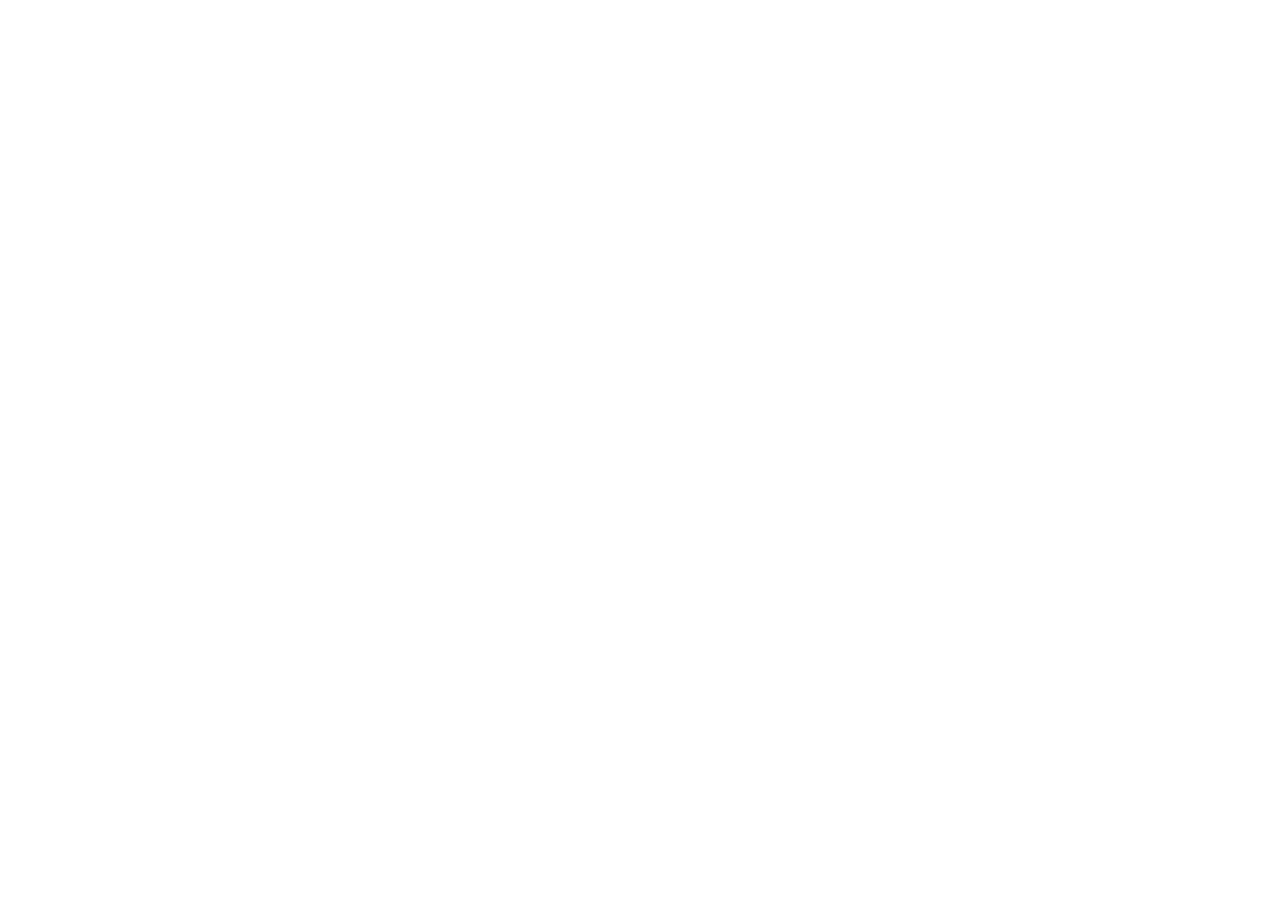
==== commit 920d358f: "Point CTAs at app.vennflat.site, retire waitlist/signup flow Replace waitlist forms and "Complete yo" ====
--- a/onboarding.html
+++ b/onboarding.html
@@ -2,4895 +2,13 @@
 <html lang="en">
 <head>
   <meta charset="utf-8"/>
-  <meta name="viewport" content="width=device-width, initial-scale=1.0, maximum-scale=1.0, user-scalable=no"/>
-  <title>Venn — Get started</title>
-  <link rel="preconnect" href="https://fonts.googleapis.com">
-  <link rel="preconnect" href="https://fonts.gstatic.com" crossorigin>
-  <link href="https://fonts.googleapis.com/css2?family=Space+Grotesk:wght@300;400;500;600;700&family=Hanken+Grotesk:wght@300;400;500;600;700&family=Space+Mono:wght@400;700&display=swap" rel="stylesheet">
-  <script src="https://cdn.tailwindcss.com?plugins=forms"></script>
-  <script>
-    tailwind.config = {
-      theme: { extend: {
-        colors: {
-          'venn-blue':'#335CFF','venn-violet':'#8A5BFF',
-          'overlap-indigo':'#3A2FD6','ink':'#14161B',
-          'slate':'#5A6072','mist':'#E6E8EE',
-          'paper':'#FCFCFD','canvas':'#EDEEF2',
-        },
-        fontFamily: {
-          'display':['Space Grotesk','sans-serif'],
-          'body':['Hanken Grotesk','system-ui','sans-serif'],
-          'mono':['Space Mono','monospace'],
-        }
-      }}
-    }
-  </script>
-  <style>
-    * { -webkit-tap-highlight-color: transparent; box-sizing: border-box; }
-    html { overflow: hidden; height: 100%; }
-    body {
-      margin: 0;
-      background: #0A0A0A;
-      min-height: 100vh;
-      height: 100%;
-      overflow: hidden;
-      display: flex;
-      align-items: stretch;
-      justify-content: center;
-      font-family: 'Hanken Grotesk', system-ui, sans-serif;
-    }
-
-    /* ── Desktop: side panel + phone ── */
-    #desktop-layout {
-      display: flex;
-      width: 100%;
-      height: 100%;
-      align-items: center;
-      justify-content: center;
-      gap: 64px;
-    }
-    #desktop-brand {
-      display: flex;
-      flex-direction: column;
-      justify-content: center;
-      max-width: 340px;
-      flex-shrink: 0;
-    }
-    #desktop-brand .db-logo {
-      display: flex;
-      align-items: center;
-      gap: 10px;
-      margin-bottom: 40px;
-    }
-    #desktop-brand .db-logo-icon {
-      position: relative;
-      width: 44px;
-      height: 28px;
-      flex-shrink: 0;
-    }
-    #desktop-brand .db-logo-icon .c1 {
-      position: absolute; left: 0; top: 0;
-      width: 28px; height: 28px; border-radius: 50%;
-      background: #335CFF; opacity: 0.9;
-    }
-    #desktop-brand .db-logo-icon .c2 {
-      position: absolute; right: 0; top: 0;
-      width: 28px; height: 28px; border-radius: 50%;
-      background: #8A5BFF; opacity: 0.85;
-      mix-blend-mode: screen;
-    }
-    #desktop-brand .db-logo-text {
-      font-family: 'Space Grotesk', sans-serif;
-      font-size: 22px; font-weight: 800; color: #fff;
-      letter-spacing: -0.02em;
-    }
-    #desktop-brand h1 {
-      font-family: 'Space Grotesk', sans-serif;
-      font-size: 42px; font-weight: 800; color: #fff;
-      line-height: 1.15; letter-spacing: -0.03em;
-      margin: 0 0 18px;
-    }
-    #desktop-brand h1 span {
-      background: linear-gradient(135deg, #335CFF, #8A5BFF);
-      -webkit-background-clip: text; -webkit-text-fill-color: transparent;
-    }
-    #desktop-brand p {
-      font-family: 'Hanken Grotesk', sans-serif;
-      font-size: 16px; color: rgba(255,255,255,0.5);
-      line-height: 1.6; margin: 0 0 40px;
-    }
-    #desktop-brand .db-pills {
-      display: flex; flex-wrap: wrap; gap: 10px;
-    }
-    #desktop-brand .db-pill {
-      display: flex; align-items: center; gap: 7px;
-      background: rgba(255,255,255,0.06);
-      border: 1px solid rgba(255,255,255,0.1);
-      border-radius: 50px; padding: 9px 16px;
-      font-family: 'Hanken Grotesk', sans-serif;
-      font-size: 13px; font-weight: 500; color: rgba(255,255,255,0.7);
-    }
-
-    /* ── Phone shell (desktop) ── */
-    .shell {
-      width: 390px;
-      height: 844px;
-      border-radius: 52px;
-      overflow: hidden;
-      position: relative;
-      box-shadow: 0 0 0 1px rgba(255,255,255,0.10), 0 48px 140px rgba(0,0,0,0.85);
-      flex-shrink: 0;
-    }
-
-    /* ── Mobile: full-screen, no shell frame ── */
-    @media (max-width: 430px) {
-      body { background: #fff; align-items: flex-start; justify-content: flex-start; }
-      #desktop-layout { gap: 0; }
-      #desktop-brand { display: none; }
-      .shell {
-        width: 100vw;
-        height: 100dvh;
-        border-radius: 0;
-        box-shadow: none;
-        position: fixed;
-        top: 0; left: 0;
-      }
-    }
-
-    /* Hide side panel on smaller desktop screens too */
-    @media (max-width: 820px) and (min-width: 431px) {
-      #desktop-brand { display: none; }
-      #desktop-layout { justify-content: center; }
-    }
-
-    /* ── Screen transitions ── */
-    .screen {
-      position: absolute; inset: 0;
-      display: flex; flex-direction: column;
-      transform: translateX(100%);
-      z-index: 0;
-      transition: transform 0.28s cubic-bezier(0.4,0,0.2,1);
-      will-change: transform;
-      background: #FCFCFD;
-    }
-    .screen.active  { transform: translateX(0); z-index: 1; }
-    .screen.exiting { transform: translateX(-30%); }
-    @keyframes confettiFall {
-      0%   { transform: translateY(0) rotate(0deg); opacity: 0.9; }
-      100% { transform: translateY(110vh) rotate(720deg); opacity: 0; }
-    }
-    @keyframes typingDot {
-      0%, 60%, 100% { transform: translateY(0); opacity: 0.4; }
-      30%            { transform: translateY(-4px); opacity: 1; }
-    }
-
-    /* ── Status bar ── */
-    .status {
-      display: flex; justify-content: space-between; align-items: center;
-      padding: 16px 28px 0; flex-shrink: 0; position: relative; z-index: 5;
-    }
-    .status-time { font-family:'Space Mono',monospace; font-size:13px; font-weight:700; }
-
-    /* ── Progress bar ── */
-    .prog-track {
-      height: 3px; background: rgba(0,0,0,0.08);
-      margin: 14px 28px 0; border-radius: 2px; overflow: hidden;
-    }
-    .prog-fill {
-      height: 100%; border-radius: 2px;
-      background: linear-gradient(90deg,#335CFF,#8A5BFF);
-      transition: width 0.4s cubic-bezier(0.4,0,0.2,1);
-    }
-
-    /* ── Back button ── */
-    .back-btn {
-      width: 40px; height: 40px;
-      display: flex; align-items: center; justify-content: center;
-      cursor: pointer; margin: 6px 18px 0; flex-shrink: 0;
-    }
-
-    /* ── Inputs ── */
-    .f-input {
-      background: #F2F3F7; border: 2px solid transparent;
-      border-radius: 14px; padding: 17px 18px;
-      font-family: 'Hanken Grotesk', sans-serif; font-size: 16px; color: #14161B;
-      width: 100%; outline: none; transition: border-color 0.18s, background 0.18s;
-      -webkit-appearance: none; appearance: none;
-    }
-    .f-input:focus { border-color: #335CFF; background: #fff; }
-    .f-input::placeholder { color: #9FA6B7; }
-    .f-label {
-      font-family: 'Space Mono', monospace; font-size: 10px;
-      letter-spacing: 0.12em; text-transform: uppercase;
-      color: #5A6072; display: block; margin-bottom: 7px;
-    }
-
-    /* ── Primary button ── */
-    .btn {
-      width: 100%; border: none; border-radius: 50px; padding: 18px;
-      font-family: 'Hanken Grotesk', sans-serif; font-size: 16px; font-weight: 600;
-      cursor: pointer; transition: opacity 0.15s, transform 0.1s; letter-spacing: -0.01em;
-    }
-    .btn:active { transform: scale(0.97); opacity: 0.85; }
-    .btn-dark { background: #14161B; color: #fff; }
-    .btn-grad { background: linear-gradient(135deg,#335CFF 0%,#8A5BFF 100%); color: #fff; }
-    .btn-outline { background: transparent; color: #14161B; border: 1.5px solid #E6E8EE; }
-    .btn-ghost { background: none; border: none; color: rgba(255,255,255,0.65); font-family:'Hanken Grotesk',sans-serif; font-size:16px; font-weight:500; cursor:pointer; width:100%; padding:16px; }
-    .btn:disabled { opacity: 0.32; pointer-events: none; }
-
-    /* ── Chips ── */
-    .chip {
-      display: inline-flex; align-items: center; gap: 6px;
-      padding: 11px 16px; border-radius: 50px;
-      border: 1.5px solid #E6E8EE; background: #fff;
-      font-family: 'Hanken Grotesk', sans-serif; font-size: 14px; font-weight: 500;
-      color: #5A6072; cursor: pointer; transition: all 0.16s; user-select: none;
-    }
-    .chip.on { background: #335CFF; border-color: #335CFF; color: #fff; }
-    .chip.on-v { background: #8A5BFF; border-color: #8A5BFF; color: #fff; }
-    .chip-on { background: #335CFF !important; border-color: #335CFF !important; color: #fff !important; }
-    .pref-row { display:flex; align-items:center; justify-content:space-between; padding:16px 0; border-bottom:1px solid #F0F1F5; cursor:pointer; }
-    #so-profile-card::-webkit-scrollbar { display: none; }
-    #venn-splash { position:absolute;inset:0;z-index:9999;background:#fff;display:flex;align-items:center;justify-content:center;flex-direction:column;gap:0; }
-    @keyframes venn-pop { 0%{opacity:0;transform:scale(0.6)} 65%{opacity:1;transform:scale(1.1)} 82%{transform:scale(0.95)} 100%{transform:scale(1)} }
-    @keyframes venn-fade-out { 0%{opacity:1} 100%{opacity:0;pointer-events:none} }
-    @keyframes s0-rise { 0%{opacity:0;transform:translateY(22px)} 100%{opacity:1;transform:translateY(0)} }
-    .venn-logo-left  { animation: venn-pop 0.75s cubic-bezier(0.34,1.56,0.64,1) 0.2s both; }
-    .venn-logo-right { animation: venn-pop 0.75s cubic-bezier(0.34,1.56,0.64,1) 0.38s both; }
-    .venn-logo-text  { animation: venn-pop 0.75s cubic-bezier(0.34,1.56,0.64,1) 0.28s both; }
-    .venn-splash-out { animation: venn-fade-out 0.6s ease 2.4s both; }
-    .pref-title { font-family:'Hanken Grotesk',sans-serif; font-size:15px; font-weight:600; color:#14161B; margin-bottom:3px; }
-    .pref-val { font-family:'Hanken Grotesk',sans-serif; font-size:13px; color:#9AA0B2; }
-    .pref-opts { display:flex; flex-wrap:wrap; gap:8px; padding:10px 0 16px; border-bottom:1px solid #F0F1F5; }
-
-    /* ── OTP boxes ── */
-    .otp {
-      width: 48px; height: 62px; background: #F2F3F7;
-      border: 2px solid transparent; border-radius: 14px;
-      font-family: 'Space Grotesk', sans-serif; font-size: 26px; font-weight: 600;
-      text-align: center; color: #14161B; outline: none;
-      transition: border-color 0.18s, background 0.18s;
-      -webkit-appearance: none; caret-color: #335CFF;
-    }
-    .otp:focus { border-color: #335CFF; background: #fff; }
-
-    /* ── Animations ── */
-    @keyframes fadeUp {
-      from { opacity:0; transform:translateY(18px); }
-      to   { opacity:1; transform:translateY(0); }
-    }
-    .fu  { animation: fadeUp 0.38s cubic-bezier(0.4,0,0.2,1) both; }
-    .d1  { animation-delay: 0.05s; }
-    .d2  { animation-delay: 0.10s; }
-    .d3  { animation-delay: 0.15s; }
-    .d4  { animation-delay: 0.20s; }
-
-    @keyframes checkDraw {
-      from { stroke-dashoffset: 80; }
-      to   { stroke-dashoffset: 0; }
-    }
-    .check-path {
-      stroke-dasharray: 80; stroke-dashoffset: 80;
-      animation: checkDraw 0.5s 0.3s ease forwards;
-    }
-    @keyframes popIn {
-      0%   { transform:scale(0.6); opacity:0; }
-      70%  { transform:scale(1.12); }
-      100% { transform:scale(1); opacity:1; }
-    }
-    .pop { animation: popIn 0.4s cubic-bezier(0.34,1.56,0.64,1) both; }
-
-    /* ── Venn mark ── */
-    .vmark { position:relative; display:inline-block; }
-    .vmark .cl, .vmark .cr {
-      position:absolute; top:0; border-radius:50%;
-    }
-    .vmark .cl { left:0; background:#335CFF; mix-blend-mode:multiply; }
-    .vmark .cr { right:0; background:#8A5BFF; mix-blend-mode:multiply; }
-
-    /* Screen-specific */
-    .scroll-body { flex:1; overflow-y:auto; -webkit-overflow-scrolling:touch; }
-    .px-main { padding-left:28px; padding-right:28px; }
-
-    /* Profile question screens */
-    .pq-screen { background:#fff; }
-    .pq-title { font-family:'Space Grotesk',sans-serif; font-size:30px; font-weight:700; color:#14161B; letter-spacing:-0.03em; line-height:1.1; margin:0 0 10px; }
-    .pq-sub { font-size:14px; color:#5A6072; line-height:1.5; margin:0 0 28px; }
-    .pq-row { display:flex; align-items:center; justify-content:space-between; background:#fff; border-radius:18px; padding:18px 20px; margin-bottom:10px; cursor:pointer; border:2px solid transparent; transition:border-color 0.15s,background 0.15s; user-select:none; }
-    .pq-row.sel { border-color:#335CFF; background:#EEF1FF; }
-    .pq-row-label { font-family:'Hanken Grotesk',sans-serif; font-size:17px; color:#14161B; }
-    .pq-check { width:24px; height:24px; border-radius:6px; border:2px solid #C8CAD2; display:flex; align-items:center; justify-content:center; flex-shrink:0; transition:all 0.15s; background:#fff; }
-    .pq-row.sel .pq-check { background:#335CFF; border-color:#335CFF; }
-    .pq-radio { width:24px; height:24px; border-radius:50%; border:2px solid #C8CAD2; display:flex; align-items:center; justify-content:center; flex-shrink:0; transition:all 0.15s; background:#fff; }
-    .pq-row.sel .pq-radio { border-color:#335CFF; }
-    .pq-radio-dot { width:10px; height:10px; border-radius:50%; background:#335CFF; display:none; }
-    .pq-row.sel .pq-radio-dot { display:block; }
-    .pq-footer { position:absolute; bottom:0; left:0; right:0; padding:16px 28px 40px; background:#fff; border-top:1px solid #F0F1F5; }
-    .pq-footer-inner { display:flex; align-items:center; justify-content:space-between; }
-    .pq-visible { display:flex; align-items:center; gap:10px; font-size:14px; color:#14161B; }
-    .pq-vis-check { width:22px; height:22px; border-radius:5px; background:#14161B; display:flex; align-items:center; justify-content:center; flex-shrink:0; }
-    .pq-next-btn { width:52px; height:52px; border-radius:50%; display:flex; align-items:center; justify-content:center; cursor:pointer; transition:background 0.15s; border:none; }
-    .pq-next-btn.active { background:linear-gradient(135deg,#335CFF,#8A5BFF); }
-    .pq-next-btn.inactive { background:#C8CAD2; }
-    .pq-tags { display:flex; flex-wrap:wrap; gap:8px; margin-top:16px; min-height:36px; }
-  </style>
+  <meta name="viewport" content="width=device-width, initial-scale=1.0"/>
+  <title>Venn — Redirecting…</title>
+  <meta http-equiv="refresh" content="0; url=https://app.vennflat.site"/>
+  <link rel="canonical" href="https://app.vennflat.site"/>
+  <script>location.replace('https://app.vennflat.site');</script>
 </head>
 <body>
-<div id="desktop-layout">
-
-<!-- ── Desktop brand panel ── -->
-<div id="desktop-brand">
-  <div class="db-logo">
-    <div class="db-logo-icon">
-      <div class="c1"></div>
-      <div class="c2"></div>
-    </div>
-    <span class="db-logo-text">Venn</span>
-  </div>
-  <h1>Find where<br><span>your lives</span><br>overlap.</h1>
-  <p>The flatmate app built for people who care about more than just rent. Find someone you'll actually enjoy living with.</p>
-  <div class="db-pills">
-    <div class="db-pill">
-      <svg width="14" height="14" viewBox="0 0 24 24" fill="none"><path d="M21 10c0 7-9 13-9 13s-9-6-9-13a9 9 0 0118 0z" stroke="#335CFF" stroke-width="2"/><circle cx="12" cy="10" r="3" stroke="#335CFF" stroke-width="2"/></svg>
-      Mumbai-first
-    </div>
-    <div class="db-pill">
-      <svg width="14" height="14" viewBox="0 0 24 24" fill="none"><path d="M17 21v-2a4 4 0 00-4-4H5a4 4 0 00-4 4v2" stroke="#8A5BFF" stroke-width="2"/><circle cx="9" cy="7" r="4" stroke="#8A5BFF" stroke-width="2"/><path d="M23 21v-2a4 4 0 00-3-3.87M16 3.13a4 4 0 010 7.75" stroke="#8A5BFF" stroke-width="2"/></svg>
-      Verified profiles
-    </div>
-    <div class="db-pill">
-      <svg width="14" height="14" viewBox="0 0 24 24" fill="none"><path d="M20.84 4.61a5.5 5.5 0 00-7.78 0L12 5.67l-1.06-1.06a5.5 5.5 0 00-7.78 7.78l1.06 1.06L12 21.23l7.78-7.78 1.06-1.06a5.5 5.5 0 000-7.78z" stroke="#335CFF" stroke-width="2"/></svg>
-      Lifestyle matching
-    </div>
-    <div class="db-pill">
-      <svg width="14" height="14" viewBox="0 0 24 24" fill="none"><rect x="3" y="3" width="18" height="18" rx="3" stroke="#8A5BFF" stroke-width="2"/><path d="M9 12l2 2 4-4" stroke="#8A5BFF" stroke-width="2" stroke-linecap="round"/></svg>
-      Free to use
-    </div>
-  </div>
-</div>
-
-<div class="shell" id="shell">
-
-<!-- Intro splash (white, logo only, auto-dismisses) -->
-<div id="venn-splash" class="venn-splash-out">
-  <div style="position:relative;width:68px;height:44px;">
-    <div class="venn-logo-left"  style="position:absolute;left:0;top:0;width:44px;height:44px;border-radius:50%;background:#335CFF;opacity:0.9;"></div>
-    <div class="venn-logo-right" style="position:absolute;right:0;top:0;width:44px;height:44px;border-radius:50%;background:#8A5BFF;opacity:0.9;mix-blend-mode:multiply;"></div>
-  </div>
-  <span class="venn-logo-text" style="font-family:'Space Grotesk',sans-serif;font-size:26px;font-weight:700;color:#14161B;letter-spacing:-0.03em;margin-top:14px;">Venn</span>
-</div>
-
-<!-- ══════════════════════════════════════════
-     S0 — SPLASH
-══════════════════════════════════════════ -->
-<div class="screen active" id="s0" style="background:#000;">
-  <!-- Hero photo (swap src to your image) -->
-  <img
-    src="hero.jpeg"
-    alt=""
-    style="position:absolute;inset:0;width:100%;height:100%;object-fit:cover;object-position:center top;filter:brightness(1.08) contrast(1.07) saturate(1.05);"
-  />
-  <!-- Grain overlay -->
-  <svg style="position:absolute;inset:0;width:100%;height:100%;z-index:1;opacity:0.06;pointer-events:none;" xmlns="http://www.w3.org/2000/svg"><filter id="grain"><feTurbulence type="fractalNoise" baseFrequency="0.72" numOctaves="4" stitchTiles="stitch"/><feColorMatrix type="saturate" values="0"/></filter><rect width="100%" height="100%" filter="url(#grain)"/></svg>
-  <!-- Top linear fade -->
-  <div style="position:absolute;inset:0;z-index:1;background:linear-gradient(to bottom, rgba(0,0,0,0.28) 0%, rgba(0,0,0,0) 18%, rgba(0,0,0,0) 100%);"></div>
-  <!-- Top corner vignette -->
-  <div style="position:absolute;inset:0;z-index:1;background:radial-gradient(ellipse 70% 38% at 0% 0%, rgba(0,0,0,0.62) 0%, transparent 100%), radial-gradient(ellipse 70% 38% at 100% 0%, rgba(0,0,0,0.62) 0%, transparent 100%);"></div>
-  <!-- Bottom full-screen gradient from midway down -->
-  <div style="position:absolute;inset:0;z-index:1;background:linear-gradient(to bottom, rgba(0,0,0,0) 42%, rgba(0,0,0,0.35) 58%, rgba(0,0,0,0.72) 74%, rgba(0,0,0,0.92) 100%);"></div>
-
-  <!-- Top: logo + headline + subtitle pinned to top -->
-  <div style="position:absolute;top:0;left:0;right:0;z-index:2;padding:52px 28px 24px;display:flex;flex-direction:column;align-items:center;gap:8px;">
-    <div style="position:relative;width:52px;height:34px;animation:s0-rise 0.7s ease 0.15s both;">
-      <div style="position:absolute;left:0;top:0;width:34px;height:34px;border-radius:50%;background:#335CFF;opacity:0.92;mix-blend-mode:screen;"></div>
-      <div style="position:absolute;right:0;top:0;width:34px;height:34px;border-radius:50%;background:#8A5BFF;opacity:0.92;mix-blend-mode:screen;"></div>
-    </div>
-    <span style="font-family:'Space Grotesk',sans-serif;font-size:22px;font-weight:600;color:#fff;letter-spacing:-0.02em;animation:s0-rise 0.7s ease 0.25s both;">Venn</span>
-    <h1 style="font-family:'Space Grotesk',sans-serif;font-size:34px;font-weight:700;color:#fff;letter-spacing:-0.04em;line-height:1.1;text-align:center;margin:4px 0 4px;animation:s0-rise 0.7s ease 0.38s both;">Find where your lives overlap.</h1>
-    <p style="font-family:'Hanken Grotesk',sans-serif;font-size:15px;color:rgba(255,255,255,0.65);text-align:center;margin:0;line-height:1.5;animation:s0-rise 0.7s ease 0.5s both;">The flatmate app designed to be deleted.</p>
-  </div>
-
-  <!-- Bottom: buttons + legal pinned to bottom -->
-  <div style="position:absolute;bottom:0;left:0;right:0;z-index:2;background:transparent;padding:48px 28px 44px;animation:s0-rise 0.8s ease 0.65s both;">
-    <button class="btn btn-grad" onclick="goTo(1)" style="margin-bottom:12px;">Create account</button>
-    <button class="btn" onclick="goTo(6)" style="background:transparent;border:1.5px solid rgba(255,255,255,0.3);color:#fff;margin-bottom:16px;">Sign in</button>
-    <p style="font-size:11px;color:rgba(255,255,255,0.35);text-align:center;line-height:1.6;margin:0;">
-      By tapping Create account or Sign in, you agree to our <span style="color:rgba(255,255,255,0.55);text-decoration:underline;">Terms</span>. Learn how we process your data in our <span style="color:rgba(255,255,255,0.55);text-decoration:underline;">Privacy Policy</span> and <span style="color:rgba(255,255,255,0.55);text-decoration:underline;">Cookies Policy</span>.
-    </p>
-  </div>
-</div>
-
-<!-- ══════════════════════════════════════════
-     S6 — SIGN IN METHOD PICKER
-══════════════════════════════════════════ -->
-<div class="screen" id="s6" style="background:#111;overflow:hidden;">
-  <img src="hero.jpeg" alt="" style="position:absolute;inset:0;width:100%;height:100%;object-fit:cover;object-position:center top;filter:brightness(0.5);"/>
-  <div style="position:absolute;inset:0;background:linear-gradient(to bottom,rgba(0,0,0,0) 30%,rgba(0,0,0,0.92) 100%);"></div>
-  <div class="back-btn" onclick="goBack()" style="position:absolute;top:52px;left:24px;z-index:2;background:rgba(255,255,255,0.12);border-radius:50%;">
-    <svg width="20" height="20" viewBox="0 0 20 20" fill="none"><path d="M13 4l-6 6 6 6" stroke="#fff" stroke-width="2" stroke-linecap="round" stroke-linejoin="round"/></svg>
-  </div>
-  <div style="position:absolute;bottom:0;left:0;right:0;z-index:2;padding:32px 28px 52px;">
-    <div style="display:flex;align-items:center;gap:8px;margin-bottom:8px;">
-      <div style="position:relative;width:32px;height:20px;">
-        <div style="position:absolute;left:0;top:0;width:20px;height:20px;border-radius:50%;background:#335CFF;mix-blend-mode:screen;opacity:0.9;"></div>
-        <div style="position:absolute;right:0;top:0;width:20px;height:20px;border-radius:50%;background:#8A5BFF;mix-blend-mode:screen;opacity:0.9;"></div>
-      </div>
-      <span style="font-family:'Space Grotesk',sans-serif;font-size:17px;font-weight:700;color:#fff;">Venn</span>
-    </div>
-    <h2 style="font-family:'Space Grotesk',sans-serif;font-size:26px;font-weight:700;color:#fff;letter-spacing:-0.03em;margin:0 0 6px;">Welcome back</h2>
-    <p style="font-family:'Hanken Grotesk',sans-serif;font-size:14px;color:rgba(255,255,255,0.55);margin:0 0 28px;">Sign in to continue finding your flatmate.</p>
-    <button onclick="goTo(29)" style="width:100%;background:#fff;color:#14161B;border:none;border-radius:50px;padding:16px;font-family:'Hanken Grotesk',sans-serif;font-size:16px;font-weight:700;cursor:pointer;margin-bottom:12px;display:flex;align-items:center;justify-content:center;gap:10px;">
-      <svg width="20" height="20" viewBox="0 0 24 24" fill="none"><path d="M22 16.92v3a2 2 0 01-2.18 2 19.79 19.79 0 01-8.63-3.07 19.5 19.5 0 01-6-6A19.79 19.79 0 012.12 4.18 2 2 0 014.11 2h3a2 2 0 012 1.72c.127.96.361 1.903.7 2.81a2 2 0 01-.45 2.11L8.09 9.91a16 16 0 006 6l1.27-1.27a2 2 0 012.11-.45c.907.339 1.85.573 2.81.7A2 2 0 0122 16.92z" stroke="#14161B" stroke-width="2" stroke-linecap="round" stroke-linejoin="round"/></svg>
-      Sign in with phone
-    </button>
-    <button onclick="goTo(31)" style="width:100%;background:transparent;color:#fff;border:1.5px solid rgba(255,255,255,0.3);border-radius:50px;padding:16px;font-family:'Hanken Grotesk',sans-serif;font-size:16px;font-weight:600;cursor:pointer;display:flex;align-items:center;justify-content:center;gap:10px;">
-      <svg width="20" height="20" viewBox="0 0 24 24" fill="none"><path d="M4 4h16c1.1 0 2 .9 2 2v12c0 1.1-.9 2-2 2H4c-1.1 0-2-.9-2-2V6c0-1.1.9-2 2-2z" stroke="#fff" stroke-width="2" stroke-linecap="round" stroke-linejoin="round"/><polyline points="22,6 12,13 2,6" stroke="#fff" stroke-width="2" stroke-linecap="round" stroke-linejoin="round"/></svg>
-      Sign in with email
-    </button>
-  </div>
-</div>
-
-<!-- ══════════════════════════════════════════
-     S29 — SIGN IN: PHONE ENTRY
-══════════════════════════════════════════ -->
-<div class="screen" id="s29" style="background:#fff;overflow:hidden;">
-  <div class="status"><span class="status-time">9:41</span></div>
-  <div class="back-btn" onclick="goBack()">
-    <svg width="20" height="20" viewBox="0 0 20 20" fill="none"><path d="M13 4l-6 6 6 6" stroke="#14161B" stroke-width="2" stroke-linecap="round" stroke-linejoin="round"/></svg>
-  </div>
-  <div class="scroll-body px-main" style="padding-top:28px;">
-    <div style="display:flex;align-items:center;gap:8px;margin-bottom:24px;">
-      <div style="position:relative;width:32px;height:20px;"><div style="position:absolute;left:0;top:0;width:20px;height:20px;border-radius:50%;background:#335CFF;mix-blend-mode:multiply;opacity:0.9;"></div><div style="position:absolute;right:0;top:0;width:20px;height:20px;border-radius:50%;background:#8A5BFF;mix-blend-mode:multiply;opacity:0.9;"></div></div>
-    </div>
-    <h2 style="font-family:'Space Grotesk',sans-serif;font-size:26px;font-weight:700;color:#14161B;letter-spacing:-0.03em;margin:0 0 8px;">What's your number?</h2>
-    <p style="font-family:'Hanken Grotesk',sans-serif;font-size:14px;color:#9AA0B2;margin:0 0 28px;">We'll send you a code to verify it's you.</p>
-    <div style="display:flex;align-items:center;gap:10px;background:#F2F3F7;border-radius:14px;padding:14px 16px;margin-bottom:12px;">
-      <span style="font-family:'Space Grotesk',sans-serif;font-size:16px;font-weight:600;color:#14161B;">🇮🇳 +91</span>
-      <div style="width:1px;height:20px;background:#D0D3DC;"></div>
-      <input id="signin-phone" type="tel" placeholder="Phone number" maxlength="10" oninput="this.value=this.value.replace(/\D/g,'');document.getElementById('signin-phone-btn').disabled=this.value.length<10;" style="flex:1;border:none;background:transparent;font-family:'Hanken Grotesk',sans-serif;font-size:16px;color:#14161B;outline:none;"/>
-    </div>
-    <button id="signin-phone-btn" disabled onclick="goTo(30)" class="btn btn-grad" style="margin-top:8px;">Send OTP</button>
-  </div>
-</div>
-
-<!-- ══════════════════════════════════════════
-     S30 — SIGN IN: PHONE OTP
-══════════════════════════════════════════ -->
-<div class="screen" id="s30" style="background:#fff;">
-  <div class="status"><span class="status-time">9:41</span></div>
-  <div class="back-btn" onclick="goBack()">
-    <svg width="20" height="20" viewBox="0 0 20 20" fill="none"><path d="M13 4l-6 6 6 6" stroke="#14161B" stroke-width="2" stroke-linecap="round" stroke-linejoin="round"/></svg>
-  </div>
-  <div class="scroll-body px-main" style="padding-top:28px;">
-    <div style="display:flex;align-items:center;gap:8px;margin-bottom:24px;">
-      <div style="position:relative;width:32px;height:20px;"><div style="position:absolute;left:0;top:0;width:20px;height:20px;border-radius:50%;background:#335CFF;mix-blend-mode:multiply;opacity:0.9;"></div><div style="position:absolute;right:0;top:0;width:20px;height:20px;border-radius:50%;background:#8A5BFF;mix-blend-mode:multiply;opacity:0.9;"></div></div>
-    </div>
-    <h2 style="font-family:'Space Grotesk',sans-serif;font-size:26px;font-weight:700;color:#14161B;letter-spacing:-0.03em;margin:0 0 8px;">Enter the code</h2>
-    <p style="font-family:'Hanken Grotesk',sans-serif;font-size:14px;color:#9AA0B2;margin:0 0 28px;">Sent to your phone number.</p>
-    <div style="display:flex;gap:10px;justify-content:center;margin-bottom:24px;">
-      <input class="otp" type="tel" maxlength="1" id="si0" oninput="soi(this,0)" onkeydown="sok(event,0)"/>
-      <input class="otp" type="tel" maxlength="1" id="si1" oninput="soi(this,1)" onkeydown="sok(event,1)"/>
-      <input class="otp" type="tel" maxlength="1" id="si2" oninput="soi(this,2)" onkeydown="sok(event,2)"/>
-      <input class="otp" type="tel" maxlength="1" id="si3" oninput="soi(this,3)" onkeydown="sok(event,3)"/>
-      <input class="otp" type="tel" maxlength="1" id="si4" oninput="soi(this,4)" onkeydown="sok(event,4)"/>
-      <input class="otp" type="tel" maxlength="1" id="si5" oninput="soi(this,5)" onkeydown="sok(event,5)"/>
-    </div>
-    <button id="signin-otp-btn" disabled onclick="localStorage.setItem('venn_done','1');goTo(25)" class="btn btn-grad">Verify &amp; sign in</button>
-    <p style="font-family:'Space Mono',monospace;font-size:11px;letter-spacing:0.12em;text-transform:uppercase;text-align:center;color:#335CFF;cursor:pointer;margin-top:16px;">Resend code</p>
-  </div>
-</div>
-
-<!-- ══════════════════════════════════════════
-     S31 — SIGN IN: EMAIL ENTRY
-══════════════════════════════════════════ -->
-<div class="screen" id="s31" style="background:#fff;">
-  <div class="status"><span class="status-time">9:41</span></div>
-  <div class="back-btn" onclick="goBack()">
-    <svg width="20" height="20" viewBox="0 0 20 20" fill="none"><path d="M13 4l-6 6 6 6" stroke="#14161B" stroke-width="2" stroke-linecap="round" stroke-linejoin="round"/></svg>
-  </div>
-  <div class="scroll-body px-main" style="padding-top:28px;">
-    <div style="display:flex;align-items:center;gap:8px;margin-bottom:24px;">
-      <div style="position:relative;width:32px;height:20px;"><div style="position:absolute;left:0;top:0;width:20px;height:20px;border-radius:50%;background:#335CFF;mix-blend-mode:multiply;opacity:0.9;"></div><div style="position:absolute;right:0;top:0;width:20px;height:20px;border-radius:50%;background:#8A5BFF;mix-blend-mode:multiply;opacity:0.9;"></div></div>
-    </div>
-    <h2 style="font-family:'Space Grotesk',sans-serif;font-size:26px;font-weight:700;color:#14161B;letter-spacing:-0.03em;margin:0 0 8px;">What's your email?</h2>
-    <p style="font-family:'Hanken Grotesk',sans-serif;font-size:14px;color:#9AA0B2;margin:0 0 28px;">We'll send a code to verify it's you.</p>
-    <input id="signin-email" type="email" placeholder="your@email.com" oninput="document.getElementById('signin-email-btn').disabled=!this.value.includes('@');" style="width:100%;background:#F2F3F7;border:none;border-radius:14px;padding:14px 16px;font-family:'Hanken Grotesk',sans-serif;font-size:16px;color:#14161B;outline:none;box-sizing:border-box;margin-bottom:12px;"/>
-    <button id="signin-email-btn" disabled onclick="goTo(32)" class="btn btn-grad">Send OTP</button>
-  </div>
-</div>
-
-<!-- ══════════════════════════════════════════
-     S32 — SIGN IN: EMAIL OTP
-══════════════════════════════════════════ -->
-<div class="screen" id="s32" style="background:#fff;">
-  <div class="status"><span class="status-time">9:41</span></div>
-  <div class="back-btn" onclick="goBack()">
-    <svg width="20" height="20" viewBox="0 0 20 20" fill="none"><path d="M13 4l-6 6 6 6" stroke="#14161B" stroke-width="2" stroke-linecap="round" stroke-linejoin="round"/></svg>
-  </div>
-  <div class="scroll-body px-main" style="padding-top:28px;">
-    <div style="display:flex;align-items:center;gap:8px;margin-bottom:24px;">
-      <div style="position:relative;width:32px;height:20px;"><div style="position:absolute;left:0;top:0;width:20px;height:20px;border-radius:50%;background:#335CFF;mix-blend-mode:multiply;opacity:0.9;"></div><div style="position:absolute;right:0;top:0;width:20px;height:20px;border-radius:50%;background:#8A5BFF;mix-blend-mode:multiply;opacity:0.9;"></div></div>
-    </div>
-    <h2 style="font-family:'Space Grotesk',sans-serif;font-size:26px;font-weight:700;color:#14161B;letter-spacing:-0.03em;margin:0 0 8px;">Enter the code</h2>
-    <p style="font-family:'Hanken Grotesk',sans-serif;font-size:14px;color:#9AA0B2;margin:0 0 28px;">Sent to your email address.</p>
-    <div style="display:flex;gap:10px;justify-content:center;margin-bottom:24px;">
-      <input class="otp" type="tel" maxlength="1" id="se0" oninput="seo(this,0)" onkeydown="sek(event,0)"/>
-      <input class="otp" type="tel" maxlength="1" id="se1" oninput="seo(this,1)" onkeydown="sek(event,1)"/>
-      <input class="otp" type="tel" maxlength="1" id="se2" oninput="seo(this,2)" onkeydown="sek(event,2)"/>
-      <input class="otp" type="tel" maxlength="1" id="se3" oninput="seo(this,3)" onkeydown="sek(event,3)"/>
-      <input class="otp" type="tel" maxlength="1" id="se4" oninput="seo(this,4)" onkeydown="sek(event,4)"/>
-      <input class="otp" type="tel" maxlength="1" id="se5" oninput="seo(this,5)" onkeydown="sek(event,5)"/>
-    </div>
-    <button id="signin-email-otp-btn" disabled onclick="localStorage.setItem('venn_done','1');goTo(25)" class="btn btn-grad">Verify &amp; sign in</button>
-    <p style="font-family:'Space Mono',monospace;font-size:11px;letter-spacing:0.12em;text-transform:uppercase;text-align:center;color:#335CFF;cursor:pointer;margin-top:16px;">Resend code</p>
-  </div>
-</div>
-
-<!-- ══════════════════════════════════════════
-     S1 — PHONE NUMBER
-══════════════════════════════════════════ -->
-<div class="screen" id="s1">
-  <div class="status" style="color:#14161B;"><span class="status-time">5:00</span><span style="font-family:'Space Mono',monospace;font-size:10px;color:#9FA6B7;">STEP 1 OF 5</span></div>
-  <div class="prog-track"><div class="prog-fill" style="width:20%"></div></div>
-
-  <div class="back-btn" onclick="goBack()">
-    <svg width="20" height="20" viewBox="0 0 20 20" fill="none"><path d="M13 4l-6 6 6 6" stroke="#14161B" stroke-width="2" stroke-linecap="round" stroke-linejoin="round"/></svg>
-  </div>
-
-  <div class="scroll-body px-main" style="padding-top:20px;padding-bottom:36px;">
-    <div class="fu">
-      <h1 style="font-family:'Space Grotesk',sans-serif;font-size:32px;font-weight:600;color:#14161B;letter-spacing:-0.03em;line-height:1.1;margin:0 0 8px;">What's your phone number?</h1>
-      <p style="font-size:14px;color:#5A6072;line-height:1.6;margin:0 0 32px;">We only use this to verify it's you. It won't appear on your profile.</p>
-    </div>
-
-    <div class="fu d1" style="display:flex;gap:10px;margin-bottom:10px;align-items:stretch;">
-      <!-- Country code -->
-      <div style="display:flex;align-items:center;gap:8px;background:#F2F3F7;border-radius:14px;padding:0 14px;height:56px;flex-shrink:0;cursor:pointer;">
-        <span style="font-size:20px;">🇮🇳</span>
-        <span style="font-family:'Hanken Grotesk',sans-serif;font-size:16px;font-weight:500;color:#14161B;">+91</span>
-        <svg width="10" height="6" viewBox="0 0 10 6" fill="none"><path d="M1 1l4 4 4-4" stroke="#5A6072" stroke-width="1.5" stroke-linecap="round" stroke-linejoin="round"/></svg>
-      </div>
-      <input class="f-input" type="tel" id="phone" placeholder="Phone number" maxlength="10" style="height:56px;padding-top:0;padding-bottom:0;" oninput="document.getElementById('phone-next').disabled=this.value.replace(/\D/g,'').length<10"/>
-    </div>
-
-    <p class="fu d2" style="font-size:12px;color:#9FA6B7;text-align:center;margin-bottom:auto;margin-top:8px;">Venn will send you a verification code. Standard rates may apply.</p>
-  </div>
-
-  <div class="px-main" style="padding-bottom:40px;padding-top:12px;">
-    <button class="btn btn-dark" id="phone-next" disabled onclick="goTo(7)">Continue</button>
-  </div>
-</div>
-
-<!-- ══════════════════════════════════════════
-     S2 — NAME
-══════════════════════════════════════════ -->
-<div class="screen" id="s2">
-  <div class="status" style="color:#14161B;"><span class="status-time">5:00</span><span style="font-family:'Space Mono',monospace;font-size:10px;color:#9FA6B7;">STEP 2 OF 5</span></div>
-  <div class="prog-track"><div class="prog-fill" style="width:40%"></div></div>
-
-  <div class="back-btn" onclick="goBack()">
-    <svg width="20" height="20" viewBox="0 0 20 20" fill="none"><path d="M13 4l-6 6 6 6" stroke="#14161B" stroke-width="2" stroke-linecap="round" stroke-linejoin="round"/></svg>
-  </div>
-
-  <div class="scroll-body px-main" style="padding-top:20px;padding-bottom:36px;">
-    <div class="fu">
-      <h1 style="font-family:'Space Grotesk',sans-serif;font-size:32px;font-weight:600;color:#14161B;letter-spacing:-0.03em;line-height:1.1;margin:0 0 8px;">What's your name?</h1>
-      <p style="font-size:14px;color:#5A6072;line-height:1.6;margin:0 0 32px;">Venn doesn't verify names. We count on flatmates to be real with each other.</p>
-    </div>
-
-    <div class="fu d1" style="margin-bottom:14px;">
-      <label class="f-label">First name</label>
-      <input class="f-input" type="text" id="fname" placeholder="Your first name" oninput="document.getElementById('name-next').disabled=!this.value.trim()"/>
-    </div>
-    <div class="fu d2" style="margin-bottom:16px;">
-      <label class="f-label">Last name <span style="color:#9FA6B7;text-transform:none;font-family:'Hanken Grotesk',sans-serif;letter-spacing:0;">(optional)</span></label>
-      <input class="f-input" type="text" id="lname" placeholder="Your last name"/>
-    </div>
-
-    <p class="fu d3" style="font-size:12px;color:#9FA6B7;text-align:center;">Last name is optional and only shared with confirmed matches.</p>
-  </div>
-
-  <div class="px-main" style="padding-bottom:40px;padding-top:12px;">
-    <button class="btn btn-dark" id="name-next" disabled onclick="goTo(9)">Continue</button>
-  </div>
-</div>
-
-<!-- ══════════════════════════════════════════
-     S9 — BIRTHDAY
-══════════════════════════════════════════ -->
-<div class="screen" id="s9">
-  <div class="status" style="color:#14161B;"><span class="status-time">5:00</span><span style="font-family:'Space Mono',monospace;font-size:10px;color:#9FA6B7;">STEP 3 OF 6</span></div>
-  <div class="prog-track"><div class="prog-fill" style="width:50%"></div></div>
-
-  <div class="back-btn" onclick="goBack()">
-    <svg width="20" height="20" viewBox="0 0 20 20" fill="none"><path d="M13 4l-6 6 6 6" stroke="#14161B" stroke-width="2" stroke-linecap="round" stroke-linejoin="round"/></svg>
-  </div>
-
-  <div class="scroll-body px-main" style="padding-top:20px;padding-bottom:36px;">
-    <div class="fu">
-      <h1 style="font-family:'Space Grotesk',sans-serif;font-size:32px;font-weight:600;color:#14161B;letter-spacing:-0.03em;line-height:1.1;margin:0 0 8px;">When's your birthday?</h1>
-      <p style="font-size:14px;color:#5A6072;line-height:1.6;margin:0 0 40px;">We'll only show your age on your profile.</p>
-    </div>
-
-    <div class="fu d1" style="display:flex;gap:12px;margin-bottom:8px;">
-      <!-- Day -->
-      <div style="flex:1;display:flex;flex-direction:column;gap:6px;">
-        <label class="f-label">Day</label>
-        <input class="f-input" type="number" id="bday-d" placeholder="DD" min="1" max="31" inputmode="numeric"
-          style="text-align:center;font-size:20px;font-weight:600;font-family:'Space Grotesk',sans-serif;"
-          oninput="bdayCheck()"/>
-      </div>
-      <!-- Month -->
-      <div style="flex:1;display:flex;flex-direction:column;gap:6px;">
-        <label class="f-label">Month</label>
-        <input class="f-input" type="number" id="bday-m" placeholder="MM" min="1" max="12" inputmode="numeric"
-          style="text-align:center;font-size:20px;font-weight:600;font-family:'Space Grotesk',sans-serif;"
-          oninput="bdayCheck()"/>
-      </div>
-      <!-- Year -->
-      <div style="flex:1.4;display:flex;flex-direction:column;gap:6px;">
-        <label class="f-label">Year</label>
-        <input class="f-input" type="number" id="bday-y" placeholder="YYYY" min="1960" max="2008" inputmode="numeric"
-          style="text-align:center;font-size:20px;font-weight:600;font-family:'Space Grotesk',sans-serif;"
-          oninput="bdayCheck()"/>
-      </div>
-    </div>
-    <p id="bday-err" style="font-size:12px;color:#E03E3E;margin:8px 0 0;min-height:16px;"></p>
-  </div>
-
-  <div class="px-main" style="padding-bottom:40px;padding-top:12px;">
-    <button class="btn btn-dark" id="bday-next" disabled onclick="goTo(10)">Continue</button>
-  </div>
-</div>
-
-<!-- ══════════════════════════════════════════
-     S10 — PRONOUNS
-══════════════════════════════════════════ -->
-<div class="screen pq-screen" id="s10">
-  <div class="back-btn" onclick="goBack()" style="top:52px;">
-    <svg width="20" height="20" viewBox="0 0 20 20" fill="none"><path d="M13 4l-6 6 6 6" stroke="#14161B" stroke-width="2" stroke-linecap="round" stroke-linejoin="round"/></svg>
-  </div>
-  <div class="scroll-body px-main" style="padding-top:80px;padding-bottom:120px;">
-    <h1 class="pq-title">What are your pronouns?</h1>
-    <p class="pq-sub">Optional. Pick up to four that feel right.</p>
-    <div id="s10-rows">
-      <div class="pq-row" onclick="pqCheck(this,'s10',4)"><span class="pq-row-label">she</span><span class="pq-check"><svg width="13" height="10" viewBox="0 0 13 10" fill="none"><path d="M1 5l4 4 7-8" stroke="#fff" stroke-width="2" stroke-linecap="round" stroke-linejoin="round"/></svg></span></div>
-      <div class="pq-row" onclick="pqCheck(this,'s10',4)"><span class="pq-row-label">her</span><span class="pq-check"><svg width="13" height="10" viewBox="0 0 13 10" fill="none"><path d="M1 5l4 4 7-8" stroke="#fff" stroke-width="2" stroke-linecap="round" stroke-linejoin="round"/></svg></span></div>
-      <div class="pq-row" onclick="pqCheck(this,'s10',4)"><span class="pq-row-label">hers</span><span class="pq-check"><svg width="13" height="10" viewBox="0 0 13 10" fill="none"><path d="M1 5l4 4 7-8" stroke="#fff" stroke-width="2" stroke-linecap="round" stroke-linejoin="round"/></svg></span></div>
-      <div class="pq-row" onclick="pqCheck(this,'s10',4)"><span class="pq-row-label">he</span><span class="pq-check"><svg width="13" height="10" viewBox="0 0 13 10" fill="none"><path d="M1 5l4 4 7-8" stroke="#fff" stroke-width="2" stroke-linecap="round" stroke-linejoin="round"/></svg></span></div>
-      <div class="pq-row" onclick="pqCheck(this,'s10',4)"><span class="pq-row-label">him</span><span class="pq-check"><svg width="13" height="10" viewBox="0 0 13 10" fill="none"><path d="M1 5l4 4 7-8" stroke="#fff" stroke-width="2" stroke-linecap="round" stroke-linejoin="round"/></svg></span></div>
-      <div class="pq-row" onclick="pqCheck(this,'s10',4)"><span class="pq-row-label">his</span><span class="pq-check"><svg width="13" height="10" viewBox="0 0 13 10" fill="none"><path d="M1 5l4 4 7-8" stroke="#fff" stroke-width="2" stroke-linecap="round" stroke-linejoin="round"/></svg></span></div>
-      <div class="pq-row" onclick="pqCheck(this,'s10',4)"><span class="pq-row-label">they</span><span class="pq-check"><svg width="13" height="10" viewBox="0 0 13 10" fill="none"><path d="M1 5l4 4 7-8" stroke="#fff" stroke-width="2" stroke-linecap="round" stroke-linejoin="round"/></svg></span></div>
-      <div class="pq-row" onclick="pqCheck(this,'s10',4)"><span class="pq-row-label">them</span><span class="pq-check"><svg width="13" height="10" viewBox="0 0 13 10" fill="none"><path d="M1 5l4 4 7-8" stroke="#fff" stroke-width="2" stroke-linecap="round" stroke-linejoin="round"/></svg></span></div>
-    </div>
-    <div class="pq-tags" id="s10-tags"></div>
-  </div>
-  <div class="pq-footer">
-    <div class="pq-footer-inner">
-      <label class="pq-visible"><span class="pq-vis-check"><svg width="13" height="10" viewBox="0 0 13 10" fill="none"><path d="M1 5l4 4 7-8" stroke="#fff" stroke-width="2" stroke-linecap="round" stroke-linejoin="round"/></svg></span>Visible on profile</label>
-      <button class="pq-next-btn active" onclick="goTo(11)"><svg width="22" height="22" viewBox="0 0 22 22" fill="none"><path d="M5 11h12M12 6l5 5-5 5" stroke="#fff" stroke-width="2" stroke-linecap="round" stroke-linejoin="round"/></svg></button>
-    </div>
-  </div>
-</div>
-
-<!-- ══════════════════════════════════════════
-     S11 — GENDER
-══════════════════════════════════════════ -->
-<div class="screen pq-screen" id="s11">
-  <div class="back-btn" onclick="goBack()" style="top:52px;">
-    <svg width="20" height="20" viewBox="0 0 20 20" fill="none"><path d="M13 4l-6 6 6 6" stroke="#14161B" stroke-width="2" stroke-linecap="round" stroke-linejoin="round"/></svg>
-  </div>
-  <div class="scroll-body px-main" style="padding-top:80px;padding-bottom:120px;">
-    <h1 class="pq-title">Which gender best describes you?</h1>
-    <p class="pq-sub">Choose what describes you best. You can add more detail if you'd like.</p>
-    <div id="s11-rows">
-      <div class="pq-row" onclick="pqRadio(this,'s11')"><span class="pq-row-label">Man</span><span class="pq-radio"><span class="pq-radio-dot"></span></span></div>
-      <div class="pq-row" onclick="pqRadio(this,'s11')"><span class="pq-row-label">Woman</span><span class="pq-radio"><span class="pq-radio-dot"></span></span></div>
-      <div class="pq-row" onclick="pqRadio(this,'s11')"><span class="pq-row-label">Non-binary</span><span class="pq-radio"><span class="pq-radio-dot"></span></span></div>
-      <div class="pq-row" onclick="pqRadio(this,'s11')"><span class="pq-row-label">Prefer not to say</span><span class="pq-radio"><span class="pq-radio-dot"></span></span></div>
-    </div>
-    <p style="font-size:13px;color:#5A6072;margin-top:20px;line-height:1.6;"><span style="text-decoration:underline;cursor:pointer;">Learn more</span> about how we use gender to recommend flatmates.</p>
-  </div>
-  <div class="pq-footer">
-    <div class="pq-footer-inner">
-      <label class="pq-visible"><span class="pq-vis-check"><svg width="13" height="10" viewBox="0 0 13 10" fill="none"><path d="M1 5l4 4 7-8" stroke="#fff" stroke-width="2" stroke-linecap="round" stroke-linejoin="round"/></svg></span>Visible on profile</label>
-      <button class="pq-next-btn inactive" id="s11-next" onclick="goTo(13)"><svg width="22" height="22" viewBox="0 0 22 22" fill="none"><path d="M5 11h12M12 6l5 5-5 5" stroke="#fff" stroke-width="2" stroke-linecap="round" stroke-linejoin="round"/></svg></button>
-    </div>
-  </div>
-</div>
-
-<!-- ══════════════════════════════════════════
-     S13 — WHO ARE YOU OPEN TO LIVING WITH
-══════════════════════════════════════════ -->
-<div class="screen pq-screen" id="s13">
-  <div class="back-btn" onclick="goBack()" style="top:52px;">
-    <svg width="20" height="20" viewBox="0 0 20 20" fill="none"><path d="M13 4l-6 6 6 6" stroke="#14161B" stroke-width="2" stroke-linecap="round" stroke-linejoin="round"/></svg>
-  </div>
-  <div class="scroll-body px-main" style="padding-top:80px;padding-bottom:120px;">
-    <h1 class="pq-title">Who are you open to living with?</h1>
-    <p class="pq-sub">Select all that apply</p>
-    <div id="s13-rows">
-      <div class="pq-row" onclick="pqCheck(this,'s13',99)"><span class="pq-row-label">Men</span><span class="pq-check"><svg width="13" height="10" viewBox="0 0 13 10" fill="none"><path d="M1 5l4 4 7-8" stroke="#fff" stroke-width="2" stroke-linecap="round" stroke-linejoin="round"/></svg></span></div>
-      <div class="pq-row" onclick="pqCheck(this,'s13',99)"><span class="pq-row-label">Women</span><span class="pq-check"><svg width="13" height="10" viewBox="0 0 13 10" fill="none"><path d="M1 5l4 4 7-8" stroke="#fff" stroke-width="2" stroke-linecap="round" stroke-linejoin="round"/></svg></span></div>
-      <div class="pq-row" onclick="pqCheck(this,'s13',99)"><span class="pq-row-label">Non-binary people</span><span class="pq-check"><svg width="13" height="10" viewBox="0 0 13 10" fill="none"><path d="M1 5l4 4 7-8" stroke="#fff" stroke-width="2" stroke-linecap="round" stroke-linejoin="round"/></svg></span></div>
-      <div class="pq-row" onclick="pqCheck(this,'s13',99)"><span class="pq-row-label">Everyone</span><span class="pq-check"><svg width="13" height="10" viewBox="0 0 13 10" fill="none"><path d="M1 5l4 4 7-8" stroke="#fff" stroke-width="2" stroke-linecap="round" stroke-linejoin="round"/></svg></span></div>
-    </div>
-  </div>
-  <div class="pq-footer">
-    <div class="pq-footer-inner">
-      <div style="display:flex;align-items:center;gap:8px;font-size:14px;color:#5A6072;">
-        <svg width="18" height="18" viewBox="0 0 18 18" fill="none"><path d="M2 9c0 .5.1 1 .2 1.4M9 2a7 7 0 017 7 7 7 0 01-7 7 7 7 0 01-7-7" stroke="#5A6072" stroke-width="1.5" stroke-linecap="round"/><line x1="2" y1="2" x2="16" y2="16" stroke="#5A6072" stroke-width="1.5" stroke-linecap="round"/></svg>
-        Hidden on profile
-      </div>
-      <button class="pq-next-btn inactive" id="s13-next" onclick="goTo(15)"><svg width="22" height="22" viewBox="0 0 22 22" fill="none"><path d="M5 11h12M12 6l5 5-5 5" stroke="#fff" stroke-width="2" stroke-linecap="round" stroke-linejoin="round"/></svg></button>
-    </div>
-  </div>
-</div>
-
-<!-- ══════════════════════════════════════════
-     S15 — WHAT KEEPS YOU BUSY
-══════════════════════════════════════════ -->
-<div class="screen pq-screen" id="s15">
-  <div class="back-btn" onclick="goBack()" style="top:52px;">
-    <svg width="20" height="20" viewBox="0 0 20 20" fill="none"><path d="M13 4l-6 6 6 6" stroke="#14161B" stroke-width="2" stroke-linecap="round" stroke-linejoin="round"/></svg>
-  </div>
-  <div class="scroll-body px-main" style="padding-top:80px;padding-bottom:40px;">
-    <h1 class="pq-title">What keeps you busy these days?</h1>
-    <p class="pq-sub" style="text-align:center;">Each question is optional, but including this can give others a window into your world.</p>
-
-    <!-- Work card -->
-    <div style="background:#fff;border-radius:18px;padding:20px;margin-bottom:12px;">
-      <p style="font-family:'Space Grotesk',sans-serif;font-size:16px;font-weight:600;color:#14161B;margin:0 0 14px;">Where do you work?</p>
-      <input class="f-input" type="text" placeholder="In your own words" style="margin-bottom:14px;"/>
-      <label class="pq-visible"><span class="pq-vis-check"><svg width="13" height="10" viewBox="0 0 13 10" fill="none"><path d="M1 5l4 4 7-8" stroke="#fff" stroke-width="2" stroke-linecap="round" stroke-linejoin="round"/></svg></span>Visible on profile</label>
-    </div>
-
-    <!-- Job title card -->
-    <div style="background:#fff;border-radius:18px;padding:20px;margin-bottom:12px;">
-      <p style="font-family:'Space Grotesk',sans-serif;font-size:16px;font-weight:600;color:#14161B;margin:0 0 6px;">What's your job title?</p>
-      <p style="font-size:13px;color:#5A6072;margin:0 0 14px;line-height:1.5;">If you're a student, you're welcome to mention that instead.</p>
-      <input class="f-input" type="text" placeholder="In your own words" style="margin-bottom:14px;"/>
-      <div style="display:flex;align-items:center;justify-content:space-between;">
-        <label class="pq-visible"><span class="pq-vis-check"><svg width="13" height="10" viewBox="0 0 13 10" fill="none"><path d="M1 5l4 4 7-8" stroke="#fff" stroke-width="2" stroke-linecap="round" stroke-linejoin="round"/></svg></span>Visible on profile</label>
-        <button class="pq-next-btn active" onclick="goTo(16)"><svg width="22" height="22" viewBox="0 0 22 22" fill="none"><path d="M5 11h12M12 6l5 5-5 5" stroke="#fff" stroke-width="2" stroke-linecap="round" stroke-linejoin="round"/></svg></button>
-      </div>
-    </div>
-  </div>
-</div>
-
-<!-- ══════════════════════════════════════════
-     S16 — EDUCATION
-══════════════════════════════════════════ -->
-<div class="screen pq-screen" id="s16">
-  <div class="back-btn" onclick="goBack()" style="top:52px;">
-    <svg width="20" height="20" viewBox="0 0 20 20" fill="none"><path d="M13 4l-6 6 6 6" stroke="#14161B" stroke-width="2" stroke-linecap="round" stroke-linejoin="round"/></svg>
-  </div>
-  <div class="scroll-body px-main" style="padding-top:80px;padding-bottom:40px;">
-    <h1 class="pq-title">Your education, if you want to share</h1>
-    <p class="pq-sub" style="text-align:center;">You don't have to include it, but it might spark something familiar for someone else.</p>
-
-    <!-- Where did you study -->
-    <div style="background:#fff;border-radius:18px;padding:20px;margin-bottom:12px;">
-      <p style="font-family:'Space Grotesk',sans-serif;font-size:16px;font-weight:600;color:#14161B;margin:0 0 14px;">Where did you study?</p>
-      <input class="f-input" type="text" placeholder="Your college or university" style="margin-bottom:14px;"/>
-      <label class="pq-visible"><span class="pq-vis-check"><svg width="13" height="10" viewBox="0 0 13 10" fill="none"><path d="M1 5l4 4 7-8" stroke="#fff" stroke-width="2" stroke-linecap="round" stroke-linejoin="round"/></svg></span>Visible on profile</label>
-    </div>
-
-    <!-- Highest level -->
-    <div style="background:#fff;border-radius:18px;padding:20px;margin-bottom:12px;">
-      <p style="font-family:'Space Grotesk',sans-serif;font-size:16px;font-weight:600;color:#14161B;margin:0 0 14px;">What's the highest level you attained?</p>
-      <div style="display:flex;flex-wrap:wrap;gap:8px;margin-bottom:16px;">
-        <div class="chip" onclick="pick(this,'edu')">Secondary school</div>
-        <div class="chip" onclick="pick(this,'edu')">Bachelor's degree</div>
-        <div class="chip" onclick="pick(this,'edu')">Postgraduate degree</div>
-        <div class="chip" onclick="pick(this,'edu')">Prefer not to say</div>
-      </div>
-      <div style="display:flex;align-items:center;justify-content:space-between;">
-        <div style="display:flex;align-items:center;gap:8px;font-size:14px;color:#5A6072;">
-          <svg width="18" height="18" viewBox="0 0 18 18" fill="none"><path d="M2 9c0 .5.1 1 .2 1.4M9 2a7 7 0 017 7 7 7 0 01-7 7 7 7 0 01-7-7" stroke="#5A6072" stroke-width="1.5" stroke-linecap="round"/><line x1="2" y1="2" x2="16" y2="16" stroke="#5A6072" stroke-width="1.5" stroke-linecap="round"/></svg>
-          Hidden on profile
-        </div>
-        <button class="pq-next-btn active" onclick="goTo(17)"><svg width="22" height="22" viewBox="0 0 22 22" fill="none"><path d="M5 11h12M12 6l5 5-5 5" stroke="#fff" stroke-width="2" stroke-linecap="round" stroke-linejoin="round"/></svg></button>
-      </div>
-    </div>
-  </div>
-</div>
-
-<!-- ══════════════════════════════════════════
-     S17 — HOMETOWN
-══════════════════════════════════════════ -->
-<div class="screen pq-screen" id="s17">
-  <div class="back-btn" onclick="goBack()" style="top:52px;">
-    <svg width="20" height="20" viewBox="0 0 20 20" fill="none"><path d="M13 4l-6 6 6 6" stroke="#14161B" stroke-width="2" stroke-linecap="round" stroke-linejoin="round"/></svg>
-  </div>
-  <div class="scroll-body px-main" style="padding-top:80px;padding-bottom:120px;">
-    <h1 class="pq-title">Where's your home town?</h1>
-    <p class="pq-sub" style="text-align:center;">Totally optional, although people often connect over where someone's from.</p>
-    <div style="background:#fff;border-radius:18px;padding:20px;margin-top:8px;">
-      <p style="font-size:12px;color:#9FA6B7;margin:0 0 6px;font-family:'Hanken Grotesk',sans-serif;">In your own words</p>
-      <input class="f-input" type="text" placeholder="Your hometown" style="background:#F2F3F7;"/>
-    </div>
-  </div>
-  <div class="pq-footer">
-    <div class="pq-footer-inner">
-      <label class="pq-visible"><span class="pq-vis-check"><svg width="13" height="10" viewBox="0 0 13 10" fill="none"><path d="M1 5l4 4 7-8" stroke="#fff" stroke-width="2" stroke-linecap="round" stroke-linejoin="round"/></svg></span>Visible on profile</label>
-      <button class="pq-next-btn active" onclick="goTo(21)"><svg width="22" height="22" viewBox="0 0 22 22" fill="none"><path d="M5 11h12M12 6l5 5-5 5" stroke="#fff" stroke-width="2" stroke-linecap="round" stroke-linejoin="round"/></svg></button>
-    </div>
-  </div>
-</div>
-
-<!-- ══════════════════════════════════════════
-     S21 — LIFESTYLE (drink / smoke / weed / drugs)
-══════════════════════════════════════════ -->
-<div class="screen pq-screen" id="s21">
-  <div style="display:flex;align-items:center;justify-content:center;padding:52px 28px 0;position:relative;flex-shrink:0;">
-    <div class="back-btn" onclick="goBack()" style="top:52px;">
-      <svg width="20" height="20" viewBox="0 0 20 20" fill="none"><path d="M13 4l-6 6 6 6" stroke="#14161B" stroke-width="2" stroke-linecap="round" stroke-linejoin="round"/></svg>
-    </div>
-    <span style="font-family:'Space Grotesk',sans-serif;font-size:17px;font-weight:700;color:#14161B;letter-spacing:-0.02em;">Lifestyle</span>
-  </div>
-  <div class="scroll-body px-main" style="padding-top:20px;padding-bottom:100px;">
-    <h1 class="pq-title" style="margin-bottom:8px;">How do these fit into your lifestyle?</h1>
-    <p class="pq-sub" style="text-align:center;">We ask because these preferences can shape whether two people feel like a good fit.</p>
-
-    <!-- Drink -->
-    <div style="background:#fff;border-radius:18px;padding:20px;margin-bottom:12px;">
-      <p style="font-family:'Space Grotesk',sans-serif;font-size:16px;font-weight:600;color:#14161B;margin:0 0 14px;">Do you drink?</p>
-      <div style="display:flex;flex-wrap:wrap;gap:8px;margin-bottom:14px;">
-        <div class="chip" onclick="pick(this,'drink')">Yes</div>
-        <div class="chip" onclick="pick(this,'drink')">Sometimes</div>
-        <div class="chip" onclick="pick(this,'drink')">No</div>
-        <div class="chip" onclick="pick(this,'drink')">Prefer not to say</div>
-      </div>
-      <label class="pq-visible"><span class="pq-vis-check"><svg width="13" height="10" viewBox="0 0 13 10" fill="none"><path d="M1 5l4 4 7-8" stroke="#fff" stroke-width="2" stroke-linecap="round" stroke-linejoin="round"/></svg></span>Visible on profile</label>
-    </div>
-
-    <!-- Smoke tobacco -->
-    <div style="background:#fff;border-radius:18px;padding:20px;margin-bottom:12px;">
-      <p style="font-family:'Space Grotesk',sans-serif;font-size:16px;font-weight:600;color:#14161B;margin:0 0 14px;">Do you smoke tobacco?</p>
-      <div style="display:flex;flex-wrap:wrap;gap:8px;margin-bottom:14px;">
-        <div class="chip" onclick="pick(this,'tobacco')">Yes</div>
-        <div class="chip" onclick="pick(this,'tobacco')">Sometimes</div>
-        <div class="chip" onclick="pick(this,'tobacco')">No</div>
-        <div class="chip" onclick="pick(this,'tobacco')">Prefer not to say</div>
-      </div>
-      <label class="pq-visible"><span class="pq-vis-check"><svg width="13" height="10" viewBox="0 0 13 10" fill="none"><path d="M1 5l4 4 7-8" stroke="#fff" stroke-width="2" stroke-linecap="round" stroke-linejoin="round"/></svg></span>Visible on profile</label>
-    </div>
-
-    <!-- Weed -->
-    <div style="background:#fff;border-radius:18px;padding:20px;margin-bottom:12px;">
-      <p style="font-family:'Space Grotesk',sans-serif;font-size:16px;font-weight:600;color:#14161B;margin:0 0 14px;">Do you smoke weed?</p>
-      <div style="display:flex;flex-wrap:wrap;gap:8px;margin-bottom:14px;">
-        <div class="chip" onclick="pick(this,'weed')">Yes</div>
-        <div class="chip" onclick="pick(this,'weed')">Sometimes</div>
-        <div class="chip" onclick="pick(this,'weed')">No</div>
-        <div class="chip" onclick="pick(this,'weed')">Prefer not to say</div>
-      </div>
-      <label class="pq-visible"><span class="pq-vis-check"><svg width="13" height="10" viewBox="0 0 13 10" fill="none"><path d="M1 5l4 4 7-8" stroke="#fff" stroke-width="2" stroke-linecap="round" stroke-linejoin="round"/></svg></span>Visible on profile</label>
-    </div>
-
-    <!-- Drugs -->
-    <div style="background:#fff;border-radius:18px;padding:20px;margin-bottom:12px;">
-      <p style="font-family:'Space Grotesk',sans-serif;font-size:16px;font-weight:600;color:#14161B;margin:0 0 14px;">Do you use drugs?</p>
-      <div style="display:flex;flex-wrap:wrap;gap:8px;margin-bottom:14px;">
-        <div class="chip" onclick="pick(this,'drugs')">Yes</div>
-        <div class="chip" onclick="pick(this,'drugs')">Sometimes</div>
-        <div class="chip" onclick="pick(this,'drugs')">No</div>
-        <div class="chip" onclick="pick(this,'drugs')">Prefer not to say</div>
-      </div>
-      <label class="pq-visible"><span class="pq-vis-check"><svg width="13" height="10" viewBox="0 0 13 10" fill="none"><path d="M1 5l4 4 7-8" stroke="#fff" stroke-width="2" stroke-linecap="round" stroke-linejoin="round"/></svg></span>Visible on profile</label>
-    </div>
-  </div>
-  <div class="pq-footer">
-    <div class="pq-footer-inner">
-      <div></div>
-      <button class="pq-next-btn active" onclick="goTo(28)"><svg width="22" height="22" viewBox="0 0 22 22" fill="none"><path d="M5 11h12M12 6l5 5-5 5" stroke="#fff" stroke-width="2" stroke-linecap="round" stroke-linejoin="round"/></svg></button>
-    </div>
-  </div>
-</div>
-
-<!-- ══════════════════════════════════════════
-     S28 — RENTAL BUDGET
-══════════════════════════════════════════ -->
-<div class="screen pq-screen" id="s28">
-  <div style="display:flex;align-items:center;justify-content:space-between;padding:52px 24px 0;flex-shrink:0;">
-    <div class="back-btn" onclick="goBack()" style="position:relative;top:0;left:0;width:36px;height:36px;">
-      <svg width="20" height="20" viewBox="0 0 20 20" fill="none"><path d="M13 4l-6 6 6 6" stroke="#14161B" stroke-width="2" stroke-linecap="round" stroke-linejoin="round"/></svg>
-    </div>
-    <button onclick="goTo(22)" style="background:#fff;border:1.5px solid #E6E8EE;border-radius:50px;padding:8px 18px;font-family:'Hanken Grotesk',sans-serif;font-size:14px;font-weight:600;color:#14161B;cursor:pointer;">Skip</button>
-  </div>
-  <div class="scroll-body px-main" style="padding-top:24px;padding-bottom:120px;">
-    <h1 class="pq-title" style="margin-bottom:6px;">What's your monthly rental budget?</h1>
-    <p class="pq-sub" style="margin-bottom:28px;">This helps us show you flats and flatmates within your range.</p>
-
-    <!-- Budget range display -->
-    <div style="background:#fff;border-radius:20px;padding:24px 20px;margin-bottom:20px;text-align:center;">
-      <div style="font-family:'Space Mono',monospace;font-size:11px;color:#9AA0B2;letter-spacing:0.08em;text-transform:uppercase;margin-bottom:12px;">Your budget</div>
-      <div style="display:flex;align-items:center;justify-content:center;gap:12px;">
-        <div style="flex:1;background:#F2F3F7;border-radius:14px;padding:14px 12px;text-align:center;">
-          <div style="font-family:'Hanken Grotesk',sans-serif;font-size:12px;color:#9AA0B2;margin-bottom:4px;">Min</div>
-          <div id="budget-min-display" style="font-family:'Space Grotesk',sans-serif;font-size:22px;font-weight:700;color:#14161B;">₹5,000</div>
-        </div>
-        <div style="font-family:'Hanken Grotesk',sans-serif;color:#9AA0B2;font-size:18px;">—</div>
-        <div style="flex:1;background:#F2F3F7;border-radius:14px;padding:14px 12px;text-align:center;">
-          <div style="font-family:'Hanken Grotesk',sans-serif;font-size:12px;color:#9AA0B2;margin-bottom:4px;">Max</div>
-          <div id="budget-max-display" style="font-family:'Space Grotesk',sans-serif;font-size:22px;font-weight:700;color:#335CFF;">₹25,000</div>
-        </div>
-      </div>
-    </div>
-
-    <!-- Min slider -->
-    <div style="background:#fff;border-radius:18px;padding:20px;margin-bottom:12px;">
-      <div style="display:flex;justify-content:space-between;align-items:center;margin-bottom:14px;">
-        <span style="font-family:'Hanken Grotesk',sans-serif;font-size:14px;font-weight:600;color:#14161B;">Minimum</span>
-        <span id="budget-min-label" style="font-family:'Space Grotesk',sans-serif;font-size:14px;font-weight:700;color:#335CFF;">₹5,000</span>
-      </div>
-      <input type="range" id="budget-min" min="0" max="100000" step="1000" value="5000"
-        oninput="updateBudget()"
-        style="width:100%;accent-color:#335CFF;height:4px;cursor:pointer;">
-      <div style="display:flex;justify-content:space-between;margin-top:8px;">
-        <span style="font-family:'Hanken Grotesk',sans-serif;font-size:12px;color:#9AA0B2;">₹0</span>
-        <span style="font-family:'Hanken Grotesk',sans-serif;font-size:12px;color:#9AA0B2;">₹1L+</span>
-      </div>
-    </div>
-
-    <!-- Max slider -->
-    <div style="background:#fff;border-radius:18px;padding:20px;margin-bottom:24px;">
-      <div style="display:flex;justify-content:space-between;align-items:center;margin-bottom:14px;">
-        <span style="font-family:'Hanken Grotesk',sans-serif;font-size:14px;font-weight:600;color:#14161B;">Maximum</span>
-        <span id="budget-max-label" style="font-family:'Space Grotesk',sans-serif;font-size:14px;font-weight:700;color:#335CFF;">₹25,000</span>
-      </div>
-      <input type="range" id="budget-max" min="0" max="100000" step="1000" value="25000"
-        oninput="updateBudget()"
-        style="width:100%;accent-color:#335CFF;height:4px;cursor:pointer;">
-      <div style="display:flex;justify-content:space-between;margin-top:8px;">
-        <span style="font-family:'Hanken Grotesk',sans-serif;font-size:12px;color:#9AA0B2;">₹0</span>
-        <span style="font-family:'Hanken Grotesk',sans-serif;font-size:12px;color:#9AA0B2;">₹1L+</span>
-      </div>
-    </div>
-
-    <!-- Quick presets -->
-    <div style="font-family:'Hanken Grotesk',sans-serif;font-size:13px;color:#9AA0B2;margin-bottom:12px;font-weight:500;">Quick select</div>
-    <div style="display:flex;flex-wrap:wrap;gap:8px;">
-      <div class="chip" onclick="setBudgetPreset(5000,15000)">Under ₹15k</div>
-      <div class="chip" onclick="setBudgetPreset(10000,25000)">₹10k – ₹25k</div>
-      <div class="chip" onclick="setBudgetPreset(20000,40000)">₹20k – ₹40k</div>
-      <div class="chip" onclick="setBudgetPreset(35000,60000)">₹35k – ₹60k</div>
-      <div class="chip" onclick="setBudgetPreset(50000,100000)">₹50k+</div>
-    </div>
-  </div>
-  <div class="pq-footer">
-    <div class="pq-footer-inner">
-      <div></div>
-      <button class="pq-next-btn active" onclick="goTo(22)"><svg width="22" height="22" viewBox="0 0 22 22" fill="none"><path d="M5 11h12M12 6l5 5-5 5" stroke="#fff" stroke-width="2" stroke-linecap="round" stroke-linejoin="round"/></svg></button>
-    </div>
-  </div>
-</div>
-
-<!-- ══════════════════════════════════════════
-     S22 — PHOTOS
-══════════════════════════════════════════ -->
-<div class="screen pq-screen" id="s22">
-  <div style="display:flex;align-items:center;justify-content:flex-end;padding:52px 24px 0;flex-shrink:0;">
-    <button onclick="goTo(23)" style="background:#fff;border:1.5px solid #E6E8EE;border-radius:50px;padding:8px 18px;font-family:'Hanken Grotesk',sans-serif;font-size:14px;font-weight:600;color:#14161B;cursor:pointer;">Skip</button>
-  </div>
-  <div class="scroll-body px-main" style="padding-top:24px;padding-bottom:40px;">
-    <h1 class="pq-title" style="margin-bottom:6px;">Add six photos of your flat</h1>
-    <p class="pq-sub" style="margin-bottom:24px;">Show potential flatmates what the space looks like — bedroom, common areas, the vibe.</p>
-    <div style="display:grid;grid-template-columns:1fr 1fr;gap:10px;">
-      <div style="aspect-ratio:1;border:2px dashed #C8CAD2;border-radius:18px;display:flex;align-items:center;justify-content:center;cursor:pointer;background:#fff;">
-        <div style="width:40px;height:40px;border-radius:50%;background:#14161B;display:flex;align-items:center;justify-content:center;"><svg width="18" height="18" viewBox="0 0 18 18" fill="none"><path d="M9 4v10M4 9h10" stroke="#fff" stroke-width="2" stroke-linecap="round"/></svg></div>
-      </div>
-      <div style="aspect-ratio:1;border:2px dashed #C8CAD2;border-radius:18px;display:flex;align-items:center;justify-content:center;cursor:pointer;background:#fff;">
-        <div style="width:40px;height:40px;border-radius:50%;background:#14161B;display:flex;align-items:center;justify-content:center;"><svg width="18" height="18" viewBox="0 0 18 18" fill="none"><path d="M9 4v10M4 9h10" stroke="#fff" stroke-width="2" stroke-linecap="round"/></svg></div>
-      </div>
-      <div style="aspect-ratio:1;border:2px dashed #C8CAD2;border-radius:18px;display:flex;align-items:center;justify-content:center;cursor:pointer;background:#fff;">
-        <div style="width:40px;height:40px;border-radius:50%;background:#14161B;display:flex;align-items:center;justify-content:center;"><svg width="18" height="18" viewBox="0 0 18 18" fill="none"><path d="M9 4v10M4 9h10" stroke="#fff" stroke-width="2" stroke-linecap="round"/></svg></div>
-      </div>
-      <div style="aspect-ratio:1;border:2px dashed #C8CAD2;border-radius:18px;display:flex;align-items:center;justify-content:center;cursor:pointer;background:#fff;">
-        <div style="width:40px;height:40px;border-radius:50%;background:#14161B;display:flex;align-items:center;justify-content:center;"><svg width="18" height="18" viewBox="0 0 18 18" fill="none"><path d="M9 4v10M4 9h10" stroke="#fff" stroke-width="2" stroke-linecap="round"/></svg></div>
-      </div>
-      <div style="aspect-ratio:1;border:2px dashed #C8CAD2;border-radius:18px;display:flex;align-items:center;justify-content:center;cursor:pointer;background:#fff;">
-        <div style="width:40px;height:40px;border-radius:50%;background:#14161B;display:flex;align-items:center;justify-content:center;"><svg width="18" height="18" viewBox="0 0 18 18" fill="none"><path d="M9 4v10M4 9h10" stroke="#fff" stroke-width="2" stroke-linecap="round"/></svg></div>
-      </div>
-      <div style="aspect-ratio:1;border:2px dashed #C8CAD2;border-radius:18px;display:flex;align-items:center;justify-content:center;cursor:pointer;background:#fff;">
-        <div style="width:40px;height:40px;border-radius:50%;background:#14161B;display:flex;align-items:center;justify-content:center;"><svg width="18" height="18" viewBox="0 0 18 18" fill="none"><path d="M9 4v10M4 9h10" stroke="#fff" stroke-width="2" stroke-linecap="round"/></svg></div>
-      </div>
-    </div>
-  </div>
-  <div class="pq-footer" style="background:#EDEEF2;">
-    <div class="pq-footer-inner">
-      <div></div>
-      <button class="pq-next-btn active" onclick="goTo(23)"><svg width="22" height="22" viewBox="0 0 22 22" fill="none"><path d="M5 11h12M12 6l5 5-5 5" stroke="#fff" stroke-width="2" stroke-linecap="round" stroke-linejoin="round"/></svg></button>
-    </div>
-  </div>
-</div>
-
-<!-- ══════════════════════════════════════════
-     S23 — PICK PROMPTS
-══════════════════════════════════════════ -->
-<div class="screen pq-screen" id="s23">
-  <div style="display:flex;align-items:center;justify-content:space-between;padding:52px 24px 0;flex-shrink:0;">
-    <div class="back-btn" onclick="goBack()" style="position:relative;top:0;left:0;width:36px;height:36px;">
-      <svg width="20" height="20" viewBox="0 0 20 20" fill="none"><path d="M13 4l-6 6 6 6" stroke="#14161B" stroke-width="2" stroke-linecap="round" stroke-linejoin="round"/></svg>
-    </div>
-    <button onclick="goTo(5)" style="background:#fff;border:1.5px solid #E6E8EE;border-radius:50px;padding:8px 18px;font-family:'Hanken Grotesk',sans-serif;font-size:14px;font-weight:600;color:#14161B;cursor:pointer;">Skip</button>
-  </div>
-  <div class="scroll-body px-main" style="padding-top:24px;padding-bottom:120px;">
-    <h1 class="pq-title" style="margin-bottom:8px;">Pick Prompts to share your story</h1>
-    <p class="pq-sub">Prompts let potential flatmates see who you are, in your own words.</p>
-    <div id="prompt-card-0" onclick="openPrompts(0)" style="background:#fff;border-radius:18px;padding:28px 20px;margin-bottom:12px;display:flex;align-items:center;justify-content:center;min-height:110px;cursor:pointer;box-shadow:0 2px 12px rgba(0,0,0,0.06);">
-      <button style="background:#14161B;color:#fff;border:none;border-radius:50px;padding:13px 24px;font-family:'Hanken Grotesk',sans-serif;font-size:15px;font-weight:600;cursor:pointer;display:flex;align-items:center;gap:8px;pointer-events:none;">
-        <svg width="16" height="16" viewBox="0 0 16 16" fill="none"><path d="M8 2v12M2 8h12" stroke="#fff" stroke-width="2" stroke-linecap="round"/></svg>Pick Prompt
-      </button>
-    </div>
-    <div id="prompt-card-1" onclick="openPrompts(1)" style="background:#fff;border-radius:18px;padding:28px 20px;margin-bottom:12px;display:flex;align-items:center;justify-content:center;min-height:110px;cursor:pointer;box-shadow:0 2px 12px rgba(0,0,0,0.06);">
-      <button style="background:#14161B;color:#fff;border:none;border-radius:50px;padding:13px 24px;font-family:'Hanken Grotesk',sans-serif;font-size:15px;font-weight:600;cursor:pointer;display:flex;align-items:center;gap:8px;pointer-events:none;">
-        <svg width="16" height="16" viewBox="0 0 16 16" fill="none"><path d="M8 2v12M2 8h12" stroke="#fff" stroke-width="2" stroke-linecap="round"/></svg>Pick Prompt
-      </button>
-    </div>
-    <div id="prompt-card-2" onclick="openPrompts(2)" style="background:#fff;border-radius:18px;padding:28px 20px;margin-bottom:12px;display:flex;align-items:center;justify-content:center;min-height:110px;cursor:pointer;box-shadow:0 2px 12px rgba(0,0,0,0.06);">
-      <button style="background:#14161B;color:#fff;border:none;border-radius:50px;padding:13px 24px;font-family:'Hanken Grotesk',sans-serif;font-size:15px;font-weight:600;cursor:pointer;display:flex;align-items:center;gap:8px;pointer-events:none;">
-        <svg width="16" height="16" viewBox="0 0 16 16" fill="none"><path d="M8 2v12M2 8h12" stroke="#fff" stroke-width="2" stroke-linecap="round"/></svg>Pick Prompt
-      </button>
-    </div>
-  </div>
-  <div class="pq-footer">
-    <div style="display:flex;align-items:center;justify-content:space-between;">
-      <span style="font-family:'Hanken Grotesk',sans-serif;font-size:13px;color:#9AA0B2;" id="s23-count">0 of 3 selected</span>
-      <button class="pq-next-btn inactive" id="s23-next" onclick="goTo(5)">
-        <svg width="22" height="22" viewBox="0 0 22 22" fill="none"><path d="M5 11h12M12 6l5 5-5 5" stroke="#fff" stroke-width="2" stroke-linecap="round" stroke-linejoin="round"/></svg>
-      </button>
-    </div>
-  </div>
-</div>
-
-<!-- ══════════════════════════════════════════
-     S24 — PROMPTS SELECTOR
-══════════════════════════════════════════ -->
-<div class="screen" id="s24" style="background:#fff;">
-  <!-- Header -->
-  <div style="flex-shrink:0;padding:52px 24px 0;">
-    <div style="display:flex;align-items:center;justify-content:space-between;margin-bottom:16px;">
-      <div style="display:flex;align-items:center;gap:12px;">
-        <div onclick="goBack()" style="cursor:pointer;padding:4px;">
-          <svg width="20" height="20" viewBox="0 0 20 20" fill="none"><path d="M13 4l-6 6 6 6" stroke="#14161B" stroke-width="2" stroke-linecap="round" stroke-linejoin="round"/></svg>
-        </div>
-        <span style="font-family:'Space Grotesk',sans-serif;font-size:17px;font-weight:700;color:#14161B;">Prompts</span>
-      </div>
-      <span onclick="viewAllPrompts()" style="font-family:'Hanken Grotesk',sans-serif;font-size:14px;font-weight:600;color:#8A5BFF;cursor:pointer;">View all</span>
-    </div>
-    <!-- Tabs -->
-    <div style="display:flex;gap:8px;overflow-x:auto;padding-bottom:16px;-webkit-overflow-scrolling:touch;scrollbar-width:none;" id="prompt-tabs">
-      <button onclick="switchTab(this,'about')" class="ptab ptab-on" style="background:#335CFF;color:#fff;border:none;border-radius:50px;padding:10px 18px;font-family:'Hanken Grotesk',sans-serif;font-size:14px;font-weight:600;white-space:nowrap;cursor:pointer;">About me</button>
-      <button onclick="switchTab(this,'living')" class="ptab" style="background:#fff;color:#14161B;border:1.5px solid #E6E8EE;border-radius:50px;padding:10px 18px;font-family:'Hanken Grotesk',sans-serif;font-size:14px;font-weight:600;white-space:nowrap;cursor:pointer;">Living with me</button>
-      <button onclick="switchTab(this,'space')" class="ptab" style="background:#fff;color:#14161B;border:1.5px solid #E6E8EE;border-radius:50px;padding:10px 18px;font-family:'Hanken Grotesk',sans-serif;font-size:14px;font-weight:600;white-space:nowrap;cursor:pointer;">My space</button>
-    </div>
-    <div style="height:1px;background:#E6E8EE;margin:0 -24px;"></div>
-    <!-- Tip card -->
-    <div style="background:#ECEDF8;border-radius:14px;padding:14px 16px;margin:16px 0 8px;">
-      <p style="font-family:'Hanken Grotesk',sans-serif;font-size:14px;color:#3A2FD6;margin:0;line-height:1.5;">Try a Prompt that helps reveal something unique about you as a flatmate.</p>
-    </div>
-  </div>
-  <!-- Prompt list -->
-  <div class="scroll-body" style="padding:0 24px 80px;" id="prompt-list"></div>
-</div>
-
-<!-- ══════════════════════════════════════════
-     S3 — GOOGLE RECOVERY
-══════════════════════════════════════════ -->
-<div class="screen" id="s3" style="background:#ECEDF8;display:flex;flex-direction:column;align-items:center;justify-content:center;padding:32px 24px;">
-
-  <!-- White card -->
-  <div style="background:#fff;border-radius:24px;padding:32px 28px;width:100%;max-width:340px;box-shadow:0 4px 24px rgba(51,92,255,0.07);">
-    <!-- Venn logo -->
-    <div style="display:flex;align-items:center;gap:9px;margin-bottom:24px;">
-      <div style="position:relative;width:36px;height:24px;">
-        <div style="position:absolute;left:0;top:0;width:24px;height:24px;border-radius:50%;background:#335CFF;mix-blend-mode:multiply;"></div>
-        <div style="position:absolute;right:0;top:0;width:24px;height:24px;border-radius:50%;background:#8A5BFF;mix-blend-mode:multiply;"></div>
-      </div>
-      <span style="font-family:'Space Grotesk',sans-serif;font-size:20px;font-weight:700;color:#14161B;letter-spacing:-0.02em;">Venn</span>
-    </div>
-
-    <h1 style="font-family:'Space Grotesk',sans-serif;font-size:26px;font-weight:700;color:#14161B;letter-spacing:-0.03em;line-height:1.15;margin:0 0 10px;">An easier way to sign back in</h1>
-    <p style="font-size:14px;color:#5A6072;line-height:1.6;margin:0 0 28px;">Connect an account to log back in quickly if you're signed out.</p>
-
-    <!-- Google button -->
-    <button onclick="goTo(4)" style="width:100%;display:flex;align-items:center;justify-content:center;gap:10px;background:#fff;border:1.5px solid #E6E8EE;border-radius:50px;padding:14px 20px;font-family:'Hanken Grotesk',sans-serif;font-size:15px;font-weight:600;color:#14161B;cursor:pointer;transition:box-shadow 0.15s;margin-bottom:16px;" onmouseover="this.style.boxShadow='0 2px 12px rgba(0,0,0,0.1)'" onmouseout="this.style.boxShadow='none'">
-      <!-- Google G logo -->
-      <svg width="20" height="20" viewBox="0 0 48 48" fill="none">
-        <path d="M44.5 20H24v8.5h11.8C34.7 33.9 29.1 37 24 37c-7.2 0-13-5.8-13-13s5.8-13 13-13c3.1 0 5.9 1.1 8.1 2.9l6.4-6.4C34.6 4.1 29.6 2 24 2 11.8 2 2 11.8 2 24s9.8 22 22 22c11 0 21-8 21-22 0-1.3-.2-2.7-.5-4z" fill="#FFC107"/>
-        <path d="M6.3 14.7l7 5.1C15 16.1 19.2 13 24 13c3.1 0 5.9 1.1 8.1 2.9l6.4-6.4C34.6 4.1 29.6 2 24 2 16.3 2 9.7 7.4 6.3 14.7z" fill="#FF3D00"/>
-        <path d="M24 46c5.5 0 10.5-1.9 14.3-5.1l-6.6-5.6C29.6 36.6 26.9 37.5 24 37.5c-5 0-9.3-3.1-11.1-7.5l-7 5.4C9.6 42.2 16.3 46 24 46z" fill="#4CAF50"/>
-        <path d="M44.5 20H24v8.5h11.8c-.9 2.6-2.6 4.8-4.8 6.3l6.6 5.6C41.6 37.1 45 31 45 24c0-1.3-.2-2.7-.5-4z" fill="#1976D2"/>
-      </svg>
-      Continue with Google
-    </button>
-
-    <button onclick="goTo(5)" style="width:100%;background:none;border:none;font-family:'Hanken Grotesk',sans-serif;font-size:15px;color:#5A6072;cursor:pointer;padding:10px;">No thanks</button>
-  </div>
-
-  <p style="font-family:'Space Mono',monospace;font-size:10px;letter-spacing:0.1em;text-transform:uppercase;color:#9AA0B4;margin-top:28px;">© 2024 Venn. All rights reserved.</p>
-</div>
-
-<!-- ══════════════════════════════════════════
-     S4 — EMAIL OTP
-══════════════════════════════════════════ -->
-<div class="screen" id="s4" style="background:#ECEDF8;display:flex;flex-direction:column;padding:52px 28px 36px;">
-
-  <!-- Top bar -->
-  <div style="display:flex;align-items:center;justify-content:space-between;margin-bottom:40px;">
-    <!-- Venn mark -->
-    <div style="position:relative;width:44px;height:28px;">
-      <div style="position:absolute;left:0;top:0;width:28px;height:28px;border-radius:50%;background:#335CFF;mix-blend-mode:multiply;"></div>
-      <div style="position:absolute;right:0;top:0;width:28px;height:28px;border-radius:50%;background:#8A5BFF;mix-blend-mode:multiply;"></div>
-    </div>
-    <!-- Back arrow -->
-    <div onclick="goBack()" style="width:40px;height:40px;display:flex;align-items:center;justify-content:center;cursor:pointer;">
-      <svg width="22" height="22" viewBox="0 0 24 24" fill="none"><path d="M19 12H5M12 5l-7 7 7 7" stroke="#14161B" stroke-width="2" stroke-linecap="round" stroke-linejoin="round"/></svg>
-    </div>
-  </div>
-
-  <h1 style="font-family:'Space Grotesk',sans-serif;font-size:30px;font-weight:700;color:#14161B;letter-spacing:-0.03em;line-height:1.15;text-align:center;margin:0 0 36px;">We emailed you a verification code</h1>
-
-  <!-- OTP boxes -->
-  <div style="display:flex;gap:8px;justify-content:center;margin-bottom:20px;">
-    <input class="otp" type="tel" maxlength="1" id="e0" oninput="ei(this,0)" onkeydown="ek(event,0)" style="background:#fff;"/>
-    <input class="otp" type="tel" maxlength="1" id="e1" oninput="ei(this,1)" onkeydown="ek(event,1)" style="background:#fff;"/>
-    <input class="otp" type="tel" maxlength="1" id="e2" oninput="ei(this,2)" onkeydown="ek(event,2)" style="background:#fff;"/>
-    <input class="otp" type="tel" maxlength="1" id="e3" oninput="ei(this,3)" onkeydown="ek(event,3)" style="background:#fff;"/>
-    <input class="otp" type="tel" maxlength="1" id="e4" oninput="ei(this,4)" onkeydown="ek(event,4)" style="background:#fff;"/>
-    <input class="otp" type="tel" maxlength="1" id="e5" oninput="ei(this,5)" onkeydown="ek(event,5)" style="background:#fff;"/>
-  </div>
-
-  <!-- Email display -->
-  <div style="display:flex;align-items:center;justify-content:center;gap:8px;margin-bottom:auto;">
-    <span style="font-size:13px;color:#5A6072;">Code sent to: <strong id="email-display" style="color:#14161B;">your@email.com</strong></span>
-    <svg width="14" height="14" viewBox="0 0 24 24" fill="none" style="cursor:pointer;"><path d="M11 4H4a2 2 0 0 0-2 2v14a2 2 0 0 0 2 2h14a2 2 0 0 0 2-2v-7" stroke="#5A6072" stroke-width="2" stroke-linecap="round" stroke-linejoin="round"/><path d="M18.5 2.5a2.121 2.121 0 0 1 3 3L12 15l-4 1 1-4 9.5-9.5z" stroke="#5A6072" stroke-width="2" stroke-linecap="round" stroke-linejoin="round"/></svg>
-  </div>
-
-  <!-- Buttons -->
-  <div style="margin-top:32px;">
-    <button class="btn btn-grad" id="email-verify-btn" disabled onclick="goTo(5)" style="margin-bottom:14px;">Verify</button>
-    <p style="font-family:'Space Mono',monospace;font-size:11px;letter-spacing:0.12em;text-transform:uppercase;text-align:center;color:#335CFF;cursor:pointer;margin:0;" onclick="resetEmailOtp()">Resend code</p>
-  </div>
-
-  <!-- Footer -->
-  <div style="margin-top:28px;text-align:center;">
-    <p style="font-family:'Space Mono',monospace;font-size:10px;letter-spacing:0.08em;text-transform:uppercase;color:#9AA0B4;margin:0 0 6px;">
-      <span style="cursor:pointer;">Privacy</span> &nbsp;·&nbsp; <span style="cursor:pointer;">Terms</span>
-    </p>
-    <p style="font-family:'Space Mono',monospace;font-size:10px;letter-spacing:0.06em;color:#9AA0B4;margin:0;">© 2024 Venn. All rights reserved.</p>
-  </div>
-</div>
-
-<!-- ══════════════════════════════════════════
-     S5 — NOTIFICATIONS
-══════════════════════════════════════════ -->
-<div class="screen" id="s5" style="background:#111;overflow:hidden;">
-  <img src="notif-bg.jpeg" alt="" style="position:absolute;inset:0;width:100%;height:100%;object-fit:cover;object-position:center;"/>
-  <!-- Dark overlay for text legibility -->
-  <div style="position:absolute;inset:0;background:linear-gradient(to bottom, rgba(0,0,0,0.45) 0%, rgba(0,0,0,0.15) 35%, rgba(0,0,0,0) 60%, rgba(0,0,0,0.55) 100%);"></div>
-
-  <!-- Top bar -->
-  <div style="position:relative;z-index:2;display:flex;align-items:center;justify-content:space-between;padding:52px 24px 0;">
-    <div style="display:flex;align-items:center;gap:8px;">
-      <div style="position:relative;width:32px;height:20px;">
-        <div style="position:absolute;left:0;top:0;width:20px;height:20px;border-radius:50%;background:#335CFF;mix-blend-mode:screen;opacity:0.9;"></div>
-        <div style="position:absolute;right:0;top:0;width:20px;height:20px;border-radius:50%;background:#8A5BFF;mix-blend-mode:screen;opacity:0.9;"></div>
-      </div>
-      <span style="font-family:'Space Grotesk',sans-serif;font-size:17px;font-weight:700;color:#fff;letter-spacing:-0.02em;">Venn</span>
-    </div>
-    <span onclick="localStorage.setItem('venn_done','1');goTo(25)" style="font-family:'Space Mono',monospace;font-size:11px;font-weight:700;letter-spacing:0.1em;color:#fff;cursor:pointer;opacity:0.65;">SKIP</span>
-  </div>
-
-  <!-- Headline — positioned in the bright zone above the girls -->
-  <div style="position:absolute;top:24%;left:0;right:0;z-index:2;padding:0 28px;text-align:center;">
-    <h1 style="font-family:'Space Grotesk',sans-serif;font-size:30px;font-weight:700;color:#fff;letter-spacing:-0.03em;line-height:1.15;margin:0;">Don't miss when someone wants to connect</h1>
-  </div>
-
-  <!-- Bottom section -->
-  <div style="position:relative;z-index:2;margin-top:auto;padding:0 20px 40px;">
-    <!-- Toggle card -->
-    <div style="background:#fff;border-radius:18px;padding:16px 18px;display:flex;align-items:center;gap:12px;margin-bottom:10px;box-shadow:0 8px 32px rgba(0,0,0,0.12);">
-      <div style="width:40px;height:40px;border-radius:12px;background:#EEF0FF;display:flex;align-items:center;justify-content:center;flex-shrink:0;">
-        <svg width="20" height="20" viewBox="0 0 24 24" fill="none"><path d="M12 22c1.1 0 2-.9 2-2h-4c0 1.1.9 2 2 2zm6-6V11c0-3.07-1.63-5.64-4.5-6.32V4c0-.83-.67-1.5-1.5-1.5s-1.5.67-1.5 1.5v.68C7.64 5.36 6 7.92 6 11v5l-2 2v1h16v-1l-2-2z" fill="#335CFF"/></svg>
-      </div>
-      <span style="font-family:'Hanken Grotesk',sans-serif;font-size:15px;font-weight:600;color:#14161B;flex:1;">Turn on notifications</span>
-      <!-- Toggle -->
-      <div id="notif-toggle" onclick="toggleNotif()" style="width:48px;height:26px;border-radius:13px;background:#335CFF;position:relative;cursor:pointer;flex-shrink:0;transition:background 0.2s;">
-        <div id="notif-knob" style="position:absolute;right:3px;top:3px;width:20px;height:20px;border-radius:50%;background:#fff;box-shadow:0 1px 4px rgba(0,0,0,0.2);transition:all 0.2s;"></div>
-      </div>
-    </div>
-    <p style="font-size:12px;color:rgba(20,22,27,0.45);text-align:center;margin:0 0 20px;line-height:1.5;padding:0 10px;">Receive real-time alerts for new matches and messages.</p>
-    <button class="btn" onclick="goTo(40)" style="background:#335CFF;color:#fff;">Continue</button>
-
-  </div>
-</div>
-
-
-<!-- ══════════════════════════════════════════
-     S25 — MAIN BROWSE FEED
-══════════════════════════════════════════ -->
-<div class="screen" id="s25" style="background:#F2F3F7;display:flex;flex-direction:column;overflow:hidden;">
-
-  <!-- Sticky top bar -->
-  <div style="flex-shrink:0;background:#F2F3F7;padding:40px 20px 0;position:relative;z-index:10;">
-    <div style="display:flex;align-items:center;justify-content:space-between;margin-bottom:12px;">
-      <div style="display:flex;align-items:center;gap:8px;">
-        <div style="position:relative;width:36px;height:22px;">
-          <div style="position:absolute;left:0;top:0;width:22px;height:22px;border-radius:50%;background:#335CFF;opacity:0.9;mix-blend-mode:multiply;"></div>
-          <div style="position:absolute;right:0;top:0;width:22px;height:22px;border-radius:50%;background:#8A5BFF;opacity:0.9;mix-blend-mode:multiply;"></div>
-        </div>
-        <span style="font-family:'Space Grotesk',sans-serif;font-size:22px;font-weight:800;color:#14161B;letter-spacing:-0.03em;">Venn</span>
-      </div>
-      <div style="display:flex;align-items:center;gap:8px;">
-        <div id="likes-counter-pill" style="background:#F0FFF4;border-radius:50px;padding:6px 12px;display:flex;align-items:center;gap:5px;">
-          <svg width="12" height="12" viewBox="0 0 24 24" fill="none"><path d="M20.84 4.61a5.5 5.5 0 00-7.78 0L12 5.67l-1.06-1.06a5.5 5.5 0 00-7.78 7.78l1.06 1.06L12 21.23l7.78-7.78 1.06-1.06a5.5 5.5 0 000-7.78z" fill="#22C55E"/></svg>
-          <span id="likes-counter-text" style="font-family:'Space Mono',monospace;font-size:10px;font-weight:700;color:#22C55E;letter-spacing:0.04em;"></span>
-        </div>
-        <div onclick="openPreferences()" style="width:38px;height:38px;border-radius:50%;background:#fff;display:flex;align-items:center;justify-content:center;box-shadow:0 1px 6px rgba(0,0,0,0.08);cursor:pointer;">
-          <svg width="18" height="18" viewBox="0 0 24 24" fill="none"><path d="M3 6h18M7 12h10M10 18h4" stroke="#14161B" stroke-width="2" stroke-linecap="round"/></svg>
-        </div>
-      </div>
-    </div>
-    <div style="display:flex;gap:8px;overflow-x:auto;padding-bottom:12px;-webkit-overflow-scrolling:touch;scrollbar-width:none;">
-      <div id="qf-areas" onclick="openFilter('areas')" style="display:flex;align-items:center;gap:4px;background:#14161B;border-radius:50px;padding:8px 14px;white-space:nowrap;cursor:pointer;flex-shrink:0;">
-        <span id="qf-areas-label" style="font-family:'Hanken Grotesk',sans-serif;font-size:13px;font-weight:600;color:#fff;">Area</span>
-        <svg width="12" height="12" viewBox="0 0 12 12" fill="none"><path d="M2 4l4 4 4-4" stroke="#fff" stroke-width="1.5" stroke-linecap="round" stroke-linejoin="round"/></svg>
-      </div>
-      <div id="qf-budget" onclick="openFilter('budget')" style="display:flex;align-items:center;gap:4px;background:#fff;border-radius:50px;padding:8px 14px;white-space:nowrap;cursor:pointer;box-shadow:0 1px 4px rgba(0,0,0,0.07);flex-shrink:0;">
-        <span id="qf-budget-label" style="font-family:'Hanken Grotesk',sans-serif;font-size:13px;font-weight:600;color:#14161B;">Budget</span>
-        <svg width="12" height="12" viewBox="0 0 12 12" fill="none"><path d="M2 4l4 4 4-4" stroke="#14161B" stroke-width="1.5" stroke-linecap="round" stroke-linejoin="round"/></svg>
-      </div>
-      <div id="qf-flattype" onclick="openFilter('flattype')" style="display:flex;align-items:center;gap:4px;background:#fff;border-radius:50px;padding:8px 14px;white-space:nowrap;cursor:pointer;box-shadow:0 1px 4px rgba(0,0,0,0.07);flex-shrink:0;">
-        <span id="qf-flattype-label" style="font-family:'Hanken Grotesk',sans-serif;font-size:13px;font-weight:600;color:#14161B;">Flat type</span>
-        <svg width="12" height="12" viewBox="0 0 12 12" fill="none"><path d="M2 4l4 4 4-4" stroke="#14161B" stroke-width="1.5" stroke-linecap="round" stroke-linejoin="round"/></svg>
-      </div>
-      <div id="qf-movein" onclick="openFilter('movein')" style="display:flex;align-items:center;gap:4px;background:#fff;border-radius:50px;padding:8px 14px;white-space:nowrap;cursor:pointer;box-shadow:0 1px 4px rgba(0,0,0,0.07);flex-shrink:0;">
-        <span id="qf-movein-label" style="font-family:'Hanken Grotesk',sans-serif;font-size:13px;font-weight:600;color:#14161B;">Move-in</span>
-        <svg width="12" height="12" viewBox="0 0 12 12" fill="none"><path d="M2 4l4 4 4-4" stroke="#14161B" stroke-width="1.5" stroke-linecap="round" stroke-linejoin="round"/></svg>
-      </div>
-      <div id="qf-gender" onclick="openFilter('gender')" style="display:flex;align-items:center;gap:4px;background:#fff;border-radius:50px;padding:8px 14px;white-space:nowrap;cursor:pointer;box-shadow:0 1px 4px rgba(0,0,0,0.07);flex-shrink:0;">
-        <span id="qf-gender-label" style="font-family:'Hanken Grotesk',sans-serif;font-size:13px;font-weight:600;color:#14161B;">Gender</span>
-        <svg width="12" height="12" viewBox="0 0 12 12" fill="none"><path d="M2 4l4 4 4-4" stroke="#14161B" stroke-width="1.5" stroke-linecap="round" stroke-linejoin="round"/></svg>
-      </div>
-    </div>
-    <div style="height:1px;background:rgba(0,0,0,0.07);margin:0 -20px;"></div>
-  </div>
-
-  <!-- Complete profile banner -->
-  <div id="complete-profile-banner" style="flex-shrink:0;margin:12px 16px 0;background:#FDF5F0;border-radius:16px;padding:14px 16px;position:relative;">
-    <div onclick="document.getElementById('complete-profile-banner').style.display='none'" style="position:absolute;top:10px;right:10px;cursor:pointer;opacity:0.4;">
-      <svg width="14" height="14" viewBox="0 0 24 24" fill="none"><path d="M18 6L6 18M6 6l12 12" stroke="#14161B" stroke-width="2" stroke-linecap="round"/></svg>
-    </div>
-    <div style="font-family:'Hanken Grotesk',sans-serif;font-size:13px;color:#14161B;font-weight:600;margin-bottom:2px;padding-right:20px;">Complete your flatmate preferences</div>
-    <div style="font-family:'Hanken Grotesk',sans-serif;font-size:12px;color:#9AA0B2;margin-bottom:10px;">Set filters to send and receive likes.</div>
-    <button onclick="openPreferences()" style="background:#14161B;color:#fff;border:none;border-radius:50px;padding:9px 20px;font-family:'Hanken Grotesk',sans-serif;font-size:13px;font-weight:600;cursor:pointer;">Set up</button>
-  </div>
-
-  <!-- Profile cards container (stacked, animated) -->
-  <div style="flex:1;position:relative;overflow:hidden;" id="feed-stack">
-    <!-- Swipe direction labels -->
-    <div id="swipe-like-label" style="position:absolute;top:36px;left:20px;z-index:50;opacity:0;transition:opacity 0.1s;pointer-events:none;">
-      <div style="border:3px solid #22C55E;border-radius:10px;padding:6px 14px;transform:rotate(-15deg);">
-        <span style="font-family:'Space Grotesk',sans-serif;font-size:22px;font-weight:800;color:#22C55E;letter-spacing:0.04em;">LIKE</span>
-      </div>
-    </div>
-    <div id="swipe-nope-label" style="position:absolute;top:36px;right:20px;z-index:50;opacity:0;transition:opacity 0.1s;pointer-events:none;">
-      <div style="border:3px solid #FF4D6A;border-radius:10px;padding:6px 14px;transform:rotate(15deg);">
-        <span style="font-family:'Space Grotesk',sans-serif;font-size:22px;font-weight:800;color:#FF4D6A;letter-spacing:0.04em;">NOPE</span>
-      </div>
-    </div>
-    <!-- rendered by JS -->
-  </div>
-
-  <!-- Floating X / Heart buttons — sit above bottom nav -->
-  <button onclick="feedPass()" id="feed-x-btn" style="position:absolute;bottom:94px;left:32px;z-index:20;width:64px;height:64px;border-radius:50%;background:#fff;border:none;display:flex;align-items:center;justify-content:center;box-shadow:0 6px 24px rgba(0,0,0,0.16);cursor:pointer;transition:transform 0.12s;">
-    <svg width="28" height="28" viewBox="0 0 24 24" fill="none"><path d="M18 6L6 18M6 6l12 12" stroke="#FF4D6A" stroke-width="2.5" stroke-linecap="round"/></svg>
-  </button>
-
-  <!-- Bottom nav -->
-  <div style="flex-shrink:0;z-index:10;background:#fff;border-top:1px solid #E6E8EE;display:flex;justify-content:space-around;align-items:center;padding:10px 0 24px;">
-    <div style="display:flex;flex-direction:column;align-items:center;gap:3px;cursor:pointer;">
-      <svg width="22" height="22" viewBox="0 0 24 24" fill="none"><path d="M3 12l9-9 9 9M5 10v9a1 1 0 001 1h4v-5h4v5h4a1 1 0 001-1v-9" stroke="#335CFF" stroke-width="2" stroke-linecap="round" stroke-linejoin="round"/></svg>
-      
-    </div>
-    <div onclick="goTo(26)" style="display:flex;flex-direction:column;align-items:center;gap:3px;cursor:pointer;opacity:0.35;">
-      <svg width="22" height="22" viewBox="0 0 24 24" fill="none"><polygon points="12 2 15.09 8.26 22 9.27 17 14.14 18.18 21.02 12 17.77 5.82 21.02 7 14.14 2 9.27 8.91 8.26 12 2" stroke="#14161B" stroke-width="1.8" stroke-linecap="round" stroke-linejoin="round"/></svg>
-      
-    </div>
-    <div onclick="goTo(27)" style="display:flex;flex-direction:column;align-items:center;gap:3px;cursor:pointer;opacity:0.35;">
-      <svg width="22" height="22" viewBox="0 0 24 24" fill="none"><path d="M20.84 4.61a5.5 5.5 0 00-7.78 0L12 5.67l-1.06-1.06a5.5 5.5 0 00-7.78 7.78l1.06 1.06L12 21.23l7.78-7.78 1.06-1.06a5.5 5.5 0 000-7.78z" stroke="#14161B" stroke-width="1.8" stroke-linecap="round" stroke-linejoin="round"/></svg>
-      
-    </div>
-    <div onclick="goTo(34)" style="display:flex;flex-direction:column;align-items:center;gap:3px;cursor:pointer;opacity:0.35;">
-      <svg width="22" height="22" viewBox="0 0 24 24" fill="none"><path d="M21 15a2 2 0 01-2 2H7l-4 4V5a2 2 0 012-2h14a2 2 0 012 2z" stroke="#14161B" stroke-width="1.8" stroke-linecap="round" stroke-linejoin="round"/></svg>
-    </div>
-    <div onclick="goTo(35)" style="display:flex;flex-direction:column;align-items:center;gap:3px;cursor:pointer;opacity:0.35;">
-      <svg width="22" height="22" viewBox="0 0 24 24" fill="none"><path d="M20 21v-2a4 4 0 00-4-4H8a4 4 0 00-4 4v2" stroke="#14161B" stroke-width="1.8" stroke-linecap="round" stroke-linejoin="round"/><circle cx="12" cy="7" r="4" stroke="#14161B" stroke-width="1.8"/></svg>
-    </div>
-  </div>
-
-</div>
-
-<!-- Like comment sheet -->
-<div id="like-sheet-modal" style="display:none;position:absolute;inset:0;z-index:999;background:rgba(0,0,0,0.45);" onclick="closeLikeSheet(event)">
-  <div id="like-sheet" style="position:absolute;bottom:0;width:100%;background:#fff;border-radius:24px 24px 0 0;padding:24px 24px 0;">
-    <div style="width:40px;height:4px;background:#E6E8EE;border-radius:2px;margin:0 auto 20px;"></div>
-    <div style="font-family:'Space Grotesk',sans-serif;font-size:18px;font-weight:700;color:#14161B;margin-bottom:6px;" id="like-sheet-name"></div>
-    <div style="font-family:'Hanken Grotesk',sans-serif;font-size:14px;color:#9AA0B2;margin-bottom:18px;">Add a comment with your like (optional)</div>
-    <textarea id="like-comment-input" placeholder="Say something nice..." maxlength="120" style="width:100%;min-height:90px;border:1.5px solid #E6E8EE;border-radius:14px;padding:14px;font-family:'Hanken Grotesk',sans-serif;font-size:15px;color:#14161B;resize:none;outline:none;box-sizing:border-box;line-height:1.5;"></textarea>
-    <div style="display:flex;gap:10px;padding:14px 0 30px;">
-      <button onclick="closeLikeSheet(null)" style="flex:1;background:#F2F3F7;color:#14161B;border:none;border-radius:50px;padding:14px;font-family:'Hanken Grotesk',sans-serif;font-size:15px;font-weight:600;cursor:pointer;">Skip</button>
-      <button onclick="sendLike()" style="flex:2;background:linear-gradient(135deg,#335CFF,#8A5BFF);color:#fff;border:none;border-radius:50px;padding:14px;font-family:'Hanken Grotesk',sans-serif;font-size:15px;font-weight:700;cursor:pointer;">Send Like 💙</button>
-    </div>
-  </div>
-</div>
-
-<!-- ══ MATCH MODAL ══ -->
-<div id="match-modal" style="display:none;position:absolute;inset:0;z-index:1000;background:rgba(10,10,20,0.92);flex-direction:column;align-items:center;justify-content:center;padding:24px;">
-  <div id="match-confetti" style="position:absolute;inset:0;pointer-events:none;overflow:hidden;"></div>
-  <div style="position:relative;z-index:2;text-align:center;width:100%;">
-    <div style="font-family:'Space Mono',monospace;font-size:11px;font-weight:700;color:#8A5BFF;letter-spacing:0.12em;margin-bottom:12px;">YOUR VENN OVERLAPS ✦</div>
-    <h2 style="font-family:'Space Grotesk',sans-serif;font-size:30px;font-weight:800;color:#fff;letter-spacing:-0.03em;margin:0 0 6px;line-height:1.1;">You & <span id="match-name">Priya</span><br>are a circle apart</h2>
-    <p style="font-family:'Hanken Grotesk',sans-serif;font-size:14px;color:rgba(255,255,255,0.55);margin:0 0 32px;">Your lifestyle, budget and neighbourhood preferences overlap — say hi and see where it goes</p>
-    <!-- Avatar pair -->
-    <div style="display:flex;align-items:center;justify-content:center;gap:0;margin-bottom:36px;">
-      <div style="width:88px;height:88px;border-radius:50%;border:3px solid #335CFF;overflow:hidden;box-shadow:0 0 0 4px rgba(51,92,255,0.2);">
-        <div style="width:100%;height:100%;background:linear-gradient(135deg,#335CFF,#8A5BFF);display:flex;align-items:center;justify-content:center;">
-          <span style="font-family:'Space Grotesk',sans-serif;font-size:32px;font-weight:800;color:#fff;">A</span>
-        </div>
-      </div>
-      <div style="width:40px;height:40px;border-radius:50%;background:linear-gradient(135deg,#335CFF,#8A5BFF);display:flex;align-items:center;justify-content:center;z-index:1;box-shadow:0 0 0 4px rgba(10,10,20,0.92);">
-        <svg width="18" height="18" viewBox="0 0 24 24" fill="none"><path d="M20.84 4.61a5.5 5.5 0 00-7.78 0L12 5.67l-1.06-1.06a5.5 5.5 0 00-7.78 7.78l1.06 1.06L12 21.23l7.78-7.78 1.06-1.06a5.5 5.5 0 000-7.78z" fill="#fff"/></svg>
-      </div>
-      <div style="width:88px;height:88px;border-radius:50%;border:3px solid #8A5BFF;overflow:hidden;box-shadow:0 0 0 4px rgba(138,91,255,0.2);">
-        <img id="match-photo" src="hero.jpeg" style="width:100%;height:100%;object-fit:cover;"/>
-      </div>
-    </div>
-    <!-- Buttons -->
-    <div style="display:flex;flex-direction:column;gap:12px;padding:0 8px;">
-      <button onclick="openMatchChat()" style="width:100%;padding:16px;background:linear-gradient(135deg,#335CFF,#8A5BFF);border:none;border-radius:50px;font-family:'Space Grotesk',sans-serif;font-size:16px;font-weight:700;color:#fff;cursor:pointer;">Send a message</button>
-      <button onclick="closeMatchModal()" style="width:100%;padding:16px;background:rgba(255,255,255,0.1);border:1px solid rgba(255,255,255,0.2);border-radius:50px;font-family:'Hanken Grotesk',sans-serif;font-size:15px;font-weight:600;color:#fff;cursor:pointer;">Keep swiping</button>
-    </div>
-  </div>
-</div>
-
-<!-- ══ PHOTO VIEWER ══ -->
-<div id="photo-viewer" onclick="closePhotoViewer()" style="display:none;position:absolute;inset:0;z-index:1001;background:rgba(0,0,0,0.95);flex-direction:column;align-items:center;justify-content:center;">
-  <button onclick="closePhotoViewer();event.stopPropagation()" style="position:absolute;top:52px;right:20px;width:36px;height:36px;border-radius:50%;background:rgba(255,255,255,0.15);border:none;display:flex;align-items:center;justify-content:center;cursor:pointer;z-index:10;">
-    <svg width="16" height="16" viewBox="0 0 24 24" fill="none"><path d="M18 6L6 18M6 6l12 12" stroke="#fff" stroke-width="2" stroke-linecap="round"/></svg>
-  </button>
-  <img id="photo-viewer-img" src="" style="max-width:100%;max-height:100%;object-fit:contain;"/>
-</div>
-
-<!-- ══════════════════════════════════════════
-     S7 — PHONE OTP VERIFY
-══════════════════════════════════════════ -->
-<div class="screen" id="s7">
-  <div class="status" style="color:#14161B;"><span class="status-time">5:02</span><span style="font-family:'Space Mono',monospace;font-size:10px;color:#9FA6B7;">STEP 4 OF 5</span></div>
-  <div class="prog-track"><div class="prog-fill" style="width:80%"></div></div>
-
-  <div class="back-btn" onclick="goBack()">
-    <svg width="20" height="20" viewBox="0 0 20 20" fill="none"><path d="M13 4l-6 6 6 6" stroke="#14161B" stroke-width="2" stroke-linecap="round" stroke-linejoin="round"/></svg>
-  </div>
-
-  <div class="scroll-body px-main" style="padding-top:20px;padding-bottom:36px;">
-    <div class="fu">
-      <p style="font-size:14px;color:#5A6072;line-height:1.6;margin:0 0 32px;">Enter the 6-digit code sent to <strong id="ph-display" style="color:#14161B;">+91 ——————</strong></p>
-    </div>
-
-    <div class="fu d1" style="display:flex;gap:8px;justify-content:center;margin-bottom:20px;">
-      <input class="otp" type="tel" maxlength="1" id="o0" oninput="oi(this,0)" onkeydown="ok(event,0)"/>
-      <input class="otp" type="tel" maxlength="1" id="o1" oninput="oi(this,1)" onkeydown="ok(event,1)"/>
-      <input class="otp" type="tel" maxlength="1" id="o2" oninput="oi(this,2)" onkeydown="ok(event,2)"/>
-      <input class="otp" type="tel" maxlength="1" id="o3" oninput="oi(this,3)" onkeydown="ok(event,3)"/>
-      <input class="otp" type="tel" maxlength="1" id="o4" oninput="oi(this,4)" onkeydown="ok(event,4)"/>
-      <input class="otp" type="tel" maxlength="1" id="o5" oninput="oi(this,5)" onkeydown="ok(event,5)"/>
-    </div>
-
-    <p class="fu d2" style="font-size:13px;color:#9FA6B7;text-align:center;">Didn't get it? <span style="color:#335CFF;cursor:pointer;font-weight:600;" onclick="resetOtp()">Resend</span></p>
-  </div>
-
-  <div class="px-main" style="padding-bottom:40px;padding-top:12px;">
-    <button class="btn btn-dark" id="otp-next" disabled onclick="goTo(2)">Verify</button>
-  </div>
-</div>
-
-
-<!-- Answer modal -->
-<div id="answer-modal" style="display:none;position:absolute;inset:0;z-index:999;background:rgba(0,0,0,0.45);" onclick="closeAnswer(event)">
-  <div id="answer-sheet" style="position:absolute;bottom:0;width:100%;background:#fff;border-radius:24px 24px 0 0;padding:24px 24px 0;">
-    <div style="width:40px;height:4px;background:#E6E8EE;border-radius:2px;margin:0 auto 20px;"></div>
-    <div id="answer-prompt-label" style="font-family:'Space Mono',monospace;font-size:10px;color:#8A5BFF;text-transform:uppercase;letter-spacing:0.08em;margin-bottom:6px;"></div>
-    <div id="answer-prompt-q" style="font-family:'Hanken Grotesk',sans-serif;font-size:16px;font-weight:700;color:#14161B;margin-bottom:16px;line-height:1.4;"></div>
-    <textarea id="answer-input" placeholder="Your answer..." maxlength="150" style="width:100%;min-height:110px;border:1.5px solid #E6E8EE;border-radius:14px;padding:14px;font-family:'Hanken Grotesk',sans-serif;font-size:15px;color:#14161B;resize:none;outline:none;box-sizing:border-box;line-height:1.5;" oninput="answerCount()"></textarea>
-    <div style="display:flex;justify-content:space-between;align-items:center;padding:10px 0 28px;">
-      <span id="answer-chars" style="font-family:'Space Mono',monospace;font-size:11px;color:#9AA0B2;">0 / 150</span>
-      <button onclick="saveAnswer()" style="background:#14161B;color:#fff;border:none;border-radius:50px;padding:12px 28px;font-family:'Hanken Grotesk',sans-serif;font-size:15px;font-weight:600;cursor:pointer;">Save</button>
-    </div>
-  </div>
-</div>
-
-<!-- ══════════════════════════════════════════
-     S27 — LIKES YOU
-══════════════════════════════════════════ -->
-<div class="screen" id="s27" style="background:#F2F3F7;display:flex;flex-direction:column;overflow:hidden;">
-
-  <!-- Top bar -->
-  <div style="flex-shrink:0;background:#F2F3F7;padding:48px 20px 14px;">
-    <div style="display:flex;align-items:center;justify-content:space-between;">
-      <h1 style="font-family:'Space Grotesk',sans-serif;font-size:28px;font-weight:800;color:#14161B;letter-spacing:-0.03em;margin:0;">Likes You</h1>
-      <button onclick="openBoostSheet()" style="display:flex;align-items:center;gap:7px;background:#335CFF;border:none;border-radius:50px;padding:10px 18px;cursor:pointer;">
-        <svg width="14" height="14" viewBox="0 0 24 24" fill="none"><path d="M13 2L3 14h9l-1 8 10-12h-9l1-8z" fill="#fff"/></svg>
-        <span style="font-family:'Hanken Grotesk',sans-serif;font-size:13px;font-weight:700;color:#fff;">Boost</span>
-      </button>
-    </div>
-  </div>
-
-  <!-- Tabs: toggle empty / has-likes state -->
-  <div id="s27-empty" style="flex:1;overflow-y:auto;display:flex;flex-direction:column;align-items:center;justify-content:center;padding:0 28px 24px;">
-    <!-- Illustration -->
-    <svg viewBox="0 0 280 240" width="260" height="220" xmlns="http://www.w3.org/2000/svg" style="margin-bottom:16px;">
-      <ellipse cx="140" cy="130" rx="110" ry="90" fill="#EEF0FF" opacity="0.8"/>
-      <!-- Person lying down relaxing -->
-      <g transform="translate(70,65)">
-        <!-- Body -->
-        <ellipse cx="80" cy="100" rx="38" ry="18" fill="#C8CAD2" opacity="0.35"/>
-        <!-- Legs -->
-        <rect x="60" y="88" width="60" height="18" rx="9" fill="#E6E8EE"/>
-        <!-- Torso -->
-        <rect x="50" y="68" width="50" height="28" rx="10" fill="#14161B" opacity="0.8"/>
-        <!-- Head -->
-        <circle cx="40" cy="74" r="16" fill="#FDDCB5"/>
-        <!-- Hair -->
-        <path d="M26 68 Q40 54 54 68" fill="#14161B" opacity="0.9"/>
-        <!-- Arm behind head -->
-        <path d="M54 68 Q68 60 72 72" stroke="#FDDCB5" stroke-width="8" stroke-linecap="round" fill="none"/>
-        <!-- Shoe -->
-        <ellipse cx="122" cy="94" rx="12" ry="7" fill="#14161B" opacity="0.85"/>
-        <ellipse cx="112" cy="100" rx="12" ry="7" fill="#14161B" opacity="0.85"/>
-      </g>
-      <!-- Floating heart badges -->
-      <g>
-        <circle cx="54" cy="72" r="16" fill="#fff" filter="url(#sh)"/>
-        <path d="M54 79l-1.2-1.1C49.5 75.2 47 73 47 70.3c0-2.5 1.9-4.3 4.3-4.3 1.2 0 2.4.6 3 1.5.6-.9 1.8-1.5 3-1.5C59.8 66 62 67.8 62 70.3c0 2.7-2.5 4.9-6.8 8.6L54 79z" fill="#FF4D6A" opacity="0.85"/>
-      </g>
-      <g>
-        <circle cx="228" cy="60" r="16" fill="#fff"/>
-        <path d="M228 67l-1.2-1.1C223.5 63.2 221 61 221 58.3c0-2.5 1.9-4.3 4.3-4.3 1.2 0 2.4.6 3 1.5.6-.9 1.8-1.5 3-1.5C233.8 54 236 55.8 236 58.3c0 2.7-2.5 4.9-6.8 8.6L228 67z" fill="#335CFF" opacity="0.85"/>
-      </g>
-      <g>
-        <circle cx="44" cy="160" r="12" fill="#fff"/>
-        <path d="M44 166l-.9-.8C40.8 163 39 161.2 39 159.2c0-1.9 1.4-3.2 3.2-3.2.9 0 1.8.4 2.3 1.1.5-.7 1.4-1.1 2.3-1.1C48.6 156 50 157.4 50 159.2c0 2-1.8 3.8-5.1 6L44 166z" fill="#8A5BFF" opacity="0.85"/>
-      </g>
-      <g>
-        <circle cx="238" cy="158" r="12" fill="#fff"/>
-        <path d="M238 164l-.9-.8C234.8 161 233 159.2 233 157.2c0-1.9 1.4-3.2 3.2-3.2.9 0 1.8.4 2.3 1.1.5-.7 1.4-1.1 2.3-1.1C242.6 154 244 155.4 244 157.2c0 2-1.8 3.8-5.1 6L238 164z" fill="#FF4D6A" opacity="0.85"/>
-      </g>
-    </svg>
-
-    <h2 style="font-family:'Space Grotesk',sans-serif;font-size:22px;font-weight:800;color:#14161B;text-align:center;letter-spacing:-0.02em;margin:0 0 10px;line-height:1.25;">Complete your profile<br>to start getting likes</h2>
-    <p style="font-family:'Hanken Grotesk',sans-serif;font-size:14px;color:#9AA0B2;text-align:center;line-height:1.6;margin:0 0 28px;">Once your flatmate preferences are set, people who match will start liking you here.</p>
-
-    <button onclick="goTo(25);setTimeout(openPreferences,320)" style="width:100%;background:#14161B;color:#fff;border:none;border-radius:50px;padding:16px;font-family:'Hanken Grotesk',sans-serif;font-size:16px;font-weight:700;cursor:pointer;">Set preferences</button>
-  </div>
-
-  <!-- HAS LIKES STATE (hidden by default) -->
-  <div id="s27-likes" style="flex:1;overflow-y:auto;scrollbar-width:none;display:none;padding:0 16px 20px;">
-    <!-- rendered by showLikesDemo() -->
-  </div>
-
-  <!-- Likes profile overlay (light, in-context) -->
-  <div id="likes-profile-overlay" onclick="closeLikesProfile()" style="display:none;position:absolute;inset:0;z-index:200;background:rgba(0,0,0,0.5);align-items:flex-end;justify-content:center;">
-    <div id="likes-profile-card" onclick="event.stopPropagation()" style="width:100%;height:92%;border-radius:24px 24px 0 0;overflow-y:auto;-webkit-overflow-scrolling:touch;scrollbar-width:none;background:#fff;position:relative;">
-      <div style="position:sticky;top:0;z-index:10;background:linear-gradient(to bottom,#fff 70%,rgba(255,255,255,0));padding:14px 16px 10px;display:flex;align-items:center;justify-content:space-between;">
-        <button onclick="closeLikesProfile()" style="width:34px;height:34px;border-radius:50%;background:#F2F3F7;border:none;display:flex;align-items:center;justify-content:center;cursor:pointer;">
-          <svg width="16" height="16" viewBox="0 0 24 24" fill="none"><path d="M18 6L6 18M6 6l12 12" stroke="#14161B" stroke-width="2" stroke-linecap="round"/></svg>
-        </button>
-        <div style="display:flex;gap:10px;">
-          <button id="lp-pass-btn" style="width:44px;height:44px;border-radius:50%;background:#FFF0F3;border:1px solid rgba(255,75,106,0.3);display:flex;align-items:center;justify-content:center;cursor:pointer;">
-            <svg width="20" height="20" viewBox="0 0 24 24" fill="none"><path d="M18 6L6 18M6 6l12 12" stroke="#FF4D6A" stroke-width="2.2" stroke-linecap="round"/></svg>
-          </button>
-          <button id="lp-like-btn" style="width:44px;height:44px;border-radius:50%;background:linear-gradient(135deg,#335CFF,#8A5BFF);border:none;display:flex;align-items:center;justify-content:center;box-shadow:0 4px 16px rgba(51,92,255,0.35);cursor:pointer;">
-            <svg width="20" height="20" viewBox="0 0 24 24" fill="none"><path d="M20.84 4.61a5.5 5.5 0 00-7.78 0L12 5.67l-1.06-1.06a5.5 5.5 0 00-7.78 7.78l1.06 1.06L12 21.23l7.78-7.78 1.06-1.06a5.5 5.5 0 000-7.78z" fill="#fff"/></svg>
-          </button>
-        </div>
-      </div>
-      <div id="likes-profile-body" style="padding:0 14px 32px;"></div>
-    </div>
-  </div>
-
-  <!-- Bottom nav -->
-  <div style="flex-shrink:0;z-index:10;background:#fff;border-top:1px solid #E6E8EE;display:flex;justify-content:space-around;align-items:center;padding:10px 0 24px;">
-    <div onclick="goTo(25)" style="display:flex;flex-direction:column;align-items:center;gap:3px;cursor:pointer;opacity:0.35;">
-      <svg width="22" height="22" viewBox="0 0 24 24" fill="none"><path d="M3 12l9-9 9 9M5 10v9a1 1 0 001 1h4v-5h4v5h4a1 1 0 001-1v-9" stroke="#14161B" stroke-width="2" stroke-linecap="round" stroke-linejoin="round"/></svg>
-    </div>
-    <div onclick="goTo(26)" style="display:flex;flex-direction:column;align-items:center;gap:3px;cursor:pointer;opacity:0.35;">
-      <svg width="22" height="22" viewBox="0 0 24 24" fill="none"><polygon points="12 2 15.09 8.26 22 9.27 17 14.14 18.18 21.02 12 17.77 5.82 21.02 7 14.14 2 9.27 8.91 8.26 12 2" stroke="#14161B" stroke-width="1.8" stroke-linecap="round" stroke-linejoin="round"/></svg>
-    </div>
-    <div style="display:flex;flex-direction:column;align-items:center;gap:3px;cursor:pointer;">
-      <svg width="22" height="22" viewBox="0 0 24 24" fill="none"><path d="M20.84 4.61a5.5 5.5 0 00-7.78 0L12 5.67l-1.06-1.06a5.5 5.5 0 00-7.78 7.78l1.06 1.06L12 21.23l7.78-7.78 1.06-1.06a5.5 5.5 0 000-7.78z" fill="#335CFF" stroke="#335CFF" stroke-width="1.8"/></svg>
-    </div>
-    <div onclick="goTo(34)" style="display:flex;flex-direction:column;align-items:center;gap:3px;cursor:pointer;opacity:0.35;">
-      <svg width="22" height="22" viewBox="0 0 24 24" fill="none"><path d="M21 15a2 2 0 01-2 2H7l-4 4V5a2 2 0 012-2h14a2 2 0 012 2z" stroke="#14161B" stroke-width="1.8" stroke-linecap="round" stroke-linejoin="round"/></svg>
-    </div>
-    <div onclick="goTo(35)" style="display:flex;flex-direction:column;align-items:center;gap:3px;cursor:pointer;opacity:0.35;">
-      <svg width="22" height="22" viewBox="0 0 24 24" fill="none"><path d="M20 21v-2a4 4 0 00-4-4H8a4 4 0 00-4 4v2" stroke="#14161B" stroke-width="1.8" stroke-linecap="round" stroke-linejoin="round"/><circle cx="12" cy="7" r="4" stroke="#14161B" stroke-width="1.8"/></svg>
-    </div>
-  </div>
-</div>
-
-<!-- Flatmate Preferences modal -->
-<div id="prefs-modal" style="display:none;position:absolute;inset:0;z-index:999;background:rgba(0,0,0,0.45);" onclick="closePreferences(event)">
-  <div id="prefs-sheet" style="position:absolute;bottom:0;width:100%;background:#fff;border-radius:24px 24px 0 0;max-height:72%;display:flex;flex-direction:column;" onclick="event.stopPropagation()">
-    <!-- Handle + header -->
-    <div style="flex-shrink:0;padding:16px 20px 0;">
-      <div style="width:40px;height:4px;background:#E6E8EE;border-radius:2px;margin:0 auto 16px;"></div>
-      <div style="display:flex;align-items:center;justify-content:space-between;margin-bottom:4px;">
-        <span style="font-family:'Space Grotesk',sans-serif;font-size:18px;font-weight:700;color:#14161B;">Preferences</span>
-        <div onclick="closePreferences(null)" style="cursor:pointer;width:32px;height:32px;border-radius:50%;background:#F2F3F7;display:flex;align-items:center;justify-content:center;">
-          <svg width="14" height="14" viewBox="0 0 24 24" fill="none"><path d="M18 6L6 18M6 6l12 12" stroke="#14161B" stroke-width="2" stroke-linecap="round"/></svg>
-        </div>
-      </div>
-      <p style="font-family:'Hanken Grotesk',sans-serif;font-size:13px;color:#9AA0B2;margin:0 0 16px;">Set what you need — we'll show you the right matches.</p>
-      <div style="height:1px;background:#F0F1F5;margin:0 -20px;"></div>
-    </div>
-
-    <!-- Scrollable content -->
-    <div style="flex:1;overflow-y:auto;scrollbar-width:none;padding:0 20px 32px;">
-
-      <!-- ── Section 1: About Your Flat ── -->
-      <div style="display:flex;align-items:center;gap:8px;padding:18px 0 8px;">
-        <span style="font-family:'Space Mono',monospace;font-size:10px;color:#9AA0B2;letter-spacing:0.08em;text-transform:uppercase;">About Your Flat</span>
-        <div style="flex:1;height:1px;background:#F0F1F5;"></div>
-      </div>
-
-      <div class="pref-row" onclick="togglePref('pref-role')">
-        <div><div class="pref-title">I am</div><div class="pref-val" id="pref-role-val">Not set</div></div>
-        <svg width="16" height="16" viewBox="0 0 24 24" fill="none"><path d="M6 9l6 6 6-6" stroke="#9AA0B2" stroke-width="2" stroke-linecap="round" stroke-linejoin="round"/></svg>
-      </div>
-      <div id="pref-role" class="pref-opts" style="display:none;">
-        <div class="chip" onclick="prefSelect(this,'pref-role','role',false);event.stopPropagation()">🔍 Looking for a flat</div>
-        <div class="chip" onclick="prefSelect(this,'pref-role','role',false);event.stopPropagation()">🏠 Have a flat / room</div>
-      </div>
-
-      <div class="pref-row" onclick="togglePref('pref-areas')">
-        <div><div class="pref-title">Preferred areas</div><div class="pref-val" id="pref-areas-val">Open to all</div></div>
-        <svg width="16" height="16" viewBox="0 0 24 24" fill="none"><path d="M6 9l6 6 6-6" stroke="#9AA0B2" stroke-width="2" stroke-linecap="round" stroke-linejoin="round"/></svg>
-      </div>
-      <div id="pref-areas" class="pref-opts" style="display:none;">
-        <div class="chip" onclick="prefSelect(this,'pref-areas','areas',true);event.stopPropagation()">Bandra</div>
-        <div class="chip" onclick="prefSelect(this,'pref-areas','areas',true);event.stopPropagation()">Andheri</div>
-        <div class="chip" onclick="prefSelect(this,'pref-areas','areas',true);event.stopPropagation()">Powai</div>
-        <div class="chip" onclick="prefSelect(this,'pref-areas','areas',true);event.stopPropagation()">Juhu</div>
-        <div class="chip" onclick="prefSelect(this,'pref-areas','areas',true);event.stopPropagation()">Worli</div>
-        <div class="chip" onclick="prefSelect(this,'pref-areas','areas',true);event.stopPropagation()">Dadar</div>
-        <div class="chip" onclick="prefSelect(this,'pref-areas','areas',true);event.stopPropagation()">Malad</div>
-        <div class="chip" onclick="prefSelect(this,'pref-areas','areas',true);event.stopPropagation()">Goregaon</div>
-        <div class="chip" onclick="prefSelect(this,'pref-areas','areas',true);event.stopPropagation()">Borivali</div>
-        <div class="chip" onclick="prefSelect(this,'pref-areas','areas',true);event.stopPropagation()">Thane</div>
-        <div class="chip" onclick="prefSelect(this,'pref-areas','areas',true);event.stopPropagation()">Navi Mumbai</div>
-        <div class="chip" onclick="prefSelect(this,'pref-areas','areas',true);event.stopPropagation()">Vile Parle</div>
-        <div class="chip" onclick="prefSelect(this,'pref-areas','areas',true);event.stopPropagation()">Pune</div>
-        <div class="chip" onclick="prefSelect(this,'pref-areas','areas',true);event.stopPropagation()">Kothrud</div>
-        <div class="chip" onclick="prefSelect(this,'pref-areas','areas',true);event.stopPropagation()">Hinjewadi</div>
-      </div>
-
-      <div class="pref-row" onclick="togglePref('pref-flattype')">
-        <div><div class="pref-title">Flat / room type</div><div class="pref-val" id="pref-flattype-val">Open to all</div></div>
-        <svg width="16" height="16" viewBox="0 0 24 24" fill="none"><path d="M6 9l6 6 6-6" stroke="#9AA0B2" stroke-width="2" stroke-linecap="round" stroke-linejoin="round"/></svg>
-      </div>
-      <div id="pref-flattype" class="pref-opts" style="display:none;">
-        <div class="chip" onclick="prefSelect(this,'pref-flattype','flattype',true);event.stopPropagation()">1 BHK</div>
-        <div class="chip" onclick="prefSelect(this,'pref-flattype','flattype',true);event.stopPropagation()">2 BHK</div>
-        <div class="chip" onclick="prefSelect(this,'pref-flattype','flattype',true);event.stopPropagation()">3 BHK</div>
-        <div class="chip" onclick="prefSelect(this,'pref-flattype','flattype',true);event.stopPropagation()">Studio</div>
-        <div class="chip" onclick="prefSelect(this,'pref-flattype','flattype',true);event.stopPropagation()">Private room</div>
-        <div class="chip" onclick="prefSelect(this,'pref-flattype','flattype',true);event.stopPropagation()">Shared room</div>
-        <div class="chip" onclick="prefSelect(this,'pref-flattype','flattype',true);event.stopPropagation()">PG</div>
-      </div>
-
-      <div class="pref-row" onclick="togglePref('pref-budget')">
-        <div><div class="pref-title">Monthly budget</div><div class="pref-val" id="pref-budget-val">Open to all</div></div>
-        <svg width="16" height="16" viewBox="0 0 24 24" fill="none"><path d="M6 9l6 6 6-6" stroke="#9AA0B2" stroke-width="2" stroke-linecap="round" stroke-linejoin="round"/></svg>
-      </div>
-      <div id="pref-budget" class="pref-opts" style="display:none;">
-        <div class="chip" onclick="prefSelect(this,'pref-budget','budget',false);event.stopPropagation()">Under ₹10k</div>
-        <div class="chip" onclick="prefSelect(this,'pref-budget','budget',false);event.stopPropagation()">₹10k–20k</div>
-        <div class="chip" onclick="prefSelect(this,'pref-budget','budget',false);event.stopPropagation()">₹20k–35k</div>
-        <div class="chip" onclick="prefSelect(this,'pref-budget','budget',false);event.stopPropagation()">₹35k–50k</div>
-        <div class="chip" onclick="prefSelect(this,'pref-budget','budget',false);event.stopPropagation()">₹50k+</div>
-      </div>
-
-      <div class="pref-row" onclick="togglePref('pref-movein')">
-        <div><div class="pref-title">Move-in date</div><div class="pref-val" id="pref-movein-val">Open to all</div></div>
-        <svg width="16" height="16" viewBox="0 0 24 24" fill="none"><path d="M6 9l6 6 6-6" stroke="#9AA0B2" stroke-width="2" stroke-linecap="round" stroke-linejoin="round"/></svg>
-      </div>
-      <div id="pref-movein" class="pref-opts" style="display:none;">
-        <div class="chip" onclick="prefSelect(this,'pref-movein','movein',false);event.stopPropagation()">ASAP</div>
-        <div class="chip" onclick="prefSelect(this,'pref-movein','movein',false);event.stopPropagation()">Jul 2026</div>
-        <div class="chip" onclick="prefSelect(this,'pref-movein','movein',false);event.stopPropagation()">Aug 2026</div>
-        <div class="chip" onclick="prefSelect(this,'pref-movein','movein',false);event.stopPropagation()">Sep 2026</div>
-        <div class="chip" onclick="prefSelect(this,'pref-movein','movein',false);event.stopPropagation()">Oct 2026</div>
-        <div class="chip" onclick="prefSelect(this,'pref-movein','movein',false);event.stopPropagation()">Flexible</div>
-      </div>
-
-      <!-- ── Section 2: About Your Flatmate ── -->
-      <div style="display:flex;align-items:center;gap:8px;padding:20px 0 8px;">
-        <span style="font-family:'Space Mono',monospace;font-size:10px;color:#9AA0B2;letter-spacing:0.08em;text-transform:uppercase;">About Your Flatmate</span>
-        <div style="flex:1;height:1px;background:#F0F1F5;"></div>
-      </div>
-
-      <div class="pref-row" onclick="togglePref('pref-gender')">
-        <div><div class="pref-title">Gender preference</div><div class="pref-val" id="pref-gender-val">Open to all</div></div>
-        <svg width="16" height="16" viewBox="0 0 24 24" fill="none"><path d="M6 9l6 6 6-6" stroke="#9AA0B2" stroke-width="2" stroke-linecap="round" stroke-linejoin="round"/></svg>
-      </div>
-      <div id="pref-gender" class="pref-opts" style="display:none;">
-        <div class="chip" onclick="prefSelect(this,'pref-gender','gender',false);event.stopPropagation()">👩 Women only</div>
-        <div class="chip" onclick="prefSelect(this,'pref-gender','gender',false);event.stopPropagation()">👨 Men only</div>
-        <div class="chip" onclick="prefSelect(this,'pref-gender','gender',false);event.stopPropagation()">🌈 Any gender</div>
-      </div>
-
-      <div class="pref-row" onclick="togglePref('pref-age')">
-        <div><div class="pref-title">Age range</div><div class="pref-val" id="pref-age-val">Open to all</div></div>
-        <svg width="16" height="16" viewBox="0 0 24 24" fill="none"><path d="M6 9l6 6 6-6" stroke="#9AA0B2" stroke-width="2" stroke-linecap="round" stroke-linejoin="round"/></svg>
-      </div>
-      <div id="pref-age" class="pref-opts" style="display:none;">
-        <div class="chip" onclick="prefSelect(this,'pref-age','age',false);event.stopPropagation()">18–22</div>
-        <div class="chip" onclick="prefSelect(this,'pref-age','age',false);event.stopPropagation()">22–26</div>
-        <div class="chip" onclick="prefSelect(this,'pref-age','age',false);event.stopPropagation()">26–30</div>
-        <div class="chip" onclick="prefSelect(this,'pref-age','age',false);event.stopPropagation()">30–35</div>
-        <div class="chip" onclick="prefSelect(this,'pref-age','age',false);event.stopPropagation()">35+</div>
-        <div class="chip" onclick="prefSelect(this,'pref-age','age',false);event.stopPropagation()">Flexible</div>
-      </div>
-
-      <div class="pref-row" onclick="togglePref('pref-occupation')">
-        <div><div class="pref-title">Occupation</div><div class="pref-val" id="pref-occupation-val">Open to all</div></div>
-        <svg width="16" height="16" viewBox="0 0 24 24" fill="none"><path d="M6 9l6 6 6-6" stroke="#9AA0B2" stroke-width="2" stroke-linecap="round" stroke-linejoin="round"/></svg>
-      </div>
-      <div id="pref-occupation" class="pref-opts" style="display:none;">
-        <div class="chip" onclick="prefSelect(this,'pref-occupation','occupation',true);event.stopPropagation()">💼 Working professional</div>
-        <div class="chip" onclick="prefSelect(this,'pref-occupation','occupation',true);event.stopPropagation()">🎓 Student</div>
-        <div class="chip" onclick="prefSelect(this,'pref-occupation','occupation',true);event.stopPropagation()">💻 Freelancer</div>
-        <div class="chip" onclick="prefSelect(this,'pref-occupation','occupation',true);event.stopPropagation()">🚀 Entrepreneur</div>
-      </div>
-
-      <div class="pref-row" onclick="togglePref('pref-food')">
-        <div><div class="pref-title">Food habits</div><div class="pref-val" id="pref-food-val">Open to all</div></div>
-        <svg width="16" height="16" viewBox="0 0 24 24" fill="none"><path d="M6 9l6 6 6-6" stroke="#9AA0B2" stroke-width="2" stroke-linecap="round" stroke-linejoin="round"/></svg>
-      </div>
-      <div id="pref-food" class="pref-opts" style="display:none;">
-        <div class="chip" onclick="prefSelect(this,'pref-food','food',true);event.stopPropagation()">🥦 Veg only</div>
-        <div class="chip" onclick="prefSelect(this,'pref-food','food',true);event.stopPropagation()">🍳 Eggetarian ok</div>
-        <div class="chip" onclick="prefSelect(this,'pref-food','food',true);event.stopPropagation()">🍗 Non-veg ok</div>
-        <div class="chip" onclick="prefSelect(this,'pref-food','food',true);event.stopPropagation()">🌱 Vegan only</div>
-      </div>
-
-      <div class="pref-row" onclick="togglePref('pref-smoking')">
-        <div><div class="pref-title">Smoking</div><div class="pref-val" id="pref-smoking-val">Open to all</div></div>
-        <svg width="16" height="16" viewBox="0 0 24 24" fill="none"><path d="M6 9l6 6 6-6" stroke="#9AA0B2" stroke-width="2" stroke-linecap="round" stroke-linejoin="round"/></svg>
-      </div>
-      <div id="pref-smoking" class="pref-opts" style="display:none;">
-        <div class="chip" onclick="prefSelect(this,'pref-smoking','smoking',false);event.stopPropagation()">🚭 Non-smoker</div>
-        <div class="chip" onclick="prefSelect(this,'pref-smoking','smoking',false);event.stopPropagation()">🚬 Smoker ok</div>
-        <div class="chip" onclick="prefSelect(this,'pref-smoking','smoking',false);event.stopPropagation()">🏠 Outside only</div>
-      </div>
-
-      <div class="pref-row" onclick="togglePref('pref-drinking')">
-        <div><div class="pref-title">Drinking</div><div class="pref-val" id="pref-drinking-val">Open to all</div></div>
-        <svg width="16" height="16" viewBox="0 0 24 24" fill="none"><path d="M6 9l6 6 6-6" stroke="#9AA0B2" stroke-width="2" stroke-linecap="round" stroke-linejoin="round"/></svg>
-      </div>
-      <div id="pref-drinking" class="pref-opts" style="display:none;">
-        <div class="chip" onclick="prefSelect(this,'pref-drinking','drinking',false);event.stopPropagation()">🚫 Teetotaller only</div>
-        <div class="chip" onclick="prefSelect(this,'pref-drinking','drinking',false);event.stopPropagation()">🍷 Social drinker ok</div>
-        <div class="chip" onclick="prefSelect(this,'pref-drinking','drinking',false);event.stopPropagation()">🍺 Fine with drinking</div>
-      </div>
-
-      <div class="pref-row" onclick="togglePref('pref-pets')">
-        <div><div class="pref-title">Pets</div><div class="pref-val" id="pref-pets-val">Open to all</div></div>
-        <svg width="16" height="16" viewBox="0 0 24 24" fill="none"><path d="M6 9l6 6 6-6" stroke="#9AA0B2" stroke-width="2" stroke-linecap="round" stroke-linejoin="round"/></svg>
-      </div>
-      <div id="pref-pets" class="pref-opts" style="display:none;">
-        <div class="chip" onclick="prefSelect(this,'pref-pets','pets',true);event.stopPropagation()">🐶 I have a pet</div>
-        <div class="chip" onclick="prefSelect(this,'pref-pets','pets',true);event.stopPropagation()">✅ Fine with pets</div>
-        <div class="chip" onclick="prefSelect(this,'pref-pets','pets',true);event.stopPropagation()">🚫 No pets please</div>
-        <div class="chip" onclick="prefSelect(this,'pref-pets','pets',true);event.stopPropagation()">🤧 Allergic</div>
-      </div>
-
-      <!-- ── Venn+ locked section ── -->
-      <div style="display:flex;align-items:center;gap:8px;padding:20px 0 10px;">
-        <span style="font-family:'Space Mono',monospace;font-size:10px;color:#9AA0B2;letter-spacing:0.08em;text-transform:uppercase;">Venn+ Preferences</span>
-        <div style="flex:1;height:1px;background:#F0F1F5;"></div>
-      </div>
-      <div style="background:linear-gradient(135deg,#F3EEFF,#EEF0FF);border-radius:16px;padding:14px 16px;margin-bottom:14px;display:flex;align-items:center;gap:12px;">
-        <div style="width:36px;height:36px;border-radius:50%;background:linear-gradient(135deg,#8A5BFF,#335CFF);display:flex;align-items:center;justify-content:center;flex-shrink:0;">
-          <svg width="16" height="16" viewBox="0 0 24 24" fill="none"><path d="M12 2l3.09 6.26L22 9.27l-5 4.87L18.18 21 12 17.77 5.82 21 7 14.14 2 9.27l6.91-1.01L12 2z" fill="#fff"/></svg>
-        </div>
-        <div>
-          <div style="font-family:'Hanken Grotesk',sans-serif;font-size:13px;font-weight:700;color:#8A5BFF;">Upgrade to Venn+</div>
-          <div style="font-family:'Hanken Grotesk',sans-serif;font-size:12px;color:#9AA0B2;">Fine-tune with our Matchmaking Genie.</div>
-        </div>
-      </div>
-
-      <div style="opacity:0.4;pointer-events:none;">
-        <div class="pref-row"><div><div class="pref-title">Sleep schedule</div><div class="pref-val">Open to all</div></div><svg width="16" height="16" viewBox="0 0 24 24" fill="none"><rect x="3" y="11" width="18" height="11" rx="2" stroke="#9AA0B2" stroke-width="2"/><path d="M7 11V7a5 5 0 0110 0v4" stroke="#9AA0B2" stroke-width="2" stroke-linecap="round"/></svg></div>
-        <div class="pref-row"><div><div class="pref-title">Cleanliness level</div><div class="pref-val">Open to all</div></div><svg width="16" height="16" viewBox="0 0 24 24" fill="none"><rect x="3" y="11" width="18" height="11" rx="2" stroke="#9AA0B2" stroke-width="2"/><path d="M7 11V7a5 5 0 0110 0v4" stroke="#9AA0B2" stroke-width="2" stroke-linecap="round"/></svg></div>
-        <div class="pref-row"><div><div class="pref-title">Guests at home</div><div class="pref-val">Open to all</div></div><svg width="16" height="16" viewBox="0 0 24 24" fill="none"><rect x="3" y="11" width="18" height="11" rx="2" stroke="#9AA0B2" stroke-width="2"/><path d="M7 11V7a5 5 0 0110 0v4" stroke="#9AA0B2" stroke-width="2" stroke-linecap="round"/></svg></div>
-        <div class="pref-row"><div><div class="pref-title">Work from home</div><div class="pref-val">Open to all</div></div><svg width="16" height="16" viewBox="0 0 24 24" fill="none"><rect x="3" y="11" width="18" height="11" rx="2" stroke="#9AA0B2" stroke-width="2"/><path d="M7 11V7a5 5 0 0110 0v4" stroke="#9AA0B2" stroke-width="2" stroke-linecap="round"/></svg></div>
-        <div class="pref-row"><div><div class="pref-title">Noise level</div><div class="pref-val">Open to all</div></div><svg width="16" height="16" viewBox="0 0 24 24" fill="none"><rect x="3" y="11" width="18" height="11" rx="2" stroke="#9AA0B2" stroke-width="2"/><path d="M7 11V7a5 5 0 0110 0v4" stroke="#9AA0B2" stroke-width="2" stroke-linecap="round"/></svg></div>
-        <div class="pref-row" style="border-bottom:none;"><div><div class="pref-title">Weekend habits</div><div class="pref-val">Open to all</div></div><svg width="16" height="16" viewBox="0 0 24 24" fill="none"><rect x="3" y="11" width="18" height="11" rx="2" stroke="#9AA0B2" stroke-width="2"/><path d="M7 11V7a5 5 0 0110 0v4" stroke="#9AA0B2" stroke-width="2" stroke-linecap="round"/></svg></div>
-      </div>
-
-      <button onclick="savePreferences()" style="width:100%;margin-top:24px;background:linear-gradient(135deg,#335CFF,#8A5BFF);color:#fff;border:none;border-radius:50px;padding:16px;font-family:'Hanken Grotesk',sans-serif;font-size:16px;font-weight:700;cursor:pointer;">Save preferences</button>
-    </div>
-  </div>
-</div>
-
-<!-- ── Focused quick-filter sheet ── -->
-<div id="qfilter-modal" style="display:none;position:absolute;inset:0;z-index:998;background:rgba(0,0,0,0.45);" onclick="closeFilter(event)">
-  <div id="qfilter-sheet" style="position:absolute;bottom:0;width:100%;background:#fff;border-radius:24px 24px 0 0;padding:0;" onclick="event.stopPropagation()">
-    <div style="padding:16px 20px 0;">
-      <div style="width:40px;height:4px;background:#E6E8EE;border-radius:2px;margin:0 auto 18px;"></div>
-      <div style="display:flex;align-items:center;justify-content:space-between;margin-bottom:6px;">
-        <span id="qfilter-title" style="font-family:'Space Grotesk',sans-serif;font-size:18px;font-weight:700;color:#14161B;"></span>
-        <div onclick="closeFilter(null)" style="cursor:pointer;width:32px;height:32px;border-radius:50%;background:#F2F3F7;display:flex;align-items:center;justify-content:center;">
-          <svg width="14" height="14" viewBox="0 0 24 24" fill="none"><path d="M18 6L6 18M6 6l12 12" stroke="#14161B" stroke-width="2" stroke-linecap="round"/></svg>
-        </div>
-      </div>
-      <p id="qfilter-sub" style="font-family:'Hanken Grotesk',sans-serif;font-size:13px;color:#9AA0B2;margin:0 0 18px;"></p>
-    </div>
-    <div id="qfilter-body" style="padding:0 20px 32px;display:flex;flex-wrap:wrap;gap:10px;"></div>
-    <div style="padding:0 20px 32px;">
-      <button onclick="applyFilter()" style="width:100%;background:#14161B;color:#fff;border:none;border-radius:50px;padding:16px;font-family:'Hanken Grotesk',sans-serif;font-size:16px;font-weight:700;cursor:pointer;">Apply</button>
-    </div>
-  </div>
-</div>
-
-<!-- Boost sheet modal -->
-<div id="boost-modal" style="display:none;position:absolute;inset:0;z-index:999;background:rgba(0,0,0,0.45);" onclick="closeBoostSheet(event)">
-  <div style="position:absolute;bottom:0;width:100%;background:#F2F3F7;border-radius:24px 24px 0 0;padding:0 0 0;" onclick="event.stopPropagation()">
-    <!-- Handle + close -->
-    <div style="display:flex;align-items:center;justify-content:center;padding:16px 24px 0;position:relative;">
-      <div style="width:40px;height:4px;background:#D0D2DA;border-radius:2px;"></div>
-      <button onclick="closeBoostSheet(null)" style="position:absolute;right:20px;top:12px;width:32px;height:32px;border-radius:50%;background:#E6E8EE;border:none;display:flex;align-items:center;justify-content:center;cursor:pointer;font-size:16px;color:#14161B;">✕</button>
-    </div>
-    <div style="padding:20px 24px 28px;text-align:center;">
-      <!-- Lightning icon -->
-      <div id="boost-icon" style="width:72px;height:72px;border-radius:50%;background:linear-gradient(135deg,#335CFF,#8A5BFF);display:flex;align-items:center;justify-content:center;margin:0 auto 20px;box-shadow:0 6px 24px rgba(51,92,255,0.35);">
-        <svg width="32" height="32" viewBox="0 0 24 24" fill="none"><path d="M13 2L3 14h9l-1 8 10-12h-9l1-8z" fill="#fff"/></svg>
-      </div>
-      <h2 style="font-family:'Space Grotesk',sans-serif;font-size:26px;font-weight:800;color:#14161B;letter-spacing:-0.03em;line-height:1.2;margin:0 0 10px;">Boost your profile</h2>
-      <p style="font-family:'Hanken Grotesk',sans-serif;font-size:14px;color:#9AA0B2;margin:0 0 24px;line-height:1.6;">Get seen by 11× more flatmate seekers for the next hour — completely free during our beta.</p>
-      <!-- Stats row -->
-      <div style="display:flex;gap:10px;margin-bottom:24px;">
-        <div style="flex:1;background:#F8F9FB;border-radius:16px;padding:14px 12px;text-align:center;">
-          <div style="font-family:'Space Grotesk',sans-serif;font-size:22px;font-weight:800;color:#335CFF;">11×</div>
-          <div style="font-family:'Hanken Grotesk',sans-serif;font-size:11px;color:#9AA0B2;margin-top:2px;">more visibility</div>
-        </div>
-        <div style="flex:1;background:#F8F9FB;border-radius:16px;padding:14px 12px;text-align:center;">
-          <div style="font-family:'Space Grotesk',sans-serif;font-size:22px;font-weight:800;color:#335CFF;">1hr</div>
-          <div style="font-family:'Hanken Grotesk',sans-serif;font-size:11px;color:#9AA0B2;margin-top:2px;">featured duration</div>
-        </div>
-        <div style="flex:1;background:#F8F9FB;border-radius:16px;padding:14px 12px;text-align:center;">
-          <div style="font-family:'Space Grotesk',sans-serif;font-size:22px;font-weight:800;color:#22C55E;">Free</div>
-          <div style="font-family:'Hanken Grotesk',sans-serif;font-size:11px;color:#9AA0B2;margin-top:2px;">during beta</div>
-        </div>
-      </div>
-      <button onclick="activateBoost()" style="width:100%;padding:16px;background:linear-gradient(135deg,#335CFF,#8A5BFF);border:none;border-radius:50px;font-family:'Space Grotesk',sans-serif;font-size:16px;font-weight:800;color:#fff;cursor:pointer;box-shadow:0 4px 18px rgba(51,92,255,0.35);">Boost now — it's free ⚡</button>
-      <p style="font-family:'Hanken Grotesk',sans-serif;font-size:12px;color:#C0C5D0;margin:12px 0 0;">You can boost once every 24 hours</p>
-    </div>
-  </div>
-</div>
-
-<!-- ══════════════════════════════════════════
-     S26 — STANDOUTS (swipeable full-screen)
-══════════════════════════════════════════ -->
-<div class="screen" id="s26" style="background:#111;display:flex;flex-direction:column;overflow:hidden;">
-
-  <!-- Top bar -->
-  <div style="flex-shrink:0;padding:52px 20px 12px;position:relative;z-index:5;">
-    <div style="display:flex;align-items:flex-start;justify-content:space-between;gap:12px;">
-      <div>
-        <div style="display:flex;align-items:center;gap:8px;margin-bottom:5px;">
-          <span style="font-family:'Space Grotesk',sans-serif;font-size:24px;font-weight:800;color:#fff;letter-spacing:-0.03em;">Standouts</span>
-          <div style="background:rgba(138,91,255,0.22);border:1px solid rgba(138,91,255,0.45);border-radius:50px;padding:3px 10px;flex-shrink:0;">
-            <span style="font-family:'Space Mono',monospace;font-size:9px;font-weight:700;color:#C4AAFF;letter-spacing:0.06em;">FLAT OWNERS</span>
-          </div>
-        </div>
-        <p style="font-family:'Hanken Grotesk',sans-serif;font-size:12px;color:rgba(255,255,255,0.4);margin:0;line-height:1.4;">People with a flat ready. Send a Key 🔑 to connect.</p>
-      </div>
-      <div onclick="showRosesInfo()" style="flex-shrink:0;display:flex;flex-direction:column;align-items:center;gap:4px;background:#1E0F38;border-radius:16px;padding:10px 16px;cursor:pointer;border:1px solid rgba(138,91,255,0.35);">
-        <svg width="16" height="16" viewBox="0 0 24 24" fill="none"><path d="M12 3C10 3 7 5 7 8c0 2 1 3.5 2.5 4.5C8 14 7 16 7 18c0 2 1.5 3 5 3s5-1 5-3c0-2-1-4-2.5-5.5C16 11.5 17 10 17 8c0-3-3-5-5-5z" fill="#8A5BFF" opacity="0.5"/><path d="M12 3C10 3 7 5 7 8c0 2 1 3.5 2.5 4.5C8 14 7 16 7 18c0 2 1.5 3 5 3s5-1 5-3c0-2-1-4-2.5-5.5C16 11.5 17 10 17 8c0-3-3-5-5-5z" stroke="#8A5BFF" stroke-width="1.5" stroke-linejoin="round"/></svg>
-        <span style="font-family:'Hanken Grotesk',sans-serif;font-size:11px;font-weight:700;color:#8A5BFF;white-space:nowrap;" id="roses-count">Keys (∞)</span>
-      </div>
-    </div>
-  </div>
-
-  <!-- Full-screen swipeable card stack -->
-  <div style="flex:1;position:relative;overflow:hidden;" id="standouts-stack">
-    <!-- rendered by JS -->
-  </div>
-
-  <!-- Dot indicators -->
-  <div id="standouts-dots" style="flex-shrink:0;display:flex;justify-content:center;gap:6px;padding:10px 0 8px;">
-    <!-- rendered by JS -->
-  </div>
-
-  <!-- Action buttons -->
-  <div style="flex-shrink:0;display:flex;justify-content:center;align-items:center;gap:24px;padding:10px 0 12px;">
-    <button onclick="standoutPass()" style="width:58px;height:58px;border-radius:50%;background:rgba(255,255,255,0.1);border:none;display:flex;align-items:center;justify-content:center;cursor:pointer;">
-      <svg width="26" height="26" viewBox="0 0 24 24" fill="none"><path d="M18 6L6 18M6 6l12 12" stroke="#fff" stroke-width="2.2" stroke-linecap="round"/></svg>
-    </button>
-    <button onclick="standoutRose()" style="width:70px;height:70px;border-radius:50%;background:linear-gradient(135deg,#8A5BFF,#5B3FD6);border:none;display:flex;align-items:center;justify-content:center;cursor:pointer;box-shadow:0 6px 24px rgba(138,91,255,0.5);">
-      <svg width="30" height="30" viewBox="0 0 24 24" fill="none"><path d="M12 3C10 3 7 5 7 8c0 2 1 3.5 2.5 4.5C8 14 7 16 7 18c0 2 1.5 3 5 3s5-1 5-3c0-2-1-4-2.5-5.5C16 11.5 17 10 17 8c0-3-3-5-5-5z" fill="#fff" opacity="0.4"/><path d="M12 3C10 3 7 5 7 8c0 2 1 3.5 2.5 4.5C8 14 7 16 7 18c0 2 1.5 3 5 3s5-1 5-3c0-2-1-4-2.5-5.5C16 11.5 17 10 17 8c0-3-3-5-5-5z" stroke="#fff" stroke-width="1.5" stroke-linejoin="round"/><path d="M12 3v18" stroke="#fff" stroke-width="1.5" stroke-linecap="round"/><path d="M9 6c0 0 1 2 3 2s3-2 3-2" stroke="#fff" stroke-width="1.5" stroke-linecap="round"/></svg>
-    </button>
-  </div>
-
-  <!-- Bottom nav -->
-  <div style="flex-shrink:0;z-index:10;background:rgba(0,0,0,0.5);border-top:1px solid rgba(255,255,255,0.08);display:flex;justify-content:space-around;align-items:center;padding:10px 0 24px;">
-    <div onclick="goTo(25)" style="display:flex;flex-direction:column;align-items:center;gap:3px;cursor:pointer;opacity:0.35;">
-      <svg width="22" height="22" viewBox="0 0 24 24" fill="none"><path d="M3 12l9-9 9 9M5 10v9a1 1 0 001 1h4v-5h4v5h4a1 1 0 001-1v-9" stroke="#fff" stroke-width="2" stroke-linecap="round" stroke-linejoin="round"/></svg>
-    </div>
-    <div style="display:flex;flex-direction:column;align-items:center;gap:3px;cursor:pointer;">
-      <svg width="22" height="22" viewBox="0 0 24 24" fill="none"><polygon points="12 2 15.09 8.26 22 9.27 17 14.14 18.18 21.02 12 17.77 5.82 21.02 7 14.14 2 9.27 8.91 8.26 12 2" fill="#8A5BFF" stroke="#8A5BFF" stroke-width="1.8" stroke-linecap="round" stroke-linejoin="round"/></svg>
-    </div>
-    <div onclick="goTo(27)" style="display:flex;flex-direction:column;align-items:center;gap:3px;cursor:pointer;opacity:0.35;">
-      <svg width="22" height="22" viewBox="0 0 24 24" fill="none"><path d="M20.84 4.61a5.5 5.5 0 00-7.78 0L12 5.67l-1.06-1.06a5.5 5.5 0 00-7.78 7.78l1.06 1.06L12 21.23l7.78-7.78 1.06-1.06a5.5 5.5 0 000-7.78z" stroke="#fff" stroke-width="1.8"/></svg>
-    </div>
-    <div style="display:flex;flex-direction:column;align-items:center;gap:3px;cursor:pointer;opacity:0.35;" onclick="goTo(34)">
-      <svg width="22" height="22" viewBox="0 0 24 24" fill="none"><path d="M21 15a2 2 0 01-2 2H7l-4 4V5a2 2 0 012-2h14a2 2 0 012 2z" stroke="#fff" stroke-width="1.8" stroke-linecap="round" stroke-linejoin="round"/></svg>
-    </div>
-    <div onclick="goTo(35)" style="display:flex;flex-direction:column;align-items:center;gap:3px;cursor:pointer;opacity:0.35;">
-      <svg width="22" height="22" viewBox="0 0 24 24" fill="none"><path d="M20 21v-2a4 4 0 00-4-4H8a4 4 0 00-4 4v2" stroke="#fff" stroke-width="1.8" stroke-linecap="round" stroke-linejoin="round"/><circle cx="12" cy="7" r="4" stroke="#fff" stroke-width="1.8"/></svg>
-    </div>
-  </div>
-
-</div>
-
-<!-- Roses info modal -->
-<div id="roses-modal" style="display:none;position:absolute;inset:0;z-index:999;background:rgba(0,0,0,0.45);" onclick="this.style.display='none'">
-  <div style="position:absolute;bottom:0;width:100%;background:#fff;border-radius:24px 24px 0 0;padding:28px 24px 36px;" onclick="event.stopPropagation()">
-    <div style="width:40px;height:4px;background:#E6E8EE;border-radius:2px;margin:0 auto 24px;"></div>
-    <div style="width:56px;height:56px;border-radius:50%;background:#EDE8FF;display:flex;align-items:center;justify-content:center;margin:0 auto 16px;">
-      <svg width="28" height="28" viewBox="0 0 24 24" fill="none">
-        <path d="M12 3C10 3 7 5 7 8c0 2 1 3.5 2.5 4.5C8 14 7 16 7 18c0 2 1.5 3 5 3s5-1 5-3c0-2-1-4-2.5-5.5C16 11.5 17 10 17 8c0-3-3-5-5-5z" fill="#8A5BFF" opacity="0.25"/>
-        <path d="M12 3C10 3 7 5 7 8c0 2 1 3.5 2.5 4.5C8 14 7 16 7 18c0 2 1.5 3 5 3s5-1 5-3c0-2-1-4-2.5-5.5C16 11.5 17 10 17 8c0-3-3-5-5-5z" stroke="#8A5BFF" stroke-width="1.5" stroke-linejoin="round"/>
-        <path d="M12 3v18" stroke="#8A5BFF" stroke-width="1.5" stroke-linecap="round"/>
-        <path d="M9 6c0 0 1 2 3 2s3-2 3-2" stroke="#8A5BFF" stroke-width="1.5" stroke-linecap="round"/>
-      </svg>
-    </div>
-    <h2 style="font-family:'Space Grotesk',sans-serif;font-size:22px;font-weight:800;color:#14161B;text-align:center;margin:0 0 10px;letter-spacing:-0.02em;">Send a Key</h2>
-    <p style="font-family:'Hanken Grotesk',sans-serif;font-size:15px;color:#5A6072;text-align:center;line-height:1.6;margin:0 0 24px;">Standouts are people who <strong>already have a flat</strong> and are looking for the right flatmate. Send them a Key 🔑 — it tells them you're genuinely interested and puts you at the top of their list.</p>
-    <button style="width:100%;background:linear-gradient(135deg,#8A5BFF,#335CFF);color:#fff;border:none;border-radius:50px;padding:16px;font-family:'Hanken Grotesk',sans-serif;font-size:16px;font-weight:700;cursor:pointer;">You have ∞ Keys — go send one!</button>
-  </div>
-</div>
-
-<!-- Rose send sheet -->
-<div id="rose-sheet" style="display:none;position:absolute;inset:0;z-index:999;background:rgba(0,0,0,0.45);" onclick="closeRoseSheet(event)">
-  <div style="position:absolute;bottom:0;width:100%;background:#fff;border-radius:24px 24px 0 0;padding:24px 24px 0;" onclick="event.stopPropagation()">
-    <div style="width:40px;height:4px;background:#E6E8EE;border-radius:2px;margin:0 auto 20px;"></div>
-    <div style="display:flex;align-items:center;gap:10px;margin-bottom:6px;">
-      <div style="width:36px;height:36px;border-radius:50%;background:#EDE8FF;display:flex;align-items:center;justify-content:center;">
-        <svg width="18" height="18" viewBox="0 0 24 24" fill="none"><path d="M12 3C10 3 7 5 7 8c0 2 1 3.5 2.5 4.5C8 14 7 16 7 18c0 2 1.5 3 5 3s5-1 5-3c0-2-1-4-2.5-5.5C16 11.5 17 10 17 8c0-3-3-5-5-5z" fill="#8A5BFF" opacity="0.3"/><path d="M12 3C10 3 7 5 7 8c0 2 1 3.5 2.5 4.5C8 14 7 16 7 18c0 2 1.5 3 5 3s5-1 5-3c0-2-1-4-2.5-5.5C16 11.5 17 10 17 8c0-3-3-5-5-5z" stroke="#8A5BFF" stroke-width="1.5" stroke-linejoin="round"/><path d="M12 3v18" stroke="#8A5BFF" stroke-width="1.5" stroke-linecap="round"/></svg>
-      </div>
-      <div style="font-family:'Space Grotesk',sans-serif;font-size:18px;font-weight:700;color:#14161B;" id="rose-sheet-name"></div>
-    </div>
-    <p style="font-family:'Hanken Grotesk',sans-serif;font-size:14px;color:#9AA0B2;margin:0 0 16px;">Add a note with your Key 🔑 (optional)</p>
-    <textarea id="rose-note-input" placeholder="Tell them why you're interested in their flat..." maxlength="120" style="width:100%;min-height:90px;border:1.5px solid #E6E8EE;border-radius:14px;padding:14px;font-family:'Hanken Grotesk',sans-serif;font-size:15px;color:#14161B;resize:none;outline:none;box-sizing:border-box;line-height:1.5;"></textarea>
-    <div style="display:flex;gap:10px;padding:14px 0 30px;">
-      <button onclick="closeRoseSheet(null)" style="flex:1;background:#F2F3F7;color:#14161B;border:none;border-radius:50px;padding:14px;font-family:'Hanken Grotesk',sans-serif;font-size:15px;font-weight:600;cursor:pointer;">Cancel</button>
-      <button onclick="sendRose()" style="flex:2;background:linear-gradient(135deg,#8A5BFF,#335CFF);color:#fff;border:none;border-radius:50px;padding:14px;font-family:'Hanken Grotesk',sans-serif;font-size:15px;font-weight:700;cursor:pointer;">Send Key 🔑</button>
-    </div>
-  </div>
-</div>
-
-<!-- ── Standout full profile overlay ── -->
-<div id="so-profile-overlay" onclick="closeStandoutProfile()" style="display:none;position:absolute;inset:0;z-index:200;background:rgba(0,0,0,0.72);align-items:center;justify-content:center;padding:20px;">
-  <div id="so-profile-card" onclick="event.stopPropagation()" style="width:100%;height:100%;border-radius:24px;overflow-y:auto;-webkit-overflow-scrolling:touch;scrollbar-width:none;background:#0A0A0A;box-shadow:0 0 0 1px rgba(255,255,255,0.18), 0 0 24px rgba(255,255,255,0.07), 0 0 40px rgba(138,91,255,0.3), 0 0 80px rgba(51,92,255,0.15);position:relative;">
-    <!-- Sticky close + actions bar -->
-    <div style="position:sticky;top:0;z-index:10;display:flex;align-items:center;justify-content:space-between;padding:14px 16px 10px;background:linear-gradient(to bottom,rgba(26,26,46,1) 70%,rgba(26,26,46,0));">
-      <button onclick="closeStandoutProfile()" style="width:34px;height:34px;border-radius:50%;background:rgba(255,255,255,0.1);border:none;display:flex;align-items:center;justify-content:center;cursor:pointer;">
-        <svg width="16" height="16" viewBox="0 0 24 24" fill="none"><path d="M18 6L6 18M6 6l12 12" stroke="#fff" stroke-width="2" stroke-linecap="round"/></svg>
-      </button>
-      <div style="display:flex;gap:10px;">
-        <button id="so-profile-pass" style="width:44px;height:44px;border-radius:50%;background:rgba(255,255,255,0.08);border:1px solid rgba(255,75,106,0.4);display:flex;align-items:center;justify-content:center;cursor:pointer;">
-          <svg width="20" height="20" viewBox="0 0 24 24" fill="none"><path d="M18 6L6 18M6 6l12 12" stroke="#FF4D6A" stroke-width="2.2" stroke-linecap="round"/></svg>
-        </button>
-        <button id="so-profile-rose" style="width:44px;height:44px;border-radius:50%;background:linear-gradient(135deg,#8A5BFF,#5B3FD6);border:none;display:flex;align-items:center;justify-content:center;box-shadow:0 4px 16px rgba(138,91,255,0.5);cursor:pointer;">
-          <svg width="20" height="20" viewBox="0 0 24 24" fill="none"><path d="M12 3C10 3 7 5 7 8c0 2 1 3.5 2.5 4.5C8 14 7 16 7 18c0 2 1.5 3 5 3s5-1 5-3c0-2-1-4-2.5-5.5C16 11.5 17 10 17 8c0-3-3-5-5-5z" fill="#fff" opacity="0.4"/><path d="M12 3C10 3 7 5 7 8c0 2 1 3.5 2.5 4.5C8 14 7 16 7 18c0 2 1.5 3 5 3s5-1 5-3c0-2-1-4-2.5-5.5C16 11.5 17 10 17 8c0-3-3-5-5-5z" stroke="#fff" stroke-width="1.5" stroke-linejoin="round"/><path d="M12 3v18" stroke="#fff" stroke-width="1.5" stroke-linecap="round"/></svg>
-        </button>
-      </div>
-    </div>
-    <!-- Profile content rendered by JS -->
-    <div id="so-profile-body" style="padding:0 14px 24px;"></div>
-  </div>
-</div>
-
-<!-- ══════════════════════════════════════════
-     S28 — MATCHES / CHATS
-══════════════════════════════════════════ -->
-<div class="screen" id="s34" style="background:#F2F3F7;display:flex;flex-direction:column;overflow:hidden;">
-
-  <!-- Top bar -->
-  <div style="flex-shrink:0;background:#F2F3F7;padding:52px 20px 12px;">
-    <div style="display:flex;align-items:center;justify-content:space-between;">
-      <h1 style="font-family:'Space Grotesk',sans-serif;font-size:28px;font-weight:800;color:#14161B;letter-spacing:-0.03em;margin:0;">Matches</h1>
-      <div onclick="goTo(36)" style="position:relative;width:38px;height:38px;border-radius:50%;background:#fff;display:flex;align-items:center;justify-content:center;box-shadow:0 1px 6px rgba(0,0,0,0.08);cursor:pointer;">
-        <svg width="18" height="18" viewBox="0 0 24 24" fill="none"><path d="M18 8A6 6 0 006 8c0 7-3 9-3 9h18s-3-2-3-9M13.73 21a2 2 0 01-3.46 0" stroke="#14161B" stroke-width="1.8" stroke-linecap="round" stroke-linejoin="round"/></svg>
-        <div id="s34-bell-dot" style="position:absolute;top:7px;right:7px;width:8px;height:8px;border-radius:50%;background:#FF4D6A;border:2px solid #F2F3F7;"></div>
-      </div>
-    </div>
-  </div>
-
-  <!-- Match list -->
-  <div style="flex:1;overflow-y:auto;scrollbar-width:none;background:#fff;border-radius:20px 20px 0 0;margin:0 0 0 0;">
-
-    <!-- New Matches strip -->
-    <div style="padding:18px 20px 0;">
-      <div style="display:flex;align-items:center;justify-content:space-between;margin-bottom:14px;">
-        <span style="font-family:'Space Grotesk',sans-serif;font-size:15px;font-weight:700;color:#14161B;">New Matches</span>
-        <span style="font-family:'Hanken Grotesk',sans-serif;font-size:12px;color:#335CFF;font-weight:500;">3 new</span>
-      </div>
-      <div style="display:flex;gap:16px;overflow-x:auto;scrollbar-width:none;padding-bottom:18px;">
-        <!-- Kavya – new match, no messages yet -->
-        <div onclick="openChat('Kavya',22,'hero.jpeg','center 20%')" style="display:flex;flex-direction:column;align-items:center;gap:6px;flex-shrink:0;cursor:pointer;">
-          <div style="position:relative;">
-            <div style="width:60px;height:60px;border-radius:50%;padding:2.5px;background:linear-gradient(135deg,#335CFF,#8A5BFF);">
-              <img src="hero.jpeg" style="width:100%;height:100%;border-radius:50%;object-fit:cover;object-position:center 20%;display:block;border:2.5px solid #fff;box-sizing:border-box;"/>
-            </div>
-            <div style="position:absolute;bottom:1px;right:1px;width:12px;height:12px;border-radius:50%;background:#22C55E;border:2px solid #fff;"></div>
-          </div>
-          <span style="font-family:'Hanken Grotesk',sans-serif;font-size:11px;font-weight:600;color:#14161B;">Kavya</span>
-        </div>
-        <!-- Ishaan – new match -->
-        <div onclick="openChat('Ishaan',25,'notif-bg.jpeg','center center')" style="display:flex;flex-direction:column;align-items:center;gap:6px;flex-shrink:0;cursor:pointer;">
-          <div style="position:relative;">
-            <div style="width:60px;height:60px;border-radius:50%;padding:2.5px;background:linear-gradient(135deg,#335CFF,#8A5BFF);">
-              <img src="notif-bg.jpeg" style="width:100%;height:100%;border-radius:50%;object-fit:cover;object-position:center;display:block;border:2.5px solid #fff;box-sizing:border-box;"/>
-            </div>
-          </div>
-          <span style="font-family:'Hanken Grotesk',sans-serif;font-size:11px;font-weight:600;color:#14161B;">Ishaan</span>
-        </div>
-        <!-- Rhea – new match -->
-        <div onclick="openChat('Rhea',23,'hero.jpeg','center 40%')" style="display:flex;flex-direction:column;align-items:center;gap:6px;flex-shrink:0;cursor:pointer;">
-          <div style="position:relative;">
-            <div style="width:60px;height:60px;border-radius:50%;padding:2.5px;background:linear-gradient(135deg,#335CFF,#8A5BFF);">
-              <img src="hero.jpeg" style="width:100%;height:100%;border-radius:50%;object-fit:cover;object-position:center 40%;display:block;border:2.5px solid #fff;box-sizing:border-box;"/>
-            </div>
-          </div>
-          <span style="font-family:'Hanken Grotesk',sans-serif;font-size:11px;font-weight:600;color:#14161B;">Rhea</span>
-        </div>
-      </div>
-      <div style="height:1px;background:#F0F1F5;margin:0 0 6px;"></div>
-    </div>
-
-    <!-- Your turn section: they texted last, you need to reply -->
-    <div style="padding:6px 20px 0;">
-      <div style="display:flex;align-items:center;justify-content:space-between;margin-bottom:12px;">
-        <span id="s34-your-turn-label" style="font-family:'Space Grotesk',sans-serif;font-size:15px;font-weight:700;color:#14161B;">Your turn (2)</span>
-        <svg width="18" height="18" viewBox="0 0 24 24" fill="none"><path d="M6 9l6 6 6-6" stroke="#9AA0B2" stroke-width="2" stroke-linecap="round" stroke-linejoin="round"/></svg>
-      </div>
-      <!-- Priya texted last → your turn -->
-      <div onclick="openChat('Priya',24,'hero.jpeg','center top')" style="display:flex;align-items:center;gap:14px;padding:14px 0;border-bottom:1px solid #F0F1F5;cursor:pointer;">
-        <div style="position:relative;flex-shrink:0;">
-          <img src="hero.jpeg" style="width:52px;height:52px;border-radius:50%;object-fit:cover;object-position:center top;display:block;"/>
-          <div style="position:absolute;bottom:0;right:0;width:14px;height:14px;border-radius:50%;background:#22C55E;border:2px solid #fff;"></div>
-        </div>
-        <div style="flex:1;min-width:0;">
-          <div style="font-family:'Space Grotesk',sans-serif;font-size:15px;font-weight:700;color:#14161B;margin-bottom:3px;">Priya</div>
-          <div style="font-family:'Hanken Grotesk',sans-serif;font-size:13px;color:#14161B;font-weight:500;white-space:nowrap;overflow:hidden;text-overflow:ellipsis;">I have a 2BHK in Bandra West, looking for a flatmate 🙂</div>
-        </div>
-        <svg width="16" height="16" viewBox="0 0 24 24" fill="none"><path d="M9 18l6-6-6-6" stroke="#C0C5D0" stroke-width="2" stroke-linecap="round" stroke-linejoin="round"/></svg>
-      </div>
-      <!-- Meera texted last → your turn -->
-      <div onclick="openChat('Meera',23,'hero.jpeg','center 30%')" style="display:flex;align-items:center;gap:14px;padding:14px 0;border-bottom:1px solid #F0F1F5;cursor:pointer;">
-        <div style="position:relative;flex-shrink:0;">
-          <img src="hero.jpeg" style="width:52px;height:52px;border-radius:50%;object-fit:cover;object-position:center 30%;display:block;"/>
-        </div>
-        <div style="flex:1;min-width:0;">
-          <div style="font-family:'Space Grotesk',sans-serif;font-size:15px;font-weight:700;color:#14161B;margin-bottom:3px;">Meera</div>
-          <div style="font-family:'Hanken Grotesk',sans-serif;font-size:13px;color:#14161B;font-weight:500;white-space:nowrap;overflow:hidden;text-overflow:ellipsis;">Sounds amazing, I'd love a balcony too! 🌿</div>
-        </div>
-        <svg width="16" height="16" viewBox="0 0 24 24" fill="none"><path d="M9 18l6-6-6-6" stroke="#C0C5D0" stroke-width="2" stroke-linecap="round" stroke-linejoin="round"/></svg>
-      </div>
-    </div>
-
-    <!-- Their turn section: you texted last, waiting for reply -->
-    <div style="padding:10px 20px 0;">
-      <div style="display:flex;align-items:center;justify-content:space-between;margin-bottom:12px;">
-        <span style="font-family:'Space Grotesk',sans-serif;font-size:15px;font-weight:700;color:#14161B;">Their turn (1)</span>
-        <svg width="18" height="18" viewBox="0 0 24 24" fill="none"><path d="M6 9l6 6 6-6" stroke="#9AA0B2" stroke-width="2" stroke-linecap="round" stroke-linejoin="round"/></svg>
-      </div>
-      <!-- You texted Ananya last → their turn -->
-      <div onclick="openChat('Ananya',26,'notif-bg.jpeg','center center')" style="display:flex;align-items:center;gap:14px;padding:14px 0;border-bottom:1px solid #F0F1F5;cursor:pointer;">
-        <div style="position:relative;flex-shrink:0;">
-          <img src="notif-bg.jpeg" style="width:52px;height:52px;border-radius:50%;object-fit:cover;object-position:center;display:block;"/>
-        </div>
-        <div style="flex:1;min-width:0;">
-          <div style="font-family:'Space Grotesk',sans-serif;font-size:15px;font-weight:700;color:#14161B;margin-bottom:3px;">Ananya</div>
-          <div style="font-family:'Hanken Grotesk',sans-serif;font-size:13px;color:#9AA0B2;white-space:nowrap;overflow:hidden;text-overflow:ellipsis;">You: Open to anywhere central. What about you?</div>
-        </div>
-        <svg width="16" height="16" viewBox="0 0 24 24" fill="none"><path d="M9 18l6-6-6-6" stroke="#C0C5D0" stroke-width="2" stroke-linecap="round" stroke-linejoin="round"/></svg>
-      </div>
-    </div>
-  </div>
-
-  <!-- Bottom nav -->
-  <div style="flex-shrink:0;z-index:10;background:#fff;border-top:1px solid #E6E8EE;display:flex;justify-content:space-around;align-items:center;padding:10px 0 24px;">
-    <div onclick="goTo(25)" style="display:flex;flex-direction:column;align-items:center;gap:3px;cursor:pointer;opacity:0.35;">
-      <svg width="22" height="22" viewBox="0 0 24 24" fill="none"><path d="M3 12l9-9 9 9M5 10v9a1 1 0 001 1h4v-5h4v5h4a1 1 0 001-1v-9" stroke="#14161B" stroke-width="2" stroke-linecap="round" stroke-linejoin="round"/></svg>
-    </div>
-    <div onclick="goTo(26)" style="display:flex;flex-direction:column;align-items:center;gap:3px;cursor:pointer;opacity:0.35;">
-      <svg width="22" height="22" viewBox="0 0 24 24" fill="none"><polygon points="12 2 15.09 8.26 22 9.27 17 14.14 18.18 21.02 12 17.77 5.82 21.02 7 14.14 2 9.27 8.91 8.26 12 2" stroke="#14161B" stroke-width="1.8" stroke-linecap="round" stroke-linejoin="round"/></svg>
-    </div>
-    <div onclick="goTo(27)" style="display:flex;flex-direction:column;align-items:center;gap:3px;cursor:pointer;opacity:0.35;">
-      <svg width="22" height="22" viewBox="0 0 24 24" fill="none"><path d="M20.84 4.61a5.5 5.5 0 00-7.78 0L12 5.67l-1.06-1.06a5.5 5.5 0 00-7.78 7.78l1.06 1.06L12 21.23l7.78-7.78 1.06-1.06a5.5 5.5 0 000-7.78z" stroke="#14161B" stroke-width="1.8"/></svg>
-    </div>
-    <div style="display:flex;flex-direction:column;align-items:center;gap:3px;cursor:pointer;">
-      <svg width="22" height="22" viewBox="0 0 24 24" fill="none"><path d="M21 15a2 2 0 01-2 2H7l-4 4V5a2 2 0 012-2h14a2 2 0 012 2z" fill="#335CFF" stroke="#335CFF" stroke-width="1.8" stroke-linecap="round" stroke-linejoin="round"/></svg>
-    </div>
-    <div onclick="goTo(35)" style="display:flex;flex-direction:column;align-items:center;gap:3px;cursor:pointer;opacity:0.35;">
-      <svg width="22" height="22" viewBox="0 0 24 24" fill="none"><path d="M20 21v-2a4 4 0 00-4-4H8a4 4 0 00-4 4v2" stroke="#14161B" stroke-width="1.8" stroke-linecap="round" stroke-linejoin="round"/><circle cx="12" cy="7" r="4" stroke="#14161B" stroke-width="1.8"/></svg>
-    </div>
-  </div>
-</div>
-
-<!-- ══════════════════════════════════════════
-     S36 — NOTIFICATIONS
-══════════════════════════════════════════ -->
-<div class="screen" id="s36" style="background:#F2F3F7;display:flex;flex-direction:column;overflow:hidden;">
-  <div class="status"><span class="status-time">9:41</span></div>
-
-  <!-- Header -->
-  <div style="flex-shrink:0;padding:8px 20px 16px;">
-    <div style="display:flex;align-items:center;gap:12px;margin-bottom:4px;">
-      <div onclick="goBack()" style="width:36px;height:36px;border-radius:50%;background:#fff;display:flex;align-items:center;justify-content:center;box-shadow:0 1px 6px rgba(0,0,0,0.07);cursor:pointer;flex-shrink:0;">
-        <svg width="16" height="16" viewBox="0 0 24 24" fill="none"><path d="M15 18l-6-6 6-6" stroke="#14161B" stroke-width="2" stroke-linecap="round" stroke-linejoin="round"/></svg>
-      </div>
-      <h1 style="font-family:'Space Grotesk',sans-serif;font-size:26px;font-weight:800;color:#14161B;letter-spacing:-0.03em;margin:0;flex:1;">Notifications</h1>
-      <div onclick="markAllRead()" style="font-family:'Hanken Grotesk',sans-serif;font-size:12px;color:#335CFF;font-weight:500;cursor:pointer;">Mark all read</div>
-    </div>
-  </div>
-
-  <!-- Content -->
-  <div style="flex:1;overflow-y:auto;scrollbar-width:none;background:#fff;border-radius:20px 20px 0 0;">
-
-    <!-- Today section -->
-    <div style="padding:18px 20px 0;">
-      <span style="font-family:'Space Mono',monospace;font-size:10px;font-weight:700;color:#9AA0B2;letter-spacing:0.08em;">TODAY</span>
-    </div>
-
-    <!-- New match notif -->
-    <div id="notif-match-kavya" onclick="openChat('Kavya',22,'hero.jpeg','center 20%')" style="display:flex;align-items:center;gap:14px;padding:14px 20px;border-bottom:1px solid #F0F1F5;cursor:pointer;background:#F5F7FF;">
-      <div style="position:relative;flex-shrink:0;">
-        <div style="width:50px;height:50px;border-radius:50%;padding:2px;background:linear-gradient(135deg,#335CFF,#8A5BFF);">
-          <img src="hero.jpeg" style="width:100%;height:100%;border-radius:50%;object-fit:cover;object-position:center 20%;display:block;border:2px solid #fff;box-sizing:border-box;"/>
-        </div>
-        <div style="position:absolute;-bottom:1px;right:-1px;width:20px;height:20px;border-radius:50%;background:linear-gradient(135deg,#335CFF,#8A5BFF);display:flex;align-items:center;justify-content:center;border:2px solid #fff;">
-          <svg width="10" height="10" viewBox="0 0 24 24" fill="none"><path d="M20.84 4.61a5.5 5.5 0 00-7.78 0L12 5.67l-1.06-1.06a5.5 5.5 0 00-7.78 7.78l1.06 1.06L12 21.23l7.78-7.78 1.06-1.06a5.5 5.5 0 000-7.78z" fill="#fff"/></svg>
-        </div>
-      </div>
-      <div style="flex:1;min-width:0;">
-        <div style="font-family:'Space Grotesk',sans-serif;font-size:14px;font-weight:700;color:#14161B;margin-bottom:2px;">New match with Kavya!</div>
-        <div style="font-family:'Hanken Grotesk',sans-serif;font-size:13px;color:#5A6072;">You and Kavya both liked each other. Say hello 👋</div>
-      </div>
-      <div style="display:flex;flex-direction:column;align-items:flex-end;gap:6px;flex-shrink:0;">
-        <span style="font-family:'Hanken Grotesk',sans-serif;font-size:11px;color:#9AA0B2;">2m</span>
-        <div style="width:8px;height:8px;border-radius:50%;background:#335CFF;"></div>
-      </div>
-    </div>
-
-    <!-- Priya liked your prompt -->
-    <div id="notif-like-priya" onclick="goTo(27)" style="display:flex;align-items:center;gap:14px;padding:14px 20px;border-bottom:1px solid #F0F1F5;cursor:pointer;background:#F5F7FF;">
-      <div style="position:relative;flex-shrink:0;">
-        <div style="width:50px;height:50px;border-radius:50%;overflow:hidden;">
-          <img src="hero.jpeg" style="width:100%;height:100%;object-fit:cover;object-position:center top;display:block;filter:blur(6px);transform:scale(1.1);"/>
-        </div>
-        <div style="position:absolute;bottom:-1px;right:-1px;width:20px;height:20px;border-radius:50%;background:#FF4D6A;display:flex;align-items:center;justify-content:center;border:2px solid #fff;">
-          <svg width="10" height="10" viewBox="0 0 24 24" fill="none"><path d="M20.84 4.61a5.5 5.5 0 00-7.78 0L12 5.67l-1.06-1.06a5.5 5.5 0 00-7.78 7.78l1.06 1.06L12 21.23l7.78-7.78 1.06-1.06a5.5 5.5 0 000-7.78z" fill="#fff"/></svg>
-        </div>
-      </div>
-      <div style="flex:1;min-width:0;">
-        <div style="font-family:'Space Grotesk',sans-serif;font-size:14px;font-weight:700;color:#14161B;margin-bottom:2px;">Someone liked your prompt</div>
-        <div style="font-family:'Hanken Grotesk',sans-serif;font-size:13px;color:#5A6072;">"My morning routine is basically…" got a like</div>
-      </div>
-      <div style="display:flex;flex-direction:column;align-items:flex-end;gap:6px;flex-shrink:0;">
-        <span style="font-family:'Hanken Grotesk',sans-serif;font-size:11px;color:#9AA0B2;">14m</span>
-        <div style="width:8px;height:8px;border-radius:50%;background:#335CFF;"></div>
-      </div>
-    </div>
-
-    <!-- Message from Meera -->
-    <div id="notif-msg-meera" onclick="openChat('Meera',23,'hero.jpeg','center 30%')" style="display:flex;align-items:center;gap:14px;padding:14px 20px;border-bottom:1px solid #F0F1F5;cursor:pointer;">
-      <div style="position:relative;flex-shrink:0;">
-        <img src="hero.jpeg" style="width:50px;height:50px;border-radius:50%;object-fit:cover;object-position:center 30%;display:block;"/>
-        <div style="position:absolute;bottom:-1px;right:-1px;width:20px;height:20px;border-radius:50%;background:#335CFF;display:flex;align-items:center;justify-content:center;border:2px solid #fff;">
-          <svg width="10" height="10" viewBox="0 0 24 24" fill="none"><path d="M21 15a2 2 0 01-2 2H7l-4 4V5a2 2 0 012-2h14a2 2 0 012 2z" fill="#fff"/></svg>
-        </div>
-      </div>
-      <div style="flex:1;min-width:0;">
-        <div style="font-family:'Space Grotesk',sans-serif;font-size:14px;font-weight:700;color:#14161B;margin-bottom:2px;">Meera sent a message</div>
-        <div style="font-family:'Hanken Grotesk',sans-serif;font-size:13px;color:#5A6072;white-space:nowrap;overflow:hidden;text-overflow:ellipsis;">Sounds amazing, I'd love a balcony too! 🌿</div>
-      </div>
-      <span style="font-family:'Hanken Grotesk',sans-serif;font-size:11px;color:#9AA0B2;flex-shrink:0;">1h</span>
-    </div>
-
-    <!-- Yesterday section -->
-    <div style="padding:18px 20px 10px;">
-      <span style="font-family:'Space Mono',monospace;font-size:10px;font-weight:700;color:#9AA0B2;letter-spacing:0.08em;">YESTERDAY</span>
-    </div>
-
-    <!-- Profile view notif -->
-    <div onclick="goTo(35)" style="display:flex;align-items:center;gap:14px;padding:14px 20px;border-bottom:1px solid #F0F1F5;cursor:pointer;">
-      <div style="width:50px;height:50px;border-radius:50%;background:linear-gradient(135deg,#EEF1FF,#F0EAFF);display:flex;align-items:center;justify-content:center;flex-shrink:0;">
-        <svg width="22" height="22" viewBox="0 0 24 24" fill="none"><path d="M1 12s4-8 11-8 11 8 11 8-4 8-11 8-11-8-11-8z" stroke="#8A5BFF" stroke-width="1.8"/><circle cx="12" cy="12" r="3" stroke="#8A5BFF" stroke-width="1.8"/></svg>
-      </div>
-      <div style="flex:1;min-width:0;">
-        <div style="font-family:'Space Grotesk',sans-serif;font-size:14px;font-weight:700;color:#14161B;margin-bottom:2px;">5 people viewed your profile</div>
-        <div style="font-family:'Hanken Grotesk',sans-serif;font-size:13px;color:#5A6072;">Add more photos to get even more views</div>
-      </div>
-      <span style="font-family:'Hanken Grotesk',sans-serif;font-size:11px;color:#9AA0B2;flex-shrink:0;">Yesterday</span>
-    </div>
-
-    <!-- Match with Ishaan -->
-    <div onclick="openChat('Ishaan',25,'notif-bg.jpeg','center center')" style="display:flex;align-items:center;gap:14px;padding:14px 20px;border-bottom:1px solid #F0F1F5;cursor:pointer;">
-      <div style="position:relative;flex-shrink:0;">
-        <div style="width:50px;height:50px;border-radius:50%;padding:2px;background:linear-gradient(135deg,#335CFF,#8A5BFF);">
-          <img src="notif-bg.jpeg" style="width:100%;height:100%;border-radius:50%;object-fit:cover;object-position:center;display:block;border:2px solid #fff;box-sizing:border-box;"/>
-        </div>
-        <div style="position:absolute;bottom:-1px;right:-1px;width:20px;height:20px;border-radius:50%;background:linear-gradient(135deg,#335CFF,#8A5BFF);display:flex;align-items:center;justify-content:center;border:2px solid #fff;">
-          <svg width="10" height="10" viewBox="0 0 24 24" fill="none"><path d="M20.84 4.61a5.5 5.5 0 00-7.78 0L12 5.67l-1.06-1.06a5.5 5.5 0 00-7.78 7.78l1.06 1.06L12 21.23l7.78-7.78 1.06-1.06a5.5 5.5 0 000-7.78z" fill="#fff"/></svg>
-        </div>
-      </div>
-      <div style="flex:1;min-width:0;">
-        <div style="font-family:'Space Grotesk',sans-serif;font-size:14px;font-weight:700;color:#14161B;margin-bottom:2px;">New match with Ishaan!</div>
-        <div style="font-family:'Hanken Grotesk',sans-serif;font-size:13px;color:#5A6072;">Break the ice and say hello 👋</div>
-      </div>
-      <span style="font-family:'Hanken Grotesk',sans-serif;font-size:11px;color:#9AA0B2;flex-shrink:0;">Yesterday</span>
-    </div>
-
-    <div style="height:24px;"></div>
-  </div>
-</div>
-
-<!-- ══════════════════════════════════════════
-     S37 — SEARCH PREFERENCES
-══════════════════════════════════════════ -->
-<div class="screen" id="s37" style="background:#F2F3F7;display:flex;flex-direction:column;overflow:hidden;">
-  <div class="status"><span class="status-time">9:41</span></div>
-
-  <!-- Header -->
-  <div style="flex-shrink:0;padding:8px 20px 16px;">
-    <div style="display:flex;align-items:center;gap:12px;">
-      <div onclick="goBack()" style="width:36px;height:36px;border-radius:50%;background:#fff;display:flex;align-items:center;justify-content:center;box-shadow:0 1px 6px rgba(0,0,0,0.07);cursor:pointer;flex-shrink:0;">
-        <svg width="16" height="16" viewBox="0 0 24 24" fill="none"><path d="M15 18l-6-6 6-6" stroke="#14161B" stroke-width="2" stroke-linecap="round" stroke-linejoin="round"/></svg>
-      </div>
-      <h1 style="font-family:'Space Grotesk',sans-serif;font-size:26px;font-weight:800;color:#14161B;letter-spacing:-0.03em;margin:0;flex:1;">Search Preferences</h1>
-    </div>
-  </div>
-
-  <div style="flex:1;overflow-y:auto;scrollbar-width:none;background:#fff;border-radius:20px 20px 0 0;">
-
-    <!-- City / Area -->
-    <div style="padding:20px 20px 4px;">
-      <div style="font-family:'Space Grotesk',sans-serif;font-size:15px;font-weight:700;color:#14161B;margin-bottom:4px;">City</div>
-      <div style="font-family:'Hanken Grotesk',sans-serif;font-size:12px;color:#9AA0B2;margin-bottom:14px;">Select all cities you're open to</div>
-      <div style="display:flex;flex-wrap:wrap;gap:8px;" id="pref-city-chips">
-        <div onclick="togglePrefChip(this,'city')" data-active="true" style="padding:9px 16px;border-radius:50px;background:#14161B;color:#fff;font-family:'Hanken Grotesk',sans-serif;font-size:13px;font-weight:600;cursor:pointer;">Mumbai</div>
-        <div onclick="togglePrefChip(this,'city')" style="padding:9px 16px;border-radius:50px;background:#F2F3F7;color:#14161B;font-family:'Hanken Grotesk',sans-serif;font-size:13px;font-weight:600;cursor:pointer;">Navi Mumbai</div>
-        <div onclick="togglePrefChip(this,'city')" style="padding:9px 16px;border-radius:50px;background:#F2F3F7;color:#14161B;font-family:'Hanken Grotesk',sans-serif;font-size:13px;font-weight:600;cursor:pointer;">Thane</div>
-        <div onclick="togglePrefChip(this,'city')" style="padding:9px 16px;border-radius:50px;background:#F2F3F7;color:#14161B;font-family:'Hanken Grotesk',sans-serif;font-size:13px;font-weight:600;cursor:pointer;">Pune</div>
-      </div>
-    </div>
-
-    <div style="height:1px;background:#F0F1F5;margin:16px 20px;"></div>
-
-    <!-- Neighbourhoods -->
-    <div style="padding:0 20px 4px;">
-      <div style="font-family:'Space Grotesk',sans-serif;font-size:15px;font-weight:700;color:#14161B;margin-bottom:4px;">Neighbourhood</div>
-      <div style="font-family:'Hanken Grotesk',sans-serif;font-size:12px;color:#9AA0B2;margin-bottom:14px;">Pick areas you'd like to live in</div>
-      <div style="display:flex;flex-wrap:wrap;gap:8px;">
-        <div onclick="togglePrefChip(this,'area')" data-active="true" style="padding:9px 16px;border-radius:50px;background:#14161B;color:#fff;font-family:'Hanken Grotesk',sans-serif;font-size:13px;font-weight:600;cursor:pointer;">Bandra</div>
-        <div onclick="togglePrefChip(this,'area')" style="padding:9px 16px;border-radius:50px;background:#F2F3F7;color:#14161B;font-family:'Hanken Grotesk',sans-serif;font-size:13px;font-weight:600;cursor:pointer;">Andheri</div>
-        <div onclick="togglePrefChip(this,'area')" style="padding:9px 16px;border-radius:50px;background:#F2F3F7;color:#14161B;font-family:'Hanken Grotesk',sans-serif;font-size:13px;font-weight:600;cursor:pointer;">Powai</div>
-        <div onclick="togglePrefChip(this,'area')" style="padding:9px 16px;border-radius:50px;background:#F2F3F7;color:#14161B;font-family:'Hanken Grotesk',sans-serif;font-size:13px;font-weight:600;cursor:pointer;">Dadar</div>
-        <div onclick="togglePrefChip(this,'area')" style="padding:9px 16px;border-radius:50px;background:#F2F3F7;color:#14161B;font-family:'Hanken Grotesk',sans-serif;font-size:13px;font-weight:600;cursor:pointer;">Worli</div>
-        <div onclick="togglePrefChip(this,'area')" style="padding:9px 16px;border-radius:50px;background:#F2F3F7;color:#14161B;font-family:'Hanken Grotesk',sans-serif;font-size:13px;font-weight:600;cursor:pointer;">Lower Parel</div>
-        <div onclick="togglePrefChip(this,'area')" style="padding:9px 16px;border-radius:50px;background:#F2F3F7;color:#14161B;font-family:'Hanken Grotesk',sans-serif;font-size:13px;font-weight:600;cursor:pointer;">Malad</div>
-        <div onclick="togglePrefChip(this,'area')" style="padding:9px 16px;border-radius:50px;background:#F2F3F7;color:#14161B;font-family:'Hanken Grotesk',sans-serif;font-size:13px;font-weight:600;cursor:pointer;">Kurla</div>
-      </div>
-    </div>
-
-    <div style="height:1px;background:#F0F1F5;margin:16px 20px;"></div>
-
-    <!-- Budget -->
-    <div style="padding:0 20px 4px;">
-      <div style="font-family:'Space Grotesk',sans-serif;font-size:15px;font-weight:700;color:#14161B;margin-bottom:14px;">Monthly Budget</div>
-      <div style="display:flex;align-items:center;justify-content:center;gap:12px;margin-bottom:16px;">
-        <div style="flex:1;background:#F2F3F7;border-radius:14px;padding:14px 12px;text-align:center;">
-          <div style="font-family:'Hanken Grotesk',sans-serif;font-size:11px;color:#9AA0B2;margin-bottom:4px;">Min</div>
-          <div id="sp-min-display" style="font-family:'Space Grotesk',sans-serif;font-size:20px;font-weight:700;color:#14161B;">₹5,000</div>
-        </div>
-        <div style="font-family:'Hanken Grotesk',sans-serif;color:#9AA0B2;font-size:18px;">—</div>
-        <div style="flex:1;background:#F2F3F7;border-radius:14px;padding:14px 12px;text-align:center;">
-          <div style="font-family:'Hanken Grotesk',sans-serif;font-size:11px;color:#9AA0B2;margin-bottom:4px;">Max</div>
-          <div id="sp-max-display" style="font-family:'Space Grotesk',sans-serif;font-size:20px;font-weight:700;color:#335CFF;">₹25,000</div>
-        </div>
-      </div>
-      <input type="range" id="sp-budget-min" min="0" max="100000" step="1000" value="5000" oninput="updateSPBudget()" style="width:100%;accent-color:#335CFF;height:4px;cursor:pointer;margin-bottom:10px;">
-      <input type="range" id="sp-budget-max" min="0" max="100000" step="1000" value="25000" oninput="updateSPBudget()" style="width:100%;accent-color:#8A5BFF;height:4px;cursor:pointer;">
-      <div style="display:flex;justify-content:space-between;margin-top:6px;">
-        <span style="font-family:'Hanken Grotesk',sans-serif;font-size:11px;color:#9AA0B2;">₹0</span>
-        <span style="font-family:'Hanken Grotesk',sans-serif;font-size:11px;color:#9AA0B2;">₹1L+</span>
-      </div>
-    </div>
-
-    <div style="height:1px;background:#F0F1F5;margin:16px 20px;"></div>
-
-    <!-- Move-in date -->
-    <div style="padding:0 20px 4px;">
-      <div style="font-family:'Space Grotesk',sans-serif;font-size:15px;font-weight:700;color:#14161B;margin-bottom:14px;">Move-in</div>
-      <div style="display:flex;flex-wrap:wrap;gap:8px;">
-        <div onclick="togglePrefChip(this,'movein')" data-active="true" style="padding:9px 16px;border-radius:50px;background:#14161B;color:#fff;font-family:'Hanken Grotesk',sans-serif;font-size:13px;font-weight:600;cursor:pointer;">ASAP</div>
-        <div onclick="togglePrefChip(this,'movein')" style="padding:9px 16px;border-radius:50px;background:#F2F3F7;color:#14161B;font-family:'Hanken Grotesk',sans-serif;font-size:13px;font-weight:600;cursor:pointer;">Within 1 month</div>
-        <div onclick="togglePrefChip(this,'movein')" style="padding:9px 16px;border-radius:50px;background:#F2F3F7;color:#14161B;font-family:'Hanken Grotesk',sans-serif;font-size:13px;font-weight:600;cursor:pointer;">2–3 months</div>
-        <div onclick="togglePrefChip(this,'movein')" style="padding:9px 16px;border-radius:50px;background:#F2F3F7;color:#14161B;font-family:'Hanken Grotesk',sans-serif;font-size:13px;font-weight:600;cursor:pointer;">Flexible</div>
-      </div>
-    </div>
-
-    <div style="height:1px;background:#F0F1F5;margin:16px 20px;"></div>
-
-    <!-- Flatmate gender -->
-    <div style="padding:0 20px 4px;">
-      <div style="font-family:'Space Grotesk',sans-serif;font-size:15px;font-weight:700;color:#14161B;margin-bottom:4px;">Flatmate gender</div>
-      <div style="font-family:'Hanken Grotesk',sans-serif;font-size:12px;color:#9AA0B2;margin-bottom:14px;">Hidden from your public profile</div>
-      <div style="display:flex;flex-wrap:wrap;gap:8px;">
-        <div onclick="togglePrefChip(this,'gender')" style="padding:9px 16px;border-radius:50px;background:#F2F3F7;color:#14161B;font-family:'Hanken Grotesk',sans-serif;font-size:13px;font-weight:600;cursor:pointer;">Women only</div>
-        <div onclick="togglePrefChip(this,'gender')" style="padding:9px 16px;border-radius:50px;background:#F2F3F7;color:#14161B;font-family:'Hanken Grotesk',sans-serif;font-size:13px;font-weight:600;cursor:pointer;">Men only</div>
-        <div onclick="togglePrefChip(this,'gender')" data-active="true" style="padding:9px 16px;border-radius:50px;background:#14161B;color:#fff;font-family:'Hanken Grotesk',sans-serif;font-size:13px;font-weight:600;cursor:pointer;">Everyone</div>
-      </div>
-    </div>
-
-    <div style="height:1px;background:#F0F1F5;margin:16px 20px;"></div>
-
-    <!-- Lifestyle filters -->
-    <div style="padding:0 20px 4px;">
-      <div style="font-family:'Space Grotesk',sans-serif;font-size:15px;font-weight:700;color:#14161B;margin-bottom:14px;">Lifestyle</div>
-      <div onclick="toggleLifestyleRow(this,'smoking')" data-on="false" style="display:flex;align-items:center;justify-content:space-between;padding:14px 0;border-bottom:1px solid #F0F1F5;cursor:pointer;">
-        <div style="display:flex;align-items:center;gap:10px;">
-          <span style="font-size:18px;">🚭</span>
-          <span style="font-family:'Hanken Grotesk',sans-serif;font-size:15px;color:#14161B;font-weight:500;">Non-smokers only</span>
-        </div>
-        <div class="ls-toggle" style="width:42px;height:24px;border-radius:12px;background:#E6E8EE;position:relative;transition:background 0.2s;">
-          <div class="ls-knob" style="position:absolute;left:3px;top:3px;width:18px;height:18px;border-radius:50%;background:#fff;box-shadow:0 1px 4px rgba(0,0,0,0.2);transition:all 0.2s;"></div>
-        </div>
-      </div>
-      <div onclick="toggleLifestyleRow(this,'veg')" data-on="true" style="display:flex;align-items:center;justify-content:space-between;padding:14px 0;border-bottom:1px solid #F0F1F5;cursor:pointer;">
-        <div style="display:flex;align-items:center;gap:10px;">
-          <span style="font-size:18px;">🥗</span>
-          <span style="font-family:'Hanken Grotesk',sans-serif;font-size:15px;color:#14161B;font-weight:500;">Vegetarian only</span>
-        </div>
-        <div class="ls-toggle" style="width:42px;height:24px;border-radius:12px;background:#335CFF;position:relative;transition:background 0.2s;">
-          <div class="ls-knob" style="position:absolute;right:3px;top:3px;width:18px;height:18px;border-radius:50%;background:#fff;box-shadow:0 1px 4px rgba(0,0,0,0.2);transition:all 0.2s;"></div>
-        </div>
-      </div>
-      <div onclick="toggleLifestyleRow(this,'pets')" data-on="false" style="display:flex;align-items:center;justify-content:space-between;padding:14px 0;border-bottom:1px solid #F0F1F5;cursor:pointer;">
-        <div style="display:flex;align-items:center;gap:10px;">
-          <span style="font-size:18px;">🐾</span>
-          <span style="font-family:'Hanken Grotesk',sans-serif;font-size:15px;color:#14161B;font-weight:500;">Pet-friendly</span>
-        </div>
-        <div class="ls-toggle" style="width:42px;height:24px;border-radius:12px;background:#E6E8EE;position:relative;transition:background 0.2s;">
-          <div class="ls-knob" style="position:absolute;left:3px;top:3px;width:18px;height:18px;border-radius:50%;background:#fff;box-shadow:0 1px 4px rgba(0,0,0,0.2);transition:all 0.2s;"></div>
-        </div>
-      </div>
-      <div onclick="toggleLifestyleRow(this,'early')" data-on="false" style="display:flex;align-items:center;justify-content:space-between;padding:14px 0;cursor:pointer;">
-        <div style="display:flex;align-items:center;gap:10px;">
-          <span style="font-size:18px;">🌙</span>
-          <span style="font-family:'Hanken Grotesk',sans-serif;font-size:15px;color:#14161B;font-weight:500;">Night owls preferred</span>
-        </div>
-        <div class="ls-toggle" style="width:42px;height:24px;border-radius:12px;background:#E6E8EE;position:relative;transition:background 0.2s;">
-          <div class="ls-knob" style="position:absolute;left:3px;top:3px;width:18px;height:18px;border-radius:50%;background:#fff;box-shadow:0 1px 4px rgba(0,0,0,0.2);transition:all 0.2s;"></div>
-        </div>
-      </div>
-    </div>
-
-    <!-- Save button -->
-    <div style="padding:20px 20px 32px;">
-      <button onclick="savePrefsDone()" style="width:100%;padding:15px;background:#14161B;border:none;border-radius:50px;font-family:'Space Grotesk',sans-serif;font-size:15px;font-weight:700;color:#fff;cursor:pointer;">Save preferences</button>
-    </div>
-  </div>
-</div>
-
-<!-- ══════════════════════════════════════════
-     S38 — EDIT PROFILE
-══════════════════════════════════════════ -->
-<div class="screen" id="s38" style="background:#F2F3F7;display:flex;flex-direction:column;overflow:hidden;">
-  <div class="status"><span class="status-time">9:41</span></div>
-
-  <!-- Header -->
-  <div style="flex-shrink:0;padding:8px 20px 16px;">
-    <div style="display:flex;align-items:center;gap:12px;">
-      <div onclick="goBack()" style="width:36px;height:36px;border-radius:50%;background:#fff;display:flex;align-items:center;justify-content:center;box-shadow:0 1px 6px rgba(0,0,0,0.07);cursor:pointer;flex-shrink:0;">
-        <svg width="16" height="16" viewBox="0 0 24 24" fill="none"><path d="M15 18l-6-6 6-6" stroke="#14161B" stroke-width="2" stroke-linecap="round" stroke-linejoin="round"/></svg>
-      </div>
-      <h1 style="font-family:'Space Grotesk',sans-serif;font-size:26px;font-weight:800;color:#14161B;letter-spacing:-0.03em;margin:0;flex:1;">Edit Profile</h1>
-      <button onclick="saveProfileEdit()" style="background:#335CFF;border:none;border-radius:50px;padding:9px 18px;font-family:'Hanken Grotesk',sans-serif;font-size:13px;font-weight:700;color:#fff;cursor:pointer;">Save</button>
-    </div>
-  </div>
-
-  <div style="flex:1;overflow-y:auto;scrollbar-width:none;background:#fff;border-radius:20px 20px 0 0;">
-
-    <!-- About section -->
-    <div style="padding:20px 20px 4px;">
-      <div style="font-family:'Space Grotesk',sans-serif;font-size:15px;font-weight:700;color:#14161B;margin-bottom:14px;">About you</div>
-
-      <div style="margin-bottom:12px;">
-        <label style="font-family:'Hanken Grotesk',sans-serif;font-size:12px;font-weight:600;color:#9AA0B2;text-transform:uppercase;letter-spacing:0.06em;display:block;margin-bottom:6px;">🎓 Education</label>
-        <input id="ep-education" type="text" value="IIT Bombay" style="width:100%;background:#F2F3F7;border:none;border-radius:12px;padding:13px 16px;font-family:'Hanken Grotesk',sans-serif;font-size:15px;color:#14161B;outline:none;box-sizing:border-box;">
-      </div>
-      <div style="margin-bottom:12px;">
-        <label style="font-family:'Hanken Grotesk',sans-serif;font-size:12px;font-weight:600;color:#9AA0B2;text-transform:uppercase;letter-spacing:0.06em;display:block;margin-bottom:6px;">💼 Occupation</label>
-        <input id="ep-occupation" type="text" value="Design intern" style="width:100%;background:#F2F3F7;border:none;border-radius:12px;padding:13px 16px;font-family:'Hanken Grotesk',sans-serif;font-size:15px;color:#14161B;outline:none;box-sizing:border-box;">
-      </div>
-      <div style="margin-bottom:12px;">
-        <label style="font-family:'Hanken Grotesk',sans-serif;font-size:12px;font-weight:600;color:#9AA0B2;text-transform:uppercase;letter-spacing:0.06em;display:block;margin-bottom:6px;">🌙 Sleep schedule</label>
-        <div style="display:flex;gap:8px;flex-wrap:wrap;">
-          <div onclick="toggleEPChip(this,'sleep')" data-active="true" style="padding:9px 16px;border-radius:50px;background:#14161B;color:#fff;font-family:'Hanken Grotesk',sans-serif;font-size:13px;font-weight:600;cursor:pointer;">Night owl</div>
-          <div onclick="toggleEPChip(this,'sleep')" style="padding:9px 16px;border-radius:50px;background:#F2F3F7;color:#14161B;font-family:'Hanken Grotesk',sans-serif;font-size:13px;font-weight:600;cursor:pointer;">Early bird</div>
-          <div onclick="toggleEPChip(this,'sleep')" style="padding:9px 16px;border-radius:50px;background:#F2F3F7;color:#14161B;font-family:'Hanken Grotesk',sans-serif;font-size:13px;font-weight:600;cursor:pointer;">Flexible</div>
-        </div>
-      </div>
-      <div style="margin-bottom:4px;">
-        <label style="font-family:'Hanken Grotesk',sans-serif;font-size:12px;font-weight:600;color:#9AA0B2;text-transform:uppercase;letter-spacing:0.06em;display:block;margin-bottom:6px;">🧹 Cleanliness</label>
-        <div style="display:flex;gap:8px;flex-wrap:wrap;">
-          <div onclick="toggleEPChip(this,'clean')" data-active="true" style="padding:9px 16px;border-radius:50px;background:#14161B;color:#fff;font-family:'Hanken Grotesk',sans-serif;font-size:13px;font-weight:600;cursor:pointer;">Tidy</div>
-          <div onclick="toggleEPChip(this,'clean')" style="padding:9px 16px;border-radius:50px;background:#F2F3F7;color:#14161B;font-family:'Hanken Grotesk',sans-serif;font-size:13px;font-weight:600;cursor:pointer;">Moderate</div>
-          <div onclick="toggleEPChip(this,'clean')" style="padding:9px 16px;border-radius:50px;background:#F2F3F7;color:#14161B;font-family:'Hanken Grotesk',sans-serif;font-size:13px;font-weight:600;cursor:pointer;">Relaxed</div>
-        </div>
-      </div>
-    </div>
-
-    <div style="height:1px;background:#F0F1F5;margin:16px 20px;"></div>
-
-    <!-- Prompts section -->
-    <div style="padding:0 20px 4px;">
-      <div style="font-family:'Space Grotesk',sans-serif;font-size:15px;font-weight:700;color:#14161B;margin-bottom:14px;">Prompts</div>
-
-      <div style="margin-bottom:14px;">
-        <div style="display:flex;align-items:center;justify-content:space-between;margin-bottom:8px;">
-          <span style="font-family:'Hanken Grotesk',sans-serif;font-size:12px;font-weight:600;color:#9AA0B2;text-transform:uppercase;letter-spacing:0.06em;">Prompt 1</span>
-          <div onclick="openPromptPicker(0)" style="font-family:'Hanken Grotesk',sans-serif;font-size:12px;color:#335CFF;font-weight:500;cursor:pointer;">Change question</div>
-        </div>
-        <div id="ep-q0" style="font-family:'Hanken Grotesk',sans-serif;font-size:12px;color:#5A6072;margin-bottom:6px;padding:0 2px;">My ideal Sunday looks like</div>
-        <textarea id="ep-a0" maxlength="150" rows="3" style="width:100%;background:#F2F3F7;border:none;border-radius:12px;padding:13px 16px;font-family:'Space Grotesk',sans-serif;font-size:14px;font-weight:600;color:#14161B;outline:none;resize:none;box-sizing:border-box;line-height:1.45;">Slow mornings, a good playlist, and absolutely no plans</textarea>
-        <div style="font-family:'Hanken Grotesk',sans-serif;font-size:11px;color:#9AA0B2;text-align:right;margin-top:4px;" id="ep-a0-count">51/150</div>
-      </div>
-
-      <div style="margin-bottom:14px;">
-        <div style="display:flex;align-items:center;justify-content:space-between;margin-bottom:8px;">
-          <span style="font-family:'Hanken Grotesk',sans-serif;font-size:12px;font-weight:600;color:#9AA0B2;text-transform:uppercase;letter-spacing:0.06em;">Prompt 2</span>
-          <div onclick="openPromptPicker(1)" style="font-family:'Hanken Grotesk',sans-serif;font-size:12px;color:#335CFF;font-weight:500;cursor:pointer;">Change question</div>
-        </div>
-        <div id="ep-q1" style="font-family:'Hanken Grotesk',sans-serif;font-size:12px;color:#5A6072;margin-bottom:6px;padding:0 2px;">I'm looking for a flatmate who</div>
-        <textarea id="ep-a1" maxlength="150" rows="3" style="width:100%;background:#F2F3F7;border:none;border-radius:12px;padding:13px 16px;font-family:'Space Grotesk',sans-serif;font-size:14px;font-weight:600;color:#14161B;outline:none;resize:none;box-sizing:border-box;line-height:1.45;"></textarea>
-        <div style="font-family:'Hanken Grotesk',sans-serif;font-size:11px;color:#9AA0B2;text-align:right;margin-top:4px;" id="ep-a1-count">0/150</div>
-      </div>
-
-      <div style="margin-bottom:4px;">
-        <div style="display:flex;align-items:center;justify-content:space-between;margin-bottom:8px;">
-          <span style="font-family:'Hanken Grotesk',sans-serif;font-size:12px;font-weight:600;color:#9AA0B2;text-transform:uppercase;letter-spacing:0.06em;">Prompt 3</span>
-          <div onclick="openPromptPicker(2)" style="font-family:'Hanken Grotesk',sans-serif;font-size:12px;color:#335CFF;font-weight:500;cursor:pointer;">Change question</div>
-        </div>
-        <div id="ep-q2" style="font-family:'Hanken Grotesk',sans-serif;font-size:12px;color:#5A6072;margin-bottom:6px;padding:0 2px;">One thing flatmates always say about me</div>
-        <textarea id="ep-a2" maxlength="150" rows="3" style="width:100%;background:#F2F3F7;border:none;border-radius:12px;padding:13px 16px;font-family:'Space Grotesk',sans-serif;font-size:14px;font-weight:600;color:#14161B;outline:none;resize:none;box-sizing:border-box;line-height:1.45;"></textarea>
-        <div style="font-family:'Hanken Grotesk',sans-serif;font-size:11px;color:#9AA0B2;text-align:right;margin-top:4px;" id="ep-a2-count">0/150</div>
-      </div>
-    </div>
-
-    <div style="height:32px;"></div>
-  </div>
-
-  <!-- Save toast -->
-  <div id="ep-toast" style="display:none;position:absolute;bottom:100px;left:50%;transform:translateX(-50%);background:#14161B;color:#fff;border-radius:50px;padding:12px 24px;font-family:'Hanken Grotesk',sans-serif;font-size:14px;font-weight:600;white-space:nowrap;z-index:100;">Profile updated ✓</div>
-</div>
-
-<!-- ══════════════════════════════════════════
-     S39 — FLAT / PERSON DETAIL
-══════════════════════════════════════════ -->
-<div class="screen" id="s39" style="background:#F2F3F7;display:flex;flex-direction:column;overflow:hidden;">
-  <!-- Header -->
-  <div style="flex-shrink:0;position:absolute;top:0;left:0;right:0;z-index:20;padding:52px 16px 0;display:flex;align-items:center;justify-content:space-between;pointer-events:none;">
-    <div onclick="goBack()" style="pointer-events:all;width:38px;height:38px;border-radius:50%;background:rgba(255,255,255,0.92);backdrop-filter:blur(8px);-webkit-backdrop-filter:blur(8px);display:flex;align-items:center;justify-content:center;cursor:pointer;box-shadow:0 1px 8px rgba(0,0,0,0.12);">
-      <svg width="18" height="18" viewBox="0 0 24 24" fill="none"><path d="M15 18l-6-6 6-6" stroke="#14161B" stroke-width="2" stroke-linecap="round" stroke-linejoin="round"/></svg>
-    </div>
-    <div id="s39-like-btn" onclick="s39Like()" style="pointer-events:all;width:38px;height:38px;border-radius:50%;background:rgba(255,255,255,0.92);backdrop-filter:blur(8px);-webkit-backdrop-filter:blur(8px);display:flex;align-items:center;justify-content:center;cursor:pointer;box-shadow:0 1px 8px rgba(0,0,0,0.12);">
-      <svg width="18" height="18" viewBox="0 0 24 24" fill="none"><path d="M20.84 4.61a5.5 5.5 0 00-7.78 0L12 5.67l-1.06-1.06a5.5 5.5 0 00-7.78 7.78l1.06 1.06L12 21.23l7.78-7.78 1.06-1.06a5.5 5.5 0 000-7.78z" stroke="#14161B" stroke-width="1.8"/></svg>
-    </div>
-  </div>
-  <!-- Scrollable body -->
-  <div id="s39-body" style="flex:1;overflow-y:auto;scrollbar-width:none;"></div>
-  <!-- Sticky bottom actions -->
-  <div style="flex-shrink:0;background:#fff;border-top:1px solid #F0F1F5;padding:12px 16px 28px;display:flex;gap:12px;">
-    <button onclick="s39Pass()" style="flex:1;padding:15px;background:#F2F3F7;border:none;border-radius:50px;font-family:'Hanken Grotesk',sans-serif;font-size:15px;font-weight:700;color:#14161B;cursor:pointer;">Pass</button>
-    <button onclick="s39Like()" style="flex:2;padding:15px;background:linear-gradient(135deg,#335CFF,#8A5BFF);border:none;border-radius:50px;font-family:'Hanken Grotesk',sans-serif;font-size:15px;font-weight:700;color:#fff;cursor:pointer;box-shadow:0 4px 16px rgba(51,92,255,0.3);">Like ♥</button>
-  </div>
-</div>
-
-<!-- ══════════════════════════════════════════
-     S40 — ONBOARDING COMPLETE
-══════════════════════════════════════════ -->
-<div class="screen" id="s40" style="background:linear-gradient(160deg,#0F1A3E 0%,#1A0A3E 50%,#0F1A3E 100%);display:flex;flex-direction:column;align-items:center;justify-content:center;padding:40px 28px;text-align:center;overflow:hidden;">
-  <!-- Rings -->
-  <div style="position:absolute;width:340px;height:340px;border-radius:50%;border:1.5px solid rgba(51,92,255,0.18);top:50%;left:50%;transform:translate(-50%,-50%);"></div>
-  <div style="position:absolute;width:260px;height:260px;border-radius:50%;border:1.5px solid rgba(138,91,255,0.22);top:50%;left:50%;transform:translate(-50%,-50%);"></div>
-  <div style="position:absolute;width:180px;height:180px;border-radius:50%;border:2px solid rgba(51,92,255,0.3);top:50%;left:50%;transform:translate(-50%,-50%);"></div>
-  <!-- Center icon -->
-  <div style="position:relative;z-index:2;width:80px;height:80px;border-radius:50%;background:linear-gradient(135deg,#335CFF,#8A5BFF);display:flex;align-items:center;justify-content:center;margin-bottom:28px;box-shadow:0 0 40px rgba(51,92,255,0.5);">
-    <svg width="36" height="36" viewBox="0 0 24 24" fill="none"><path d="M20 6L9 17l-5-5" stroke="#fff" stroke-width="2.5" stroke-linecap="round" stroke-linejoin="round"/></svg>
-  </div>
-  <div style="position:relative;z-index:2;">
-    <div style="font-family:'Space Mono',monospace;font-size:11px;font-weight:700;color:#8A5BFF;letter-spacing:0.14em;margin-bottom:14px;">YOU'RE ALL SET</div>
-    <h1 style="font-family:'Space Grotesk',sans-serif;font-size:32px;font-weight:800;color:#fff;letter-spacing:-0.03em;margin:0 0 14px;line-height:1.15;">Your profile<br>is live ✨</h1>
-    <p style="font-family:'Hanken Grotesk',sans-serif;font-size:15px;color:rgba(255,255,255,0.55);margin:0 0 40px;line-height:1.65;">Venn will show you flatmate candidates who match your lifestyle, budget and neighbourhood preferences.</p>
-    <!-- Stats row -->
-    <div style="display:flex;gap:12px;justify-content:center;margin-bottom:40px;">
-      <div style="background:rgba(255,255,255,0.08);border:1px solid rgba(255,255,255,0.12);border-radius:16px;padding:14px 20px;">
-        <div style="font-family:'Space Grotesk',sans-serif;font-size:22px;font-weight:800;color:#fff;">240+</div>
-        <div style="font-family:'Hanken Grotesk',sans-serif;font-size:11px;color:rgba(255,255,255,0.4);margin-top:2px;">candidates nearby</div>
-      </div>
-      <div style="background:rgba(255,255,255,0.08);border:1px solid rgba(255,255,255,0.12);border-radius:16px;padding:14px 20px;">
-        <div style="font-family:'Space Grotesk',sans-serif;font-size:22px;font-weight:800;color:#fff;">4.2×</div>
-        <div style="font-family:'Hanken Grotesk',sans-serif;font-size:11px;color:rgba(255,255,255,0.4);margin-top:2px;">faster than classifieds</div>
-      </div>
-    </div>
-    <button onclick="localStorage.setItem('venn_done','1');goTo(25)" style="width:100%;padding:18px;background:linear-gradient(135deg,#335CFF,#8A5BFF);border:none;border-radius:50px;font-family:'Space Grotesk',sans-serif;font-size:17px;font-weight:800;color:#fff;cursor:pointer;letter-spacing:-0.01em;box-shadow:0 6px 28px rgba(51,92,255,0.45);">Start swiping →</button>
-    <p style="font-family:'Hanken Grotesk',sans-serif;font-size:12px;color:rgba(255,255,255,0.3);margin:16px 0 0;">All features free during beta • Mumbai · Pune · Navi Mumbai</p>
-  </div>
-</div>
-
-<!-- ══════════════════════════════════════════
-     S29 — INDIVIDUAL CHAT
-══════════════════════════════════════════ -->
-<div class="screen" id="s33" style="background:#fff;display:flex;flex-direction:column;overflow:hidden;">
-
-  <!-- Header -->
-  <div style="flex-shrink:0;padding:52px 16px 0;background:#fff;border-bottom:1px solid #F0F1F5;">
-    <div style="display:flex;align-items:center;gap:12px;margin-bottom:12px;">
-      <button onclick="goBack()" style="width:34px;height:34px;border-radius:50%;background:#F2F3F7;border:none;display:flex;align-items:center;justify-content:center;cursor:pointer;">
-        <svg width="16" height="16" viewBox="0 0 24 24" fill="none"><path d="M15 18l-6-6 6-6" stroke="#14161B" stroke-width="2" stroke-linecap="round" stroke-linejoin="round"/></svg>
-      </button>
-      <div style="flex:1;display:flex;align-items:center;gap:10px;">
-        <img id="chat-avatar" style="width:36px;height:36px;border-radius:50%;object-fit:cover;" src="hero.jpeg"/>
-        <div>
-          <div id="chat-name" style="font-family:'Space Grotesk',sans-serif;font-size:17px;font-weight:700;color:#14161B;line-height:1.2;"></div>
-          <div id="chat-status" style="font-family:'Hanken Grotesk',sans-serif;font-size:11px;color:#22C55E;font-weight:500;">Online now</div>
-        </div>
-      </div>
-      <button onclick="openChatMenu()" style="width:34px;height:34px;border-radius:50%;background:#F2F3F7;border:none;display:flex;align-items:center;justify-content:center;cursor:pointer;">
-        <svg width="18" height="18" viewBox="0 0 24 24" fill="none"><circle cx="12" cy="5" r="1.5" fill="#14161B"/><circle cx="12" cy="12" r="1.5" fill="#14161B"/><circle cx="12" cy="19" r="1.5" fill="#14161B"/></svg>
-      </button>
-    </div>
-    <!-- Chat / Profile tabs -->
-    <div style="display:flex;">
-      <button id="tab-chat" onclick="switchChatTab('chat')" style="flex:1;padding:10px;background:none;border:none;border-bottom:2px solid #335CFF;font-family:'Hanken Grotesk',sans-serif;font-size:14px;font-weight:700;color:#335CFF;cursor:pointer;">Chat</button>
-      <button id="tab-profile" onclick="switchChatTab('profile')" style="flex:1;padding:10px;background:none;border:none;border-bottom:2px solid transparent;font-family:'Hanken Grotesk',sans-serif;font-size:14px;font-weight:600;color:#9AA0B2;cursor:pointer;">Profile</button>
-    </div>
-  </div>
-
-  <!-- Chat panel -->
-  <div id="chat-panel" style="flex:1;overflow-y:auto;scrollbar-width:none;padding:16px 16px 8px;" id="chat-messages"></div>
-
-  <!-- Profile panel (hidden) -->
-  <div id="profile-panel" style="flex:1;overflow-y:auto;scrollbar-width:none;display:none;padding:16px;"></div>
-
-  <!-- Input bar -->
-  <div id="chat-input-bar" style="flex-shrink:0;padding:10px 16px 10px;background:#fff;border-top:1px solid #F0F1F5;display:flex;align-items:center;gap:10px;">
-    <input id="chat-input" placeholder="Send a message" onkeydown="if(event.key==='Enter')sendChatMsg()" style="flex:1;background:#F2F3F7;border:none;border-radius:50px;padding:12px 18px;font-family:'Hanken Grotesk',sans-serif;font-size:15px;color:#14161B;outline:none;"/>
-    <button onclick="sendChatMsg()" style="width:40px;height:40px;border-radius:50%;background:linear-gradient(135deg,#335CFF,#8A5BFF);border:none;display:flex;align-items:center;justify-content:center;cursor:pointer;box-shadow:0 3px 12px rgba(51,92,255,0.35);">
-      <svg width="18" height="18" viewBox="0 0 24 24" fill="none"><path d="M22 2L11 13M22 2L15 22l-4-9-9-4 20-7z" stroke="#fff" stroke-width="2" stroke-linecap="round" stroke-linejoin="round"/></svg>
-    </button>
-  </div>
-
-  <!-- Bottom nav -->
-  <div style="flex-shrink:0;z-index:10;background:#fff;border-top:1px solid #E6E8EE;display:flex;justify-content:space-around;align-items:center;padding:10px 0 24px;">
-    <div onclick="goTo(25)" style="display:flex;flex-direction:column;align-items:center;gap:3px;cursor:pointer;opacity:0.35;">
-      <svg width="22" height="22" viewBox="0 0 24 24" fill="none"><path d="M3 12l9-9 9 9M5 10v9a1 1 0 001 1h4v-5h4v5h4a1 1 0 001-1v-9" stroke="#14161B" stroke-width="2" stroke-linecap="round" stroke-linejoin="round"/></svg>
-    </div>
-    <div onclick="goTo(26)" style="display:flex;flex-direction:column;align-items:center;gap:3px;cursor:pointer;opacity:0.35;">
-      <svg width="22" height="22" viewBox="0 0 24 24" fill="none"><polygon points="12 2 15.09 8.26 22 9.27 17 14.14 18.18 21.02 12 17.77 5.82 21.02 7 14.14 2 9.27 8.91 8.26 12 2" stroke="#14161B" stroke-width="1.8" stroke-linecap="round" stroke-linejoin="round"/></svg>
-    </div>
-    <div onclick="goTo(27)" style="display:flex;flex-direction:column;align-items:center;gap:3px;cursor:pointer;opacity:0.35;">
-      <svg width="22" height="22" viewBox="0 0 24 24" fill="none"><path d="M20.84 4.61a5.5 5.5 0 00-7.78 0L12 5.67l-1.06-1.06a5.5 5.5 0 00-7.78 7.78l1.06 1.06L12 21.23l7.78-7.78 1.06-1.06a5.5 5.5 0 000-7.78z" stroke="#14161B" stroke-width="1.8"/></svg>
-    </div>
-    <div onclick="goTo(34)" style="display:flex;flex-direction:column;align-items:center;gap:3px;cursor:pointer;">
-      <svg width="22" height="22" viewBox="0 0 24 24" fill="none"><path d="M21 15a2 2 0 01-2 2H7l-4 4V5a2 2 0 012-2h14a2 2 0 012 2z" fill="#335CFF" stroke="#335CFF" stroke-width="1.8" stroke-linecap="round" stroke-linejoin="round"/></svg>
-    </div>
-    <div onclick="goTo(35)" style="display:flex;flex-direction:column;align-items:center;gap:3px;cursor:pointer;opacity:0.35;">
-      <svg width="22" height="22" viewBox="0 0 24 24" fill="none"><path d="M20 21v-2a4 4 0 00-4-4H8a4 4 0 00-4 4v2" stroke="#14161B" stroke-width="1.8" stroke-linecap="round" stroke-linejoin="round"/><circle cx="12" cy="7" r="4" stroke="#14161B" stroke-width="1.8"/></svg>
-    </div>
-  </div>
-
-  <!-- Chat menu sheet -->
-  <div id="chat-menu" onclick="closeChatMenu(event)" style="display:none;position:absolute;inset:0;z-index:300;background:rgba(0,0,0,0.4);">
-    <div onclick="event.stopPropagation()" style="position:absolute;bottom:0;left:0;right:0;background:#fff;border-radius:20px 20px 0 0;padding:10px 0 34px;">
-      <div style="width:40px;height:4px;background:#E6E8EE;border-radius:2px;margin:12px auto 8px;"></div>
-      <div onclick="closeChatMenu(null)" style="padding:18px 24px;font-family:'Hanken Grotesk',sans-serif;font-size:16px;font-weight:500;color:#14161B;border-bottom:1px solid #F0F1F5;cursor:pointer;">We met</div>
-      <div onclick="closeChatMenu(null)" style="padding:18px 24px;font-family:'Hanken Grotesk',sans-serif;font-size:16px;font-weight:500;color:#14161B;border-bottom:1px solid #F0F1F5;cursor:pointer;">Hide</div>
-      <div onclick="closeChatMenu(null)" style="padding:18px 24px;font-family:'Hanken Grotesk',sans-serif;font-size:16px;font-weight:500;color:#14161B;border-bottom:1px solid #F0F1F5;cursor:pointer;">Unmatch</div>
-      <div onclick="closeChatMenu(null)" style="padding:18px 24px;font-family:'Hanken Grotesk',sans-serif;font-size:16px;font-weight:500;color:#FF4D6A;border-bottom:1px solid #F0F1F5;cursor:pointer;">Report</div>
-      <div onclick="closeChatMenu(null)" style="padding:18px 24px;font-family:'Hanken Grotesk',sans-serif;font-size:16px;font-weight:600;color:#14161B;cursor:pointer;text-align:center;">Cancel</div>
-    </div>
-  </div>
-</div>
-
-<script>
-  let cur = 0;
-  const hist = [0];
-  const picks = {};
-
-  function goTo(n) {
-    // Dismiss keyboard instantly before animating
-    if (document.activeElement) document.activeElement.blur();
-
-    const from = document.getElementById('s' + cur);
-    const to   = document.getElementById('s' + n);
-    if (!to) return;
-
-    if (n === 7) {
-      const ph = document.getElementById('phone')?.value || '';
-      document.getElementById('ph-display').textContent = '+91 ' + (ph || '——————');
-    }
-    if (n === 25) { setTimeout(initFeed, 60); setTimeout(_updateLikeCounter, 80); }
-    if (n === 26) { setTimeout(initStandouts, 60); }
-    if (n === 27) { setTimeout(showLikesDemo, 60); }
-    if (n === 34) { setTimeout(updateMatchesCounts, 60); }
-    if (n === 36) { const dot = document.getElementById('s34-bell-dot'); if (dot) dot.style.display = 'none'; }
-    if (n === 38) { setTimeout(initEditProfile, 60); }
-
-    // Replay animations
-    to.querySelectorAll('.fu').forEach(el => { el.style.animation='none'; el.offsetHeight; el.style.animation=''; });
-
-    from.classList.add('exiting');
-    to.classList.add('active');
-    setTimeout(() => from.classList.remove('active','exiting'), 380);
-
-    hist.push(n); cur = n;
-  }
-
-  function goBack() {
-    if (hist.length <= 1) return;
-    const prev = hist[hist.length - 2];
-    // Never go back to splash
-    if (prev === 0) return;
-    hist.pop();
-    const fromEl = document.getElementById('s' + cur);
-    const toEl   = document.getElementById('s' + prev);
-
-    fromEl.style.transition = 'transform 0.30s cubic-bezier(0.4,0,0.2,1)';
-    fromEl.style.transform  = 'translateX(100%)';
-    toEl.classList.add('active');
-    toEl.style.transform = 'translateX(0)';
-
-    setTimeout(() => {
-      fromEl.classList.remove('active');
-      fromEl.style.transform = '';
-      fromEl.style.transition = '';
-    }, 320);
-    cur = prev;
-  }
-
-  // Chip select (single per group)
-  function pick(el, group) {
-    el.parentElement.querySelectorAll('.chip').forEach(c => c.classList.remove('on','on-v'));
-    el.classList.add('on');
-    picks[group] = el.textContent.trim();
-    const done = ['sleep','clean','guests','wfh'].every(g => picks[g]);
-    document.getElementById('life-next').disabled = !done;
-  }
-
-  // Profile question helpers
-  function pqCheck(row, screenId, max) {
-    const container = document.getElementById(screenId + '-rows');
-    const selected = container.querySelectorAll('.pq-row.sel');
-    if (row.classList.contains('sel')) {
-      row.classList.remove('sel');
-    } else {
-      if (selected.length >= max) return;
-      row.classList.add('sel');
-    }
-    // Update tags for pronouns screen
-    const tagsEl = document.getElementById(screenId + '-tags');
-    if (tagsEl) {
-      tagsEl.innerHTML = '';
-      container.querySelectorAll('.pq-row.sel').forEach(r => {
-        const label = r.querySelector('.pq-row-label').textContent;
-        const tag = document.createElement('span');
-        tag.style.cssText = 'background:#14161B;color:#fff;border-radius:50px;padding:6px 14px;font-size:13px;font-family:Hanken Grotesk,sans-serif;display:inline-flex;align-items:center;gap:6px;cursor:pointer;';
-        tag.innerHTML = label + ' <span style="opacity:0.6;">×</span>';
-        tag.onclick = () => { r.classList.remove('sel'); pqCheck(r, screenId, max); r.classList.remove('sel'); pqCheck({classList:{contains:()=>true,remove:()=>{}}}, screenId, max); tagsEl.removeChild(tag); };
-        tag.onclick = () => { r.classList.remove('sel'); tagsEl.removeChild(tag); };
-        tagsEl.appendChild(tag);
-      });
-    }
-    // Update next button if exists
-    const nextBtn = document.getElementById(screenId + '-next');
-    if (nextBtn) {
-      const anySelected = container.querySelectorAll('.pq-row.sel').length > 0;
-      nextBtn.className = 'pq-next-btn ' + (anySelected ? 'active' : 'inactive');
-    }
-  }
-
-  function pqRadio(row, screenId) {
-    const container = document.getElementById(screenId + '-rows');
-    container.querySelectorAll('.pq-row').forEach(r => r.classList.remove('sel'));
-    row.classList.add('sel');
-    const nextBtn = document.getElementById(screenId + '-next');
-    if (nextBtn) nextBtn.className = 'pq-next-btn active';
-  }
-
-  // Birthday validation
-  function bdayCheck() {
-    const d = parseInt(document.getElementById('bday-d').value);
-    const m = parseInt(document.getElementById('bday-m').value);
-    const y = parseInt(document.getElementById('bday-y').value);
-    const err = document.getElementById('bday-err');
-    const btn = document.getElementById('bday-next');
-    btn.disabled = true; err.textContent = '';
-    if (!d || !m || !y || String(y).length < 4) return;
-    const date = new Date(y, m - 1, d);
-    const today = new Date();
-    const age = (today - date) / (1000 * 60 * 60 * 24 * 365.25);
-    if (d < 1 || d > 31 || m < 1 || m > 12 || date.getDate() !== d) { err.textContent = 'Please enter a valid date.'; return; }
-    if (age < 18) { err.textContent = 'You must be 18 or older to use Venn.'; return; }
-    if (age > 80) { err.textContent = 'Please enter a valid year.'; return; }
-    btn.disabled = false;
-  }
-
-  // Notification toggle
-  // ── Persistent state ────────────────────────────────────────────────────────
-  const _LS_KEY = 'venn_state';
-  function _loadState() {
-    try { return JSON.parse(localStorage.getItem(_LS_KEY)) || {}; } catch { return {}; }
-  }
-  function _saveState(patch) {
-    const s = _loadState();
-    Object.assign(s, patch);
-    localStorage.setItem(_LS_KEY, JSON.stringify(s));
-  }
-
-  // Load persisted values immediately
-  const _persisted = _loadState();
-
-  let notifOn = _persisted.notifOn !== undefined ? _persisted.notifOn : true;
-  function toggleNotif() {
-    notifOn = !notifOn;
-    _saveState({ notifOn });
-    const t = document.getElementById('notif-toggle');
-    const k = document.getElementById('notif-knob');
-    t.style.background = notifOn ? '#335CFF' : '#D1D5DB';
-    k.style.right = notifOn ? '3px' : 'auto';
-    k.style.left  = notifOn ? 'auto' : '3px';
-  }
-
-  // Email OTP
-  function ei(el, i) {
-    el.value = el.value.replace(/\D/g,'');
-    if (el.value && i < 5) document.getElementById('e'+(i+1)).focus();
-    let full = '';
-    for (let j=0;j<6;j++) full += (document.getElementById('e'+j).value||'');
-    document.getElementById('email-verify-btn').disabled = full.length < 6;
-  }
-  function ek(e, i) {
-    if (e.key==='Backspace' && !e.target.value && i>0) document.getElementById('e'+(i-1)).focus();
-  }
-  function resetEmailOtp() {
-    for (let i=0;i<6;i++) document.getElementById('e'+i).value='';
-    document.getElementById('e0').focus();
-    document.getElementById('email-verify-btn').disabled=true;
-  }
-
-  // Phone OTP
-  function oi(el, i) {
-    el.value = el.value.replace(/\D/g,'');
-    if (el.value && i < 5) document.getElementById('o'+(i+1)).focus();
-    let full = '';
-    for (let j=0;j<6;j++) full += (document.getElementById('o'+j).value||'');
-    document.getElementById('otp-next').disabled = full.length < 6;
-  }
-  function ok(e, i) {
-    if (e.key==='Backspace' && !e.target.value && i>0) document.getElementById('o'+(i-1)).focus();
-  }
-  function resetOtp() {
-    for (let i=0;i<6;i++) document.getElementById('o'+i).value='';
-    document.getElementById('o0').focus();
-    document.getElementById('otp-next').disabled=true;
-  }
-
-  // ── Feed / Browse Engine ─────────────────────────────────────────────────
-  const feedProfiles = [
-    {
-      name: 'Priya', overlap: 87, age: 24, pronouns: 'she/her', verified: true, active: 'Active today',
-      photo: 'hero.jpeg', photoPos: 'center top',
-      area: 'Andheri', gender: 'Woman', job: 'UX Designer at Swiggy',
-      flatPhoto: 'notif-bg.jpeg', flatLabel: 'Their flat · Andheri West',
-      looking: 'Bandra / Andheri', from: 'Pune', lifestyle: 'Non-smoker · Social drinker', schedule: 'Early bird · Available Aug 2026',
-      prompts: [
-        { q: 'My ideal noise level at home is', a: 'chill background music, never dead silent' },
-        { q: 'I handle shared chores by', a: 'making a rota nobody actually sticks to, then doing it myself anyway' },
-        { q: 'My room aesthetic is', a: 'organised chaos with very good lighting', accent: true },
-      ]
-    },
-    {
-      name: 'Arjun', overlap: 74, age: 26, pronouns: 'he/him', verified: false, active: 'Active 2h ago',
-      photo: 'notif-bg.jpeg', photoPos: 'center center',
-      area: 'Bandra', gender: 'Man', job: 'Software Engineer at Zepto',
-      flatPhoto: 'hero.jpeg', flatLabel: 'Their flat · Bandra West',
-      looking: 'Bandra / Khar / Santacruz', from: 'Delhi', lifestyle: 'Social drinker · Non-smoker', schedule: 'Night owl · Available Jul 2026',
-      prompts: [
-        { q: 'The dish I actually know how to cook', a: 'dal chawal at 2am, no notes' },
-        { q: 'My sleep schedule in three words', a: 'completely beyond repair' },
-        { q: 'When it comes to guests, I', a: 'give a heads-up, always — my flat my rules but also my warmth', accent: true },
-      ]
-    },
-    {
-      name: 'Meera', overlap: 91, age: 23, pronouns: 'she/they', verified: true, active: 'Active today',
-      photo: 'hero.jpeg', photoPos: 'center 20%',
-      area: 'Powai', gender: 'Woman', job: 'Graphic Designer (Freelance)',
-      flatPhoto: 'notif-bg.jpeg', flatLabel: 'Their flat · Powai',
-      looking: 'Powai / Vikhroli / Ghatkopar', from: 'Bangalore', lifestyle: 'Non-smoker · Non-drinker', schedule: 'Morning person · Available Sep 2026',
-      prompts: [
-        { q: 'People would describe me as', a: 'the one who alphabetises the spice rack and somehow makes it fun' },
-        { q: 'The thing I\'m currently obsessed with', a: 'sourdough, my plants, and the idea of a colour-coded chore chart' },
-        { q: 'The flat I\'m looking for feels like', a: 'a soft place to land after a loud day', accent: true },
-      ]
-    },
-  ];
-
-  let feedIdx = _persisted.feedIdx || 0;
-
-  function renderFeedCard(profile) {
-    const accentPrompt = profile.prompts.find(p => p.accent);
-    const regPrompts = profile.prompts.filter(p => !p.accent);
-
-    const heartSVG = `<svg width="20" height="20" viewBox="0 0 24 24" fill="none"><path d="M12 21.35l-1.45-1.32C5.4 15.36 2 12.28 2 8.5 2 5.42 4.42 3 7.5 3c1.74 0 3.41.81 4.5 2.09C13.09 3.81 14.76 3 16.5 3 19.58 3 22 5.42 22 8.5c0 3.78-3.4 6.86-8.55 11.54L12 21.35z" stroke="#14161B" stroke-width="1.5"/></svg>`;
-    const heartSVGAccent = `<svg width="20" height="20" viewBox="0 0 24 24" fill="none"><path d="M12 21.35l-1.45-1.32C5.4 15.36 2 12.28 2 8.5 2 5.42 4.42 3 7.5 3c1.74 0 3.41.81 4.5 2.09C13.09 3.81 14.76 3 16.5 3 19.58 3 22 5.42 22 8.5c0 3.78-3.4 6.86-8.55 11.54L12 21.35z" stroke="#8A5BFF" stroke-width="1.5"/></svg>`;
-    const likeBtnBase = `width:44px;height:44px;border-radius:50%;display:flex;align-items:center;justify-content:center;cursor:pointer;`;
-
-    let promptsHTML = regPrompts.map(p => `
-      <div style="position:relative;background:#fff;border-radius:20px;padding:24px 20px 60px;margin-bottom:10px;">
-        <div style="font-family:'Hanken Grotesk',sans-serif;font-size:14px;color:#5A6072;margin-bottom:10px;font-weight:500;">${p.q}</div>
-        <div style="font-family:'Space Grotesk',sans-serif;font-size:22px;font-weight:700;color:#14161B;letter-spacing:-0.02em;line-height:1.3;">${p.a}</div>
-        <div style="position:absolute;bottom:14px;right:14px;width:44px;height:44px;border-radius:50%;background:#F2F3F7;display:flex;align-items:center;justify-content:center;cursor:pointer;" onclick="cardLike(this,'${profile.name}')">
-          ${heartSVG}
-        </div>
-      </div>`).join('');
-
-    const accentHTML = accentPrompt ? `
-      <div style="position:relative;background:linear-gradient(135deg,#EEF0FF,#F3EEFF);border-radius:20px;padding:24px 20px 60px;margin-bottom:10px;">
-        <div style="font-family:'Hanken Grotesk',sans-serif;font-size:14px;color:#8A5BFF;margin-bottom:10px;font-weight:600;">${accentPrompt.q}</div>
-        <div style="font-family:'Space Grotesk',sans-serif;font-size:22px;font-weight:700;color:#14161B;letter-spacing:-0.02em;line-height:1.3;">${accentPrompt.a}</div>
-        <div style="position:absolute;bottom:14px;right:14px;width:44px;height:44px;border-radius:50%;background:#fff;box-shadow:0 1px 8px rgba(138,91,255,0.15);display:flex;align-items:center;justify-content:center;cursor:pointer;" onclick="cardLike(this,'${profile.name}')">
-          ${heartSVGAccent}
-        </div>
-      </div>` : '';
-
-    return `
-      <div style="padding:16px 16px 0;">
-        <!-- Name header -->
-        <div style="display:flex;align-items:center;justify-content:space-between;padding:0 4px 12px;">
-          <div>
-            <div style="display:flex;align-items:center;gap:8px;">
-              <span style="font-family:'Space Grotesk',sans-serif;font-size:22px;font-weight:700;color:#14161B;letter-spacing:-0.02em;">${profile.name}</span>
-              ${profile.verified ? `<svg width="18" height="18" viewBox="0 0 24 24" fill="none"><circle cx="12" cy="12" r="10" fill="#8A5BFF"/><path d="M8 12l3 3 5-6" stroke="#fff" stroke-width="2" stroke-linecap="round" stroke-linejoin="round"/></svg>` : ''}
-              <span style="font-family:'Space Grotesk',sans-serif;font-size:12px;font-weight:700;background:linear-gradient(135deg,#335CFF,#8A5BFF);-webkit-background-clip:text;-webkit-text-fill-color:transparent;letter-spacing:-0.01em;">${profile.overlap}% overlap</span>
-            </div>
-            <div style="display:flex;align-items:center;gap:6px;margin-top:3px;">
-              <span style="font-family:'Hanken Grotesk',sans-serif;font-size:13px;color:#9AA0B2;">${profile.pronouns}</span>
-              <span style="width:3px;height:3px;border-radius:50%;background:#9AA0B2;display:inline-block;"></span>
-              <span style="font-family:'Hanken Grotesk',sans-serif;font-size:13px;color:#335CFF;font-weight:600;">${profile.active}</span>
-            </div>
-          </div>
-          <div style="display:flex;align-items:center;gap:8px;">
-            <!-- Back button -->
-            <div onclick="feedBack()" style="width:36px;height:36px;border-radius:50%;background:#fff;display:flex;align-items:center;justify-content:center;box-shadow:0 1px 6px rgba(0,0,0,0.1);cursor:pointer;" title="Previous profile">
-              <svg width="16" height="16" viewBox="0 0 24 24" fill="none"><path d="M15 18l-6-6 6-6" stroke="#14161B" stroke-width="2" stroke-linecap="round" stroke-linejoin="round"/></svg>
-            </div>
-            <!-- 3-dot menu -->
-            <div style="position:relative;">
-              <div onclick="openFeedMenu(this)" style="width:36px;height:36px;border-radius:50%;background:#fff;display:flex;align-items:center;justify-content:center;box-shadow:0 1px 6px rgba(0,0,0,0.1);cursor:pointer;">
-                <svg width="16" height="16" viewBox="0 0 24 24" fill="none"><circle cx="12" cy="5" r="1.5" fill="#14161B"/><circle cx="12" cy="12" r="1.5" fill="#14161B"/><circle cx="12" cy="19" r="1.5" fill="#14161B"/></svg>
-              </div>
-              <div class="feed-dropdown" style="display:none;position:absolute;top:44px;right:0;background:#fff;border-radius:14px;box-shadow:0 4px 24px rgba(0,0,0,0.14);min-width:160px;z-index:50;overflow:hidden;">
-                <div onclick="closeFeedMenu(this,'remove')" style="display:flex;align-items:center;gap:10px;padding:14px 16px;cursor:pointer;font-family:'Hanken Grotesk',sans-serif;font-size:14px;color:#14161B;border-bottom:1px solid #F0F1F5;">
-                  <svg width="16" height="16" viewBox="0 0 24 24" fill="none"><circle cx="12" cy="12" r="10" stroke="#9AA0B2" stroke-width="1.8"/><path d="M15 9l-6 6M9 9l6 6" stroke="#9AA0B2" stroke-width="1.8" stroke-linecap="round"/></svg>
-                  Remove
-                </div>
-                <div onclick="closeFeedMenu(this,'report')" style="display:flex;align-items:center;gap:10px;padding:14px 16px;cursor:pointer;font-family:'Hanken Grotesk',sans-serif;font-size:14px;color:#FF4D6A;">
-                  <svg width="16" height="16" viewBox="0 0 24 24" fill="none"><path d="M4 15s1-1 4-1 5 2 8 2 4-1 4-1V3s-1 1-4 1-5-2-8-2-4 1-4 1z" stroke="#FF4D6A" stroke-width="1.8" stroke-linecap="round" stroke-linejoin="round"/><line x1="4" y1="22" x2="4" y2="15" stroke="#FF4D6A" stroke-width="1.8" stroke-linecap="round"/></svg>
-                  Report
-                </div>
-              </div>
-            </div>
-          </div>
-        </div>
-
-        <!-- View full profile pill -->
-        <div onclick="openFlatDetail(feedProfiles[feedIdx])" style="display:flex;align-items:center;justify-content:center;gap:6px;background:#F2F3F7;border-radius:50px;padding:8px 18px;margin-bottom:12px;cursor:pointer;width:fit-content;">
-          <svg width="13" height="13" viewBox="0 0 24 24" fill="none"><circle cx="11" cy="11" r="8" stroke="#5A6072" stroke-width="1.8"/><path d="M21 21l-4.35-4.35" stroke="#5A6072" stroke-width="1.8" stroke-linecap="round"/></svg>
-          <span style="font-family:'Hanken Grotesk',sans-serif;font-size:13px;font-weight:600;color:#5A6072;">View full profile</span>
-        </div>
-
-        <!-- Profile photo -->
-        <div style="position:relative;border-radius:20px;overflow:hidden;margin-bottom:10px;">
-          <img src="${profile.photo}" onclick="openPhotoViewer(this.src)" style="width:100%;height:400px;object-fit:cover;object-position:${profile.photoPos};display:block;cursor:zoom-in;"/>
-          <div style="position:absolute;bottom:14px;right:14px;width:44px;height:44px;border-radius:50%;background:#fff;box-shadow:0 2px 10px rgba(0,0,0,0.15);display:flex;align-items:center;justify-content:center;cursor:pointer;" onclick="cardLike(this,'${profile.name}')">
-            ${heartSVG}
-          </div>
-        </div>
-
-        <!-- Info chips -->
-        <div style="background:#fff;border-radius:20px;padding:18px;margin-bottom:10px;">
-          <div style="display:flex;gap:0;flex-wrap:wrap;">
-            <div style="display:flex;align-items:center;gap:8px;padding:8px 14px 8px 0;border-right:1px solid #F0F0F4;">
-              <svg width="15" height="15" viewBox="0 0 24 24" fill="none"><rect x="3" y="4" width="18" height="18" rx="2" stroke="#9AA0B2" stroke-width="1.5"/><path d="M16 2v4M8 2v4M3 10h18" stroke="#9AA0B2" stroke-width="1.5" stroke-linecap="round"/></svg>
-              <span style="font-family:'Hanken Grotesk',sans-serif;font-size:14px;color:#14161B;font-weight:500;">${profile.age}</span>
-            </div>
-            <div style="display:flex;align-items:center;gap:8px;padding:8px 14px;border-right:1px solid #F0F0F4;">
-              <svg width="15" height="15" viewBox="0 0 24 24" fill="none"><path d="M12 12c2.7 0 4.8-2.1 4.8-4.8S14.7 2.4 12 2.4 7.2 4.5 7.2 7.2 9.3 12 12 12z" stroke="#9AA0B2" stroke-width="1.5"/><path d="M20.4 21.6c0-4.6-3.8-8.4-8.4-8.4s-8.4 3.8-8.4 8.4" stroke="#9AA0B2" stroke-width="1.5" stroke-linecap="round"/></svg>
-              <span style="font-family:'Hanken Grotesk',sans-serif;font-size:14px;color:#14161B;font-weight:500;">${profile.gender}</span>
-            </div>
-            <div style="display:flex;align-items:center;gap:8px;padding:8px 0 8px 14px;">
-              <svg width="15" height="15" viewBox="0 0 24 24" fill="none"><path d="M21 10c0 7-9 13-9 13s-9-6-9-13a9 9 0 0118 0z" stroke="#9AA0B2" stroke-width="1.5"/><circle cx="12" cy="10" r="3" stroke="#9AA0B2" stroke-width="1.5"/></svg>
-              <span style="font-family:'Hanken Grotesk',sans-serif;font-size:14px;color:#14161B;font-weight:500;">${profile.area}</span>
-            </div>
-          </div>
-          <div style="height:1px;background:#F0F0F4;margin:8px 0 12px;"></div>
-          <div style="display:flex;align-items:center;gap:8px;">
-            <svg width="15" height="15" viewBox="0 0 24 24" fill="none"><rect x="2" y="7" width="20" height="14" rx="2" stroke="#9AA0B2" stroke-width="1.5"/><path d="M16 7V5a2 2 0 00-2-2h-4a2 2 0 00-2 2v2" stroke="#9AA0B2" stroke-width="1.5"/></svg>
-            <span style="font-family:'Hanken Grotesk',sans-serif;font-size:14px;color:#14161B;font-weight:500;">${profile.job}</span>
-          </div>
-        </div>
-
-        ${promptsHTML}
-
-        <!-- Flat photo -->
-        <div style="position:relative;border-radius:20px;overflow:hidden;margin-bottom:10px;">
-          <img src="${profile.flatPhoto}" onclick="openPhotoViewer(this.src)" style="width:100%;height:280px;object-fit:cover;display:block;cursor:zoom-in;"/>
-          <div style="position:absolute;bottom:14px;left:14px;background:rgba(0,0,0,0.42);backdrop-filter:blur(6px);-webkit-backdrop-filter:blur(6px);border-radius:50px;padding:6px 12px;">
-            <span style="font-family:'Hanken Grotesk',sans-serif;font-size:12px;color:#fff;font-weight:600;">${profile.flatLabel}</span>
-          </div>
-          <div style="position:absolute;bottom:14px;right:14px;width:44px;height:44px;border-radius:50%;background:#fff;box-shadow:0 2px 10px rgba(0,0,0,0.15);display:flex;align-items:center;justify-content:center;cursor:pointer;" onclick="cardLike(this,'${profile.name}')">
-            ${heartSVG}
-          </div>
-        </div>
-
-        <!-- About card -->
-        <div style="background:#fff;border-radius:20px;padding:18px;margin-bottom:10px;">
-          <div style="font-family:'Space Mono',monospace;font-size:10px;color:#9AA0B2;letter-spacing:0.08em;text-transform:uppercase;margin-bottom:14px;">About ${profile.name}</div>
-          <div style="display:flex;flex-direction:column;gap:12px;">
-            <div style="display:flex;align-items:center;gap:10px;"><svg width="15" height="15" viewBox="0 0 24 24" fill="none"><path d="M3 9l9-7 9 7v11a2 2 0 01-2 2H5a2 2 0 01-2-2z" stroke="#9AA0B2" stroke-width="1.5"/></svg><span style="font-family:'Hanken Grotesk',sans-serif;font-size:14px;color:#14161B;">Looking in ${profile.looking}</span></div>
-            <div style="display:flex;align-items:center;gap:10px;"><svg width="15" height="15" viewBox="0 0 24 24" fill="none"><path d="M21 10c0 7-9 13-9 13s-9-6-9-13a9 9 0 0118 0z" stroke="#9AA0B2" stroke-width="1.5"/><circle cx="12" cy="10" r="3" stroke="#9AA0B2" stroke-width="1.5"/></svg><span style="font-family:'Hanken Grotesk',sans-serif;font-size:14px;color:#14161B;">From ${profile.from}</span></div>
-            <div style="display:flex;align-items:center;gap:10px;"><svg width="15" height="15" viewBox="0 0 24 24" fill="none"><path d="M12 22s8-4 8-10V5l-8-3-8 3v7c0 6 8 10 8 10z" stroke="#9AA0B2" stroke-width="1.5"/></svg><span style="font-family:'Hanken Grotesk',sans-serif;font-size:14px;color:#14161B;">${profile.lifestyle}</span></div>
-            <div style="display:flex;align-items:center;gap:10px;"><svg width="15" height="15" viewBox="0 0 24 24" fill="none"><circle cx="12" cy="12" r="10" stroke="#9AA0B2" stroke-width="1.5"/><path d="M12 6v6l4 2" stroke="#9AA0B2" stroke-width="1.5" stroke-linecap="round"/></svg><span style="font-family:'Hanken Grotesk',sans-serif;font-size:14px;color:#14161B;">${profile.schedule}</span></div>
-          </div>
-        </div>
-
-        ${accentHTML}
-
-        <!-- Spacer for floating buttons + bottom nav -->
-        <div style="height:160px;"></div>
-      </div>`;
-  }
-
-  // ── Swipe gesture ──────────────────────────────────────────────────────────
-  let _swipeStartX = 0, _swipeStartY = 0, _swipeDragging = false, _swipeDx = 0;
-
-  function attachSwipe(card) {
-    if (!card) return;
-    function onStart(e) {
-      if (e.target.closest('button,input,textarea,a,.feed-dropdown')) return;
-      const t = e.touches ? e.touches[0] : e;
-      _swipeStartX = t.clientX; _swipeStartY = t.clientY;
-      _swipeDragging = true; _swipeDx = 0;
-      card.style.transition = 'none';
-    }
-    function onMove(e) {
-      if (!_swipeDragging) return;
-      const t = e.touches ? e.touches[0] : e;
-      const dx = t.clientX - _swipeStartX;
-      const dy = t.clientY - _swipeStartY;
-      if (Math.abs(dy) > Math.abs(dx) + 10) { _swipeDragging = false; card.style.transition = ''; return; }
-      _swipeDx = dx;
-      card.style.transform = `translateX(${dx}px) rotate(${dx / 18}deg)`;
-      // LIKE/NOPE labels
-      const op = Math.min(Math.abs(dx) / 60, 1);
-      const ll = document.getElementById('swipe-like-label');
-      const nl = document.getElementById('swipe-nope-label');
-      if (ll) ll.style.opacity = dx > 10 ? op : '0';
-      if (nl) nl.style.opacity = dx < -10 ? op : '0';
-      if (e.cancelable) e.preventDefault();
-    }
-    function onEnd() {
-      if (!_swipeDragging) return;
-      _swipeDragging = false;
-      card.style.transition = 'transform 0.35s cubic-bezier(0.4,0,0.2,1),opacity 0.35s';
-      const ll = document.getElementById('swipe-like-label');
-      const nl = document.getElementById('swipe-nope-label');
-      if (ll) ll.style.opacity = '0';
-      if (nl) nl.style.opacity = '0';
-      if (_swipeDx > 80) {
-        card.style.transform = 'translateX(150%) rotate(22deg)';
-        card.style.opacity = '0';
-        _useLike();
-        maybeTriggerMatch();
-        feedIdx++;
-        showUndoFAB();
-        setTimeout(() => { initFeed(); }, 360);
-      } else if (_swipeDx < -80) {
-        card.style.transform = 'translateX(-150%) rotate(-22deg)';
-        card.style.opacity = '0';
-        feedIdx++;
-        showUndoFAB();
-        setTimeout(() => { initFeed(); }, 360);
-      } else {
-        card.style.transform = 'translateX(0) rotate(0deg)';
-      }
-    }
-    card.addEventListener('touchstart', onStart, { passive: true });
-    card.addEventListener('touchmove', onMove, { passive: false });
-    card.addEventListener('touchend', onEnd);
-    card.addEventListener('mousedown', onStart);
-    document.addEventListener('mousemove', e => { if (_swipeDragging) onMove(e); });
-    document.addEventListener('mouseup', () => { if (_swipeDragging) onEnd(); });
-  }
-
-  // ── Match modal ─────────────────────────────────────────────────────────────
-  let _likeCount = 0;
-  let _matchProfile = null;
-
-  function maybeTriggerMatch() {
-    _likeCount++;
-    if ((_likeCount === 1 || _likeCount % 4 === 0) && feedIdx < feedProfiles.length) {
-      _matchProfile = feedProfiles[feedIdx];
-      showMatchModal(_matchProfile);
-    }
-  }
-
-  function showMatchModal(profile) {
-    document.getElementById('match-name').textContent = profile.name;
-    document.getElementById('match-photo').src = profile.photo;
-    const modal = document.getElementById('match-modal');
-    modal.style.display = 'flex';
-    spawnConfetti();
-  }
-
-  function closeMatchModal() {
-    document.getElementById('match-modal').style.display = 'none';
-    document.getElementById('match-confetti').innerHTML = '';
-  }
-
-  function openMatchChat() {
-    closeMatchModal();
-    if (_matchProfile) openChat(_matchProfile.name, _matchProfile.age || 24, _matchProfile.photo, _matchProfile.photoPos || 'center top');
-  }
-
-  function spawnConfetti() {
-    const container = document.getElementById('match-confetti');
-    container.innerHTML = '';
-    const colors = ['#335CFF','#8A5BFF','#FF4D6A','#22C55E','#FFD600','#fff'];
-    for (let i = 0; i < 60; i++) {
-      const el = document.createElement('div');
-      const color = colors[Math.floor(Math.random() * colors.length)];
-      const size = 6 + Math.random() * 8;
-      const x = Math.random() * 100;
-      const delay = Math.random() * 0.8;
-      const dur = 1.5 + Math.random() * 1.5;
-      el.style.cssText = `position:absolute;top:-20px;left:${x}%;width:${size}px;height:${size}px;background:${color};border-radius:${Math.random()>0.5?'50%':'2px'};opacity:0.9;animation:confettiFall ${dur}s ${delay}s ease-in forwards;`;
-      container.appendChild(el);
-    }
-  }
-
-  // ── Flat / Person Detail (S39) ───────────────────────────────────────────────
-  let _detailProfile = null;
-  function openFlatDetail(profile) {
-    _detailProfile = profile;
-    const amenities = [
-      { icon: '🛋️', label: 'Furnished' },
-      { icon: '❄️', label: 'AC' },
-      { icon: '📶', label: 'WiFi' },
-      { icon: '🚿', label: 'Hot water' },
-      { icon: '🌿', label: 'Balcony' },
-      { icon: '🔒', label: 'Gated' },
-    ];
-    document.getElementById('s39-body').innerHTML = `
-      <!-- Hero photo -->
-      <div style="position:relative;">
-        <img src="${profile.photo}" onclick="openPhotoViewer(this.src)" style="width:100%;height:380px;object-fit:cover;object-position:${profile.photoPos || 'center top'};display:block;cursor:zoom-in;"/>
-        <div style="position:absolute;inset:0;background:linear-gradient(to top,rgba(0,0,0,0.55) 0%,transparent 45%);"></div>
-        <div style="position:absolute;bottom:16px;left:16px;right:60px;">
-          <div style="font-family:'Space Grotesk',sans-serif;font-size:26px;font-weight:800;color:#fff;letter-spacing:-0.02em;">${profile.name}, ${profile.age}</div>
-          <div style="display:flex;align-items:center;gap:6px;margin-top:4px;">
-            <svg width="12" height="12" viewBox="0 0 24 24" fill="none"><path d="M21 10c0 7-9 13-9 13s-9-6-9-13a9 9 0 0118 0z" stroke="rgba(255,255,255,0.7)" stroke-width="1.8"/><circle cx="12" cy="10" r="3" stroke="rgba(255,255,255,0.7)" stroke-width="1.8"/></svg>
-            <span style="font-family:'Hanken Grotesk',sans-serif;font-size:13px;color:rgba(255,255,255,0.75);">${profile.area}</span>
-            <span style="color:rgba(255,255,255,0.4);">·</span>
-            <span style="font-family:'Hanken Grotesk',sans-serif;font-size:13px;color:rgba(255,255,255,0.75);">${profile.rent}/mo</span>
-          </div>
-        </div>
-        <!-- Overlap badge -->
-        <div style="position:absolute;bottom:20px;right:16px;background:rgba(255,255,255,0.18);backdrop-filter:blur(8px);border-radius:50px;padding:5px 12px;border:1px solid rgba(255,255,255,0.25);">
-          <span style="font-family:'Space Grotesk',sans-serif;font-size:13px;font-weight:700;color:#fff;">${profile.overlap}% match</span>
-        </div>
-      </div>
-
-      <div style="padding:16px;">
-        <!-- Quick stats -->
-        <div style="background:#fff;border-radius:20px;padding:16px;margin-bottom:12px;display:flex;gap:0;">
-          <div style="flex:1;text-align:center;border-right:1px solid #F0F1F5;padding:8px 0;">
-            <div style="font-family:'Hanken Grotesk',sans-serif;font-size:10px;color:#9AA0B2;text-transform:uppercase;letter-spacing:0.06em;margin-bottom:4px;">Budget</div>
-            <div style="font-family:'Space Grotesk',sans-serif;font-size:16px;font-weight:700;color:#335CFF;">${profile.rent}</div>
-          </div>
-          <div style="flex:1;text-align:center;border-right:1px solid #F0F1F5;padding:8px 0;">
-            <div style="font-family:'Hanken Grotesk',sans-serif;font-size:10px;color:#9AA0B2;text-transform:uppercase;letter-spacing:0.06em;margin-bottom:4px;">Type</div>
-            <div style="font-family:'Space Grotesk',sans-serif;font-size:16px;font-weight:700;color:#14161B;">${profile.flatLabel || '2 BHK'}</div>
-          </div>
-          <div style="flex:1;text-align:center;padding:8px 0;">
-            <div style="font-family:'Hanken Grotesk',sans-serif;font-size:10px;color:#9AA0B2;text-transform:uppercase;letter-spacing:0.06em;margin-bottom:4px;">Move-in</div>
-            <div style="font-family:'Space Grotesk',sans-serif;font-size:16px;font-weight:700;color:#14161B;">ASAP</div>
-          </div>
-        </div>
-
-        <!-- Amenities -->
-        <div style="background:#fff;border-radius:20px;padding:18px;margin-bottom:12px;">
-          <div style="font-family:'Space Mono',monospace;font-size:10px;color:#9AA0B2;letter-spacing:0.08em;text-transform:uppercase;margin-bottom:14px;">The Flat</div>
-          <div style="display:grid;grid-template-columns:repeat(3,1fr);gap:10px;">
-            ${amenities.map(a => `<div style="background:#F8F9FB;border-radius:14px;padding:12px 10px;text-align:center;">
-              <div style="font-size:20px;margin-bottom:4px;">${a.icon}</div>
-              <div style="font-family:'Hanken Grotesk',sans-serif;font-size:11px;font-weight:600;color:#5A6072;">${a.label}</div>
-            </div>`).join('')}
-          </div>
-        </div>
-
-        <!-- Flat photo -->
-        <div style="border-radius:20px;overflow:hidden;margin-bottom:12px;">
-          <img src="${profile.flatPhoto}" onclick="openPhotoViewer(this.src)" style="width:100%;height:220px;object-fit:cover;display:block;cursor:zoom-in;"/>
-        </div>
-
-        <!-- About -->
-        <div style="background:#fff;border-radius:20px;padding:18px;margin-bottom:12px;">
-          <div style="font-family:'Space Mono',monospace;font-size:10px;color:#9AA0B2;letter-spacing:0.08em;text-transform:uppercase;margin-bottom:14px;">About ${profile.name}</div>
-          <div style="display:flex;flex-direction:column;gap:12px;">
-            <div style="display:flex;align-items:center;gap:10px;"><svg width="15" height="15" viewBox="0 0 24 24" fill="none"><rect x="2" y="7" width="20" height="14" rx="2" stroke="#9AA0B2" stroke-width="1.5"/><path d="M16 7V5a2 2 0 00-2-2h-4a2 2 0 00-2 2v2" stroke="#9AA0B2" stroke-width="1.5"/></svg><span style="font-family:'Hanken Grotesk',sans-serif;font-size:14px;color:#14161B;">${profile.job}</span></div>
-            <div style="display:flex;align-items:center;gap:10px;"><svg width="15" height="15" viewBox="0 0 24 24" fill="none"><path d="M21 10c0 7-9 13-9 13s-9-6-9-13a9 9 0 0118 0z" stroke="#9AA0B2" stroke-width="1.5"/><circle cx="12" cy="10" r="3" stroke="#9AA0B2" stroke-width="1.5"/></svg><span style="font-family:'Hanken Grotesk',sans-serif;font-size:14px;color:#14161B;">Looking in ${profile.looking}</span></div>
-            <div style="display:flex;align-items:center;gap:10px;"><svg width="15" height="15" viewBox="0 0 24 24" fill="none"><path d="M12 22s8-4 8-10V5l-8-3-8 3v7c0 6 8 10 8 10z" stroke="#9AA0B2" stroke-width="1.5"/></svg><span style="font-family:'Hanken Grotesk',sans-serif;font-size:14px;color:#14161B;">${profile.lifestyle}</span></div>
-            <div style="display:flex;align-items:center;gap:10px;"><svg width="15" height="15" viewBox="0 0 24 24" fill="none"><circle cx="12" cy="12" r="10" stroke="#9AA0B2" stroke-width="1.5"/><path d="M12 6v6l4 2" stroke="#9AA0B2" stroke-width="1.5" stroke-linecap="round"/></svg><span style="font-family:'Hanken Grotesk',sans-serif;font-size:14px;color:#14161B;">${profile.schedule}</span></div>
-          </div>
-        </div>
-
-        <!-- Prompts -->
-        ${profile.prompts.map(p => `
-        <div style="background:${p.accent ? 'linear-gradient(135deg,#EEF0FF,#F3EEFF)' : '#fff'};border-radius:20px;padding:20px;margin-bottom:12px;">
-          <div style="font-family:'Hanken Grotesk',sans-serif;font-size:13px;color:${p.accent ? '#8A5BFF' : '#9AA0B2'};margin-bottom:8px;font-weight:500;">${p.q}</div>
-          <div style="font-family:'Space Grotesk',sans-serif;font-size:19px;font-weight:700;color:#14161B;line-height:1.35;">${p.a}</div>
-        </div>`).join('')}
-
-        <div style="height:8px;"></div>
-      </div>`;
-    goTo(39);
-  }
-
-  function s39Like() {
-    if (!_detailProfile) return;
-    const btn = document.getElementById('s39-like-btn');
-    btn.style.background = 'linear-gradient(135deg,#335CFF,#8A5BFF)';
-    btn.innerHTML = '<svg width="18" height="18" viewBox="0 0 24 24" fill="none"><path d="M20.84 4.61a5.5 5.5 0 00-7.78 0L12 5.67l-1.06-1.06a5.5 5.5 0 00-7.78 7.78l1.06 1.06L12 21.23l7.78-7.78 1.06-1.06a5.5 5.5 0 000-7.78z" fill="#fff"/></svg>';
-    maybeTriggerMatch();
-    setTimeout(() => goBack(), 280);
-  }
-  function s39Pass() {
-    feedIdx++;
-    goBack();
-    setTimeout(initFeed, 60);
-  }
-
-  // ── Photo viewer ────────────────────────────────────────────────────────────
-  function openPhotoViewer(src) {
-    document.getElementById('photo-viewer-img').src = src;
-    document.getElementById('photo-viewer').style.display = 'flex';
-  }
-  function closePhotoViewer() {
-    document.getElementById('photo-viewer').style.display = 'none';
-  }
-
-  function initFeed() {
-    _saveState({ feedIdx });
-    if (feedIdx >= feedProfiles.length) {
-      document.getElementById('feed-stack').innerHTML = `
-        <div style="display:flex;flex-direction:column;align-items:center;justify-content:center;height:100%;gap:16px;padding:40px;">
-          <div style="width:64px;height:64px;border-radius:50%;background:#EEF0FF;display:flex;align-items:center;justify-content:center;">
-            <svg width="28" height="28" viewBox="0 0 24 24" fill="none"><path d="M12 21.35l-1.45-1.32C5.4 15.36 2 12.28 2 8.5 2 5.42 4.42 3 7.5 3c1.74 0 3.41.81 4.5 2.09C13.09 3.81 14.76 3 16.5 3 19.58 3 22 5.42 22 8.5c0 3.78-3.4 6.86-8.55 11.54L12 21.35z" fill="#335CFF"/></svg>
-          </div>
-          <div style="font-family:'Space Grotesk',sans-serif;font-size:22px;font-weight:700;color:#14161B;text-align:center;">You've seen everyone nearby</div>
-          <div style="font-family:'Hanken Grotesk',sans-serif;font-size:15px;color:#9AA0B2;text-align:center;line-height:1.6;">Expand your search area or check back later for new flatmate candidates.</div>
-        </div>`;
-      document.getElementById('feed-x-btn').style.opacity = '0.3';
-      return;
-    }
-    const stack = document.getElementById('feed-stack');
-    stack.innerHTML = `<div id="feed-card-current" style="position:absolute;inset:0;overflow-y:auto;-webkit-overflow-scrolling:touch;transition:transform 0.35s cubic-bezier(0.4,0,0.2,1),opacity 0.35s;">${renderFeedCard(feedProfiles[feedIdx])}</div>`;
-    attachSwipe(document.getElementById('feed-card-current'));
-  }
-
-  // ── Like counter ────────────────────────────────────────────────────────────
-  const _LIKES_KEY = 'venn_daily_likes';
-  const _LIKES_PER_DAY = 20;
-  function _getLikesState() {
-    try {
-      const s = JSON.parse(localStorage.getItem(_LIKES_KEY));
-      const today = new Date().toDateString();
-      if (s && s.date === today) return s;
-    } catch {}
-    return { date: new Date().toDateString(), used: 0 };
-  }
-  function _useLike() {
-    const s = _getLikesState();
-    s.used++;
-    localStorage.setItem(_LIKES_KEY, JSON.stringify(s));
-    _updateLikeCounter();
-  }
-  function _updateLikeCounter() {
-    const el = document.getElementById('likes-counter-text');
-    if (!el) return;
-    el.textContent = '∞ likes left';
-    const pill = document.getElementById('likes-counter-pill');
-    if (pill) pill.style.background = '#F0FFF4';
-    el.style.color = '#22C55E';
-    const svg = pill && pill.querySelector('svg path');
-    if (svg) svg.setAttribute('fill', '#22C55E');
-  }
-
-  function updateMatchesCounts() {
-    const yourTurn = Object.entries(_chatHistory).filter(([, msgs]) => {
-      return msgs.length > 0 && msgs[msgs.length - 1].from === 'them';
-    }).length;
-    const el = document.getElementById('s34-your-turn-label');
-    if (el) el.textContent = `Your turn (${yourTurn})`;
-  }
-
-  // ── Undo FAB ─────────────────────────────────────────────────────────────────
-  let _undoTimer = null;
-  function showUndoFAB() {
-    const existing = document.getElementById('undo-fab');
-    if (existing) { clearTimeout(_undoTimer); existing.remove(); }
-    if (cur !== 25) return;
-    const fab = document.createElement('div');
-    fab.id = 'undo-fab';
-    fab.onclick = () => { clearTimeout(_undoTimer); fab.remove(); feedBack(); };
-    fab.style.cssText = 'position:absolute;bottom:108px;left:50%;transform:translateX(-50%);z-index:200;display:flex;align-items:center;gap:7px;background:#14161B;color:#fff;border-radius:50px;padding:11px 20px;cursor:pointer;box-shadow:0 4px 20px rgba(0,0,0,0.25);font-family:Hanken Grotesk,sans-serif;font-size:14px;font-weight:600;animation:s0-rise 0.25s ease both;white-space:nowrap;';
-    fab.innerHTML = '<svg width="15" height="15" viewBox="0 0 24 24" fill="none"><path d="M3 9l4-4 4 4M7 5v14" stroke="#fff" stroke-width="2" stroke-linecap="round" stroke-linejoin="round"/><path d="M21 19a8 8 0 00-8-8H7" stroke="#fff" stroke-width="2" stroke-linecap="round"/></svg> Undo';
-    document.getElementById('shell').appendChild(fab);
-    _undoTimer = setTimeout(() => { if (document.getElementById('undo-fab')) fab.style.opacity = '0'; setTimeout(() => fab.remove(), 300); }, 3200);
-  }
-
-  function feedPass() {
-    const card = document.getElementById('feed-card-current');
-    if (!card) return;
-    card.style.transform = 'translateX(-110%) rotate(-6deg)';
-    card.style.opacity = '0';
-    const xBtn = document.getElementById('feed-x-btn');
-    xBtn.style.transform = 'scale(1.15)';
-    setTimeout(() => { xBtn.style.transform = 'scale(1)'; }, 200);
-    feedIdx++;
-    showUndoFAB();
-    setTimeout(() => { initFeed(); }, 320);
-  }
-
-  function feedBack() {
-    if (feedIdx <= 0) return;
-    const card = document.getElementById('feed-card-current');
-    if (card) { card.style.transform = 'translateX(110%)'; card.style.opacity = '0'; }
-    setTimeout(() => { feedIdx--; initFeed(); }, 250);
-  }
-
-  function openFeedMenu(btn) {
-    // Close any other open dropdowns first
-    document.querySelectorAll('.feed-dropdown').forEach(d => d.style.display = 'none');
-    const dropdown = btn.nextElementSibling;
-    dropdown.style.display = dropdown.style.display === 'block' ? 'none' : 'block';
-  }
-
-  function closeFeedMenu(el, action) {
-    const dropdown = el.closest('.feed-dropdown');
-    if (dropdown) dropdown.style.display = 'none';
-    if (action === 'remove') {
-      // Skip to next profile silently
-      const card = document.getElementById('feed-card-current');
-      if (card) { card.style.opacity = '0'; card.style.transform = 'scale(0.95)'; }
-      setTimeout(() => { feedIdx++; initFeed(); }, 250);
-    } else if (action === 'report') {
-      // Show a brief toast-style confirmation
-      const toast = document.createElement('div');
-      toast.textContent = 'Report submitted';
-      toast.style.cssText = 'position:absolute;bottom:110px;left:50%;transform:translateX(-50%);background:#14161B;color:#fff;font-family:Hanken Grotesk,sans-serif;font-size:13px;font-weight:600;padding:10px 20px;border-radius:50px;z-index:999;white-space:nowrap;';
-      document.getElementById('feed-stack').appendChild(toast);
-      setTimeout(() => toast.remove(), 2200);
-      setTimeout(() => { feedIdx++; initFeed(); }, 400);
-    }
-  }
-
-  // Close feed dropdown when clicking outside
-  document.addEventListener('click', e => {
-    if (!e.target.closest('.feed-dropdown') && !e.target.closest('[onclick*="openFeedMenu"]')) {
-      document.querySelectorAll('.feed-dropdown').forEach(d => d.style.display = 'none');
-    }
-  });
-
-  function feedLike() {
-    if (feedIdx >= feedProfiles.length) return;
-    document.getElementById('like-sheet-name').textContent = feedProfiles[feedIdx].name;
-    document.getElementById('like-comment-input').value = '';
-    document.getElementById('like-sheet-modal').style.display = 'block';
-  }
-
-  function cardLike(btn, name) {
-    const liked = btn.dataset.liked === '1';
-    if (liked) {
-      btn.dataset.liked = '0';
-      btn.style.background = btn.style.boxShadow ? btn.style.background : '#F2F3F7';
-      btn.querySelector('path').setAttribute('fill', 'none');
-      btn.querySelector('path').setAttribute('stroke', btn.closest('[style*="8A5BFF"]') ? '#8A5BFF' : '#14161B');
-    } else {
-      btn.dataset.liked = '1';
-      btn.style.background = '#335CFF';
-      btn.querySelector('path').setAttribute('fill', '#fff');
-      btn.querySelector('path').setAttribute('stroke', '#fff');
-      // Scroll card into view and open like sheet
-      document.getElementById('like-sheet-name').textContent = name;
-      document.getElementById('like-comment-input').value = '';
-      document.getElementById('like-sheet-modal').style.display = 'block';
-    }
-  }
-
-  function sendLike() {
-    document.getElementById('like-sheet-modal').style.display = 'none';
-    const card = document.getElementById('feed-card-current');
-    if (card) {
-      card.style.transform = 'translateX(110%) rotate(6deg)';
-      card.style.opacity = '0';
-    }
-    _useLike();
-    maybeTriggerMatch();
-    feedIdx++;
-    showUndoFAB();
-    setTimeout(() => { initFeed(); }, 320);
-  }
-
-  function closeLikeSheet(e) {
-    if (e && e.target !== document.getElementById('like-sheet-modal')) return;
-    document.getElementById('like-sheet-modal').style.display = 'none';
-  }
-
-
-
-  // ── Sign-in OTP inputs ───────────────────────────────────────────────────
-  function soi(el, i) { // phone OTP
-    el.value = el.value.replace(/\D/g,'');
-    if (el.value && i < 5) document.getElementById('si'+(i+1)).focus();
-    const filled = [0,1,2,3,4,5].every(n => document.getElementById('si'+n).value);
-    document.getElementById('signin-otp-btn').disabled = !filled;
-  }
-  function sok(e, i) {
-    if (e.key === 'Backspace' && !document.getElementById('si'+i).value && i > 0) document.getElementById('si'+(i-1)).focus();
-  }
-  function seo(el, i) { // email OTP
-    el.value = el.value.replace(/\D/g,'');
-    if (el.value && i < 5) document.getElementById('se'+(i+1)).focus();
-    const filled = [0,1,2,3,4,5].every(n => document.getElementById('se'+n).value);
-    document.getElementById('signin-email-otp-btn').disabled = !filled;
-  }
-  function sek(e, i) {
-    if (e.key === 'Backspace' && !document.getElementById('se'+i).value && i > 0) document.getElementById('se'+(i-1)).focus();
-  }
-
-  // ── Budget sliders ───────────────────────────────────────────────────────
-  function formatBudget(v) {
-    if (v >= 100000) return '₹1L+';
-    if (v >= 1000) return '₹' + (v/1000).toFixed(0) + ',000';
-    return '₹' + v;
-  }
-  function updateBudget() {
-    let min = parseInt(document.getElementById('budget-min').value);
-    let max = parseInt(document.getElementById('budget-max').value);
-    if (min > max) { max = min; document.getElementById('budget-max').value = max; }
-    document.getElementById('budget-min-label').textContent = formatBudget(min);
-    document.getElementById('budget-max-label').textContent = formatBudget(max);
-    document.getElementById('budget-min-display').textContent = formatBudget(min);
-    document.getElementById('budget-max-display').textContent = formatBudget(max);
-  }
-  function setBudgetPreset(min, max) {
-    document.getElementById('budget-min').value = min;
-    document.getElementById('budget-max').value = max;
-    updateBudget();
-  }
-
-  // ── Flatmate Preferences modal ───────────────────────────────────────────
-  // ── Quick filter configs ──────────────────────────────────────────────────
-  const filterDefs = {
-    areas:    { title: 'Preferred Areas', sub: 'Pick the neighbourhoods you\'re open to.', multi: true,
-                opts: ['Bandra','Andheri','Powai','Juhu','Worli','Dadar','Malad','Goregaon','Borivali','Thane','Navi Mumbai','Vile Parle','Pune','Kothrud','Hinjewadi'] },
-    budget:   { title: 'Monthly Budget', sub: 'Your expected rent range per month.', multi: false,
-                opts: ['Under ₹10k','₹10k–20k','₹20k–35k','₹35k–50k','₹50k+'] },
-    flattype: { title: 'Flat / Room Type', sub: 'What kind of place are you looking for?', multi: true,
-                opts: ['1 BHK','2 BHK','3 BHK','Studio','Private room','Shared room','PG'] },
-    movein:   { title: 'Move-in Date', sub: 'When are you planning to move?', multi: false,
-                opts: ['ASAP','Jul 2026','Aug 2026','Sep 2026','Oct 2026','Flexible'] },
-    gender:   { title: 'Gender Preference', sub: 'Who would you like as a flatmate?', multi: false,
-                opts: ['👩 Women only','👨 Men only','🌈 Any gender'] },
-  };
-
-  let _activeFilter = null;
-
-  function openFilter(key) {
-    _activeFilter = key;
-    const def = filterDefs[key];
-    document.getElementById('qfilter-title').textContent = def.title;
-    document.getElementById('qfilter-sub').textContent = def.sub;
-    // Render chips, restoring previously selected state from pref-* ids
-    const existing = [...(document.getElementById('pref-' + key)?.querySelectorAll('.chip-on') || [])].map(c => c.textContent.trim());
-    document.getElementById('qfilter-body').innerHTML = def.opts.map(o =>
-      `<div class="chip qf-chip${existing.includes(o) ? ' chip-on' : ''}" onclick="qfSelect(this,'${key}',${def.multi})">${o}</div>`
-    ).join('');
-    document.getElementById('qfilter-modal').style.display = 'block';
-  }
-
-  function qfSelect(chip, key, multi) {
-    const body = document.getElementById('qfilter-body');
-    if (!multi) {
-      body.querySelectorAll('.qf-chip').forEach(c => c.classList.remove('chip-on'));
-    }
-    chip.classList.toggle('chip-on');
-  }
-
-  function applyFilter() {
-    const key = _activeFilter;
-    const def = filterDefs[key];
-    const selected = [...document.getElementById('qfilter-body').querySelectorAll('.chip-on')].map(c => c.textContent.trim());
-    // Sync back into the full prefs modal chips
-    const optsEl = document.getElementById('pref-' + key);
-    if (optsEl) {
-      optsEl.querySelectorAll('.chip').forEach(c => {
-        if (selected.includes(c.textContent.trim())) c.classList.add('chip-on');
-        else c.classList.remove('chip-on');
-      });
-      const valEl = document.getElementById('pref-' + key + '-val');
-      if (valEl) valEl.textContent = selected.length ? selected.join(', ') : 'Open to all';
-    }
-    // Update the quick chip label + active state
-    const labelEl = document.getElementById('qf-' + key + '-label');
-    const chipEl  = document.getElementById('qf-' + key);
-    if (labelEl && selected.length) {
-      const short = selected.length === 1 ? selected[0].replace(/^[^\w₹]*/, '') : selected.length + ' selected';
-      labelEl.textContent = short.length > 14 ? short.slice(0,12) + '…' : short;
-      chipEl.style.background = '#335CFF';
-      chipEl.style.boxShadow = 'none';
-      labelEl.style.color = '#fff';
-      chipEl.querySelectorAll('svg path').forEach(p => p.setAttribute('stroke','#fff'));
-    } else if (labelEl) {
-      // reset to default label
-      const defaults = {areas:'Area',budget:'Budget',flattype:'Flat type',movein:'Move-in',gender:'Gender'};
-      labelEl.textContent = defaults[key];
-      chipEl.style.background = key === 'areas' ? '#14161B' : '#fff';
-      labelEl.style.color = key === 'areas' ? '#fff' : '#14161B';
-    }
-    document.getElementById('qfilter-modal').style.display = 'none';
-  }
-
-  function closeFilter(e) {
-    if (e && e.target !== document.getElementById('qfilter-modal')) return;
-    document.getElementById('qfilter-modal').style.display = 'none';
-  }
-
-  function openPreferences() { document.getElementById('prefs-modal').style.display = 'block'; }
-  function closePreferences(e) {
-    if (e && e.target !== document.getElementById('prefs-modal')) return;
-    document.getElementById('prefs-modal').style.display = 'none';
-  }
-  function togglePref(id) {
-    const el = document.getElementById(id);
-    el.style.display = el.style.display === 'none' ? 'flex' : 'none';
-  }
-  function prefSelect(chip, prefId, key, multi) {
-    const opts = document.getElementById(prefId);
-    if (!multi) {
-      opts.querySelectorAll('.chip').forEach(c => c.classList.remove('chip-on'));
-      chip.classList.add('chip-on');
-      document.getElementById(prefId + '-val').textContent = chip.textContent.trim();
-      setTimeout(() => { opts.style.display = 'none'; }, 200);
-    } else {
-      chip.classList.toggle('chip-on');
-      const selected = [...opts.querySelectorAll('.chip-on')].map(c => c.textContent.trim());
-      document.getElementById(prefId + '-val').textContent = selected.length ? selected.join(', ') : 'Open to all';
-    }
-  }
-  function savePreferences() {
-    document.getElementById('prefs-modal').style.display = 'none';
-    document.getElementById('complete-profile-banner').style.display = 'none';
-  }
-
-  // ── Boost modal ──────────────────────────────────────────────────────────
-  // Remove splash overlay after fade-out completes
-  const _splash = document.getElementById('venn-splash');
-  if (_splash) setTimeout(() => _splash.remove(), 3100);
-
-  // yourPrompt/yourAnswer = YOUR content they liked; prompt/answer = their own profile content
-  const likesData = [
-    { name: 'Priya',  age: 24, photo: 'hero.jpeg',     photoPos: 'center top',    likedWhat: 'Liked your answer', area: 'Bandra West',  rent: '₹16k / mo',
-      yourPrompt: 'The thing I can\'t live without', yourAnswer: 'Masala chai, balcony plants, and zero plans on Sundays',
-      prompt: 'My ideal flatmate does this', answer: 'Shows up for movie nights and keeps the kitchen clean after midnight cooking' },
-    { name: 'Ananya', age: 26, photo: 'notif-bg.jpeg', photoPos: 'center center', likedWhat: 'Liked your answer', area: 'Andheri West', rent: '₹20k / mo',
-      yourPrompt: 'I\'m looking for a flatmate who', yourAnswer: 'Keeps the vibe calm, doesn\'t mind sharing groceries, and laughs easily',
-      prompt: 'Living with me means', answer: 'Spontaneous dinners, clean counters, and never fighting over the thermostat' },
-    { name: 'Meera',  age: 23, photo: 'hero.jpeg',     photoPos: 'center 30%',    likedWhat: 'Liked your photo',  area: 'Powai',        rent: '₹14k / mo',
-      yourPrompt: null, yourAnswer: null,
-      prompt: 'The thing I can\'t live without', answer: 'A balcony, good wifi, and a flatmate who gets it' },
-  ];
-  let _activeLikeIdx = null;
-
-  function showLikesDemo() {
-    document.getElementById('s27-empty').style.display = 'none';
-    const container = document.getElementById('s27-likes');
-    container.style.display = 'block';
-    _renderLikesList();
-  }
-  function hideLikesDemo() {
-    document.getElementById('s27-likes').style.display = 'none';
-    document.getElementById('s27-empty').style.display = 'flex';
-  }
-
-  function _renderLikesList() {
-    const featured = likesData[0];
-    const rest = likesData.slice(1);
-    document.getElementById('s27-likes').innerHTML = `
-      <!-- Sort bar -->
-      <div style="display:flex;align-items:center;gap:8px;padding:10px 0 14px;overflow-x:auto;scrollbar-width:none;">
-        <svg width="18" height="18" viewBox="0 0 24 24" fill="none" style="flex-shrink:0;"><path d="M4 6h16M7 12h10M10 18h4" stroke="#9AA0B2" stroke-width="1.8" stroke-linecap="round"/></svg>
-        ${['Recent','Your type','Last active','Nearby'].map((l,i)=>`<div style="flex-shrink:0;padding:7px 16px;border-radius:50px;font-family:'Hanken Grotesk',sans-serif;font-size:13px;font-weight:600;cursor:pointer;${i===0?'background:#14161B;color:#fff;':'background:#F2F3F7;color:#5A6070;'}">${l}</div>`).join('')}
-      </div>
-
-      <!-- Featured card -->
-      <div onclick="openLikesProfile(0)" style="cursor:pointer;border-radius:20px;overflow:hidden;background:#fff;box-shadow:0 2px 16px rgba(0,0,0,0.08);margin-bottom:12px;">
-        <div style="padding:12px 14px 8px;">
-          <span style="display:inline-block;background:#F0F4FF;color:#335CFF;font-family:'Hanken Grotesk',sans-serif;font-size:12px;font-weight:600;padding:4px 12px;border-radius:50px;">${featured.likedWhat}</span>
-        </div>
-        <div style="padding:2px 14px 10px;">
-          <div style="font-family:'Space Grotesk',sans-serif;font-size:20px;font-weight:800;color:#14161B;letter-spacing:-0.02em;">${featured.name}</div>
-        </div>
-        <img src="${featured.photo}" style="width:100%;height:300px;object-fit:cover;object-position:${featured.photoPos};display:block;"/>
-        <div style="padding:10px 14px 14px;display:flex;gap:8px;">
-          <div style="flex:1;background:#F2F3F7;border-radius:10px;padding:10px 12px;font-family:'Hanken Grotesk',sans-serif;font-size:12px;color:#5A6070;white-space:nowrap;overflow:hidden;text-overflow:ellipsis;">${featured.prompt.slice(0,22)}…</div>
-          <div style="flex:1;background:#F2F3F7;border-radius:10px;padding:10px 12px;font-family:'Hanken Grotesk',sans-serif;font-size:12px;color:#5A6070;">${featured.likedWhat}</div>
-        </div>
-      </div>
-
-      <!-- Up next grid -->
-      <div style="font-family:'Space Grotesk',sans-serif;font-size:15px;font-weight:700;color:#14161B;margin-bottom:10px;">Up next</div>
-      <div style="display:grid;grid-template-columns:1fr 1fr;gap:10px;margin-bottom:16px;">
-        ${rest.map((p,i)=>`
-        <div onclick="openLikesProfile(${i+1})" style="cursor:pointer;border-radius:16px;overflow:hidden;background:#fff;box-shadow:0 2px 10px rgba(0,0,0,0.07);">
-          <img src="${p.photo}" style="width:100%;height:160px;object-fit:cover;object-position:${p.photoPos};display:block;"/>
-          <div style="padding:8px 10px 10px;">
-            <div style="font-family:'Space Grotesk',sans-serif;font-size:14px;font-weight:700;color:#14161B;">${p.name}, ${p.age}</div>
-            <div style="font-family:'Hanken Grotesk',sans-serif;font-size:11px;color:#9AA0B2;margin-top:2px;">${p.likedWhat}</div>
-          </div>
-        </div>`).join('')}
-      </div>
-
-      <button onclick="hideLikesDemo()" style="display:block;margin:0 auto;background:none;border:none;font-family:'Hanken Grotesk',sans-serif;font-size:12px;color:#C0C5D0;cursor:pointer;text-decoration:underline;">Back to empty state</button>
-    `;
-  }
-
-  function openLikesProfile(idx) {
-    _activeLikeIdx = idx;
-    const p = likesData[idx];
-    const overlay = document.getElementById('likes-profile-overlay');
-
-    const extraPrompts = [
-      { q: 'My ideal Sunday at home', a: 'Slow mornings, home-cooked breakfast, and a clean kitchen after' },
-      { q: 'One thing flatmates always say about me', a: 'I keep common areas spotless — probably too spotless' },
-      { q: 'I\'m looking for a flatmate who', a: 'Respects shared spaces and is up for the occasional house movie night' },
-    ];
-
-    document.getElementById('likes-profile-body').innerHTML = `
-      <!-- Hero photo -->
-      <div style="position:relative;margin-bottom:0;">
-        <img src="${p.photo}" style="width:100%;height:360px;object-fit:cover;object-position:${p.photoPos};display:block;"/>
-        <div style="position:absolute;inset:0;background:linear-gradient(to top,rgba(0,0,0,0.6) 0%,transparent 50%);"></div>
-        <div style="position:absolute;bottom:18px;left:18px;right:18px;">
-          <div style="font-family:'Space Grotesk',sans-serif;font-size:30px;font-weight:800;color:#fff;letter-spacing:-0.02em;">${p.name}, ${p.age}</div>
-          <div style="display:flex;align-items:center;gap:5px;margin-top:4px;">
-            <svg width="13" height="13" viewBox="0 0 24 24" fill="none"><path d="M21 10c0 7-9 13-9 13s-9-6-9-13a9 9 0 0118 0z" stroke="rgba(255,255,255,0.7)" stroke-width="1.8"/><circle cx="12" cy="10" r="3" stroke="rgba(255,255,255,0.7)" stroke-width="1.8"/></svg>
-            <span style="font-family:'Hanken Grotesk',sans-serif;font-size:13px;color:rgba(255,255,255,0.75);">${p.area} · ${p.rent}</span>
-          </div>
-        </div>
-      </div>
-
-      <!-- "Liked your profile" banner -->
-      <div style="background:#F0F4FF;padding:12px 18px;display:flex;align-items:center;gap:8px;margin-bottom:14px;">
-        <svg width="16" height="16" viewBox="0 0 24 24" fill="none"><path d="M20.84 4.61a5.5 5.5 0 00-7.78 0L12 5.67l-1.06-1.06a5.5 5.5 0 00-7.78 7.78l1.06 1.06L12 21.23l7.78-7.78 1.06-1.06a5.5 5.5 0 000-7.78z" fill="#335CFF"/></svg>
-        <span style="font-family:'Hanken Grotesk',sans-serif;font-size:13px;font-weight:600;color:#335CFF;">${p.likedWhat}</span>
-      </div>
-
-      <div style="padding:0 16px;">
-        <!-- Details card -->
-        <div style="background:#F8F9FB;border-radius:16px;margin-bottom:14px;overflow:hidden;">
-          <div style="display:flex;border-bottom:1px solid #ECEEF2;">
-            <div style="flex:1;padding:14px;border-right:1px solid #ECEEF2;text-align:center;">
-              <div style="font-family:'Space Mono',monospace;font-size:9px;color:#9AA0B2;margin-bottom:4px;letter-spacing:0.04em;">AGE</div>
-              <div style="font-family:'Hanken Grotesk',sans-serif;font-size:16px;font-weight:700;color:#14161B;">${p.age}</div>
-            </div>
-            <div style="flex:1.5;padding:14px;border-right:1px solid #ECEEF2;text-align:center;">
-              <div style="font-family:'Space Mono',monospace;font-size:9px;color:#9AA0B2;margin-bottom:4px;letter-spacing:0.04em;">AREA</div>
-              <div style="font-family:'Hanken Grotesk',sans-serif;font-size:13px;font-weight:700;color:#14161B;">${p.area}</div>
-            </div>
-            <div style="flex:1.5;padding:14px;text-align:center;">
-              <div style="font-family:'Space Mono',monospace;font-size:9px;color:#9AA0B2;margin-bottom:4px;letter-spacing:0.04em;">BUDGET</div>
-              <div style="font-family:'Hanken Grotesk',sans-serif;font-size:13px;font-weight:700;color:#335CFF;">${p.rent}</div>
-            </div>
-          </div>
-          ${[
-            ['Occupation','Working professional'],
-            ['Gender','Woman'],
-            ['Food habits','Vegetarian'],
-            ['Smoking','Non-smoker'],
-            ['Move-in','ASAP'],
-          ].map(([label,val],i,arr)=>`
-          <div style="display:flex;align-items:center;justify-content:space-between;padding:13px 16px;${i<arr.length-1?'border-bottom:1px solid #ECEEF2;':''}">
-            <span style="font-family:'Hanken Grotesk',sans-serif;font-size:14px;color:#9AA0B2;">${label}</span>
-            <span style="font-family:'Hanken Grotesk',sans-serif;font-size:14px;font-weight:600;color:#14161B;">${val}</span>
-          </div>`).join('')}
-        </div>
-
-        <!-- Main prompt -->
-        <div style="background:#F8F9FB;border-radius:16px;padding:16px;margin-bottom:14px;">
-          <div style="font-family:'Hanken Grotesk',sans-serif;font-size:10px;color:#9AA0B2;text-transform:uppercase;letter-spacing:0.06em;margin-bottom:6px;">${p.prompt}</div>
-          <div style="font-family:'Space Grotesk',sans-serif;font-size:18px;font-weight:700;color:#14161B;line-height:1.4;">"${p.answer}"</div>
-        </div>
-
-        <!-- Second photo -->
-        <div style="border-radius:16px;overflow:hidden;margin-bottom:14px;">
-          <img src="${p.photo}" style="width:100%;height:240px;object-fit:cover;object-position:center 60%;display:block;"/>
-        </div>
-
-        <!-- Extra prompts -->
-        ${extraPrompts.map(ep=>`
-        <div style="background:#F8F9FB;border-radius:16px;padding:16px;margin-bottom:14px;">
-          <div style="font-family:'Hanken Grotesk',sans-serif;font-size:10px;color:#9AA0B2;text-transform:uppercase;letter-spacing:0.06em;margin-bottom:6px;">${ep.q}</div>
-          <div style="font-family:'Space Grotesk',sans-serif;font-size:17px;font-weight:700;color:#14161B;line-height:1.4;">"${ep.a}"</div>
-        </div>`).join('')}
-
-        <!-- Third photo -->
-        <div style="border-radius:16px;overflow:hidden;margin-bottom:20px;">
-          <img src="${p.photo}" style="width:100%;height:220px;object-fit:cover;object-position:center 30%;display:block;"/>
-        </div>
-      </div>
-    `;
-    document.getElementById('lp-pass-btn').onclick = () => { closeLikesProfile(); };
-    document.getElementById('lp-like-btn').onclick = () => { closeLikesProfile(); openChatFromLike(p); };
-    overlay.style.display = 'flex';
-    document.getElementById('likes-profile-card').scrollTop = 0;
-  }
-
-  function closeLikesProfile() {
-    document.getElementById('likes-profile-overlay').style.display = 'none';
-  }
-
-  function openChatFromLike(p) {
-    // Show YOUR content that they liked, not their profile content
-    _chatHistory[p.name] = [
-      { type: 'liked-action', likedWhat: p.likedWhat, prompt: p.yourPrompt, answer: p.yourAnswer, photo: p.yourPrompt ? null : p.photo, photoPos: p.photoPos },
-    ];
-    openChat(p.name, p.age, p.photo, p.photoPos);
-  }
-
-  // ── Chat ─────────────────────────────────────────────────────────────────
-  let _chatWith = null;
-  const _chatHistory = {};
-
-  function openChat(name, age, photo, photoPos) {
-    _chatWith = name;
-    if (!_chatHistory[name]) {
-      if (name === 'Priya') {
-        _chatHistory[name] = [
-          { from: 'them', text: 'Hey! Are you looking for a flat or already have one?', time: '10:14 AM' },
-          { from: 'me',   text: 'Looking for one! Open to Bandra/Andheri. What about you?', time: '10:16 AM' },
-          { from: 'them', text: 'I have a 2BHK in Bandra West, looking for a flatmate 🙂', time: '10:18 AM' },
-        ];
-      } else if (name === 'Meera') {
-        _chatHistory[name] = [
-          { from: 'me',   text: 'Hey Meera! Love that you want a sea-facing place too 🌊', time: '9:42 AM' },
-          { from: 'them', text: 'Right?! A balcony with a view would be the dream.', time: '9:45 AM' },
-          { from: 'them', text: 'Sounds amazing, I\'d love a balcony too! 🌿', time: '9:45 AM' },
-        ];
-      } else if (name === 'Kavya') {
-        _chatHistory[name] = [];
-      } else if (name === 'Ishaan') {
-        _chatHistory[name] = [];
-      } else if (name === 'Rhea') {
-        _chatHistory[name] = [];
-      } else {
-        _chatHistory[name] = [
-          { from: 'them', text: 'Hey! Are you looking for a flat or already have one?', time: 'Yesterday' },
-          { from: 'me',   text: 'Open to anywhere central. What about you?', time: 'Yesterday' },
-        ];
-      }
-    }
-    document.getElementById('chat-avatar').src = photo;
-    document.getElementById('chat-avatar').style.objectPosition = photoPos;
-    document.getElementById('chat-name').textContent = name;
-    _renderMessages();
-    switchChatTab('chat');
-    // Populate profile tab with match's full profile
-    const matchData = likesData.find(p => p.name === name) || likesData[0];
-    const extraPrompts = [
-      { q: 'My ideal Sunday at home', a: 'Slow mornings, home-cooked breakfast, and a clean kitchen after' },
-      { q: 'One thing flatmates always say about me', a: 'I keep common areas spotless — probably too spotless' },
-      { q: 'I\'m looking for a flatmate who', a: 'Respects shared spaces and is up for the occasional house movie night' },
-    ];
-    document.getElementById('profile-panel').innerHTML = `
-      <!-- Hero photo -->
-      <div style="position:relative;margin-bottom:0;flex-shrink:0;">
-        <img src="${photo}" style="width:100%;height:300px;object-fit:cover;object-position:${photoPos};display:block;"/>
-        <div style="position:absolute;inset:0;background:linear-gradient(to top,rgba(0,0,0,0.6) 0%,transparent 50%);"></div>
-        <div style="position:absolute;bottom:16px;left:16px;right:16px;">
-          <div style="font-family:'Space Grotesk',sans-serif;font-size:26px;font-weight:800;color:#fff;letter-spacing:-0.02em;">${name}, ${age}</div>
-          <div style="display:flex;align-items:center;gap:5px;margin-top:3px;">
-            <svg width="12" height="12" viewBox="0 0 24 24" fill="none"><path d="M21 10c0 7-9 13-9 13s-9-6-9-13a9 9 0 0118 0z" stroke="rgba(255,255,255,0.7)" stroke-width="1.8"/><circle cx="12" cy="10" r="3" stroke="rgba(255,255,255,0.7)" stroke-width="1.8"/></svg>
-            <span style="font-family:'Hanken Grotesk',sans-serif;font-size:13px;color:rgba(255,255,255,0.75);">${matchData.area} · ${matchData.rent}</span>
-          </div>
-        </div>
-      </div>
-      <!-- Liked banner -->
-      <div style="background:#F0F4FF;padding:11px 16px;display:flex;align-items:center;gap:8px;margin-bottom:14px;flex-shrink:0;">
-        <svg width="14" height="14" viewBox="0 0 24 24" fill="none"><path d="M20.84 4.61a5.5 5.5 0 00-7.78 0L12 5.67l-1.06-1.06a5.5 5.5 0 00-7.78 7.78l1.06 1.06L12 21.23l7.78-7.78 1.06-1.06a5.5 5.5 0 000-7.78z" fill="#335CFF"/></svg>
-        <span style="font-family:'Hanken Grotesk',sans-serif;font-size:13px;font-weight:600;color:#335CFF;">${matchData.likedWhat}</span>
-      </div>
-      <div style="padding:0 16px 16px;">
-        <!-- Details card -->
-        <div style="background:#F8F9FB;border-radius:16px;margin-bottom:14px;overflow:hidden;">
-          <div style="display:flex;border-bottom:1px solid #ECEEF2;">
-            <div style="flex:1;padding:12px;border-right:1px solid #ECEEF2;text-align:center;">
-              <div style="font-family:'Space Mono',monospace;font-size:9px;color:#9AA0B2;margin-bottom:4px;letter-spacing:0.04em;">AGE</div>
-              <div style="font-family:'Hanken Grotesk',sans-serif;font-size:15px;font-weight:700;color:#14161B;">${age}</div>
-            </div>
-            <div style="flex:1.5;padding:12px;border-right:1px solid #ECEEF2;text-align:center;">
-              <div style="font-family:'Space Mono',monospace;font-size:9px;color:#9AA0B2;margin-bottom:4px;letter-spacing:0.04em;">AREA</div>
-              <div style="font-family:'Hanken Grotesk',sans-serif;font-size:12px;font-weight:700;color:#14161B;">${matchData.area}</div>
-            </div>
-            <div style="flex:1.5;padding:12px;text-align:center;">
-              <div style="font-family:'Space Mono',monospace;font-size:9px;color:#9AA0B2;margin-bottom:4px;letter-spacing:0.04em;">BUDGET</div>
-              <div style="font-family:'Hanken Grotesk',sans-serif;font-size:12px;font-weight:700;color:#335CFF;">${matchData.rent}</div>
-            </div>
-          </div>
-          ${[['Occupation','Working professional'],['Gender','Woman'],['Food habits','Vegetarian'],['Smoking','Non-smoker'],['Move-in','ASAP']].map(([label,val],i,arr)=>`
-          <div style="display:flex;align-items:center;justify-content:space-between;padding:12px 16px;${i<arr.length-1?'border-bottom:1px solid #ECEEF2;':''}">
-            <span style="font-family:'Hanken Grotesk',sans-serif;font-size:14px;color:#9AA0B2;">${label}</span>
-            <span style="font-family:'Hanken Grotesk',sans-serif;font-size:14px;font-weight:600;color:#14161B;">${val}</span>
-          </div>`).join('')}
-        </div>
-        <!-- Main prompt -->
-        <div style="background:#F8F9FB;border-radius:16px;padding:16px;margin-bottom:14px;">
-          <div style="font-family:'Hanken Grotesk',sans-serif;font-size:10px;color:#9AA0B2;text-transform:uppercase;letter-spacing:0.06em;margin-bottom:6px;">${matchData.prompt}</div>
-          <div style="font-family:'Space Grotesk',sans-serif;font-size:17px;font-weight:700;color:#14161B;line-height:1.4;">"${matchData.answer}"</div>
-        </div>
-        <!-- Extra prompts -->
-        ${extraPrompts.map(ep=>`
-        <div style="background:#F8F9FB;border-radius:16px;padding:16px;margin-bottom:14px;">
-          <div style="font-family:'Hanken Grotesk',sans-serif;font-size:10px;color:#9AA0B2;text-transform:uppercase;letter-spacing:0.06em;margin-bottom:6px;">${ep.q}</div>
-          <div style="font-family:'Space Grotesk',sans-serif;font-size:17px;font-weight:700;color:#14161B;line-height:1.4;">"${ep.a}"</div>
-        </div>`).join('')}
-      </div>`;
-    goTo(33);
-  }
-
-  function _renderMessages() {
-    const msgs = _chatHistory[_chatWith] || [];
-    if (msgs.length === 0) {
-      document.getElementById('chat-panel').innerHTML = `
-        <div style="display:flex;flex-direction:column;align-items:center;justify-content:center;height:100%;padding:32px;text-align:center;">
-          <div style="width:56px;height:56px;border-radius:50%;background:linear-gradient(135deg,#EEF1FF,#F0EAFF);display:flex;align-items:center;justify-content:center;margin-bottom:14px;">
-            <svg width="26" height="26" viewBox="0 0 24 24" fill="none"><path d="M20.84 4.61a5.5 5.5 0 00-7.78 0L12 5.67l-1.06-1.06a5.5 5.5 0 00-7.78 7.78l1.06 1.06L12 21.23l7.78-7.78 1.06-1.06a5.5 5.5 0 000-7.78z" stroke="#335CFF" stroke-width="1.8"/></svg>
-          </div>
-          <div style="font-family:'Space Grotesk',sans-serif;font-size:16px;font-weight:700;color:#14161B;margin-bottom:6px;">Your Venn overlaps with ${_chatWith}</div>
-          <div style="font-family:'Hanken Grotesk',sans-serif;font-size:13px;color:#9AA0B2;line-height:1.5;">You two are a circle apart — your lifestyle<br>and neighbourhood preferences align.<br>Break the ice!</div>
-        </div>`;
-      const panel = document.getElementById('chat-panel');
-      panel.scrollTop = panel.scrollHeight;
-      return;
-    }
-    document.getElementById('chat-panel').innerHTML = msgs.map(m => {
-      if (m.type === 'liked-action') {
-        const contentCard = m.prompt
-          ? `<div style="background:#F8F9FB;border-radius:16px;padding:14px 16px;width:100%;box-sizing:border-box;margin-bottom:10px;">
-               <div style="font-family:'Hanken Grotesk',sans-serif;font-size:10px;color:#9AA0B2;text-transform:uppercase;letter-spacing:0.06em;margin-bottom:6px;">${m.prompt}</div>
-               <div style="font-family:'Space Grotesk',sans-serif;font-size:16px;font-weight:700;color:#14161B;line-height:1.4;">"${m.answer}"</div>
-             </div>`
-          : `<div style="border-radius:16px;overflow:hidden;width:100%;margin-bottom:10px;">
-               <img src="${m.photo}" style="width:100%;height:180px;object-fit:cover;object-position:${m.photoPos};display:block;"/>
-             </div>`;
-        return `
-        <div style="display:flex;flex-direction:column;align-items:center;margin:16px 0 20px;">
-          ${contentCard}
-          <div style="display:flex;align-items:center;gap:6px;background:#EEF2FF;border-radius:50px;padding:7px 14px;">
-            <svg width="14" height="14" viewBox="0 0 24 24" fill="none"><path d="M20.84 4.61a5.5 5.5 0 00-7.78 0L12 5.67l-1.06-1.06a5.5 5.5 0 00-7.78 7.78l1.06 1.06L12 21.23l7.78-7.78 1.06-1.06a5.5 5.5 0 000-7.78z" fill="#335CFF"/></svg>
-            <span style="font-family:'Hanken Grotesk',sans-serif;font-size:12px;font-weight:600;color:#335CFF;">${m.likedWhat}</span>
-          </div>
-        </div>`;
-      }
-      return `
-      <div style="display:flex;flex-direction:column;align-items:${m.from==='me'?'flex-end':'flex-start'};margin-bottom:10px;">
-        <div style="max-width:75%;padding:11px 15px;border-radius:${m.from==='me'?'18px 18px 4px 18px':'18px 18px 18px 4px'};background:${m.from==='me'?'linear-gradient(135deg,#335CFF,#8A5BFF)':'#F2F3F7'};color:${m.from==='me'?'#fff':'#14161B'};font-family:'Hanken Grotesk',sans-serif;font-size:14px;line-height:1.45;">${m.text}</div>
-        ${m.time ? `<div style="font-family:'Space Mono',monospace;font-size:9px;color:#B0B5C4;margin-top:3px;padding:0 4px;">${m.time}</div>` : ''}
-      </div>`;
-    }).join('');
-    const panel = document.getElementById('chat-panel');
-    panel.scrollTop = panel.scrollHeight;
-  }
-
-  const _autoReplies = {
-    Priya:  ['Tell me more about yourself!', 'What floor is the flat on?', 'Are pets allowed?', 'Sounds great 🙌'],
-    Meera:  ['Yes!! We should definitely meet up 😊', 'Which area are you currently in?', 'Would love to connect!', 'Let me know when you\'re free'],
-    Kavya:  ['Omg hiiii 👋', 'This is exciting!', 'We matched! What are you looking for?', 'I\'m so glad we connected 🥹'],
-    Ishaan: ['Hey! Great to match 😄', 'Are you looking for a place or have one?', 'Nice, let\'s figure this out!', 'What\'s your budget range?'],
-    Rhea:   ['Yay we matched!', 'I just moved to Mumbai last month', 'Still figuring out areas, any suggestions?', 'This feels serendipitous 😅'],
-    Ananya: ['Oh interesting!', 'I\'m more of a South Mumbai person tbh', 'We should check out places together!', 'Sounds like a plan 😊'],
-  };
-  function _nowTime() {
-    const d = new Date();
-    let h = d.getHours(), m = String(d.getMinutes()).padStart(2,'0');
-    return (h % 12 || 12) + ':' + m + ' ' + (h < 12 ? 'AM' : 'PM');
-  }
-  function sendChatMsg() {
-    const input = document.getElementById('chat-input');
-    const text = input.value.trim();
-    if (!text || !_chatWith) return;
-    _chatHistory[_chatWith].push({ from: 'me', text, time: _nowTime() });
-    input.value = '';
-    _renderMessages();
-    // Simulate typing indicator + reply
-    const replies = _autoReplies[_chatWith] || ['Got it!', 'Sounds good!', '😊'];
-    const reply = replies[Math.floor(Math.random() * replies.length)];
-    const name = _chatWith;
-    setTimeout(() => {
-      if (_chatWith !== name) return;
-      const typingEl = document.createElement('div');
-      typingEl.id = 'typing-indicator';
-      typingEl.style.cssText = 'display:flex;align-items:center;gap:4px;padding:10px 14px;background:#F2F3F7;border-radius:18px 18px 18px 4px;width:fit-content;margin-bottom:10px;';
-      typingEl.innerHTML = '<span style="width:6px;height:6px;border-radius:50%;background:#9AA0B2;animation:typingDot 1s infinite 0s;display:inline-block;"></span><span style="width:6px;height:6px;border-radius:50%;background:#9AA0B2;animation:typingDot 1s infinite 0.2s;display:inline-block;"></span><span style="width:6px;height:6px;border-radius:50%;background:#9AA0B2;animation:typingDot 1s infinite 0.4s;display:inline-block;"></span>';
-      document.getElementById('chat-panel').appendChild(typingEl);
-      const panel = document.getElementById('chat-panel');
-      panel.scrollTop = panel.scrollHeight;
-      setTimeout(() => {
-        if (_chatWith !== name) return;
-        const ti = document.getElementById('typing-indicator');
-        if (ti) ti.remove();
-        _chatHistory[name].push({ from: 'them', text: reply, time: _nowTime() });
-        _renderMessages();
-      }, 1200 + Math.random() * 800);
-    }, 600 + Math.random() * 400);
-  }
-
-  function switchChatTab(tab) {
-    const isChat = tab === 'chat';
-    document.getElementById('chat-panel').style.display = isChat ? 'block' : 'none';
-    document.getElementById('profile-panel').style.display = isChat ? 'none' : 'block';
-    document.getElementById('chat-input-bar').style.display = isChat ? 'flex' : 'none';
-    document.getElementById('tab-chat').style.color = isChat ? '#335CFF' : '#9AA0B2';
-    document.getElementById('tab-chat').style.borderBottomColor = isChat ? '#335CFF' : 'transparent';
-    document.getElementById('tab-chat').style.fontWeight = isChat ? '700' : '600';
-    document.getElementById('tab-profile').style.color = isChat ? '#9AA0B2' : '#335CFF';
-    document.getElementById('tab-profile').style.borderBottomColor = isChat ? 'transparent' : '#335CFF';
-    document.getElementById('tab-profile').style.fontWeight = isChat ? '600' : '700';
-  }
-
-  function openChatMenu() { document.getElementById('chat-menu').style.display = 'block'; }
-
-  // ── Search Preferences (S37) ──
-  function togglePrefChip(el, group) {
-    const on = el.dataset.active === 'true';
-    // For single-select groups (movein, gender) deselect siblings
-    if (group === 'movein' || group === 'gender') {
-      el.parentElement.querySelectorAll('[data-active="true"]').forEach(c => {
-        c.dataset.active = 'false'; c.style.background = '#F2F3F7'; c.style.color = '#14161B';
-      });
-    }
-    if (!on || group === 'city' || group === 'area') {
-      el.dataset.active = on ? 'false' : 'true';
-      el.style.background = on ? '#F2F3F7' : '#14161B';
-      el.style.color = on ? '#14161B' : '#fff';
-    } else {
-      el.dataset.active = 'true'; el.style.background = '#14161B'; el.style.color = '#fff';
-    }
-  }
-
-  function updateSPBudget() {
-    let mn = parseInt(document.getElementById('sp-budget-min').value);
-    let mx = parseInt(document.getElementById('sp-budget-max').value);
-    if (mn > mx) { const t = mn; mn = mx; mx = t; }
-    const fmt = v => v >= 100000 ? '₹1L+' : '₹' + v.toLocaleString('en-IN');
-    document.getElementById('sp-min-display').textContent = fmt(mn);
-    document.getElementById('sp-max-display').textContent = fmt(mx);
-  }
-
-  function toggleLifestyleRow(el, key) {
-    const on = el.dataset.on === 'true';
-    el.dataset.on = on ? 'false' : 'true';
-    const tog = el.querySelector('.ls-toggle');
-    const knob = el.querySelector('.ls-knob');
-    tog.style.background = on ? '#E6E8EE' : '#335CFF';
-    knob.style.left = on ? '3px' : ''; knob.style.right = on ? '' : '3px';
-  }
-
-  function savePrefsDone() {
-    goBack();
-  }
-
-  // ── Edit Profile (S38) ──
-  function toggleEPChip(el, group) {
-    el.parentElement.querySelectorAll('[data-active="true"]').forEach(c => {
-      c.dataset.active = 'false'; c.style.background = '#F2F3F7'; c.style.color = '#14161B';
-    });
-    el.dataset.active = 'true'; el.style.background = '#14161B'; el.style.color = '#fff';
-  }
-
-  function openPromptPicker(idx) {
-    // Reuse existing prompt picker (S24) and pass index
-    _promptEditIdx = idx;
-    goTo(24);
-  }
-
-  let _promptEditIdx = 0;
-
-  function saveProfileEdit() {
-    const toast = document.getElementById('ep-toast');
-    toast.style.display = 'block';
-    setTimeout(() => { toast.style.display = 'none'; goBack(); }, 1200);
-  }
-
-  function initEditProfile() {
-    const drafts = (_loadState().promptDrafts) || {};
-    ['ep-a0','ep-a1','ep-a2'].forEach(id => {
-      const ta = document.getElementById(id);
-      if (!ta) return;
-      if (drafts[id]) ta.value = drafts[id];
-      document.getElementById(id + '-count').textContent = ta.value.length + '/150';
-      ta.oninput = () => {
-        document.getElementById(id + '-count').textContent = ta.value.length + '/150';
-        const d = (_loadState().promptDrafts) || {};
-        d[id] = ta.value;
-        _saveState({ promptDrafts: d });
-      };
-    });
-  }
-
-  function markAllRead() {
-    ['notif-match-kavya','notif-like-priya','notif-msg-meera'].forEach(id => {
-      const el = document.getElementById(id);
-      if (el) { el.style.background = '#fff'; const dot = el.querySelector('div[style*="background:#335CFF"]'); if(dot) dot.style.display='none'; }
-    });
-  }
-  function closeChatMenu(e) {
-    if (e && e.target !== document.getElementById('chat-menu')) return;
-    document.getElementById('chat-menu').style.display = 'none';
-  }
-
-  function openBoostSheet() { document.getElementById('boost-modal').style.display = 'block'; }
-  function activateBoost() {
-    closeBoostSheet(null);
-    // Show a toast on whatever screen is active
-    const toast = document.createElement('div');
-    toast.textContent = '⚡ Boost active for 1 hour!';
-    toast.style.cssText = 'position:fixed;bottom:110px;left:50%;transform:translateX(-50%);background:#14161B;color:#fff;border-radius:50px;padding:12px 24px;font-family:Hanken Grotesk,sans-serif;font-size:14px;font-weight:600;white-space:nowrap;z-index:9999;box-shadow:0 4px 20px rgba(0,0,0,0.25);';
-    document.body.appendChild(toast);
-    setTimeout(() => toast.remove(), 2500);
-  }
-  function closeBoostSheet(e) {
-    if (e && e.target !== document.getElementById('boost-modal')) return;
-    document.getElementById('boost-modal').style.display = 'none';
-  }
-
-  // ── Standouts ────────────────────────────────────────────────────────────
-  let rosesCount = Infinity;
-
-  const standoutProfiles = [
-    { name: 'Tanvi', age: 25, verified: false, photo: 'hero.jpeg', photoPos: 'center top',
-      area: 'Bandra West', rent: '₹18k / mo', flatReady: true,
-      prompt: 'The thing that makes my flat special', answer: 'sea-facing balcony and zero drama policy' },
-    { name: 'Manisha', age: 27, verified: true, photo: 'notif-bg.jpeg', photoPos: 'center center',
-      area: 'Andheri East', rent: '₹12k / mo', flatReady: true,
-      prompt: 'My flat vibe is', answer: 'quiet evenings, good coffee, plants everywhere' },
-    { name: 'Sakshi', age: 24, verified: true, photo: 'hero.jpeg', photoPos: 'center 30%',
-      area: 'Powai', rent: '₹15k / mo', flatReady: true,
-      prompt: 'One non-negotiable in my flat', answer: 'shoes off at the door, always' },
-    { name: 'Rohan', age: 26, verified: false, photo: 'notif-bg.jpeg', photoPos: 'center top',
-      area: 'Khar', rent: '₹20k / mo', flatReady: true,
-      prompt: 'Living with me means', answer: 'Sunday brunches, calm weekdays, loud Fridays' },
-    { name: 'Divya', age: 22, verified: true, photo: 'hero.jpeg', photoPos: 'center 15%',
-      area: 'Goregaon West', rent: '₹10k / mo', flatReady: true,
-      prompt: 'My flat in three words', answer: 'bright, clean, peaceful' },
-    { name: 'Kabir', age: 28, verified: false, photo: 'notif-bg.jpeg', photoPos: 'center center',
-      area: 'Lower Parel', rent: '₹22k / mo', flatReady: true,
-      prompt: 'The best thing about my flat', answer: '10-min walk to everything that matters' },
-  ];
-
-  const roseSVG = `<svg width="18" height="18" viewBox="0 0 24 24" fill="none"><path d="M21 2l-3 3m0 0l-9.5 9.5M18 5l-4-1 1 4M2 22l6-6" stroke="#8A5BFF" stroke-width="2" stroke-linecap="round" stroke-linejoin="round"/><circle cx="8" cy="16" r="2" fill="#8A5BFF" opacity="0.35"/></svg>`;
-
-  let soIdx = 0; // current standout index
-
-  function initStandouts() {
-    soIdx = 0;
-    renderStandoutCard();
-    renderStandoutDots();
-    setupStandoutSwipe();
-  }
-
-  function renderStandoutCard() {
-    const stack = document.getElementById('standouts-stack');
-    if (!stack) return;
-    const p = standoutProfiles[soIdx];
-    stack.innerHTML = `
-      <div id="so-card" style="position:absolute;inset:0;border-radius:20px;overflow:hidden;margin:0 14px;cursor:grab;user-select:none;touch-action:pan-y;">
-        <img src="${p.photo}" style="width:100%;height:100%;object-fit:cover;object-position:${p.photoPos};display:block;pointer-events:none;"/>
-        <div style="position:absolute;inset:0;background:linear-gradient(to top,rgba(0,0,0,0.85) 0%,rgba(0,0,0,0.18) 50%,rgba(0,0,0,0) 75%);"></div>
-        <!-- swipe indicators -->
-        <div id="so-nope" style="position:absolute;top:36px;left:24px;border:3px solid #FF4D6A;border-radius:8px;padding:6px 14px;opacity:0;transform:rotate(-15deg);transition:opacity 0.1s;">
-          <span style="font-family:'Space Grotesk',sans-serif;font-size:22px;font-weight:800;color:#FF4D6A;letter-spacing:0.04em;">NOPE</span>
-        </div>
-        <div id="so-rose" style="position:absolute;top:36px;right:24px;border:3px solid #8A5BFF;border-radius:8px;padding:6px 14px;opacity:0;transform:rotate(15deg);transition:opacity 0.1s;">
-          <span style="font-family:'Space Grotesk',sans-serif;font-size:22px;font-weight:800;color:#8A5BFF;letter-spacing:0.04em;">KEY 🔑</span>
-        </div>
-        <!-- Has flat badge top-left -->
-        <div style="position:absolute;top:14px;left:14px;display:flex;align-items:center;gap:5px;background:rgba(0,0,0,0.45);backdrop-filter:blur(8px);border-radius:50px;padding:5px 10px;border:1px solid rgba(255,255,255,0.15);">
-          <span style="font-size:12px;">🏠</span>
-          <span style="font-family:'Hanken Grotesk',sans-serif;font-size:11px;font-weight:700;color:#fff;letter-spacing:0.03em;">Has flat</span>
-        </div>
-        <!-- Rent badge top-right -->
-        <div style="position:absolute;top:14px;right:14px;background:rgba(0,0,0,0.45);backdrop-filter:blur(8px);border-radius:50px;padding:5px 10px;border:1px solid rgba(255,255,255,0.15);">
-          <span style="font-family:'Hanken Grotesk',sans-serif;font-size:11px;font-weight:700;color:#C4AAFF;">${p.rent}</span>
-        </div>
-        <!-- Info overlay -->
-        <div style="position:absolute;bottom:0;left:0;right:0;padding:20px 20px 18px;">
-          <div style="display:flex;align-items:center;gap:8px;margin-bottom:4px;">
-            <span style="font-family:'Space Grotesk',sans-serif;font-size:26px;font-weight:800;color:#fff;letter-spacing:-0.02em;">${p.name}</span>
-            <span style="font-family:'Hanken Grotesk',sans-serif;font-size:20px;font-weight:400;color:rgba(255,255,255,0.75);">${p.age}</span>
-            ${p.verified ? `<svg width="18" height="18" viewBox="0 0 24 24" fill="none"><circle cx="12" cy="12" r="10" fill="#8A5BFF"/><path d="M8 12l3 3 5-6" stroke="#fff" stroke-width="2" stroke-linecap="round" stroke-linejoin="round"/></svg>` : ''}
-          </div>
-          <div style="display:flex;align-items:center;gap:5px;margin-bottom:12px;">
-            <svg width="13" height="13" viewBox="0 0 24 24" fill="none"><path d="M21 10c0 7-9 13-9 13s-9-6-9-13a9 9 0 0118 0z" stroke="rgba(255,255,255,0.6)" stroke-width="1.8"/><circle cx="12" cy="10" r="3" stroke="rgba(255,255,255,0.6)" stroke-width="1.8"/></svg>
-            <span style="font-family:'Hanken Grotesk',sans-serif;font-size:13px;color:rgba(255,255,255,0.7);">${p.area}</span>
-          </div>
-          <div style="background:rgba(255,255,255,0.1);backdrop-filter:blur(10px);border-radius:14px;padding:14px 16px;border:1px solid rgba(255,255,255,0.12);margin-bottom:10px;">
-            <div style="font-family:'Hanken Grotesk',sans-serif;font-size:11px;color:rgba(255,255,255,0.5);margin-bottom:5px;text-transform:uppercase;letter-spacing:0.05em;">${p.prompt}</div>
-            <div style="font-family:'Space Grotesk',sans-serif;font-size:16px;font-weight:700;color:#fff;line-height:1.35;">${p.answer}</div>
-          </div>
-          <div style="display:flex;align-items:center;gap:6px;justify-content:center;">
-            <svg width="13" height="13" viewBox="0 0 24 24" fill="none"><path d="M12 3C10 3 7 5 7 8c0 2 1 3.5 2.5 4.5C8 14 7 16 7 18c0 2 1.5 3 5 3s5-1 5-3c0-2-1-4-2.5-5.5C16 11.5 17 10 17 8c0-3-3-5-5-5z" fill="#C4AAFF" opacity="0.5"/><path d="M12 3C10 3 7 5 7 8c0 2 1 3.5 2.5 4.5C8 14 7 16 7 18c0 2 1.5 3 5 3s5-1 5-3c0-2-1-4-2.5-5.5C16 11.5 17 10 17 8c0-3-3-5-5-5z" stroke="#C4AAFF" stroke-width="1.2" stroke-linejoin="round"/><path d="M12 3v18" stroke="#C4AAFF" stroke-width="1.2" stroke-linecap="round"/></svg>
-            <span style="font-family:'Hanken Grotesk',sans-serif;font-size:11px;color:rgba(255,255,255,0.4);">Swipe right or send a Key to connect</span>
-          </div>
-        </div>
-      </div>`;
-  }
-
-  function renderStandoutDots() {
-    const dots = document.getElementById('standouts-dots');
-    if (!dots) return;
-    dots.innerHTML = standoutProfiles.map((_, i) =>
-      `<div style="width:${i===soIdx?20:6}px;height:6px;border-radius:3px;background:${i===soIdx?'#8A5BFF':'rgba(255,255,255,0.25)'};transition:all 0.25s;"></div>`
-    ).join('');
-  }
-
-  function standoutAdvance(liked) {
-    if (liked) openRoseSheet(standoutProfiles[soIdx].name);
-    soIdx = (soIdx + 1) % standoutProfiles.length;
-    renderStandoutCard();
-    renderStando